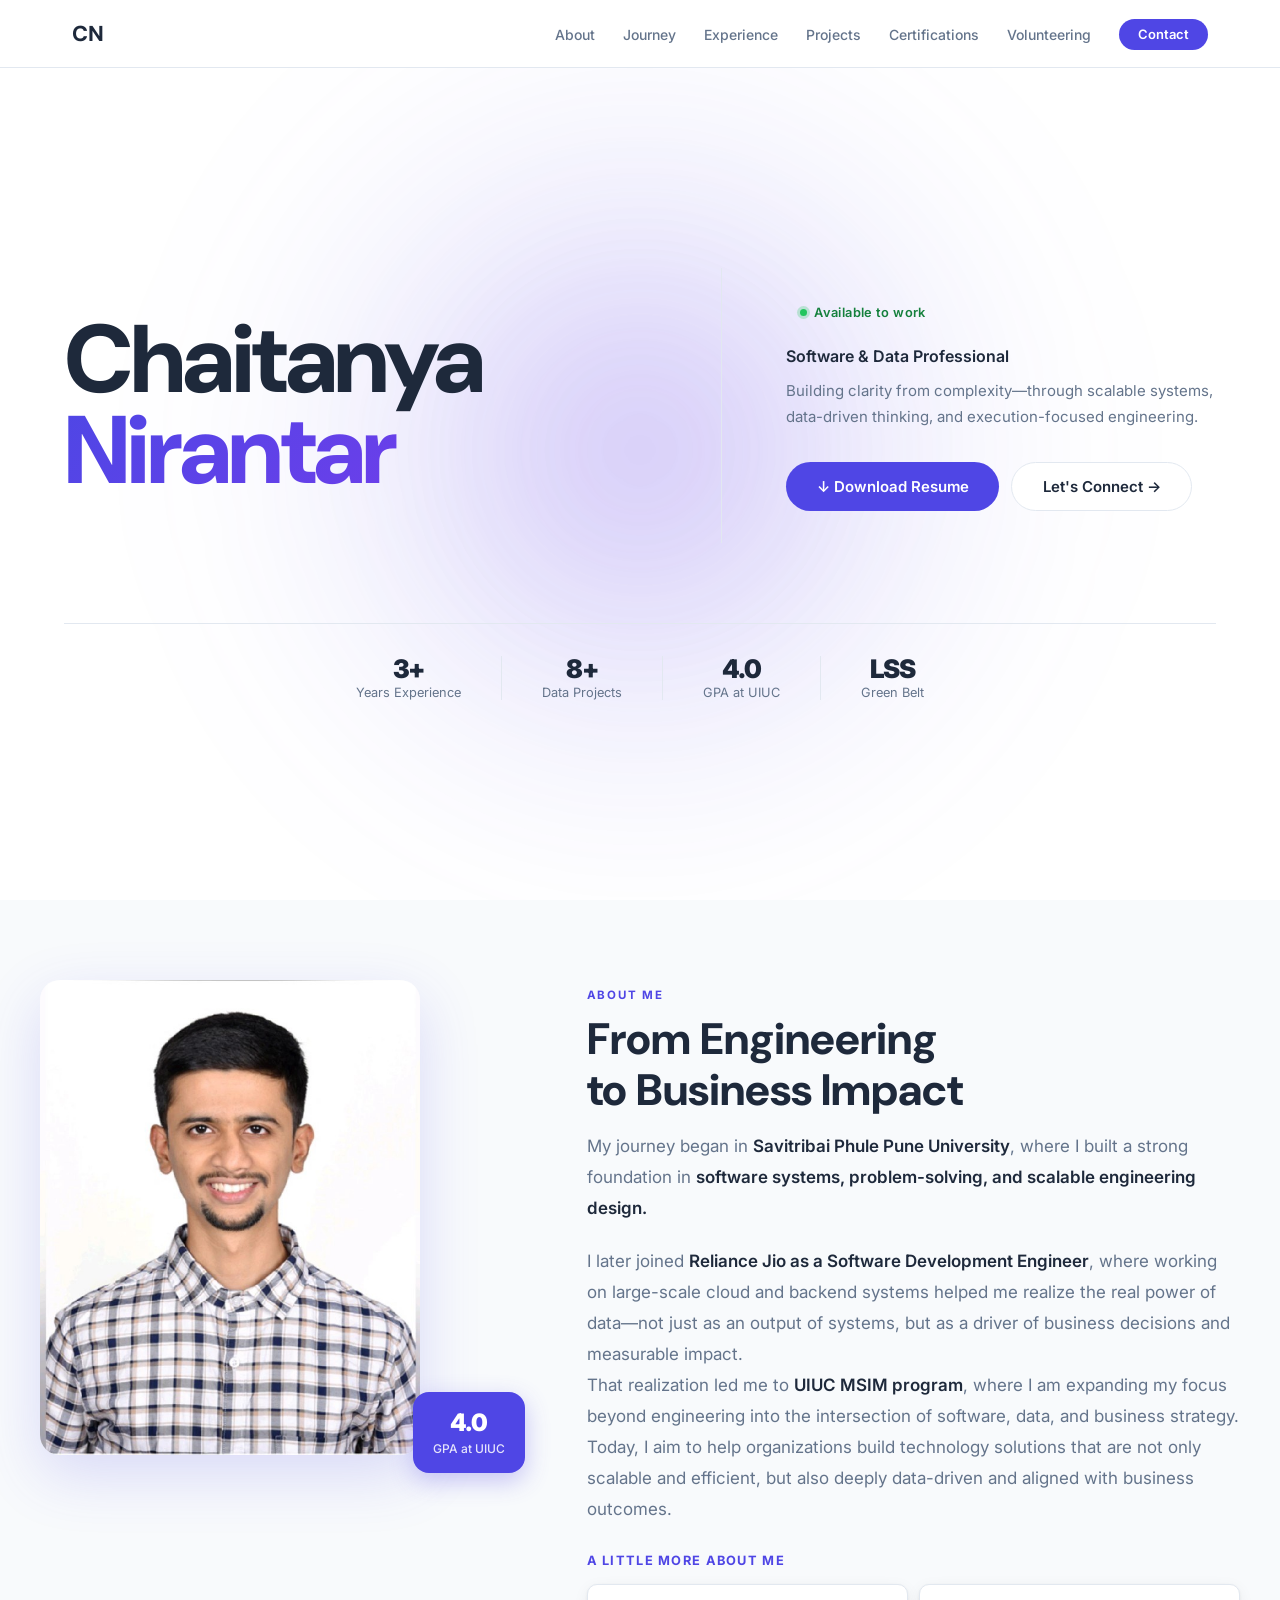
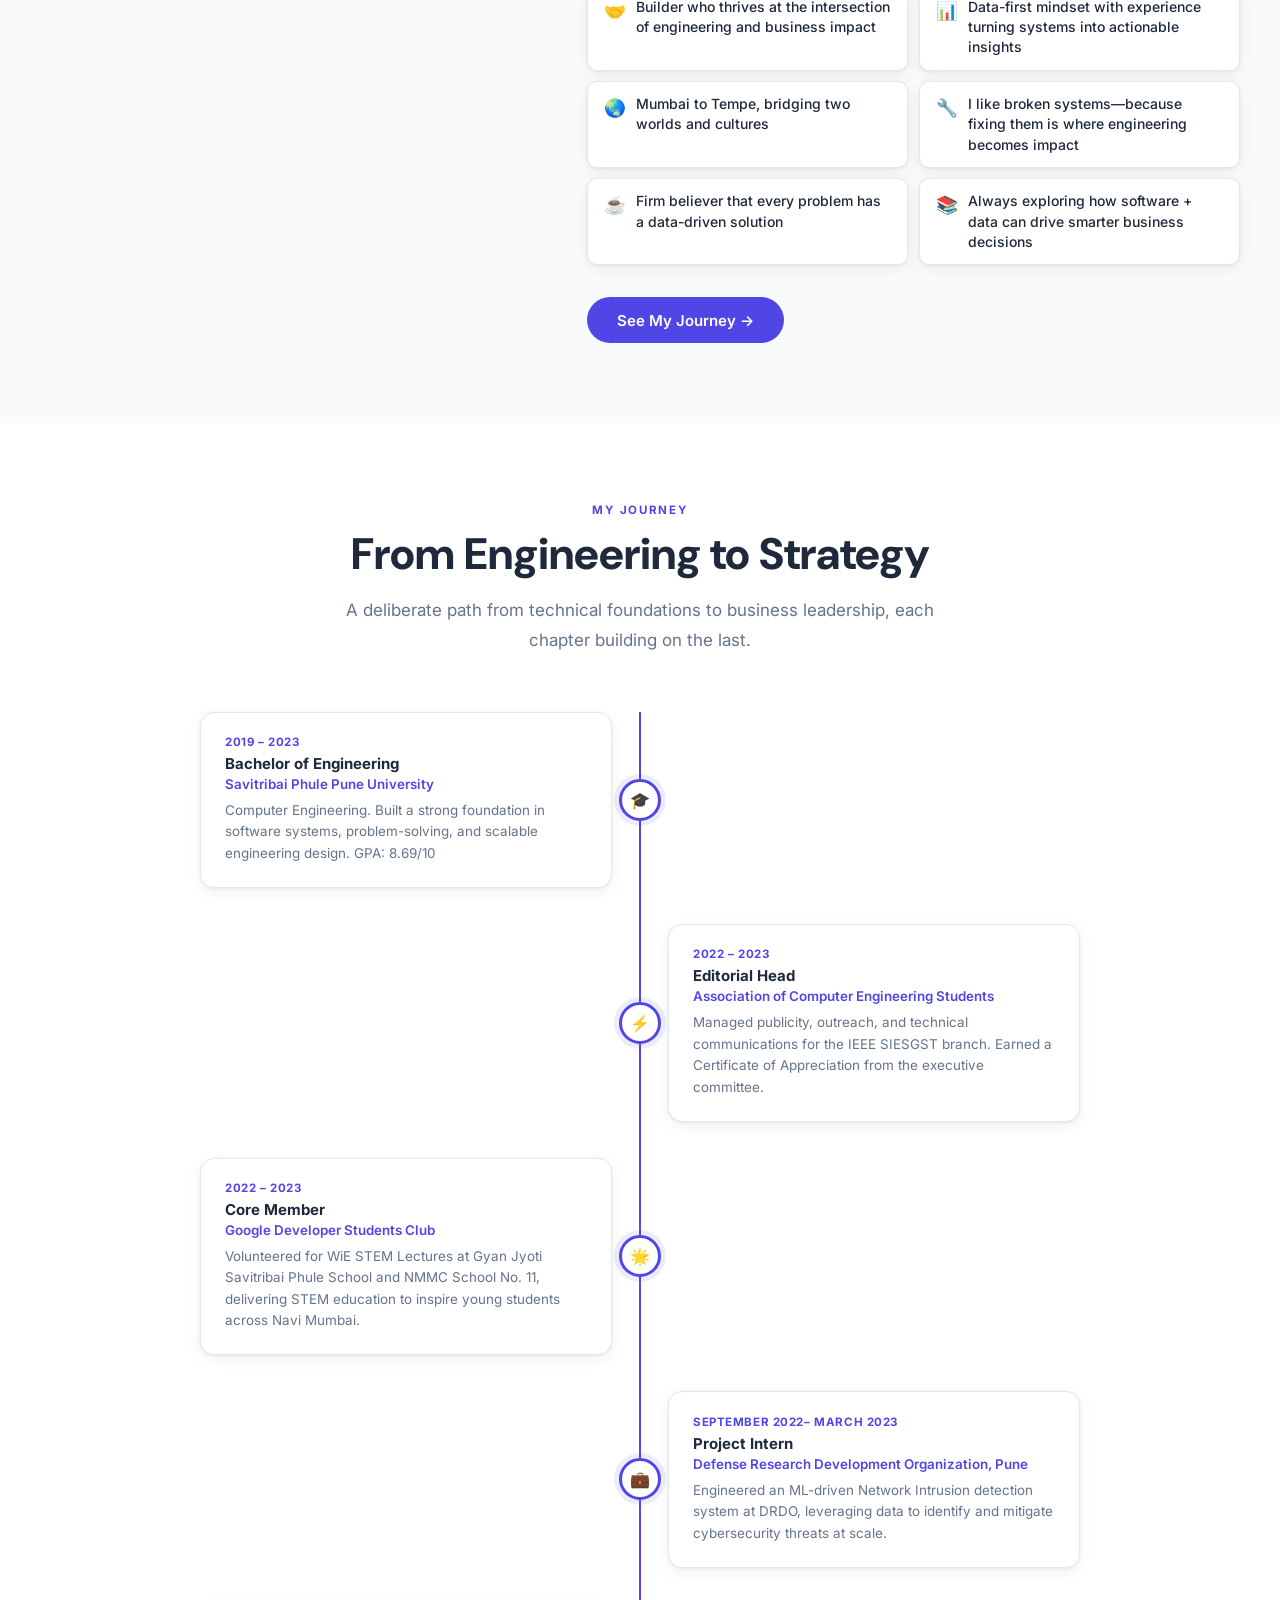
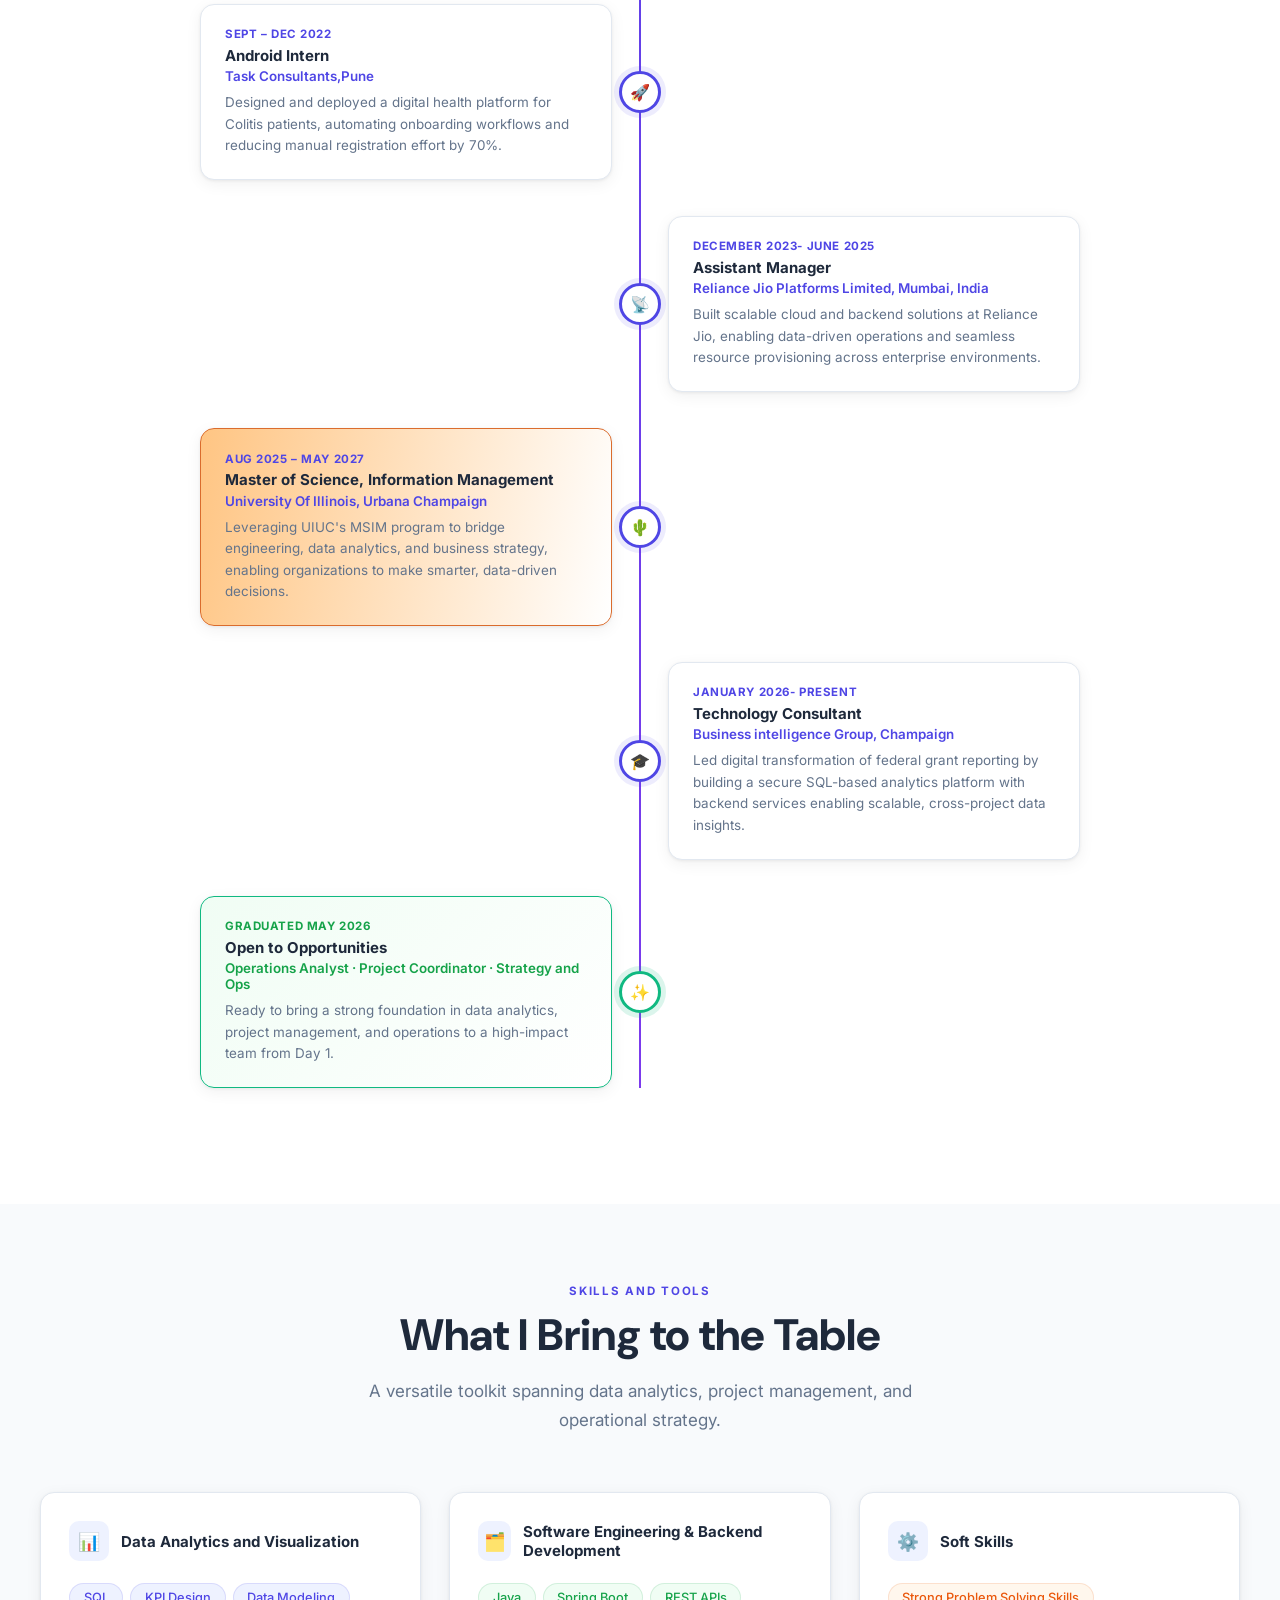
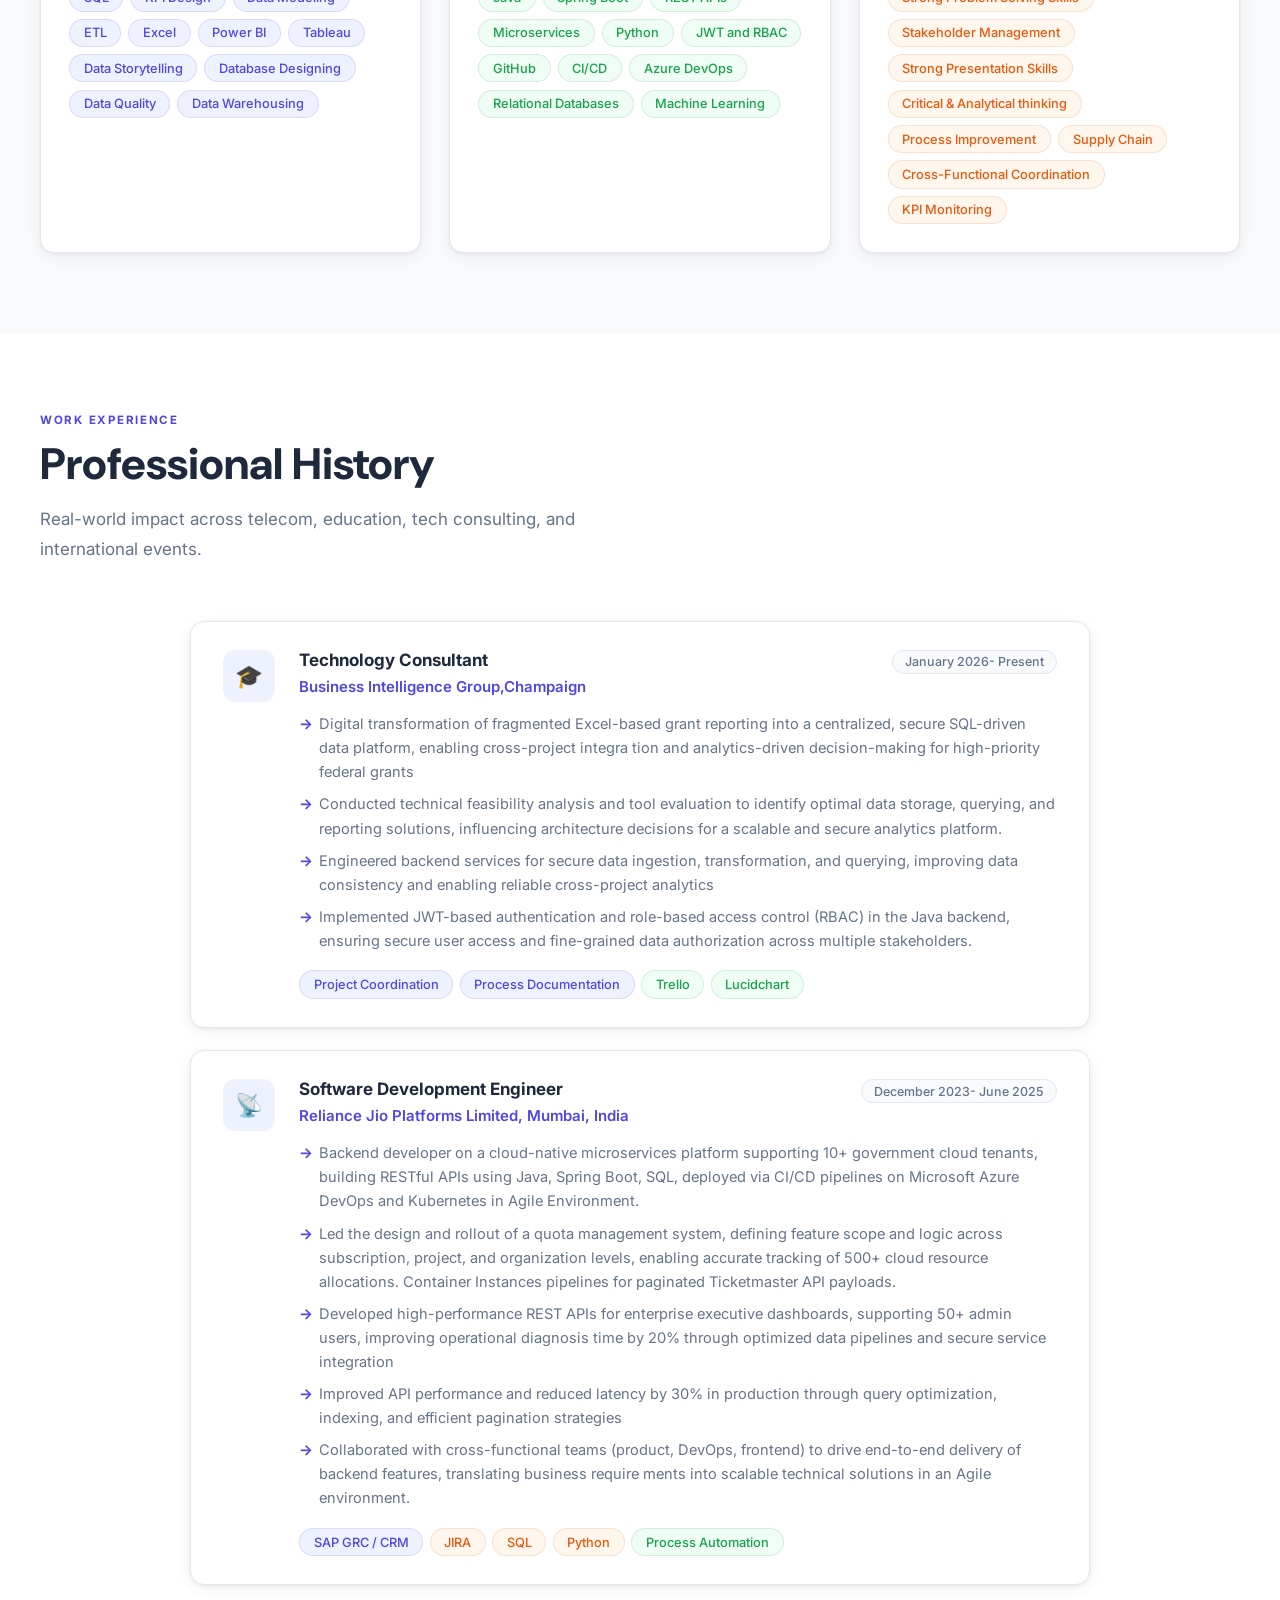
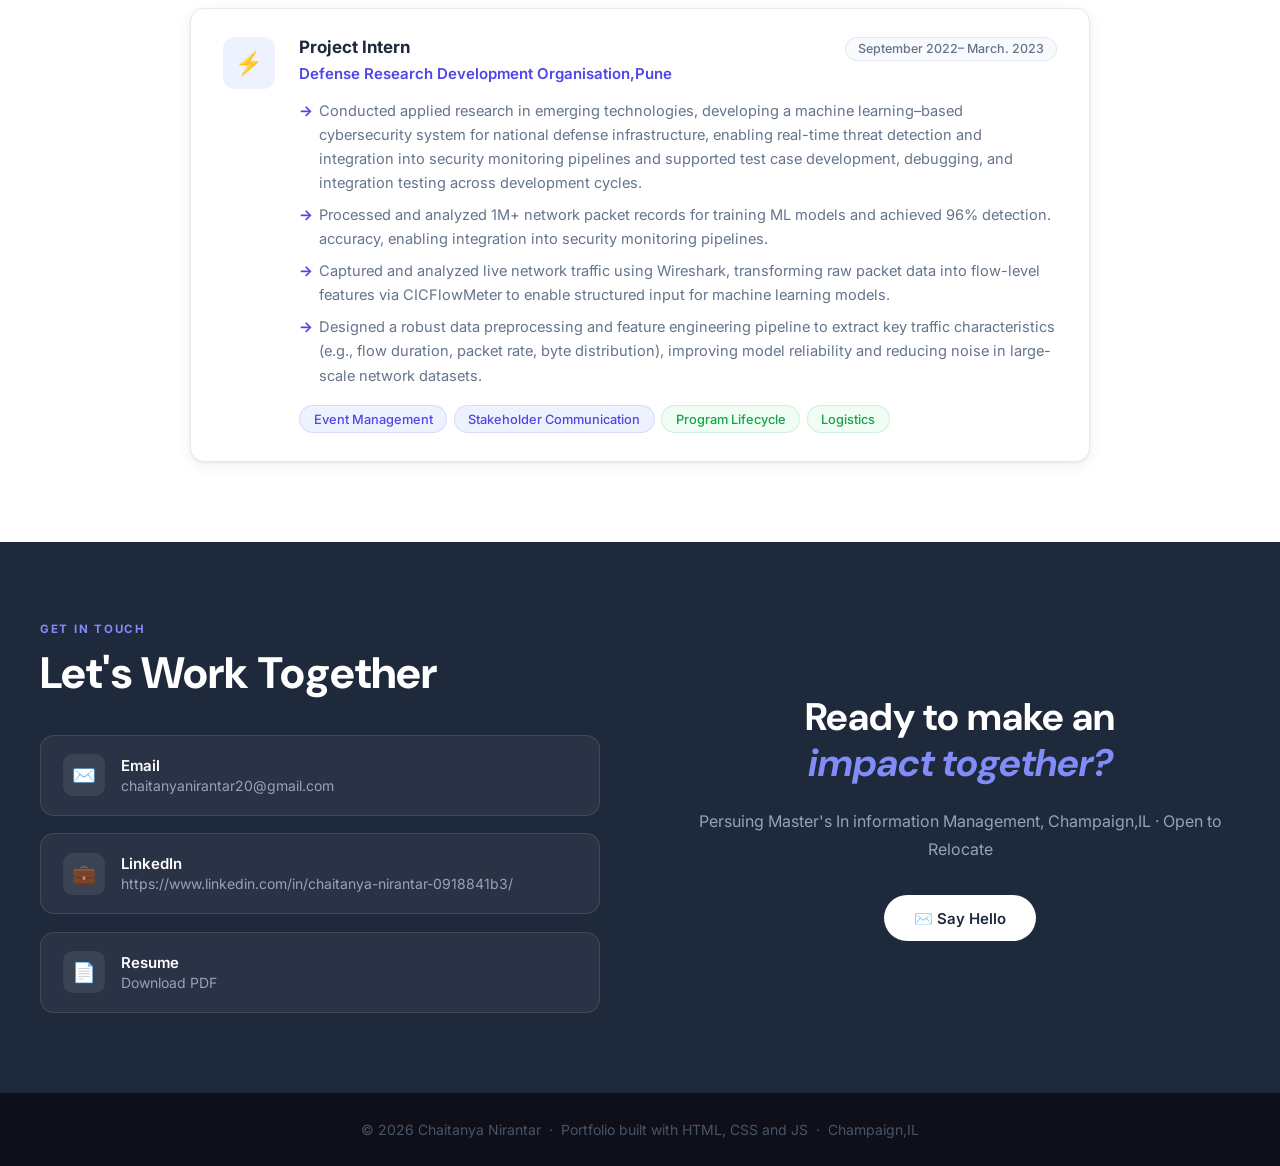
==== index.html @ 1c716592 "New portfolio" ====
<!DOCTYPE html>
<html lang="en">
<head>
  <meta charset="UTF-8" />
  <meta name="viewport" content="width=device-width, initial-scale=1.0" />
  <title>Chaitanya Nirantar | Portfolio</title>
  <link rel="preconnect" href="https://fonts.googleapis.com" />
  <link rel="preconnect" href="https://fonts.gstatic.com" crossorigin />
  <link href="https://fonts.googleapis.com/css2?family=Inter:wght@300;400;500;600;700;800;900&family=DM+Sans:wght@300;400;500;600;700;800;900&display=swap" rel="stylesheet" />
  <style>
    *, *::before, *::after { box-sizing: border-box; margin: 0; padding: 0; }

    :root {
      --bg: #FFFFFF;
      --bg-alt: #F8FAFC;
      --text: #1E293B;
      --muted: #64748B;
      --accent: #4F46E5;
      --accent2: #7C3AED;
      --accent-lt: #EEF2FF;
      --border: #E2E8F0;
      --sh: 0 1px 3px rgba(0,0,0,.06),0 4px 16px rgba(0,0,0,.06);
      --sh-lg: 0 4px 6px rgba(0,0,0,.05),0 10px 40px rgba(0,0,0,.10);
      --r: 14px;
      --nav: 68px;
    }

    html { scroll-behavior: smooth; }
    body { font-family: 'Inter', sans-serif; color: var(--text); background: var(--bg); overflow-x: hidden; }

    /* NAV */
    nav {
      position: fixed; top: 0; left: 0; right: 0; height: var(--nav);
      z-index: 200; background: rgba(255,255,255,.90);
      backdrop-filter: blur(18px); border-bottom: 1px solid var(--border);
    }
    .nav-in {
      max-width: 1200px; margin: 0 auto; padding: 0 2rem;
      height: 100%; display: flex; align-items: center; justify-content: space-between;
    }
    .nav-logo {
      font-family: 'DM Sans', sans-serif; font-weight: 800; font-size: 1.35rem;
      color: var(--text); text-decoration: none; letter-spacing: -.02em;
    }
    .nav-links { display: flex; list-style: none; gap: 1.75rem; align-items: center; }
    .nav-links a {
      text-decoration: none; color: var(--muted); font-size: .875rem;
      font-weight: 500; transition: color .2s;
    }
    .nav-links a:hover, .nav-links a.active { color: var(--accent); }
    .nav-cta {
      background: var(--accent) !important; color: #fff !important;
      padding: .45rem 1.2rem; border-radius: 50px;
      font-size: .8125rem !important; font-weight: 600 !important;
    }
    .nav-cta:hover { background: var(--accent2) !important; }
    .ham { display: none; flex-direction: column; gap: 5px; cursor: pointer; padding: 4px; }
    .ham span { display: block; width: 24px; height: 2px; background: var(--text); border-radius: 2px; transition: all .3s; }

    /* SHARED */
    section { padding: 5rem 2rem; }
    .wrap { max-width: 1200px; margin: 0 auto; }
    .label { font-size: .72rem; font-weight: 700; letter-spacing: .15em; text-transform: uppercase; color: var(--accent); margin-bottom: .75rem; }
    .sh {
      font-family: 'DM Sans', sans-serif;
      font-size: clamp(2rem,4vw,2.75rem); font-weight: 800;
      color: var(--text); line-height: 1.15; margin-bottom: 1rem;
    }
    .sub { font-size: 1.0625rem; color: var(--muted); line-height: 1.75; max-width: 600px; }
    .sec-hd { margin-bottom: 3.5rem; }
    .sec-hd.c { text-align: center; }
    .sec-hd.c .sub { margin: 0 auto; }

    .fi { opacity: 0; transform: translateY(24px); transition: opacity .65s ease, transform .65s ease; }
    .fi.v { opacity: 1; transform: none; }
    .d1{transition-delay:.10s} .d2{transition-delay:.20s}
    .d3{transition-delay:.30s} .d4{transition-delay:.40s}

    .btn {
      display: inline-flex; align-items: center; gap: .5rem;
      padding: .85rem 1.9rem; border-radius: 50px; font-weight: 600;
      font-size: .9375rem; text-decoration: none; transition: all .2s; border: none; cursor: pointer;
    }
    .btn-p { background: var(--accent); color: #fff; }
    .btn-p:hover { background: var(--accent2); transform: translateY(-2px); box-shadow: 0 8px 24px rgba(79,70,229,.35); }
    .btn-s { background: #fff; color: var(--text); border: 1.5px solid var(--border); }
    .btn-s:hover { border-color: var(--accent); color: var(--accent); transform: translateY(-2px); box-shadow: var(--sh); }

    /* HERO */
    #hero {
      min-height: 100vh; display: flex; align-items: center;
      padding: calc(var(--nav) + 3rem) clamp(1.5rem,5vw,6rem) 3rem;
      background: #fff; position: relative; overflow: hidden;
    }
    .hero-glow {
      position: absolute; border-radius: 50%;
      pointer-events: none; transform: translate(-50%, -50%); will-change: left, top;
    }
    .hero-glow-1 {
      width: 960px; height: 960px;
      background: radial-gradient(circle, rgba(79,70,229,.18) 0%, transparent 65%);
      filter: blur(80px);
    }
    .hero-glow-2 {
      width: 560px; height: 560px;
      background: radial-gradient(circle, rgba(124,58,237,.14) 0%, transparent 65%);
      filter: blur(56px);
    }
    .hero-wrap {
      width: 100%; max-width: 1300px; margin: 0 auto;
      display: grid; grid-template-columns: 1.2fr 1fr;
      grid-template-rows: 1fr auto; gap: 0 4rem;
      position: relative; z-index: 1;
    }
    .hero-left {
      display: flex; flex-direction: column;
      justify-content: center; gap: .1rem;
      padding: 2rem 0;
    }
    .hero-right {
      display: flex; flex-direction: column; justify-content: center;
      padding: 2rem 0 2rem 4rem; border-left: 1px solid var(--border);
    }
    #hnTop, #hnBot {
      font-family: 'DM Sans', sans-serif; font-size: clamp(2.9rem,7.5vw,8rem);
      font-weight: 800; line-height: 0.93; letter-spacing: -.03em; display: block;
      color: var(--text);
    }
    #hnBot {
      background: linear-gradient(135deg, var(--accent), var(--accent2));
      -webkit-background-clip: text; -webkit-text-fill-color: transparent; background-clip: text;
    }
    .avail-badge {
      display: inline-flex; align-items: center; gap: .45rem;
      background: transparent; border: none; color: #15803D;
      font-size: .8rem; font-weight: 600; letter-spacing: .03em;
      padding: .35rem .85rem; border-radius: 50px; margin-bottom: 1.25rem;
    }
    .avail-dot {
      width: 7px; height: 7px; border-radius: 50%; background: #22C55E;
      box-shadow: 0 0 0 3px rgba(34,197,94,.25);
      animation: pulse-green 2s ease-in-out infinite;
    }
    @keyframes pulse-green { 0%,100%{box-shadow:0 0 0 3px rgba(34,197,94,.25)} 50%{box-shadow:0 0 0 6px rgba(34,197,94,.1)} }
    .hero-role { font-size: 1rem; font-weight: 600; color: var(--text); margin-bottom: .75rem; }
    .hero-desc { font-size: .9375rem; color: var(--muted); line-height: 1.75; margin-bottom: 2rem; }
    .hero-acts { display: flex; gap: .75rem; flex-wrap: wrap; }
    .hero-stats {
      grid-column: 1 / -1; display: flex; justify-content: center; gap: 0;
      border-top: 1px solid var(--border); padding-top: 2rem; margin-top: 5rem;
    }
    .hero-stats > div { padding: 0 2.5rem; border-right: 1px solid var(--border); text-align: center; }
    .hero-stats > div:last-child { border-right: none; }
    .stat-n { font-size: 1.6rem; font-weight: 900; color: var(--text); line-height: 1; letter-spacing: -.04em; }
    .stat-l { font-size: .8rem; color: var(--muted); margin-top: .25rem; }

    /* avatar */
    .av-wrap { display: flex; justify-content: center; align-items: center; position: relative; }
    .av-ring {
      width: 340px; height: 340px; border-radius: 50%;
      background: linear-gradient(135deg, var(--accent), var(--accent2));
      padding: 5px; box-shadow: 0 20px 60px rgba(79,70,229,.25);
      animation: float 6s ease-in-out infinite; flex-shrink: 0;
    }
    @keyframes float { 0%,100%{transform:translateY(0)} 50%{transform:translateY(-13px)} }
    .av-inner {
      width: 100%; height: 100%; border-radius: 50%; overflow: hidden;
      background: linear-gradient(135deg,#EEF2FF,#F5F3FF);
    }
    .av-photo { width: 100%; height: 100%; object-fit: cover; object-position: center top; border-radius: 50%; display: block; }
    .badge {
      position: absolute; background: #fff; border-radius: 12px; padding: .7rem 1rem;
      box-shadow: var(--sh-lg); display: flex; align-items: center; gap: .6rem;
      font-size: .8125rem; font-weight: 600; color: var(--text); white-space: nowrap;
    }
    .badge-icon { width: 30px; height: 30px; border-radius: 8px; display: flex; align-items: center; justify-content: center; font-size: .95rem; }
    .badge-tl { top: 18px; left: -28px; animation: bfl 5s ease-in-out infinite; }
    .badge-br { bottom: 28px; right: -28px; animation: bfl 5s ease-in-out 1.5s infinite; }
    @keyframes bfl { 0%,100%{transform:translateY(0)} 50%{transform:translateY(-8px)} }

    /* ABOUT */
    #about { background: var(--bg-alt); }
    .about-g { display: grid; grid-template-columns: 1fr 1.4fr; gap: 5rem; align-items: start; }
    .about-photo-col { position: relative; }
    .about-photo-frame {
      width: 100%; max-width: 380px; aspect-ratio: 4/5;
      border-radius: 20px; overflow: hidden;
      box-shadow: 0 20px 60px rgba(79,70,229,.18);
      position: relative;
    }
    .about-photo-frame img { width: 100%; height: 100%; object-fit: cover; object-position: center; display: block; }
    .about-photo-badge {
      position: absolute; bottom: -18px; right: -18px;
      background: var(--accent); color: #fff; border-radius: 16px;
      padding: 1rem 1.25rem; box-shadow: 0 8px 24px rgba(79,70,229,.3);
      text-align: center;
    }
    .about-photo-badge strong { display: block; font-size: 1.5rem; font-weight: 900; letter-spacing: -.03em; }
    .about-photo-badge span { font-size: .75rem; font-weight: 500; opacity: .85; }
    .about-content { padding-top: .5rem; }
    .about-content p { font-size: 1.0625rem; color: var(--muted); line-height: 1.82; margin-bottom: 1.4rem; }
    .about-content p strong { color: var(--text); font-weight: 600; }
    .fun-facts { margin-top: 1.75rem; margin-bottom: 2rem; }
    .fun-facts-title { font-size: .8rem; font-weight: 700; letter-spacing: .1em; text-transform: uppercase; color: var(--accent); margin-bottom: 1rem; }
    .ff-grid { display: grid; grid-template-columns: 1fr 1fr; gap: .65rem; }
    .ff {
      display: flex; align-items: flex-start; gap: .65rem;
      background: #fff; border: 1px solid var(--border);
      border-radius: 10px; padding: .75rem 1rem; font-size: .875rem;
      color: var(--text); font-weight: 500; line-height: 1.45;
      box-shadow: var(--sh);
    }
    .ff-icon { font-size: 1.1rem; flex-shrink: 0; margin-top: .05rem; }

    /* JOURNEY */
    #journey { background: var(--bg); }
    .tl { position: relative; max-width: 880px; margin: 0 auto; }
    .tl::before {
      content: ''; position: absolute; left: 50%; top: 0; bottom: 0; width: 2px;
      background: linear-gradient(to bottom, var(--accent), var(--accent2));
      transform: translateX(-50%);
    }
    .tl-item { display: grid; grid-template-columns: 1fr 56px 1fr; gap: 0; margin-bottom: 2.25rem; align-items: center; }
    .tl-card {
      background: #fff; border: 1px solid var(--border); border-radius: var(--r);
      padding: 1.4rem 1.5rem; box-shadow: var(--sh); transition: transform .2s, box-shadow .2s;
    }
    .tl-card:hover { transform: translateY(-2px); box-shadow: var(--sh-lg); }
    .tl-empty {}
    .tl-dot { display: flex; justify-content: center; align-items: center; position: relative; z-index: 1; }
    .dot {
      width: 42px; height: 42px; border-radius: 50%; background: #fff;
      border: 3px solid var(--accent); display: flex; align-items: center;
      justify-content: center; font-size: 1rem; box-shadow: 0 0 0 5px rgba(79,70,229,.1);
    }
    .tl-yr { font-size: .72rem; font-weight: 700; color: var(--accent); letter-spacing: .05em; text-transform: uppercase; margin-bottom: .3rem; }
    .tl-card h3 { font-size: .9375rem; font-weight: 700; color: var(--text); margin-bottom: .2rem; }
    .tl-org { font-size: .8375rem; font-weight: 600; color: var(--accent); margin-bottom: .5rem; }
    .tl-card p { font-size: .84rem; color: var(--muted); line-height: 1.6; }

    /* SKILLS */
    #skills { background: var(--bg-alt); }
    .sk-g { display: grid; grid-template-columns: repeat(3,1fr); gap: 1.75rem; }
    .sk-cat {
      background: #fff; border-radius: var(--r); padding: 1.75rem;
      box-shadow: var(--sh); border: 1px solid var(--border);
    }
    .sk-hd { display: flex; align-items: center; gap: .75rem; margin-bottom: 1.4rem; }
    .sk-ic { width: 40px; height: 40px; border-radius: 10px; background: var(--accent-lt); display: flex; align-items: center; justify-content: center; font-size: 1.1rem; }
    .sk-hd h3 { font-size: .9375rem; font-weight: 700; color: var(--text); }
    .tags { display: flex; flex-wrap: wrap; gap: .45rem; }
    .tag {
      display: inline-flex; align-items: center; padding: .35rem .85rem; border-radius: 50px;
      font-size: .8rem; font-weight: 500; background: var(--accent-lt);
      color: var(--accent); border: 1px solid rgba(79,70,229,.14);
    }
    .tag.g { background: #F0FDF4; color: #16A34A; border-color: rgba(22,163,74,.14); }
    .tag.o { background: #FFF7ED; color: #EA580C; border-color: rgba(234,88,12,.14); }

    /* EXPERIENCE */
    #experience { background: var(--bg); }
    .exp-list { display: flex; flex-direction: column; gap: 1.4rem; max-width: 900px; margin: 0 auto; }
    .exp-card {
      background: #fff; border: 1px solid var(--border); border-radius: var(--r);
      padding: 1.75rem 2rem; box-shadow: var(--sh);
      display: grid; grid-template-columns: 52px 1fr; gap: 1.5rem; align-items: start;
      transition: transform .2s, box-shadow .2s;
    }
    .exp-card:hover { transform: translateY(-2px); box-shadow: var(--sh-lg); }
    .exp-logo {
      width: 52px; height: 52px; border-radius: 12px;
      background: var(--accent-lt); display: flex; align-items: center;
      justify-content: center; font-size: 1.4rem; flex-shrink: 0;
    }
    .exp-top { display: flex; justify-content: space-between; align-items: flex-start; flex-wrap: wrap; gap: .4rem; margin-bottom: .2rem; }
    .exp-title { font-size: 1.0625rem; font-weight: 700; color: var(--text); }
    .exp-period {
      font-size: .78rem; color: var(--muted); background: var(--bg-alt);
      padding: .22rem .75rem; border-radius: 50px; border: 1px solid var(--border); font-weight: 500;
    }
    .exp-co { font-size: .9375rem; color: var(--accent); font-weight: 600; margin-bottom: 1rem; }
    .exp-ul { list-style: none; display: flex; flex-direction: column; gap: .5rem; }
    .exp-ul li { font-size: .9125rem; color: var(--muted); line-height: 1.65; padding-left: 1.25rem; position: relative; }
    .exp-ul li::before { content: '→'; position: absolute; left: 0; color: var(--accent); font-weight: 700; }
    .exp-ts { display: flex; flex-wrap: wrap; gap: .4rem; margin-top: 1.1rem; }

    /* PROJECTS */
    #projects { background: var(--bg-alt); }
    .filter-row { display: flex; gap: .6rem; flex-wrap: wrap; margin-bottom: 2.25rem; }
    .fbtn {
      padding: .45rem 1.2rem; border-radius: 50px; border: 1.5px solid var(--border);
      background: #fff; color: var(--muted); font-size: .875rem; font-weight: 500;
      cursor: pointer; transition: all .2s; font-family: 'Inter', sans-serif;
    }
    .fbtn.on, .fbtn:hover { background: var(--accent); border-color: var(--accent); color: #fff; }
    .proj-g { display: grid; grid-template-columns: repeat(auto-fill,minmax(330px,1fr)); gap: 1.6rem; }
    .pc {
      background: #fff; border-radius: var(--r); border: 1px solid var(--border);
      overflow: hidden; box-shadow: var(--sh); transition: transform .3s, box-shadow .3s;
      display: flex; flex-direction: column;
    }
    .pc:hover { transform: translateY(-5px); box-shadow: var(--sh-lg); }

    /* project thumbnail */
    .pc-thumb {
      height: 158px; position: relative; overflow: hidden;
      display: flex; align-items: flex-end; padding: 1rem 1.5rem 1.1rem;
    }
    .pc-thumb-icon { font-size: 2.5rem; position: absolute; top: 1rem; left: 1.5rem; filter: drop-shadow(0 2px 8px rgba(0,0,0,.2)); z-index: 2; }
    .pc-thumb-label {
      position: absolute; top: 1rem; right: 1rem;
      background: rgba(255,255,255,.22); backdrop-filter: blur(6px);
      color: #fff; font-size: .7rem; font-weight: 700; letter-spacing: .07em;
      text-transform: uppercase; padding: .25rem .65rem; border-radius: 50px;
      border: 1px solid rgba(255,255,255,.3); z-index: 2;
    }
    /* decorative bars */
    .pc-bars {
      position: absolute; bottom: 0; right: 0;
      display: flex; align-items: flex-end; gap: 4px;
      padding: 0 1.25rem 0 0; opacity: .28; z-index: 1;
    }
    .pc-bar { width: 13px; background: #fff; border-radius: 3px 3px 0 0; }
    /* decorative line chart */
    .pc-line-chart {
      position: absolute; inset: 0; z-index: 1; opacity: .18;
    }
    .pc-line-chart polyline { fill: none; stroke: #fff; stroke-width: 2.5; stroke-linecap: round; stroke-linejoin: round; }
    .pc-dots-row {
      position: absolute; top: 48%; left: 0; right: 0;
      display: flex; justify-content: space-evenly; padding: 0 3rem;
      z-index: 1; opacity: .22;
    }
    .pc-dot { width: 9px; height: 9px; border-radius: 50%; background: #fff; }

    .pc-top { padding: 1.1rem 1.5rem 0; display: flex; justify-content: space-between; align-items: flex-start; }
    .pc-cat {
      font-size: .72rem; font-weight: 700; letter-spacing: .07em; text-transform: uppercase;
      color: var(--accent); background: var(--accent-lt); padding: .22rem .75rem; border-radius: 50px;
    }
    .pc-yr { font-size: .8rem; color: var(--muted); font-weight: 500; }
    .pc-body { padding: .85rem 1.5rem; flex: 1; }
    .pc-body h3 { font-size: 1.0625rem; font-weight: 700; color: var(--text); margin-bottom: .5rem; line-height: 1.3; }
    .pc-body p { font-size: .88rem; color: var(--muted); line-height: 1.68; margin-bottom: .85rem; }
    .pc-metrics { display: flex; gap: .85rem; flex-wrap: wrap; margin-bottom: .7rem; }
    .met { display: flex; align-items: center; gap: .35rem; font-size: .8rem; color: var(--text); }
    .met-dot { width: 7px; height: 7px; border-radius: 50%; background: var(--accent); flex-shrink: 0; }
    .met span:last-child { font-weight: 700; }
    .pc-foot {
      padding: .9rem 1.5rem 1.35rem; display: flex; align-items: center;
      justify-content: space-between; border-top: 1px solid var(--border); flex-wrap: wrap; gap: .65rem;
    }
    .tech-row { display: flex; flex-wrap: wrap; gap: .35rem; }
    .tb { font-size: .72rem; font-weight: 500; padding: .18rem .55rem; border-radius: 4px; background: var(--bg-alt); color: var(--muted); border: 1px solid var(--border); }
    .pl { display: inline-flex; align-items: center; gap: .35rem; font-size: .875rem; font-weight: 600; color: var(--accent); text-decoration: none; transition: gap .18s; }
    .pl:hover { gap: .6rem; }
    .pl-na { color: var(--muted); font-size: .875rem; font-style: italic; }
    .pc-thumb-img {
      position: absolute; inset: 0; width: 100%; height: 100%;
      object-fit: cover; object-position: top left; z-index: 0; display: block;
    }
    .pc-thumb.has-img::after {
      content: ''; position: absolute; inset: 0; z-index: 1;
      background: linear-gradient(to bottom, rgba(0,0,0,.18) 0%, rgba(0,0,0,.52) 100%);
    }

    /* CERTIFICATIONS */
    #certifications { background: var(--bg); }
    .cert-g { display: grid; grid-template-columns: repeat(auto-fill,minmax(265px,1fr)); gap: 1.5rem; }
    .cert-card {
      background: #fff; border: 1px solid var(--border); border-radius: var(--r);
      overflow: hidden; box-shadow: var(--sh); transition: transform .2s, box-shadow .2s; cursor: pointer;
    }
    .cert-card:hover { transform: translateY(-3px); box-shadow: var(--sh-lg); }
    .cert-img { width: 100%; height: 175px; object-fit: cover; object-position: center top; display: block; }
    .cert-ph {
      width: 100%; height: 175px; display: flex; flex-direction: column;
      align-items: center; justify-content: center; font-size: 2.8rem; gap: .45rem;
    }
    .cert-ph span { font-size: .825rem; font-weight: 700; }
    .cert-body { padding: 1.1rem 1.25rem; }
    .cert-iss { font-size: .7rem; font-weight: 700; letter-spacing: .08em; text-transform: uppercase; color: var(--accent); margin-bottom: .3rem; }
    .cert-name { font-size: .9125rem; font-weight: 700; color: var(--text); margin-bottom: .25rem; line-height: 1.4; }
    .cert-dt { font-size: .8rem; color: var(--muted); }
    .cert-progress {
      display: inline-flex; align-items: center; gap: .4rem;
      font-size: .7rem; font-weight: 700; color: #B45309;
      background: #FEF3C7; border: 1px solid rgba(180,83,9,.18);
      padding: .22rem .75rem; border-radius: 50px; margin-bottom: .4rem;
    }
    .cert-progress::before {
      content: ''; width: 6px; height: 6px; border-radius: 50%;
      background: #F59E0B; display: inline-block;
      animation: certpulse 1.5s ease-in-out infinite;
    }
    @keyframes certpulse { 0%,100%{opacity:1;transform:scale(1)} 50%{opacity:.4;transform:scale(1.5)} }

    /* VOLUNTEERING */
    #volunteering { background: var(--bg-alt); }
    .vol-g { display: grid; grid-template-columns: repeat(auto-fill,minmax(330px,1fr)); gap: 1.6rem; }
    .vol-card {
      background: #fff; border-radius: var(--r); border: 1px solid var(--border);
      overflow: hidden; box-shadow: var(--sh); transition: transform .2s, box-shadow .2s;
    }
    .vol-card:hover { transform: translateY(-3px); box-shadow: var(--sh-lg); }
    .vol-img { width: 100%; height: 215px; object-fit: cover; display: block; }
    .vol-ph { width: 100%; height: 215px; display: flex; align-items: center; justify-content: center; font-size: 4rem; }
    .vol-body { padding: 1.4rem 1.5rem; }
    .vol-role { font-size: .7rem; font-weight: 700; color: var(--accent); text-transform: uppercase; letter-spacing: .08em; margin-bottom: .35rem; }
    .vol-body h3 { font-size: 1.0125rem; font-weight: 700; color: var(--text); margin-bottom: .45rem; }
    .vol-body p { font-size: .88rem; color: var(--muted); line-height: 1.68; }
    .vol-per { font-size: .8rem; color: var(--muted); margin-top: .8rem; display: flex; align-items: center; gap: .35rem; }

    /* gallery */
    .gallery { display: grid; grid-template-columns: repeat(3,1fr); gap: 1rem; margin-top: 2.75rem; }
    .gallery.wide { grid-template-columns: repeat(3,1fr); }
    .gallery > div { overflow: hidden; border-radius: 10px; }
    .gimg { width: 100%; height: 200px; object-fit: cover; display: block; transition: transform .3s, filter .3s; cursor: pointer; }
    .gimg:hover { transform: scale(1.04); filter: brightness(1.06); }

    /* CONTACT */
    #contact { background: var(--text); color: #fff; }
    #contact .label { color: #818CF8; }
    #contact .sh { color: #fff; }
    #contact .sub { color: #94A3B8; }
    .con-g { display: grid; grid-template-columns: 1fr 1fr; gap: 5rem; align-items: center; }
    .con-links { display: flex; flex-direction: column; gap: 1.1rem; margin-top: 2.25rem; }
    .con-link {
      display: flex; align-items: center; gap: 1rem; text-decoration: none; color: #fff;
      padding: 1.15rem 1.4rem; border-radius: var(--r);
      background: rgba(255,255,255,.05); border: 1px solid rgba(255,255,255,.1);
      transition: all .2s;
    }
    .con-link:hover { background: rgba(79,70,229,.3); border-color: rgba(99,102,241,.4); transform: translateX(4px); }
    .con-link-ic { width: 42px; height: 42px; border-radius: 10px; background: rgba(255,255,255,.08); display: flex; align-items: center; justify-content: center; font-size: 1.2rem; flex-shrink: 0; }
    .con-link-t strong { display: block; font-weight: 600; font-size: .9375rem; }
    .con-link-t span { font-size: .875rem; color: #94A3B8; }
    .cta-box { text-align: center; }
    .cta-hdg { font-family: 'DM Sans', sans-serif; font-size: clamp(1.75rem,3vw,2.5rem); font-weight: 700; color: #fff; line-height: 1.2; margin-bottom: 1.4rem; }
    .cta-hdg em { font-style: italic; color: #818CF8; }
    .cta-sub { color: #94A3B8; font-size: 1rem; margin-bottom: 2rem; line-height: 1.72; }

    /* FOOTER */
    footer { background: #0F0F1A; color: #475569; text-align: center; padding: 1.75rem 2rem; font-size: .875rem; }
    footer a { color: #818CF8; text-decoration: none; }

    /* LIGHTBOX */
    .lb { display: none; position: fixed; inset: 0; background: rgba(0,0,0,.92); z-index: 900; align-items: center; justify-content: center; padding: 2rem; }
    .lb.on { display: flex; }
    .lb img { max-width: 90vw; max-height: 88vh; object-fit: contain; border-radius: 8px; }
    .lb-close {
      position: absolute; top: 1.25rem; right: 1.25rem; background: rgba(255,255,255,.15);
      border: none; color: #fff; width: 44px; height: 44px; border-radius: 50%;
      font-size: 1.2rem; cursor: pointer; display: flex; align-items: center; justify-content: center;
      transition: background .2s;
    }
    .lb-close:hover { background: rgba(255,255,255,.28); }

    /* CUSTOM CURSOR */
    @media (hover: hover) and (pointer: fine) {
      * { cursor: none !important; }
      .cursor-dot {
        width: 7px; height: 7px; border-radius: 50%;
        background: var(--accent); position: fixed;
        pointer-events: none; z-index: 9999;
        transform: translate(-50%, -50%);
        transition: width .22s, height .22s, opacity .3s;
        opacity: 0;
      }
      .cursor-ring {
        width: 36px; height: 36px; border-radius: 50%;
        border: 1.5px solid var(--accent); position: fixed;
        pointer-events: none; z-index: 9998;
        transform: translate(-50%, -50%);
        transition: width .3s, height .3s, opacity .3s, background .3s;
        opacity: 0;
      }
      .cursor-dot.cur-on { opacity: 1; }
      .cursor-ring.cur-on { opacity: .6; }
      .cursor-dot.cur-hov { width: 0; height: 0; opacity: 0; }
      .cursor-ring.cur-hov { width: 52px; height: 52px; opacity: 1; background: rgba(124,58,237,.08); }
    }

    /* SCROLL TOP */
    .st {
      position: fixed; bottom: 2rem; right: 2rem; width: 44px; height: 44px;
      border-radius: 50%; background: var(--accent); color: #fff; border: none;
      cursor: pointer; display: flex; align-items: center; justify-content: center;
      font-size: 1.1rem; box-shadow: 0 4px 20px rgba(79,70,229,.4);
      opacity: 0; transform: translateY(10px); transition: all .3s; z-index: 50;
    }
    .st.on { opacity: 1; transform: none; }
    .st:hover { background: var(--accent2); transform: translateY(-2px); }

    /* RESPONSIVE */
    @media (max-width: 900px) {
      .sk-g { grid-template-columns: 1fr 1fr; }
    }
    @media (max-width: 768px) {
      section { padding: 4rem 1.25rem; }
      .hero-wrap { grid-template-columns: 1fr; gap: 2rem 0; }
      .hero-left { padding: 1.5rem 0 0; }
      .hero-right { border-left: none; padding: 0; }
      #hnTop, #hnBot { font-size: clamp(2.5rem,14vw,5rem); }
      .hero-stats { flex-wrap: wrap; margin-top: 1.25rem; padding-top: 1.25rem; }
      .hero-stats > div { flex: 1 1 40%; border-right: none; padding: .4rem 0; }
      .av-ring { width: 240px; height: 240px; }
      .badge-tl { left: 0; } .badge-br { right: 0; }
      .about-g { grid-template-columns: 1fr; gap: 2.5rem; }
      .about-photo-frame { max-width: 100%; aspect-ratio: 4/3; }
      .about-photo-badge { bottom: -12px; right: 12px; }
      .ff-grid { grid-template-columns: 1fr; }
      .tl::before { left: 20px; }
      .tl-item { grid-template-columns: 44px 1fr; }
      .tl-empty { display: none; }
      .tl-dot { justify-content: flex-start; }
      .dot { width: 36px; height: 36px; font-size: .85rem; }
      .tl-item .tl-dot { order: -1; }
      .sk-g { grid-template-columns: 1fr; }
      .exp-card { grid-template-columns: 1fr; gap: .9rem; }
      .proj-g { grid-template-columns: 1fr; }
      .gallery { grid-template-columns: 1fr 1fr; }
      .con-g { grid-template-columns: 1fr; gap: 3rem; }
      .nav-links { display: none; }
      .ham { display: flex; }
      .nav-links.open {
        display: flex; flex-direction: column;
        position: absolute; top: var(--nav); left: 0; right: 0;
        background: #fff; padding: 1.5rem 2rem; border-bottom: 1px solid var(--border);
        box-shadow: var(--sh-lg); gap: 1.25rem;
      }
    }
    @media (max-width: 480px) {
      .gallery { grid-template-columns: 1fr; }
      .ff-grid { grid-template-columns: 1fr; }
      .cert-g { grid-template-columns: 1fr; }
      .vol-g { grid-template-columns: 1fr; }
    }
  </style>
</head>
<body>

<div class="cursor-dot" id="cdot"></div>
<div class="cursor-ring" id="cring"></div>

<!-- NAV -->
<nav id="nav">
  <div class="nav-in">
    <a href="#hero" class="nav-logo">CN</a>
    <ul class="nav-links" id="navlinks">
      <li><a href="#about">About</a></li>
      <li><a href="#journey">Journey</a></li>
      <li><a href="#experience">Experience</a></li>
      <li><a href="#projects">Projects</a></li>
      <li><a href="#certifications">Certifications</a></li>
      <li><a href="#volunteering">Volunteering</a></li>
      <li><a href="#contact" class="nav-cta">Contact</a></li>
    </ul>
    <div class="ham" id="ham" onclick="toggleNav()">
      <span></span><span></span><span></span>
    </div>
  </div>
</nav>

<!-- HERO -->
<section id="hero">
  <div class="hero-glow hero-glow-1" id="hg1"></div>
  <div class="hero-glow hero-glow-2" id="hg2"></div>
  <div class="hero-wrap">
    <div class="hero-left">
      <div id="hnTop">Chaitanya</div>
      <div id="hnBot">Nirantar</div>
    </div>
    <div class="hero-right">
      <div class="avail-badge"><span class="avail-dot"></span>Available to work</div>
      <p class="hero-role">Software &amp; Data Professional</p>
      <p class="hero-desc">Building clarity from complexity—through scalable systems, data-driven thinking, and execution-focused engineering.</p>
      <div class="hero-acts">
        <a href="Chaitanya_s_Resume_v1 (2).pdf" download class="btn btn-p">↓ Download Resume</a>
        <a href="#contact" class="btn btn-s">Let's Connect →</a>
      </div>
    </div>
    <div class="hero-stats">
      <div><div class="stat-n" data-count="3" data-suffix="+">3+</div><div class="stat-l">Years Experience</div></div>
      <div><div class="stat-n" data-count="8" data-suffix="+">8+</div><div class="stat-l">Data Projects</div></div>
      <div><div class="stat-n" data-count="4.0" data-decimal="true">4.0</div><div class="stat-l">GPA at UIUC</div></div>
      <div><div class="stat-n">LSS</div><div class="stat-l">Green Belt</div></div>
    </div>
  </div>
</section>

<!-- ABOUT -->
<section id="about">
  <div class="wrap">
    <div class="about-g">
      <!-- photo -->
      <div class="about-photo-col fi">
        <div class="about-photo-frame">
          <img src="chai.jpg" alt="Chaitanya Nirantar" />
        </div>
        <div class="about-photo-badge">
          <strong>4.0</strong>
          <span>GPA at UIUC</span>
        </div>
      </div>
      <!-- content -->
      <div class="about-content fi d2">
        <div class="label">About Me</div>
        <h2 class="sh">From Engineering<br>to Business Impact</h2>
        <p>
          My journey began in <strong>Savitribai Phule Pune University</strong>, where I
          built a strong foundation in <strong>software systems, problem-solving, and scalable engineering design.</strong>
        </p>
        <p>
          I later joined <strong>Reliance Jio as a Software Development Engineer</strong>, where working on large-scale cloud and backend systems helped me realize the real power of data—not just as an output of systems, but as a driver of business decisions and measurable impact.
<br>
That realization led me to <strong>UIUC MSIM program</strong>, where I am expanding my focus beyond engineering into the intersection of software, data, and business strategy. Today, I aim to help organizations build technology solutions that are not only scalable and efficient, but also deeply data-driven and aligned with business outcomes.

        <div class="fun-facts">
          <div class="fun-facts-title">A little more about me</div>
          <div class="ff-grid">
            <div class="ff"><span class="ff-icon">🤝</span>Builder who thrives at the intersection of engineering and business impact</div>
            <div class="ff"><span class="ff-icon">📊</span>Data-first mindset with experience turning systems into actionable insights</div>
            <div class="ff"><span class="ff-icon">🌏</span>Mumbai to Tempe, bridging two worlds and cultures</div>
            <div class="ff"><span class="ff-icon">🔧</span>I like broken systems—because fixing them is where engineering becomes impact</div>
            <div class="ff"><span class="ff-icon">☕</span>Firm believer that every problem has a data-driven solution</div>
            <div class="ff"><span class="ff-icon">📚</span>Always exploring how software + data can drive smarter business decisions</div>
          </div>
        </div>

        <a href="#journey" class="btn btn-p">See My Journey →</a>
      </div>
    </div>
  </div>
</section>

<!-- JOURNEY -->
<section id="journey">
  <div class="wrap">
    <div class="sec-hd c fi">
      <div class="label">My Journey</div>
      <h2 class="sh">From Engineering to Strategy</h2>
      <p class="sub">A deliberate path from technical foundations to business leadership, each chapter building on the last.</p>
    </div>
    <div class="tl">

      <div class="tl-item fi">
        <div class="tl-card">
          <div class="tl-yr">2019 – 2023</div>
          <h3>Bachelor of Engineering</h3>
          <div class="tl-org">Savitribai Phule Pune University</div>
          <p>Computer Engineering. Built a strong foundation in software systems, problem-solving, and scalable engineering design. GPA: 8.69/10</p>
        </div>
        <div class="tl-dot"><div class="dot">🎓</div></div>
        <div class="tl-empty"></div>
      </div>

      <div class="tl-item fi">
        <div class="tl-empty"></div>
        <div class="tl-dot"><div class="dot">⚡</div></div>
        <div class="tl-card">
          <div class="tl-yr">2022 – 2023</div>
          <h3>Editorial Head</h3>
          <div class="tl-org">Association of Computer Engineering Students</div>
          <p>Managed publicity, outreach, and technical communications for the IEEE SIESGST branch. Earned a Certificate of Appreciation from the executive committee.</p>
        </div>
      </div>

      <div class="tl-item fi">
        <div class="tl-card">
          <div class="tl-yr">2022 – 2023</div>
          <h3>Core Member</h3>
          <div class="tl-org">Google Developer Students Club</div>
          <p>Volunteered for WiE STEM Lectures at Gyan Jyoti Savitribai Phule School and NMMC School No. 11, delivering STEM education to inspire young students across Navi Mumbai.</p>
        </div>
        <div class="tl-dot"><div class="dot">🌟</div></div>
        <div class="tl-empty"></div>
      </div>

      <div class="tl-item fi">
        <div class="tl-empty"></div>
        <div class="tl-dot"><div class="dot">💼</div></div>
        <div class="tl-card">
          <div class="tl-yr">September 2022– March 2023</div>
          <h3>Project Intern</h3>
          <div class="tl-org">Defense Research Development Organization, Pune</div>
          <p>Engineered an ML-driven Network Intrusion detection system at DRDO, leveraging data to identify and mitigate cybersecurity threats at scale.</p>
        </div>
      </div>

      <div class="tl-item fi">
        <div class="tl-card">
          <div class="tl-yr">Sept – Dec 2022</div>
          <h3>Android Intern</h3>
          <div class="tl-org"> Task Consultants,Pune</div>
          <p>Designed and deployed a digital health platform for Colitis patients, automating onboarding workflows and reducing manual registration effort by 70%.</p>
        </div>
        <div class="tl-dot"><div class="dot">🚀</div></div>
        <div class="tl-empty"></div>
      </div>

      <div class="tl-item fi">
        <div class="tl-empty"></div>
        <div class="tl-dot"><div class="dot">📡</div></div>
        <div class="tl-card">
          <div class="tl-yr">December 2023- June 2025</div>
          <h3>Assistant Manager</h3>
          <div class="tl-org">Reliance Jio Platforms Limited, Mumbai, India</div>
          <p>Built scalable cloud and backend solutions at Reliance Jio, enabling data-driven operations and seamless resource provisioning across enterprise environments.</p>
        </div>
      </div>

      <div class="tl-item fi">
        <div class="tl-card" style="border-color:#da6c2d;background:linear-gradient(100deg,#ffc583,#fff)">
          <div class="tl-yr">Aug 2025 – May 2027</div>
          <h3>Master of Science, Information Management</h3>
          <div class="tl-org">University Of Illinois, Urbana Champaign</div>
          <p>Leveraging UIUC's MSIM program to bridge engineering, data analytics, and business strategy, enabling organizations to make smarter, data-driven decisions.</p>
        </div>
        <div class="tl-dot"><div class="dot">🌵</div></div>
        <div class="tl-empty"></div>
      </div>

      <div class="tl-item fi">
        <div class="tl-empty"></div>
        <div class="tl-dot"><div class="dot">🎓</div></div>
        <div class="tl-card">
          <div class="tl-yr">January 2026- Present</div>
          <h3>Technology Consultant</h3>
          <div class="tl-org">Business intelligence Group, Champaign</div>
          <p>Led digital transformation of federal grant reporting by building a secure SQL-based analytics platform with backend services enabling scalable, cross-project data insights.</p>
        </div>
      </div>

      <div class="tl-item fi">
        <div class="tl-card" style="border-color:#10B981;background:linear-gradient(135deg,#F0FDF4,#fff)">
          <div class="tl-yr" style="color:#16A34A">Graduated May 2026</div>
          <h3>Open to Opportunities</h3>
          <div class="tl-org" style="color:#16A34A">Operations Analyst · Project Coordinator · Strategy and Ops</div>
          <p>Ready to bring a strong foundation in data analytics, project management, and operations to a high-impact team from Day 1.</p>
        </div>
        <div class="tl-dot">
          <div class="dot" style="border-color:#10B981;box-shadow:0 0 0 5px rgba(16,185,129,.15)">✨</div>
        </div>
        <div class="tl-empty"></div>
      </div>

    </div>
  </div>
</section>

<!-- SKILLS -->
<section id="skills">
  <div class="wrap">
    <div class="sec-hd c fi">
      <div class="label">Skills and Tools</div>
      <h2 class="sh">What I Bring to the Table</h2>
      <p class="sub">A versatile toolkit spanning data analytics, project management, and operational strategy.</p>
    </div>
    <div class="sk-g">
      <div class="sk-cat fi">
        <div class="sk-hd"><div class="sk-ic">📊</div><h3>Data Analytics and Visualization</h3></div>
        <div class="tags">
          <span class="tag">SQL</span><span class="tag">KPI Design</span><span class="tag">Data Modeling</span>
          <span class="tag">ETL</span><span class="tag">Excel</span><span class="tag">Power BI</span>
          <span class="tag">Tableau</span><span class="tag">Data Storytelling</span><span class="tag">Database Designing</span><span class="tag">Data Quality</span>
          <span class="tag">Data Warehousing</span>
        </div>
      </div>
      <div class="sk-cat fi d1">
        <div class="sk-hd"><div class="sk-ic">🗂️</div><h3>Software Engineering & Backend Development</h3></div>
        <div class="tags">
          <span class="tag g">Java</span><span class="tag g">Spring Boot</span><span class="tag g">REST APIs</span>
          <span class="tag g">Microservices</span>
          <span class="tag g">Python</span><span class="tag g">JWT and RBAC</span><span class="tag g">GitHub</span>
          <span class="tag g">CI/CD</span><span class="tag g">Azure DevOps</span>
          <span class="tag g">Relational Databases</span><span class="tag g">Machine Learning</span>
        </div>
      </div>
      <div class="sk-cat fi d2">
        <div class="sk-hd"><div class="sk-ic">⚙️</div><h3>Soft Skills</h3></div>
        <div class="tags">
          <span class="tag o">Strong Problem Solving Skills</span><span class="tag o">Stakeholder Management</span>
          <span class="tag o">Strong Presentation Skills</span><span class="tag o">Critical & Analytical thinking</span>
          <span class="tag o">Process Improvement</span><span class="tag o">Supply Chain</span>
          <span class="tag o">Cross-Functional Coordination</span><span class="tag o">KPI Monitoring</span>
        </div>
      </div>
    </div>
  </div>
</section>

<!-- EXPERIENCE -->
<section id="experience">
  <div class="wrap">
    <div class="sec-hd fi">
      <div class="label">Work Experience</div>
      <h2 class="sh">Professional History</h2>
      <p class="sub">Real-world impact across telecom, education, tech consulting, and international events.</p>
    </div>
    <div class="exp-list">

      <div class="exp-card fi">
        <div class="exp-logo">🎓</div>
        <div>
          <div class="exp-top">
            <div class="exp-title">Technology Consultant</div>
            <div class="exp-period">January 2026- Present</div>
          </div>
          <div class="exp-co">Business Intelligence Group,Champaign</div>
          <ul class="exp-ul">
            <li> Digital transformation of fragmented Excel-based grant reporting into a centralized, secure SQL-driven data platform, enabling cross-project integra
tion and analytics-driven decision-making for high-priority federal grants</li>
            <li>Conducted technical feasibility analysis and tool evaluation to identify optimal data storage, querying, and reporting solutions, influencing architecture
decisions for a scalable and secure analytics platform.</li>
<li> Engineered backend services for secure data ingestion, transformation, and querying, improving data consistency and enabling reliable cross-project
analytics</li>
<li>Implemented JWT-based authentication and role-based access control (RBAC) in the Java backend, ensuring secure user access and fine-grained data
authorization across multiple stakeholders.</li>
          </ul>
          <div class="exp-ts">
            <span class="tag">Project Coordination</span><span class="tag">Process Documentation</span>
            <span class="tag g">Trello</span><span class="tag g">Lucidchart</span>
          </div>
        </div>
      </div>

      <div class="exp-card fi">
        <div class="exp-logo">📡</div>
        <div>
          <div class="exp-top">
            <div class="exp-title">Software Development Engineer</div>
            <div class="exp-period">December 2023- June 2025</div>
          </div>
          <div class="exp-co">Reliance Jio Platforms Limited, Mumbai, India</div>
          <ul class="exp-ul">
            <li> Backend developer on a cloud-native microservices platform supporting 10+ government cloud tenants, building RESTful APIs using Java,
Spring Boot, SQL, deployed via CI/CD pipelines on Microsoft Azure DevOps and Kubernetes in Agile Environment.</li>
            <li> Led the design and rollout of a quota management system, defining feature scope and logic across subscription, project, and organization levels,
enabling accurate tracking of 500+ cloud resource allocations. Container Instances pipelines for paginated Ticketmaster API payloads.</li>
<li> Developed high-performance REST APIs for enterprise executive dashboards, supporting 50+ admin users, improving operational diagnosis
time by 20% through optimized data pipelines and secure service integration</li>
<li>Improved API performance and reduced latency by 30% in production through query optimization, indexing, and efficient pagination strategies</li>
<li>Collaborated with cross-functional teams (product, DevOps, frontend) to drive end-to-end delivery of backend features, translating business require
ments into scalable technical solutions in an Agile environment.</li>
          </ul>
          <div class="exp-ts">
            <span class="tag">SAP GRC / CRM</span><span class="tag o">JIRA</span>
            <span class="tag o">SQL</span><span class="tag o">Python</span><span class="tag g">Process Automation</span>
          </div>
        </div>
      </div>

      <div class="exp-card fi">
        <div class="exp-logo">⚡</div>
        <div>
          <div class="exp-top">
            <div class="exp-title">Project Intern</div>
            <div class="exp-period">September 2022– March. 2023</div>
          </div>
          <div class="exp-co">Defense Research Development Organisation,Pune</div>
          <ul class="exp-ul">
            <li>Conducted applied research in emerging technologies, developing a machine learning–based cybersecurity system for national defense infrastructure,
enabling real-time threat detection and integration into security monitoring pipelines and supported test case development, debugging, and integration
testing across development cycles.</li>
            <li> Processed and analyzed 1M+ network packet records for training ML models and achieved 96% detection. accuracy, enabling integration into
security monitoring pipelines.</li>
<li>Captured and analyzed live network traffic using Wireshark, transforming raw packet data into flow-level features via CICFlowMeter to enable
structured input for machine learning models.</li>
<li> Designed a robust data preprocessing and feature engineering pipeline to extract key traffic characteristics (e.g., flow duration, packet rate, byte
distribution), improving model reliability and reducing noise in large-scale network datasets.</li>
          </ul>
          <div class="exp-ts">
            <span class="tag">Event Management</span><span class="tag">Stakeholder Communication</span>
            <span class="tag g">Program Lifecycle</span><span class="tag g">Logistics</span>
          </div>
        </div>
      </div>

      <!-- <div class="exp-card fi">
        <div class="exp-logo">💻</div>
        <div>
          <div class="exp-top">
            <div class="exp-title">Project Assistant</div>
            <div class="exp-period">May – Aug 2022</div>
          </div>
          <div class="exp-co">Exposys Data Labs, Bangalore, India</div>
          <ul class="exp-ul">
            <li>Coordinated end-to-end IT project planning and delivery for a client-facing web application in a 5-member cross-functional team using Confluence and Microsoft Project, delivering on schedule to 4+ stakeholders.</li>
          </ul>
          <div class="exp-ts">
            <span class="tag g">Confluence</span><span class="tag g">Microsoft Project</span>
            <span class="tag">Requirements Tracking</span><span class="tag">Risk Management</span>
          </div>
        </div>
      </div>

    </div>
  </div> -->
</section>

<!-- PROJECTS
<section id="projects">
  <div class="wrap">
    <div class="sec-hd c fi">
      <div class="label">Projects</div>
      <h2 class="sh">Work I'm Proud Of</h2>
      <p class="sub">From Tableau dashboards to ERP competitive strategy and IoT hardware, spanning analytics, operations, and engineering.</p>
    </div>
    <div class="filter-row fi">
      <button class="fbtn on" onclick="fp('all',this)">All</button>
      <button class="fbtn" onclick="fp('tableau',this)">Tableau</button>
      <button class="fbtn" onclick="fp('analytics',this)">Analytics</button>
      <button class="fbtn" onclick="fp('strategy',this)">Strategy</button>
      <button class="fbtn" onclick="fp('engineering',this)">Engineering</button>
    </div>
    <div class="proj-g" id="proj-g">

      <!-- MegaMart 
      <div class="pc fi" data-cat="tableau analytics">
        <div class="pc-thumb has-img">
          <img class="pc-thumb-img" src="MegaMart%20Sales%20dashboard%20(2).png" alt="MegaMart Sales Dashboard" />
          <div class="pc-thumb-icon">🛒</div>
          <div class="pc-thumb-label">Sales Dashboard</div>
        </div>
        <div class="pc-top"><span class="pc-cat">Tableau · Analytics</span><span class="pc-yr">Jun–Jul 2025</span></div>
        <div class="pc-body">
          <h3>Sales Performance Analysis, MegaMart</h3>
          <p>Interactive Tableau dashboard tracking agent-wise KPIs and sales over time, with dynamic filters and prior-month comparison tools built for investor decision-making.</p>
          <div class="pc-metrics">
            <div class="met"><div class="met-dot"></div><span>Target:</span><span> 72% Achievement</span></div>
            <div class="met"><div class="met-dot"></div><span>Sales Tracked:</span><span> $1.57M+</span></div>
          </div>
        </div>
        <div class="pc-foot">
          <div class="tech-row"><span class="tb">Tableau</span><span class="tb">SQL</span><span class="tb">Excel</span><span class="tb">KPI Design</span></div>
          <a href="https://public.tableau.com/views/MegaMartSalesDashboard_17532174754770/MegaMartSalesdashboard" target="_blank" rel="noopener" class="pl">View Dashboard ↗</a>
        </div>
      </div>

      <!-- ERP Strategy 
      <div class="pc fi d1" data-cat="strategy analytics">
        <div class="pc-thumb" style="background:linear-gradient(135deg,#1E40AF,#3B82F6)">
          <div class="pc-thumb-icon">🏢</div>
          <div class="pc-thumb-label">Strategy Report</div>
          <div class="pc-dots-row">
            <div class="pc-dot"></div><div class="pc-dot"></div><div class="pc-dot"></div>
            <div class="pc-dot"></div><div class="pc-dot"></div>
          </div>
          <div class="pc-bars">
            <div class="pc-bar" style="height:50px"></div><div class="pc-bar" style="height:95px"></div>
            <div class="pc-bar" style="height:75px"></div><div class="pc-bar" style="height:60px"></div>
          </div>
        </div>
        <div class="pc-top"><span class="pc-cat">Strategy · Research</span><span class="pc-yr">Aug–Dec 2025</span></div>
        <div class="pc-body">
          <h3>Strategic Analysis of ERP Industry, SAP, Oracle and Workday</h3>
          <p>40+ page comparative framework evaluating ERP vendor competitiveness using Porter's Five Forces and VRIO, covering a $64.8B to $123.4B market opportunity.</p>
          <div class="pc-metrics">
            <div class="met"><div class="met-dot"></div><span>Market Size:</span><span> $123.4B</span></div>
            <div class="met"><div class="met-dot"></div><span>Report:</span><span> 40+ Pages</span></div>
          </div>
        </div>
        <div class="pc-foot">
          <div class="tech-row"><span class="tb">Porter's 5 Forces</span><span class="tb">VRIO</span><span class="tb">Market Research</span></div>
          <a href="Strategic%20Analysis%20of%20ERP%20Industry%2C%20SAP%2C%20Oracle%20and%20Workday.pdf" target="_blank" class="pl">View Paper ↗</a>
        </div>
      </div>

      <!-- Markstrat 
      <div class="pc fi d2" data-cat="strategy">
        <div class="pc-thumb" style="background:linear-gradient(135deg,#7C3AED,#EC4899)">
          <div class="pc-thumb-icon">📈</div>
          <div class="pc-thumb-label">B2B Simulation</div>
          <svg class="pc-line-chart" viewBox="0 0 300 100" preserveAspectRatio="none">
            <polyline points="0,70 50,60 100,45 150,55 200,30 250,20 300,10"/>
          </svg>
          <div class="pc-bars">
            <div class="pc-bar" style="height:40px"></div><div class="pc-bar" style="height:65px"></div>
            <div class="pc-bar" style="height:85px"></div><div class="pc-bar" style="height:95px"></div>
          </div>
        </div>
        <div class="pc-top"><span class="pc-cat">B2B Strategy</span><span class="pc-yr">Aug 2024–Jan 2025</span></div>
        <div class="pc-body">
          <h3>B2B Market Strategy Simulation, Markstrat</h3>
          <p>Managed a cross-functional portfolio of 5 B2B products through a competitive market simulation applying pricing optimization, competitive positioning, and distribution strategies.</p>
          <div class="pc-metrics">
            <div class="met"><div class="met-dot"></div><span>Market Share:</span><span> +14%</span></div>
            <div class="met"><div class="met-dot"></div><span>Revenue Growth:</span><span> +16%</span></div>
          </div>
        </div>
        <div class="pc-foot">
          <div class="tech-row"><span class="tb">Competitive Analysis</span><span class="tb">Portfolio Mgmt</span><span class="tb">Pricing</span></div>
          <span class="pl-na">Simulation</span>
        </div>
      </div>

      <!-- GreatFit 
      <div class="pc fi" data-cat="tableau analytics">
        <div class="pc-thumb has-img">
          <img class="pc-thumb-img" src="GreatFit%20Review%20Dasboard.png" alt="GreatFit Review Dashboard" />
          <div class="pc-thumb-icon">⭐</div>
          <div class="pc-thumb-label">Review Analytics</div>
        </div>
        <div class="pc-top"><span class="pc-cat">Tableau · Analytics</span><span class="pc-yr">2025</span></div>
        <div class="pc-body">
          <h3>GreatFit Review Analytics Dashboard</h3>
          <p>Interactive dashboard tracking customer sentiment, product ratings, and review trends over time, enabling data-driven product and operational decisions.</p>
          <div class="pc-metrics">
            <div class="met"><div class="met-dot"></div><span>Type:</span><span> Review Analytics</span></div>
          </div>
        </div>
        <div class="pc-foot">
          <div class="tech-row"><span class="tb">Tableau</span><span class="tb">Customer Analytics</span><span class="tb">Sentiment</span></div>
          <a href="https://public.tableau.com/views/GreatFitReviewDasboard/Dashboard1" target="_blank" rel="noopener" class="pl">View Dashboard ↗</a>
        </div>
      </div>

      <!-- Meta Stock 
      <div class="pc fi d1" data-cat="tableau analytics">
        <div class="pc-thumb has-img">
          <img class="pc-thumb-img" src="Meta%20Stock%20Dashboard%20(2).png" alt="Meta Stock Dashboard" />
          <div class="pc-thumb-icon">📉</div>
          <div class="pc-thumb-label">Financial Analytics</div>
        </div>
        <div class="pc-top"><span class="pc-cat">Tableau · Finance</span><span class="pc-yr">2025</span></div>
        <div class="pc-body">
          <h3>Meta Stock Performance Dashboard</h3>
          <p>Financial analytics dashboard tracking Meta's stock performance with historical trend analysis, volume indicators, and performance benchmarking visualizations.</p>
          <div class="pc-metrics">
            <div class="met"><div class="met-dot"></div><span>Type:</span><span> Financial Analytics</span></div>
          </div>
        </div>
        <div class="pc-foot">
          <div class="tech-row"><span class="tb">Tableau</span><span class="tb">Financial Data</span><span class="tb">Time-Series</span></div>
          <a href="https://public.tableau.com/views/MetaStockdashboard/MetaStockDashboard" target="_blank" rel="noopener" class="pl">View Dashboard ↗</a>
        </div>
      </div>

      <!-- Olist 
      <div class="pc fi d2" data-cat="tableau analytics">
        <div class="pc-thumb has-img">
          <img class="pc-thumb-img" src="Olist%20Dashboard.png" alt="Olist Dashboard" />
          <div class="pc-thumb-icon">🛍️</div>
          <div class="pc-thumb-label">E-Commerce Analytics</div>
        </div>
        <div class="pc-top"><span class="pc-cat">Tableau · E-Commerce</span><span class="pc-yr">2025</span></div>
        <div class="pc-body">
          <h3>Olist E-Commerce Analytics Dashboard</h3>
          <p>Analyzed Brazilian e-commerce platform data with dashboards covering order trends, delivery performance, seller analytics, and revenue segmentation.</p>
          <div class="pc-metrics">
            <div class="met"><div class="met-dot"></div><span>Type:</span><span> E-Commerce Analytics</span></div>
          </div>
        </div>
        <div class="pc-foot">
          <div class="tech-row"><span class="tb">Tableau</span><span class="tb">E-Commerce</span><span class="tb">Supply Chain</span></div>
          <a href="https://public.tableau.com/views/OlistDashboard_17538115861120/Dashboard1" target="_blank" rel="noopener" class="pl">View Dashboard ↗</a>
        </div>
      </div>

      <!-- Park City 
      <div class="pc fi" data-cat="tableau analytics">
        <div class="pc-thumb has-img">
          <img class="pc-thumb-img" src="Park%20City%20Dashboard.png" alt="Park City Dashboard" />
          <div class="pc-thumb-icon">🗺️</div>
          <div class="pc-thumb-label">Urban Analytics</div>
        </div>
        <div class="pc-top"><span class="pc-cat">Tableau · Urban Analytics</span><span class="pc-yr">2025</span></div>
        <div class="pc-body">
          <h3>Park City Analytics Dashboard</h3>
          <p>Geospatial and operational analytics dashboard supporting urban planning insights, visitor trend analysis, and resource allocation decision-making.</p>
          <div class="pc-metrics">
            <div class="met"><div class="met-dot"></div><span>Type:</span><span> Urban Data Analytics</span></div>
          </div>
        </div>
        <div class="pc-foot">
          <div class="tech-row"><span class="tb">Tableau</span><span class="tb">Geospatial</span><span class="tb">Urban Planning</span></div>
          <a href="https://public.tableau.com/views/ParkCityDashboard/Dashboard1" target="_blank" rel="noopener" class="pl">View Dashboard ↗</a>
        </div>
      </div>

      <!-- IoT 
      <div class="pc fi d1" data-cat="engineering">
        <div class="pc-thumb" style="background:linear-gradient(135deg,#0284C7,#4F46E5)">
          <div class="pc-thumb-icon">🔬</div>
          <div class="pc-thumb-label">IoT Hardware</div>
          <div class="pc-dots-row">
            <div class="pc-dot"></div><div class="pc-dot"></div><div class="pc-dot"></div>
            <div class="pc-dot"></div><div class="pc-dot"></div><div class="pc-dot"></div><div class="pc-dot"></div>
          </div>
          <svg class="pc-line-chart" style="opacity:.2" viewBox="0 0 300 100" preserveAspectRatio="none">
            <polyline points="0,50 30,30 60,50 90,30 120,50 150,30 180,50 210,30 240,50 270,30 300,50"/>
          </svg>
        </div>
        <div class="pc-top"><span class="pc-cat">Engineering · IoT</span><span class="pc-yr">2022–2023</span></div>
        <div class="pc-body">
          <h3>IoT-Based Smart Shopping Trolley</h3>
          <p>Bachelor's capstone project. Designed an IoT-enabled smart shopping trolley with automated item detection, real-time billing, and inventory tracking using embedded systems and sensor arrays.</p>
          <div class="pc-metrics">
            <div class="met"><div class="met-dot"></div><span>Type:</span><span> Hardware + IoT</span></div>
            <div class="met"><div class="met-dot"></div><span>Level:</span><span> BE Capstone</span></div>
          </div>
        </div>
        <div class="pc-foot">
          <div class="tech-row"><span class="tb">IoT</span><span class="tb">Embedded Systems</span><span class="tb">Sensors</span><span class="tb">Electronics</span></div>
          <a href="IOT%20Based%20Smart%20Shopping%20Trolley.pdf" target="_blank" class="pl">View Paper ↗</a>
        </div>
      </div>

    </div>
  </div>
</section> -->

<!-- CERTIFICATIONS
<section id="certifications">
  <div class="wrap">
    <div class="sec-hd c fi">
      <div class="label">Certifications</div>
      <h2 class="sh">Credentials and Recognition</h2>
      <p class="sub">Validated skills across data analytics, process improvement, and technology management.</p>
    </div>
    <div class="cert-g">

      <!-- CAPM In Progress 
      <div class="cert-card fi" style="cursor:default">
        <div class="cert-ph" style="background:linear-gradient(135deg,#1e40af,#4338ca);position:relative;overflow:hidden;gap:.3rem">
          <div style="position:absolute;width:150px;height:150px;border-radius:50%;border:18px solid rgba(255,255,255,.06);top:-45px;right:-45px"></div>
          <div style="position:absolute;width:90px;height:90px;border-radius:50%;border:12px solid rgba(255,255,255,.05);bottom:-25px;left:10px"></div>
          <div style="position:absolute;bottom:14px;left:1.5rem;right:1.5rem;display:flex;flex-direction:column;gap:5px;opacity:.22">
            <div style="height:6px;background:#fff;border-radius:3px;width:72%"></div>
            <div style="height:6px;background:#fff;border-radius:3px;width:48%;margin-left:14%"></div>
            <div style="height:6px;background:#fff;border-radius:3px;width:58%;margin-left:7%"></div>
          </div>
          <div style="font-size:2rem;position:relative;z-index:1">📋</div>
          <div style="color:#fff;font-size:1.3rem;font-weight:800;letter-spacing:.05em;position:relative;z-index:1">CAPM</div>
          <span style="color:rgba(255,255,255,.75);font-size:.72rem;font-weight:600;letter-spacing:.12em;text-transform:uppercase;position:relative;z-index:1">PMI Certification</span>
        </div>
        <div class="cert-body">
          <div class="cert-progress">In Progress</div>
          <div class="cert-iss">Udemy · Project Management</div>
          <div class="cert-name">CAPM Certification Training &amp; Exam Prep</div>
          <div class="cert-dt">PMI Certified Associate in Project Management · 2025–Present</div>
        </div>
      </div>

      <!-- Lean Six Sigma with actual image 
      <div class="cert-card fi" onclick="lb('Lean%20Six%20Sigma%20Certificate.png')">
        <img src="Lean%20Six%20Sigma%20Certificate.png" class="cert-img" alt="Lean Six Sigma Green Belt Certificate" />
        <div class="cert-body">
          <div class="cert-iss">IASSC · Process Improvement</div>
          <div class="cert-name">Lean Six Sigma Green Belt</div>
          <div class="cert-dt">Quality Management and Process Optimization · Click to enlarge</div>
        </div>
      </div>

      <!-- Tableau Udemy 
      <div class="cert-card fi d1" onclick="lb('Tableau%20certificate.png')">
        <img src="Tableau%20certificate.png" class="cert-img" alt="Tableau Certificate" />
        <div class="cert-body">
          <div class="cert-iss">Udemy · Data Analytics</div>
          <div class="cert-name">Hands-On Masterclass in Data Analytics with Tableau</div>
          <div class="cert-dt">Aug 7, 2025 · 9.5 Hours · Click to enlarge</div>
        </div>
      </div>

      <!-- Google GenAI 
      <div class="cert-card fi d2" style="cursor:default">
        <div class="cert-ph" style="background:linear-gradient(135deg,#0f172a,#1e1b4b);position:relative;overflow:hidden;gap:.3rem">
          <div style="position:absolute;inset:0;z-index:0">
            <div style="position:absolute;width:6px;height:6px;border-radius:50%;background:#818cf8;opacity:.55;top:18%;left:14%"></div>
            <div style="position:absolute;width:4px;height:4px;border-radius:50%;background:#34d399;opacity:.5;top:28%;left:72%"></div>
            <div style="position:absolute;width:5px;height:5px;border-radius:50%;background:#60a5fa;opacity:.55;top:66%;left:22%"></div>
            <div style="position:absolute;width:4px;height:4px;border-radius:50%;background:#f472b6;opacity:.5;top:54%;left:78%"></div>
            <div style="position:absolute;width:5px;height:5px;border-radius:50%;background:#a78bfa;opacity:.5;top:14%;left:56%"></div>
            <div style="position:absolute;width:4px;height:4px;border-radius:50%;background:#34d399;opacity:.4;top:76%;left:58%"></div>
            <div style="position:absolute;width:3px;height:3px;border-radius:50%;background:#60a5fa;opacity:.45;top:42%;left:38%"></div>
            <svg style="position:absolute;inset:0;width:100%;height:100%;opacity:.15">
              <line x1="14%" y1="18%" x2="38%" y2="42%" stroke="#818cf8" stroke-width="1"/>
              <line x1="38%" y1="42%" x2="72%" y2="28%" stroke="#60a5fa" stroke-width="1"/>
              <line x1="22%" y1="66%" x2="38%" y2="42%" stroke="#34d399" stroke-width="1"/>
              <line x1="56%" y1="14%" x2="72%" y2="28%" stroke="#a78bfa" stroke-width="1"/>
              <line x1="58%" y1="76%" x2="78%" y2="54%" stroke="#f472b6" stroke-width="1"/>
              <line x1="22%" y1="66%" x2="58%" y2="76%" stroke="#60a5fa" stroke-width="1"/>
            </svg>
          </div>
          <div style="font-size:2rem;position:relative;z-index:1">🤖</div>
          <div style="color:#fff;font-size:1.2rem;font-weight:800;letter-spacing:.03em;position:relative;z-index:1">Gen AI</div>
          <span style="color:rgba(255,255,255,.65);font-size:.72rem;font-weight:600;letter-spacing:.12em;text-transform:uppercase;position:relative;z-index:1">Google Cloud</span>
        </div>
        <div class="cert-body">
          <div class="cert-iss">Google · Generative AI</div>
          <div class="cert-name">Introduction to Generative AI</div>
          <div class="cert-dt">Google Cloud Skills Boost</div>
        </div>
      </div>

      <!-- IEEE Media Mentor 
      <div class="cert-card fi" onclick="lb('Media%20Mentor%20certificate.jpeg')">
        <img src="Media%20Mentor%20certificate.jpeg" class="cert-img" alt="IEEE Certificate of Appreciation, Media Mentor" />
        <div class="cert-body">
          <div class="cert-iss">IEEE SIESGST · Bombay Section</div>
          <div class="cert-name">Certificate of Appreciation, Media Mentor</div>
          <div class="cert-dt">2022–2023 Executive Committee · Click to enlarge</div>
        </div>
      </div>

      <!-- IEEE WiE 
      <div class="cert-card fi d1" onclick="lb('Wie%20Certificate.jpeg')">
        <img src="Wie%20Certificate.jpeg" class="cert-img" alt="IEEE WiE Certificate" />
        <div class="cert-body">
          <div class="cert-iss">IEEE WiE · SIESGST</div>
          <div class="cert-name">Certificate of Appreciation, STEM Volunteer</div>
          <div class="cert-dt">March 2022 · WiE STEM Lectures · Click to enlarge</div>
        </div>
      </div>

    </div>
  </div>
</section>

<!-- VOLUNTEERING 
<section id="volunteering">
  <div class="wrap">
    <div class="sec-hd c fi">
      <div class="label">Giving Back</div>
      <h2 class="sh">Volunteering and Leadership</h2>
      <p class="sub">From STEM outreach in Mumbai schools to leading IEEE events, community has always been at the core.</p>
    </div>
    <div class="vol-g">

      <div class="vol-card fi">
        <img src="Women%20in%20TEM.jpeg" alt="Women in TEM Networking Event at ASU" class="vol-img" />
        <div class="vol-body">
          <div class="vol-role">Volunteer · Present</div>
          <h3>Women in TEM, Arizona State University</h3>
          <p>Supporting technology and engineering management professionals at ASU through event coordination, networking, and community initiatives. Attended and helped organize events like "Networking Beyond LinkedIn," contributing to a more inclusive STEM environment.</p>
          <div class="vol-per">📅 Aug 2024 – Present</div>
        </div>
      </div>

      <div class="vol-card fi d1">
        <img src="img5.jpeg" alt="IEEE SIESGST Event" class="vol-img" />
        <div class="vol-body">
          <div class="vol-role">Publicity and Networking Lead</div>
          <h3>IEEE Bombay Section SAC</h3>
          <p>Led publicity and networking for the IEEE SIESGST branch, serving as technical volunteer for IEEE Asia Pacific Region 10 Symposium (TENSYMP 2022) and managing executive committee media communications.</p>
          <div class="vol-per">📅 Jan 2022 – Dec 2024</div>
        </div>
      </div>

      <div class="vol-card fi d2">
        <img src="img4.jpeg" alt="IEEE STEM Lectures" class="vol-img" />
        <div class="vol-body">
          <div class="vol-role">STEM Outreach Volunteer</div>
          <h3>IEEE WiE STEM Lectures</h3>
          <p>Volunteered for WiE SIESGST's STEM Lectures at schools across Navi Mumbai, delivering science and technology education to inspire the next generation of engineers.</p>
          <div class="vol-per">📅 March 2022</div>
        </div>
      </div>

    </div>

    Photo Gallery
    <div class="fi" style="margin-top: 1rem;">
      <div class="label" style="margin-bottom:1rem; margin-top:3rem">Moments in the Field</div>
      <div class="gallery wide">
        <div><img src="img8.jpeg" class="gimg" alt="Krishnaveni at ASU" onclick="lb('img8.jpeg')" /></div>
        <div><img src="img7.jpeg" class="gimg" alt="ASU classroom with professor" onclick="lb('img7.jpeg')" /></div>
        <div><img src="img6.jpeg" class="gimg" alt="ASU class group photo" onclick="lb('img6.jpeg')" /></div>
        <div><img src="Women%20in%20TEM.jpeg" class="gimg" alt="Women in TEM event" onclick="lb('Women%20in%20TEM.jpeg')" /></div>
        <div><img src="img4.jpeg" class="gimg" alt="IEEE STEM Outreach" onclick="lb('img4.jpeg')" /></div>
        <div><img src="img3.jpeg" class="gimg" alt="STEM Classroom" onclick="lb('img3.jpeg')" /></div>
      </div>
    </div>
  </div>
</section>

<!-- CONTACT -->
<section id="contact">
  <div class="wrap">
    <div class="con-g">
      <div class="fi">
        <div class="label">Get In Touch</div>
        <h2 class="sh">Let's Work Together</h2>
        <!-- <p class="sub">I'm actively seeking roles in Operations Analysis, Project Coordination, and Strategy and Operations. Let's explore how I can contribute to your team.</p> -->
        <div class="con-links">
          <a href="mailto:chaitanyanirantar20@gmail.com" class="con-link">
            <div class="con-link-ic">✉️</div>
            <div class="con-link-t"><strong>Email</strong><span>chaitanyanirantar20@gmail.com</span></div>
          </a>
          <a href="https://www.linkedin.com/in/chaitanya-nirantar-0918841b3/" target="_blank" rel="noopener" class="con-link">
            <div class="con-link-ic">💼</div>
            <div class="con-link-t"><strong>LinkedIn</strong><span>https://www.linkedin.com/in/chaitanya-nirantar-0918841b3/</span></div>
          </a>
          <a href="Chaitanya_s_Resume_v1 (2).pdf" download class="con-link">
            <div class="con-link-ic">📄</div>
            <div class="con-link-t"><strong>Resume</strong><span>Download PDF</span></div>
          </a>
        </div>
      </div>
      <div class="cta-box fi d2">
        <div class="cta-hdg">Ready to make an<br><em>impact together?</em></div>
        <p class="cta-sub">Persuing Master's In information Management, Champaign,IL  · Open to Relocate<br></p>
        <a href="mailto:chaitanyanirantar20@gmail.com" class="btn" style="background:#fff;color:#1E293B;display:inline-flex;margin:0 auto">
          ✉️ Say Hello
        </a>
      </div>
    </div>
  </div>
</section>

<footer>
  <p>© 2026 Chaitanya Nirantar &nbsp;·&nbsp; Portfolio built with HTML, CSS and JS &nbsp;·&nbsp; Champaign,IL</p>
</footer>

<!-- Lightbox -->
<div class="lb" id="lbox" onclick="closelb()">
  <button class="lb-close" onclick="closelb()">✕</button>
  <img id="lbox-img" src="" alt="" onclick="event.stopPropagation()" />
</div>

<!-- Scroll to top -->
<button class="st" id="st" onclick="window.scrollTo({top:0,behavior:'smooth'})">↑</button>

<script>
const obs = new IntersectionObserver(entries => {
  entries.forEach(e => { if (e.isIntersecting) e.target.classList.add('v'); });
}, { threshold: 0.1, rootMargin: '0px 0px -40px 0px' });
document.querySelectorAll('.fi').forEach(el => obs.observe(el));

const secs = document.querySelectorAll('section[id]');
const nls  = document.querySelectorAll('.nav-links a[href^="#"]');
window.addEventListener('scroll', () => {
  const y = window.scrollY;
  secs.forEach(s => {
    const top = s.offsetTop - 90;
    if (y >= top && y < top + s.offsetHeight) {
      nls.forEach(a => {
        a.classList.remove('active');
        if (a.getAttribute('href') === '#' + s.id) a.classList.add('active');
      });
    }
  });
  document.getElementById('st').classList.toggle('on', y > 400);
});

function toggleNav() {
  document.getElementById('navlinks').classList.toggle('open');
}
document.querySelectorAll('.nav-links a').forEach(a =>
  a.addEventListener('click', () => document.getElementById('navlinks').classList.remove('open'))
);

function fp(cat, btn) {
  document.querySelectorAll('.fbtn').forEach(b => b.classList.remove('on'));
  btn.classList.add('on');
  document.querySelectorAll('#proj-g .pc').forEach(card => {
    card.style.display = (cat === 'all' || card.dataset.cat.includes(cat)) ? '' : 'none';
  });
}

function lb(src) {
  document.getElementById('lbox-img').src = decodeURIComponent(src);
  document.getElementById('lbox').classList.add('on');
  document.body.style.overflow = 'hidden';
}
function closelb() {
  document.getElementById('lbox').classList.remove('on');
  document.body.style.overflow = '';
}
document.addEventListener('keydown', e => { if (e.key === 'Escape') closelb(); });

// Hero cursor glow
(function() {
  const hero = document.getElementById('hero');
  const g1 = document.getElementById('hg1');
  const g2 = document.getElementById('hg2');
  if (!hero || !g1 || !g2) return;
  let tx = window.innerWidth / 2, ty = window.innerHeight / 2;
  let x1 = tx, y1 = ty, x2 = tx, y2 = ty;
  g1.style.left = tx + 'px'; g1.style.top = ty + 'px';
  g2.style.left = tx + 'px'; g2.style.top = ty + 'px';
  hero.addEventListener('mousemove', e => {
    const r = hero.getBoundingClientRect();
    tx = e.clientX - r.left; ty = e.clientY - r.top;
  });
  (function tick() {
    x1 += (tx - x1) * 0.055; y1 += (ty - y1) * 0.055;
    x2 += (tx - x2) * 0.11;  y2 += (ty - y2) * 0.11;
    g1.style.left = x1 + 'px'; g1.style.top = y1 + 'px';
    g2.style.left = x2 + 'px'; g2.style.top = y2 + 'px';
    requestAnimationFrame(tick);
  })();
})();

// Custom cursor (desktop only)
(function() {
  if (!window.matchMedia('(hover: hover) and (pointer: fine)').matches) return;
  const dot = document.getElementById('cdot');
  const ring = document.getElementById('cring');
  let mx = 0, my = 0, rx = 0, ry = 0;

  document.addEventListener('mousemove', e => {
    mx = e.clientX; my = e.clientY;
    dot.style.left = mx + 'px'; dot.style.top = my + 'px';
    dot.classList.add('cur-on'); ring.classList.add('cur-on');
  });
  document.addEventListener('mouseleave', () => {
    dot.classList.remove('cur-on'); ring.classList.remove('cur-on');
  });

  (function tick() {
    rx += (mx - rx) * 0.1;
    ry += (my - ry) * 0.1;
    ring.style.left = rx + 'px'; ring.style.top = ry + 'px';
    requestAnimationFrame(tick);
  })();

  document.querySelectorAll('a, button, .fbtn, .pc, .cert-card, .vol-card, .exp-card, .tl-card, .con-link').forEach(el => {
    el.addEventListener('mouseenter', () => { dot.classList.add('cur-hov'); ring.classList.add('cur-hov'); });
    el.addEventListener('mouseleave', () => { dot.classList.remove('cur-hov'); ring.classList.remove('cur-hov'); });
  });
})();

function animateCount(el) {
  const isDecimal = el.dataset.decimal === 'true';
  const target = parseFloat(el.dataset.count);
  const suffix = el.dataset.suffix || '';
  const dur = 1800;
  let start = null;
  const step = ts => {
    if (!start) start = ts;
    const p = Math.min((ts - start) / dur, 1);
    const ease = 1 - Math.pow(1 - p, 3);
    el.textContent = isDecimal
      ? (ease * target).toFixed(1)
      : Math.floor(ease * target) + (p >= 1 ? suffix : '');
    if (p < 1) requestAnimationFrame(step);
  };
  requestAnimationFrame(step);
}
const statsObs = new IntersectionObserver(entries => {
  entries.forEach(e => {
    if (e.isIntersecting) {
      e.target.querySelectorAll('[data-count]').forEach(animateCount);
      statsObs.unobserve(e.target);
    }
  });
}, { threshold: 0.5 });
const hs = document.querySelector('.hero-stats');
if (hs) statsObs.observe(hs);
</script>
</body>
</html>
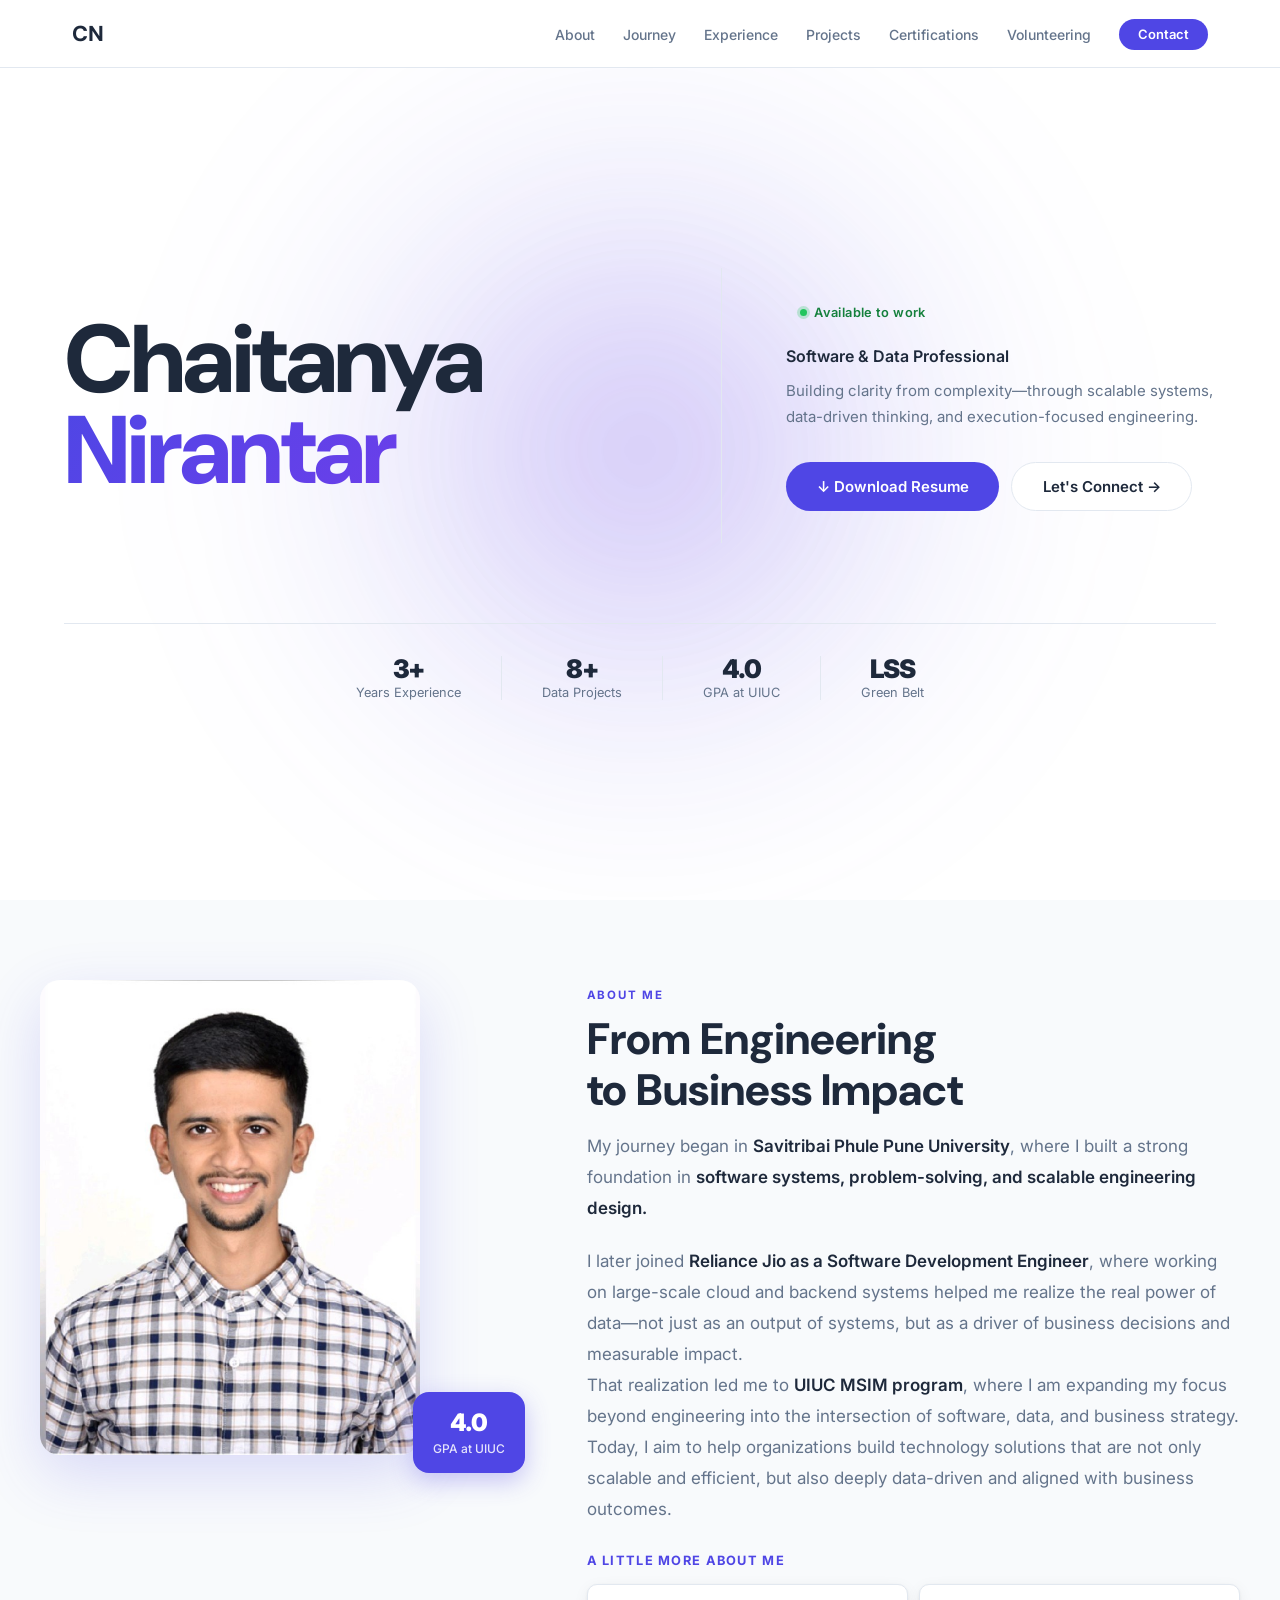
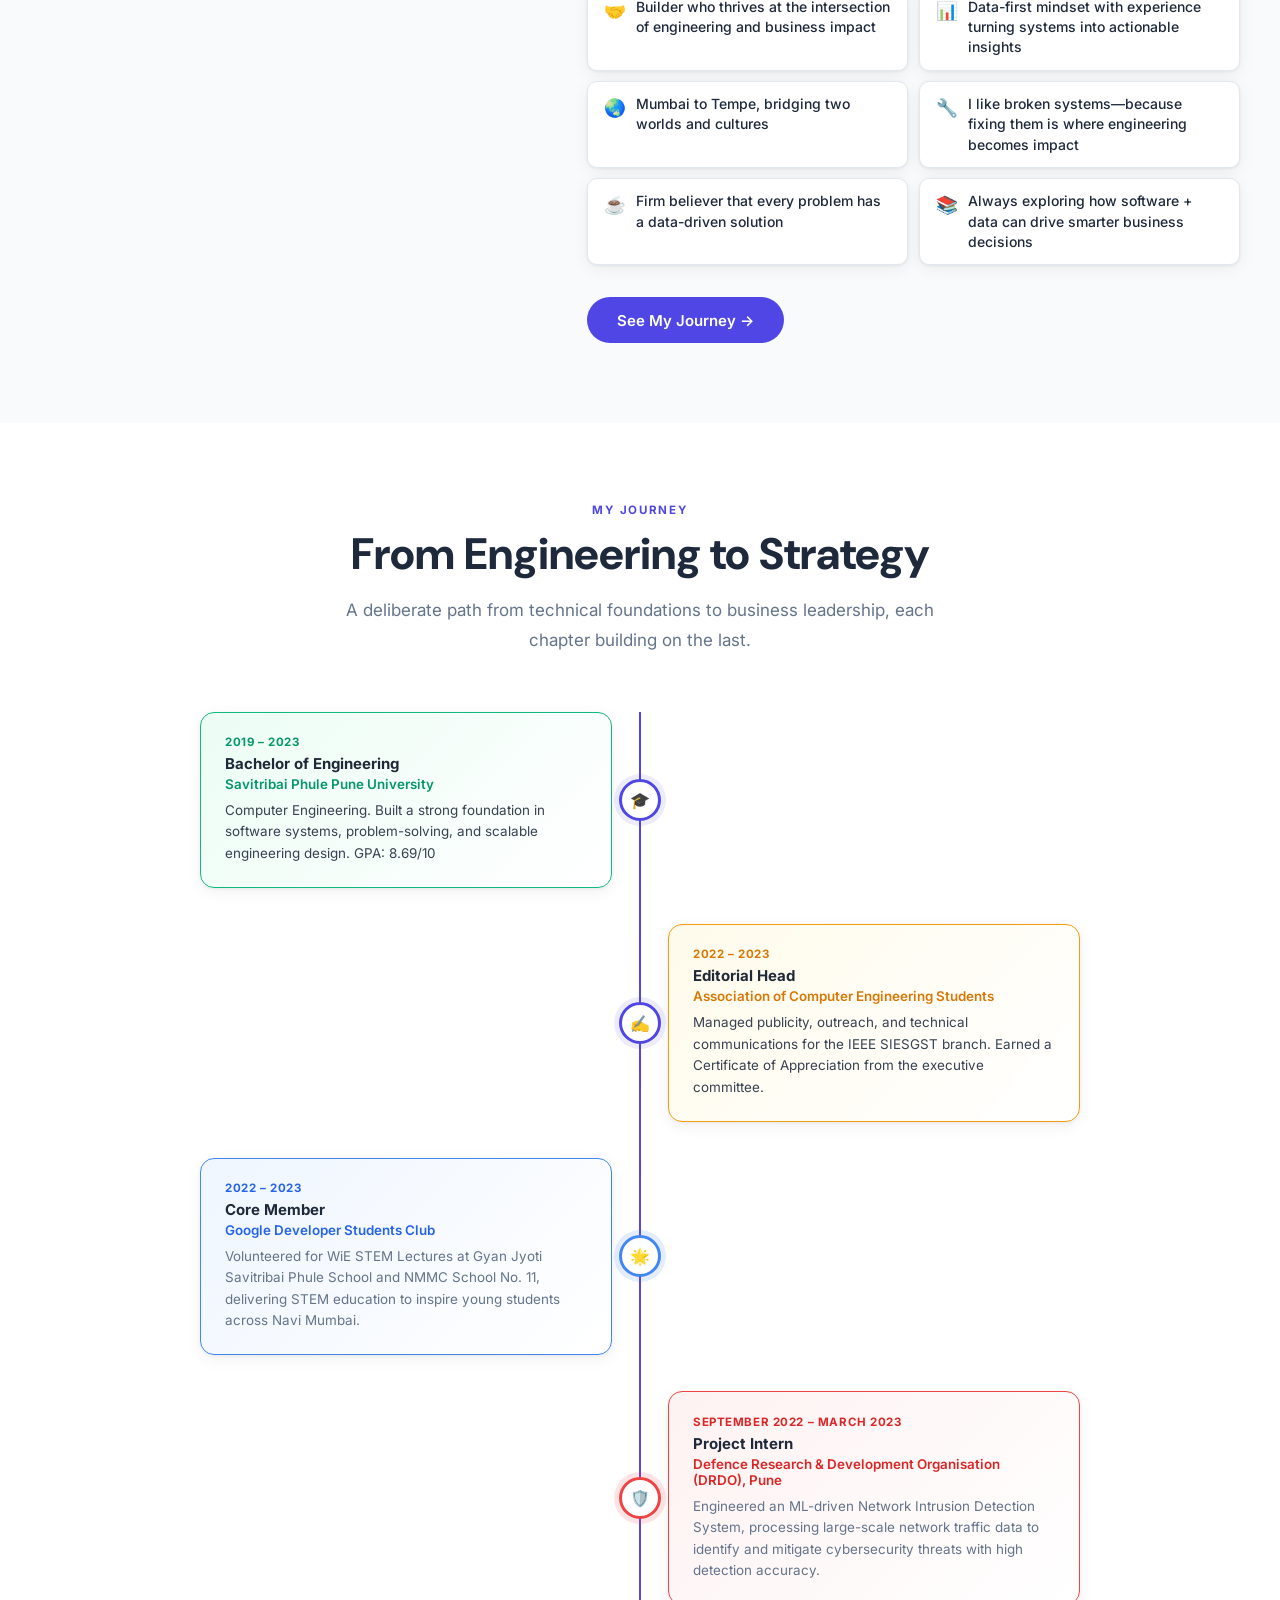
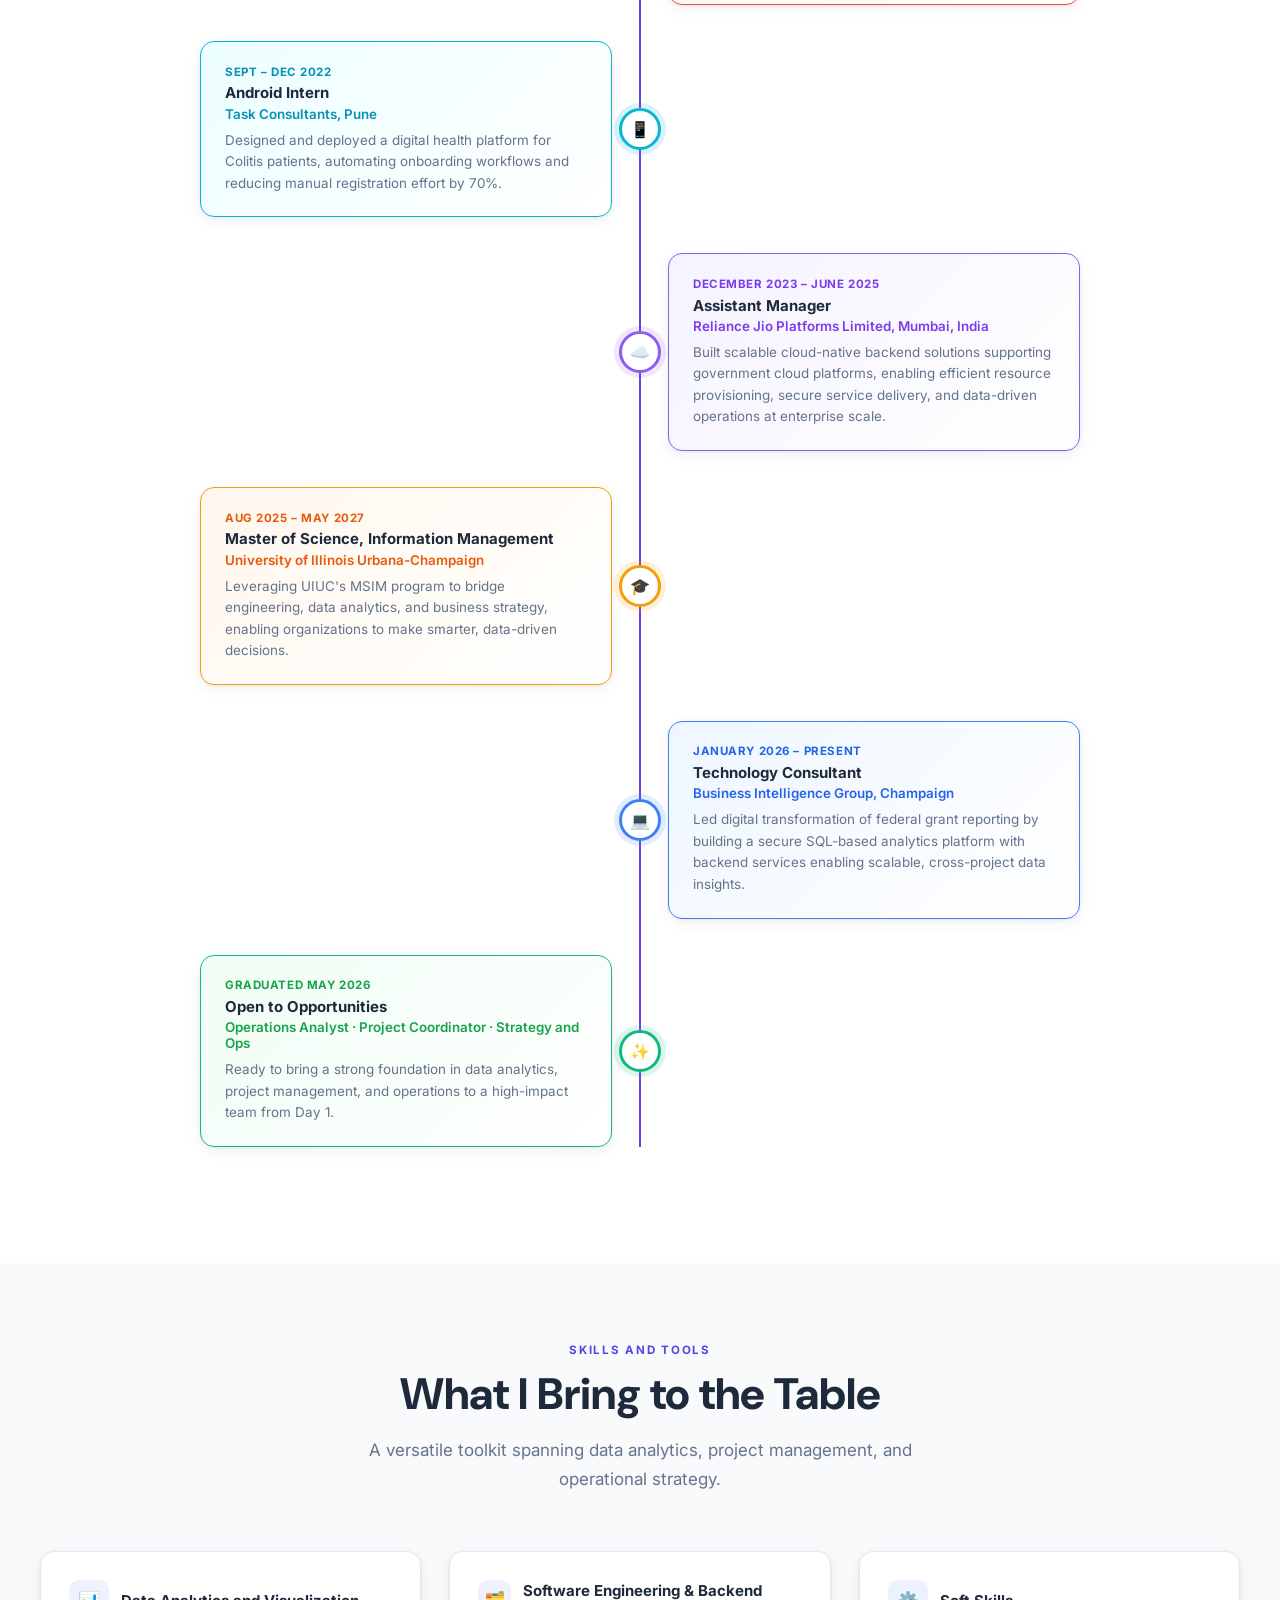
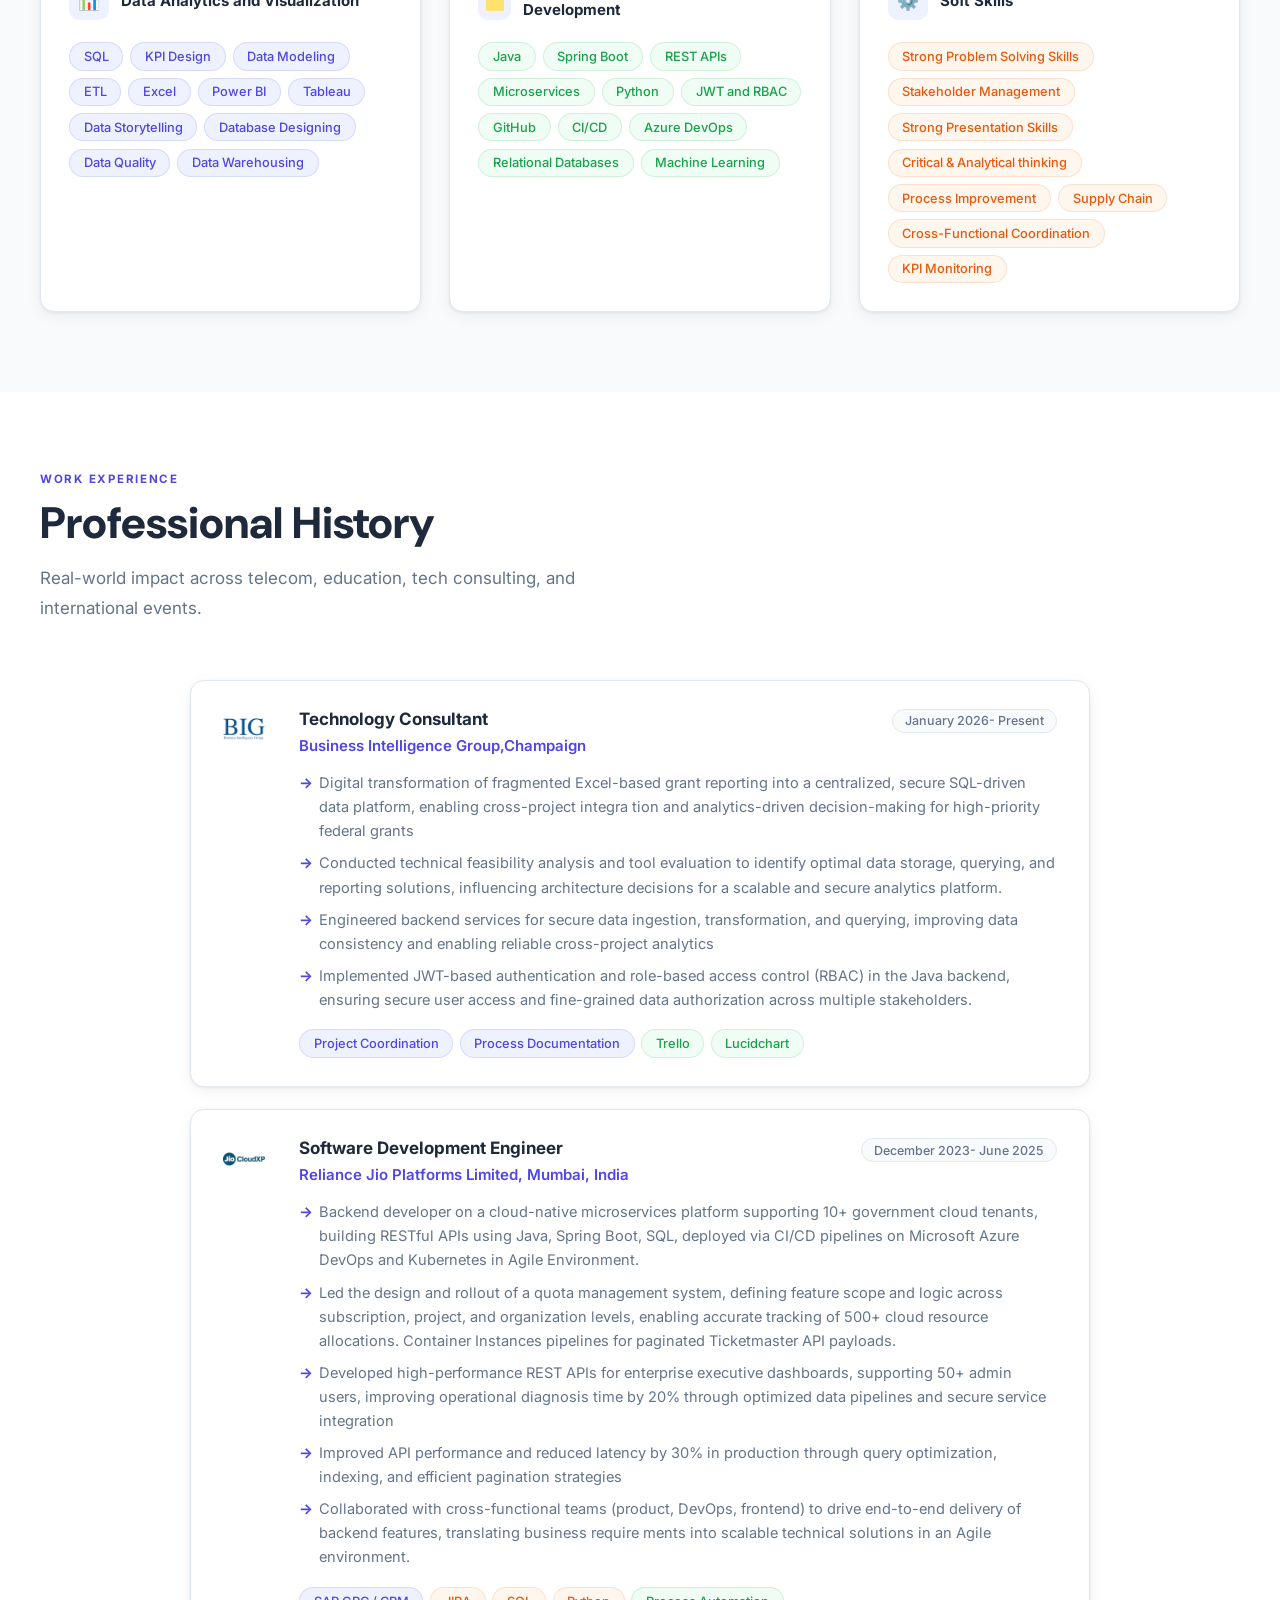
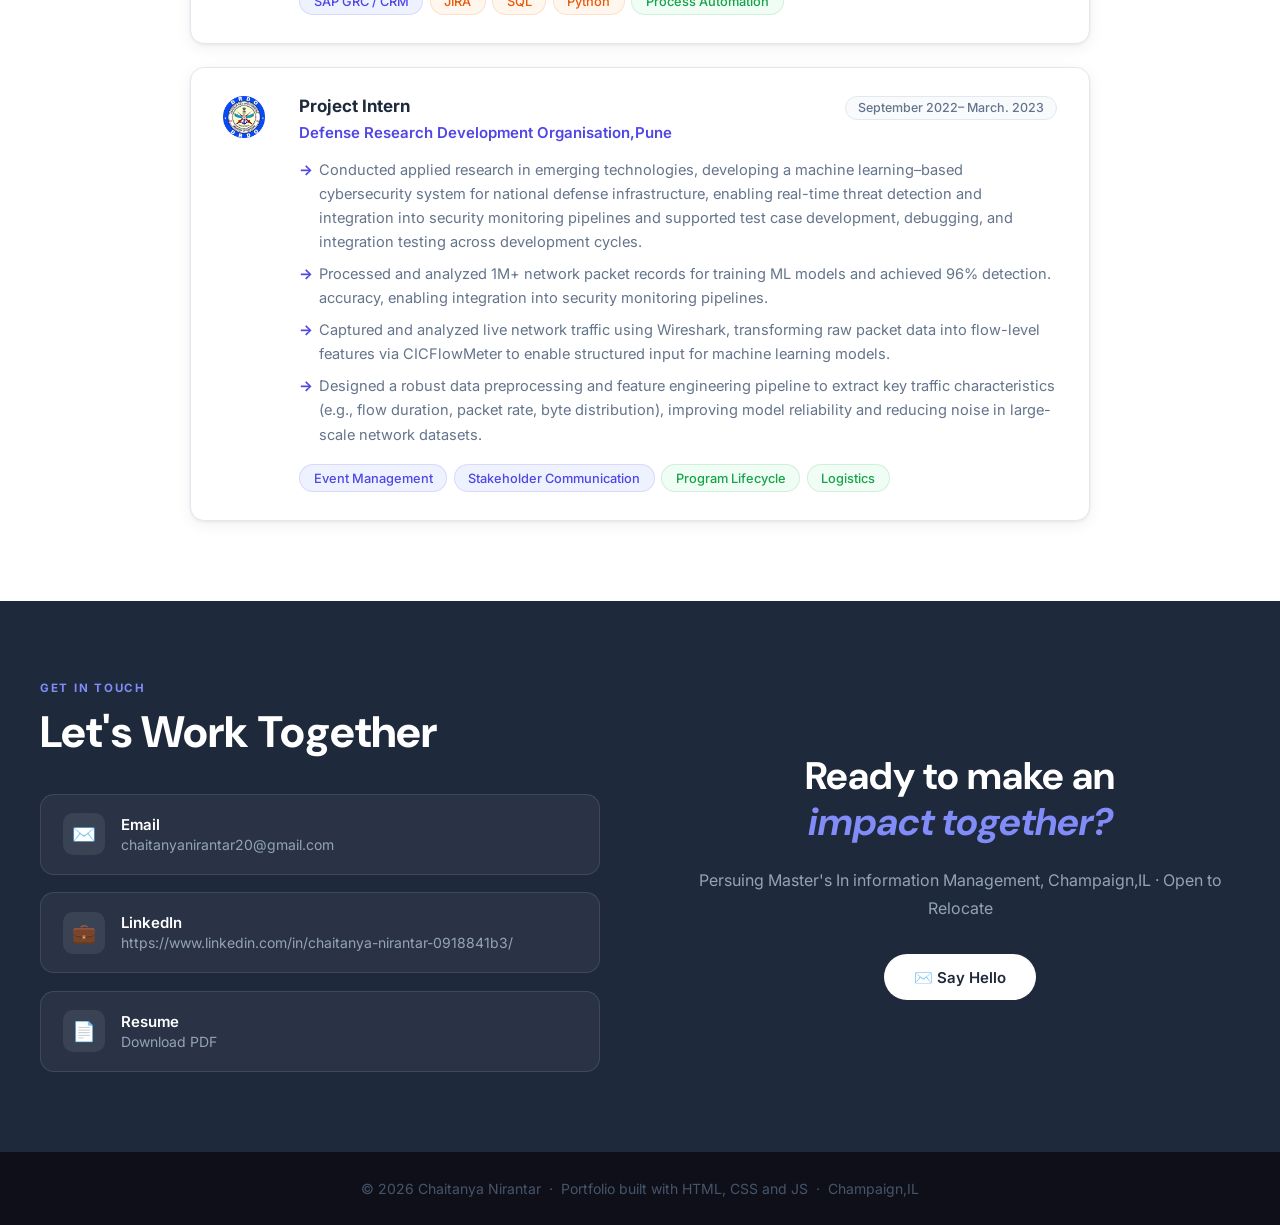
==== commit e906a7eb: "Portfolio changes" ====
--- a/index.html
+++ b/index.html
@@ -644,94 +644,132 @@
       <p class="sub">A deliberate path from technical foundations to business leadership, each chapter building on the last.</p>
     </div>
     <div class="tl">
-
+<div class="tl-item fi">
+  <div class="tl-card" style="border-color:#10B981;background:linear-gradient(135deg,#ECFDF5,#FFFFFF)">
+    
+    <div class="tl-yr" style="color:#059669">2019 – 2023</div>
+    
+    <h3 style="color:#1F2937">Bachelor of Engineering</h3>
+    
+    <div class="tl-org" style="color:#059669">
+      Savitribai Phule Pune University
+    </div>
+    
+    <p style="color:#374151">
+      Computer Engineering. Built a strong foundation in software systems, problem-solving, and scalable engineering design. GPA: 8.69/10
+    </p>
+  </div>
+
+  <div class="tl-dot"><div class="dot">🎓</div></div>
+  <div class="tl-empty"></div>
+</div>
+<div class="tl-item fi">
+  <div class="tl-empty"></div>
+  <div class="tl-dot"><div class="dot">✍️</div></div>
+
+  <div class="tl-card" style="border-color:#F59E0B;background:linear-gradient(135deg,#FFFBEB,#FFFFFF)">
+    
+    <div class="tl-yr" style="color:#D97706">2022 – 2023</div>
+    
+    <h3 style="color:#1F2937">Editorial Head</h3>
+    
+    <div class="tl-org" style="color:#D97706">
+      Association of Computer Engineering Students
+    </div>
+    
+    <p style="color:#374151">
+      Managed publicity, outreach, and technical communications for the IEEE SIESGST branch. 
+      Earned a Certificate of Appreciation from the executive committee.
+    </p>
+  </div>
+</div>
       <div class="tl-item fi">
-        <div class="tl-card">
-          <div class="tl-yr">2019 – 2023</div>
-          <h3>Bachelor of Engineering</h3>
-          <div class="tl-org">Savitribai Phule Pune University</div>
-          <p>Computer Engineering. Built a strong foundation in software systems, problem-solving, and scalable engineering design. GPA: 8.69/10</p>
-        </div>
-        <div class="tl-dot"><div class="dot">🎓</div></div>
-        <div class="tl-empty"></div>
-      </div>
-
-      <div class="tl-item fi">
-        <div class="tl-empty"></div>
-        <div class="tl-dot"><div class="dot">⚡</div></div>
-        <div class="tl-card">
-          <div class="tl-yr">2022 – 2023</div>
-          <h3>Editorial Head</h3>
-          <div class="tl-org">Association of Computer Engineering Students</div>
-          <p>Managed publicity, outreach, and technical communications for the IEEE SIESGST branch. Earned a Certificate of Appreciation from the executive committee.</p>
-        </div>
-      </div>
-
-      <div class="tl-item fi">
-        <div class="tl-card">
-          <div class="tl-yr">2022 – 2023</div>
-          <h3>Core Member</h3>
-          <div class="tl-org">Google Developer Students Club</div>
-          <p>Volunteered for WiE STEM Lectures at Gyan Jyoti Savitribai Phule School and NMMC School No. 11, delivering STEM education to inspire young students across Navi Mumbai.</p>
-        </div>
-        <div class="tl-dot"><div class="dot">🌟</div></div>
-        <div class="tl-empty"></div>
-      </div>
-
-      <div class="tl-item fi">
-        <div class="tl-empty"></div>
-        <div class="tl-dot"><div class="dot">💼</div></div>
-        <div class="tl-card">
-          <div class="tl-yr">September 2022– March 2023</div>
-          <h3>Project Intern</h3>
-          <div class="tl-org">Defense Research Development Organization, Pune</div>
-          <p>Engineered an ML-driven Network Intrusion detection system at DRDO, leveraging data to identify and mitigate cybersecurity threats at scale.</p>
-        </div>
-      </div>
-
-      <div class="tl-item fi">
-        <div class="tl-card">
-          <div class="tl-yr">Sept – Dec 2022</div>
-          <h3>Android Intern</h3>
-          <div class="tl-org"> Task Consultants,Pune</div>
-          <p>Designed and deployed a digital health platform for Colitis patients, automating onboarding workflows and reducing manual registration effort by 70%.</p>
-        </div>
-        <div class="tl-dot"><div class="dot">🚀</div></div>
-        <div class="tl-empty"></div>
-      </div>
-
-      <div class="tl-item fi">
-        <div class="tl-empty"></div>
-        <div class="tl-dot"><div class="dot">📡</div></div>
-        <div class="tl-card">
-          <div class="tl-yr">December 2023- June 2025</div>
-          <h3>Assistant Manager</h3>
-          <div class="tl-org">Reliance Jio Platforms Limited, Mumbai, India</div>
-          <p>Built scalable cloud and backend solutions at Reliance Jio, enabling data-driven operations and seamless resource provisioning across enterprise environments.</p>
-        </div>
-      </div>
-
-      <div class="tl-item fi">
-        <div class="tl-card" style="border-color:#da6c2d;background:linear-gradient(100deg,#ffc583,#fff)">
-          <div class="tl-yr">Aug 2025 – May 2027</div>
-          <h3>Master of Science, Information Management</h3>
-          <div class="tl-org">University Of Illinois, Urbana Champaign</div>
-          <p>Leveraging UIUC's MSIM program to bridge engineering, data analytics, and business strategy, enabling organizations to make smarter, data-driven decisions.</p>
-        </div>
-        <div class="tl-dot"><div class="dot">🌵</div></div>
-        <div class="tl-empty"></div>
-      </div>
-
-      <div class="tl-item fi">
-        <div class="tl-empty"></div>
-        <div class="tl-dot"><div class="dot">🎓</div></div>
-        <div class="tl-card">
-          <div class="tl-yr">January 2026- Present</div>
-          <h3>Technology Consultant</h3>
-          <div class="tl-org">Business intelligence Group, Champaign</div>
-          <p>Led digital transformation of federal grant reporting by building a secure SQL-based analytics platform with backend services enabling scalable, cross-project data insights.</p>
-        </div>
-      </div>
+  <div class="tl-card" style="border-color:#4285F4;background:linear-gradient(135deg,#EFF6FF,#fff)">
+    <div class="tl-yr" style="color:#2563EB">2022 – 2023</div>
+    <h3>Core Member</h3>
+    <div class="tl-org" style="color:#2563EB">Google Developer Students Club</div>
+    <p>Volunteered for WiE STEM Lectures at Gyan Jyoti Savitribai Phule School and NMMC School No. 11, delivering STEM education to inspire young students across Navi Mumbai.</p>
+  </div>
+
+  <div class="tl-dot">
+    <div class="dot" style="border-color:#4285F4;box-shadow:0 0 0 5px rgba(66,133,244,.15)">🌟</div>
+  </div>
+
+  <div class="tl-empty"></div>
+</div>
+
+   <div class="tl-item fi">
+  <div class="tl-empty"></div>
+
+  <div class="tl-dot">
+    <div class="dot" style="border-color:#EF4444;box-shadow:0 0 0 5px rgba(239,68,68,.15)">🛡️</div>
+  </div>
+
+  <div class="tl-card" style="border-color:#EF4444;background:linear-gradient(135deg,#FEF2F2,#fff)">
+    <div class="tl-yr" style="color:#DC2626">September 2022 – March 2023</div>
+    <h3>Project Intern</h3>
+    <div class="tl-org" style="color:#DC2626">Defence Research & Development Organisation (DRDO), Pune</div>
+    <p>Engineered an ML-driven Network Intrusion Detection System, processing large-scale network traffic data to identify and mitigate cybersecurity threats with high detection accuracy.</p>
+  </div>
+</div>
+
+   <div class="tl-item fi">
+  <div class="tl-card" style="border-color:#06B6D4;background:linear-gradient(135deg,#ECFEFF,#fff)">
+    <div class="tl-yr" style="color:#0891B2">Sept – Dec 2022</div>
+    <h3>Android Intern</h3>
+    <div class="tl-org" style="color:#0891B2">Task Consultants, Pune</div>
+    <p>Designed and deployed a digital health platform for Colitis patients, automating onboarding workflows and reducing manual registration effort by 70%.</p>
+  </div>
+
+  <div class="tl-dot">
+    <div class="dot" style="border-color:#06B6D4;box-shadow:0 0 0 5px rgba(6,182,212,.15)">📱</div>
+  </div>
+
+  <div class="tl-empty"></div>
+</div>
+
+     <div class="tl-item fi">
+  <div class="tl-empty"></div>
+
+  <div class="tl-dot">
+    <div class="dot" style="border-color:#8B5CF6;box-shadow:0 0 0 5px rgba(139,92,246,.15)">☁️</div>
+  </div>
+
+  <div class="tl-card" style="border-color:#8B5CF6;background:linear-gradient(135deg,#F5F3FF,#fff)">
+    <div class="tl-yr" style="color:#7C3AED">December 2023 – June 2025</div>
+    <h3>Assistant Manager</h3>
+    <div class="tl-org" style="color:#7C3AED">Reliance Jio Platforms Limited, Mumbai, India</div>
+    <p>Built scalable cloud-native backend solutions supporting government cloud platforms, enabling efficient resource provisioning, secure service delivery, and data-driven operations at enterprise scale.</p>
+  </div>
+</div>
+
+    <div class="tl-item fi">
+  <div class="tl-card" style="border-color:#F59E0B;background:linear-gradient(135deg,#FFF7ED,#fff)">
+    <div class="tl-yr" style="color:#EA580C">Aug 2025 – May 2027</div>
+    <h3>Master of Science, Information Management</h3>
+    <div class="tl-org" style="color:#EA580C">University of Illinois Urbana-Champaign</div>
+    <p>Leveraging UIUC's MSIM program to bridge engineering, data analytics, and business strategy, enabling organizations to make smarter, data-driven decisions.</p>
+  </div>
+  <div class="tl-dot">
+    <div class="dot" style="border-color:#F59E0B;box-shadow:0 0 0 5px rgba(245,158,11,.15)">🎓</div>
+  </div>
+  <div class="tl-empty"></div>
+</div>
+
+   <div class="tl-item fi">
+  <div class="tl-empty"></div>
+
+  <div class="tl-dot">
+    <div class="dot" style="border-color:#3B82F6;box-shadow:0 0 0 5px rgba(59,130,246,.15)">💻</div>
+  </div>
+
+  <div class="tl-card" style="border-color:#3B82F6;background:linear-gradient(135deg,#EFF6FF,#fff)">
+    <div class="tl-yr" style="color:#2563EB">January 2026 – Present</div>
+    <h3>Technology Consultant</h3>
+    <div class="tl-org" style="color:#2563EB">Business Intelligence Group, Champaign</div>
+    <p>Led digital transformation of federal grant reporting by building a secure SQL-based analytics platform with backend services enabling scalable, cross-project data insights.</p>
+  </div>
+</div>
 
       <div class="tl-item fi">
         <div class="tl-card" style="border-color:#10B981;background:linear-gradient(135deg,#F0FDF4,#fff)">
@@ -802,7 +840,22 @@
     <div class="exp-list">
 
       <div class="exp-card fi">
-        <div class="exp-logo">🎓</div>
+        <div class="exp-logo" style="
+  width:42px;
+  height:42px;
+  display:flex;
+  align-items:center;
+  justify-content:center;
+  border-radius:12px;
+  overflow:hidden;
+  background:#111827;
+">
+  <img src="big_logo.jpg" alt="BIG Logo" style="
+    width:100%;
+    height:100%;
+    object-fit:cover;
+  ">
+</div>
         <div>
           <div class="exp-top">
             <div class="exp-title">Technology Consultant</div>
@@ -827,7 +880,22 @@
       </div>
 
       <div class="exp-card fi">
-        <div class="exp-logo">📡</div>
+        <div class="exp-logo" style="
+  width:42px;
+  height:42px;
+  display:flex;
+  align-items:center;
+  justify-content:center;
+  border-radius:12px;
+  overflow:hidden;
+  background:#111827;
+">
+  <img src="jio_cloudxp_logo.jpg" alt="BIG Logo" style="
+    width:100%;
+    height:100%;
+    object-fit:cover;
+  ">
+</div>
         <div>
           <div class="exp-top">
             <div class="exp-title">Software Development Engineer</div>
@@ -853,7 +921,22 @@
       </div>
 
       <div class="exp-card fi">
-        <div class="exp-logo">⚡</div>
+      <div class="exp-logo" style="
+  width:42px;
+  height:42px;
+  display:flex;
+  align-items:center;
+  justify-content:center;
+  border-radius:12px;
+  overflow:hidden;
+  background:#111827;
+">
+  <img src="drdo_logo.png" alt="BIG Logo" style="
+    width:100%;
+    height:100%;
+    object-fit:cover;
+  ">
+</div>
         <div>
           <div class="exp-top">
             <div class="exp-title">Project Intern</div>
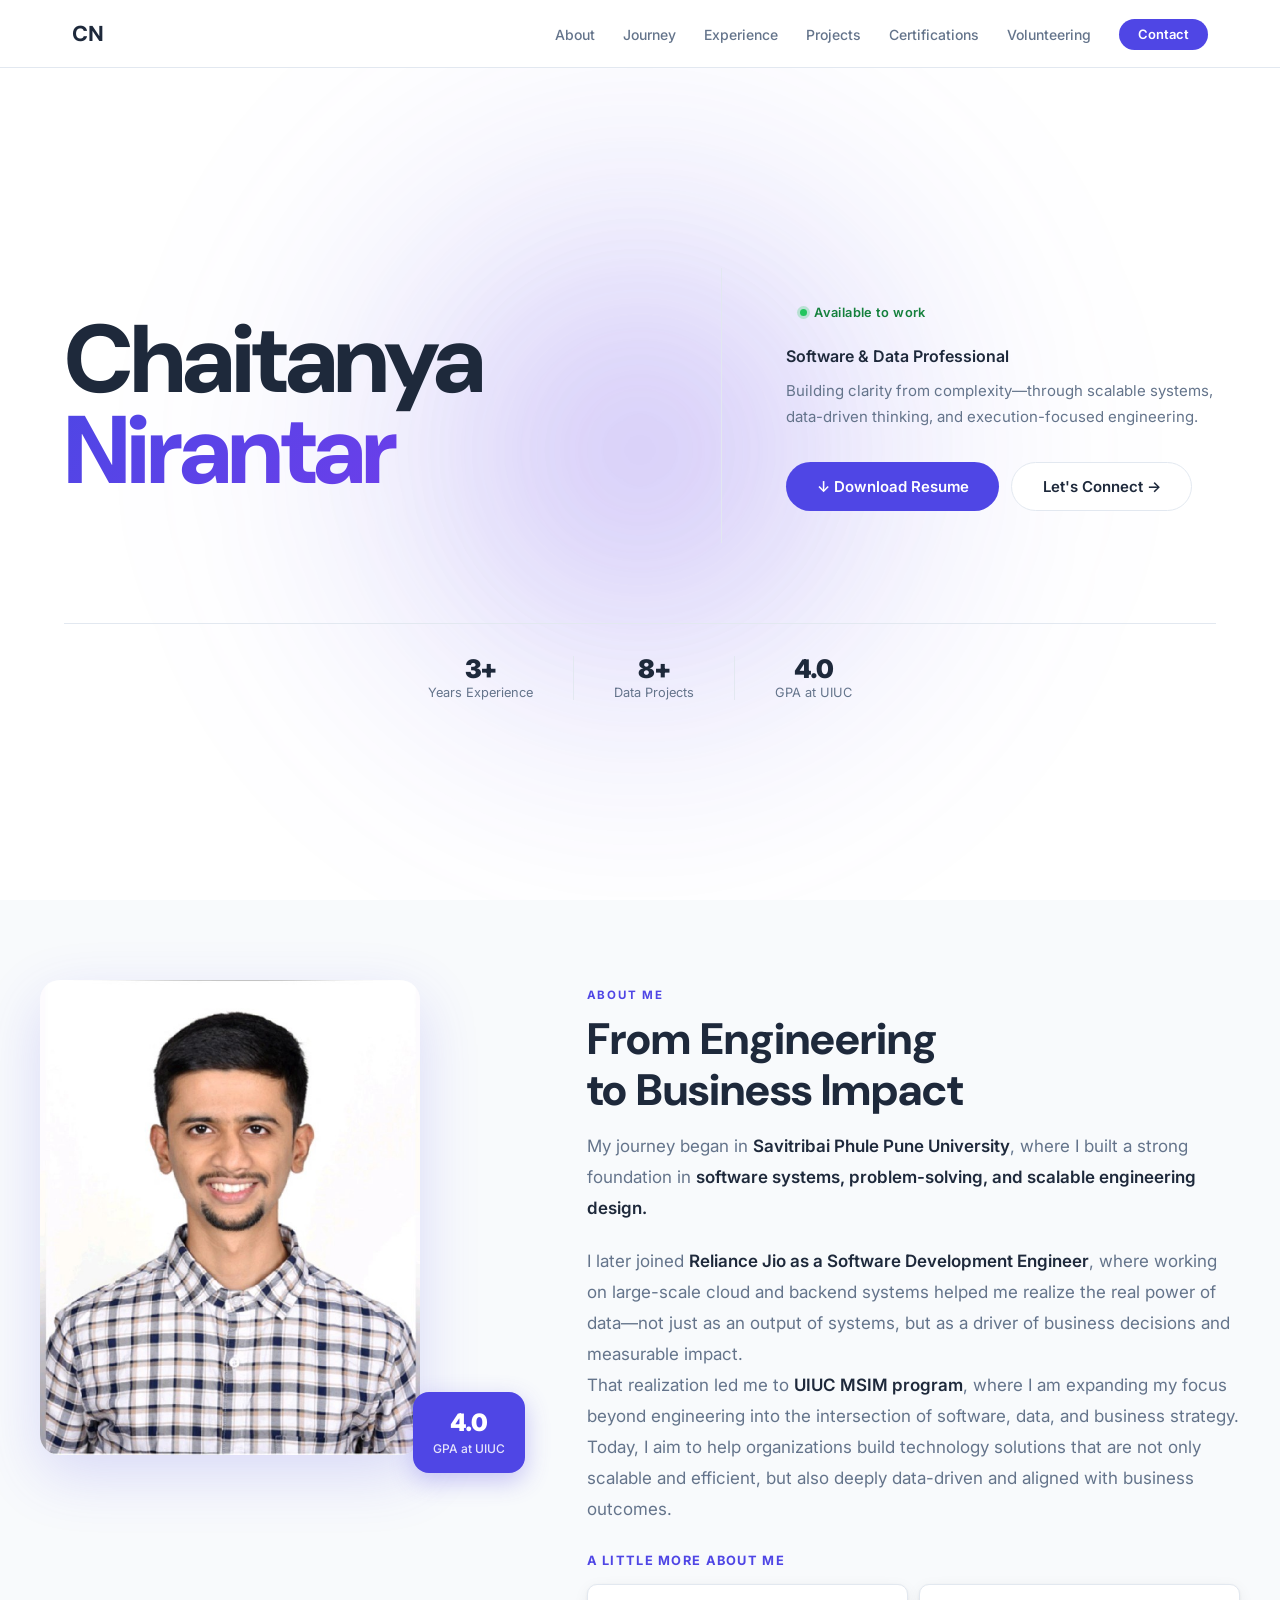
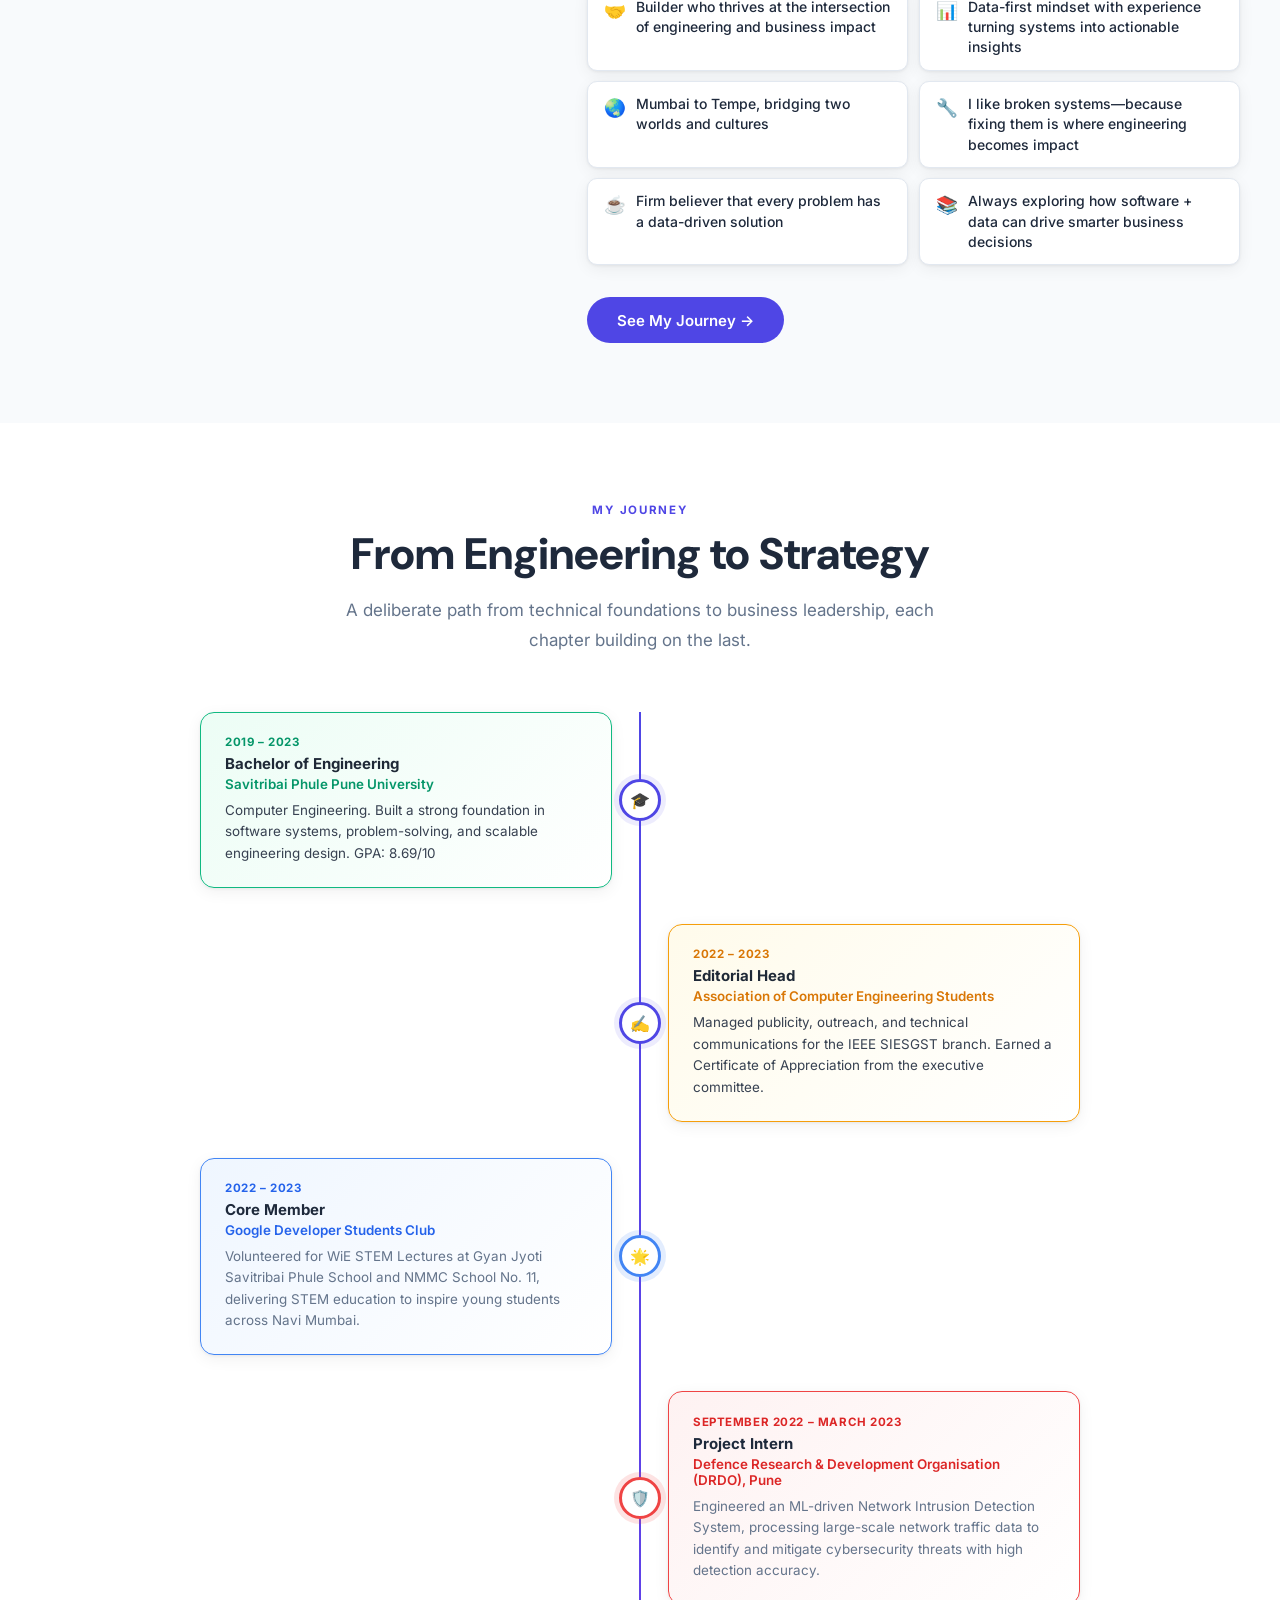
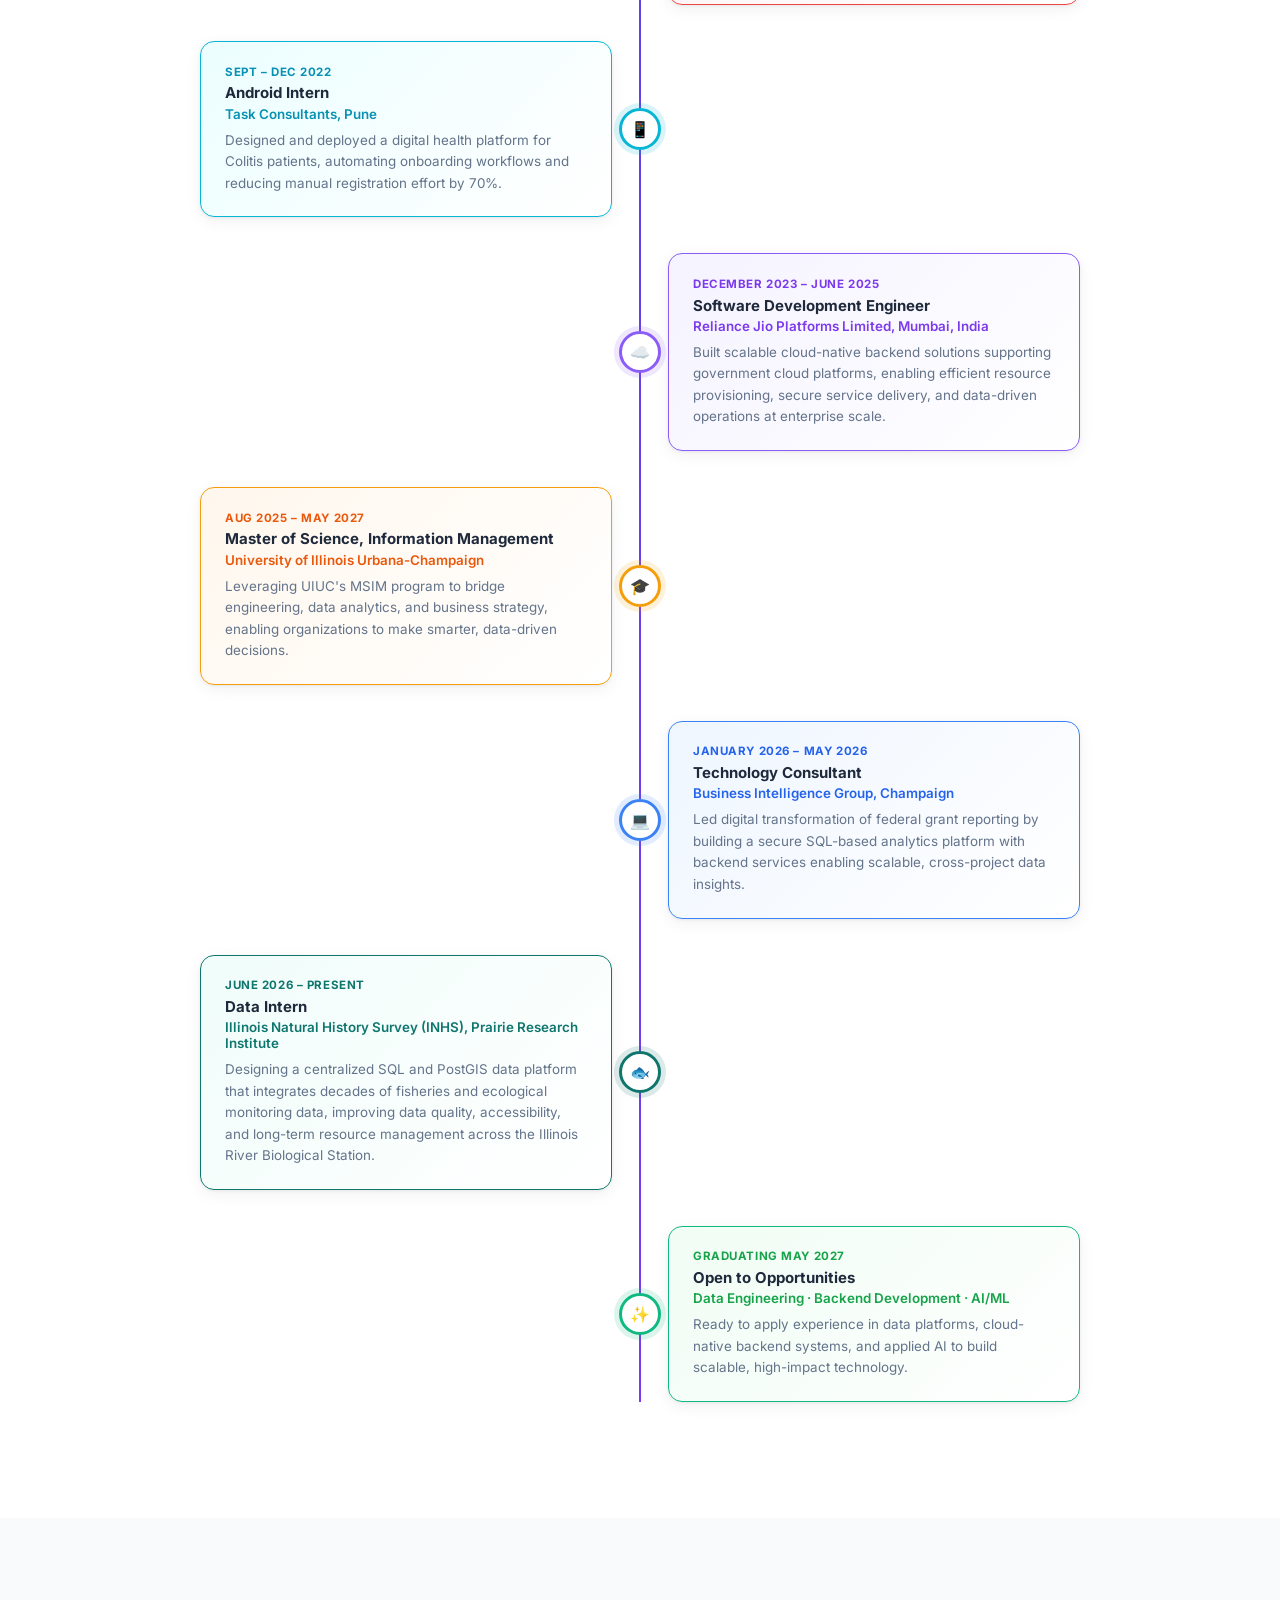
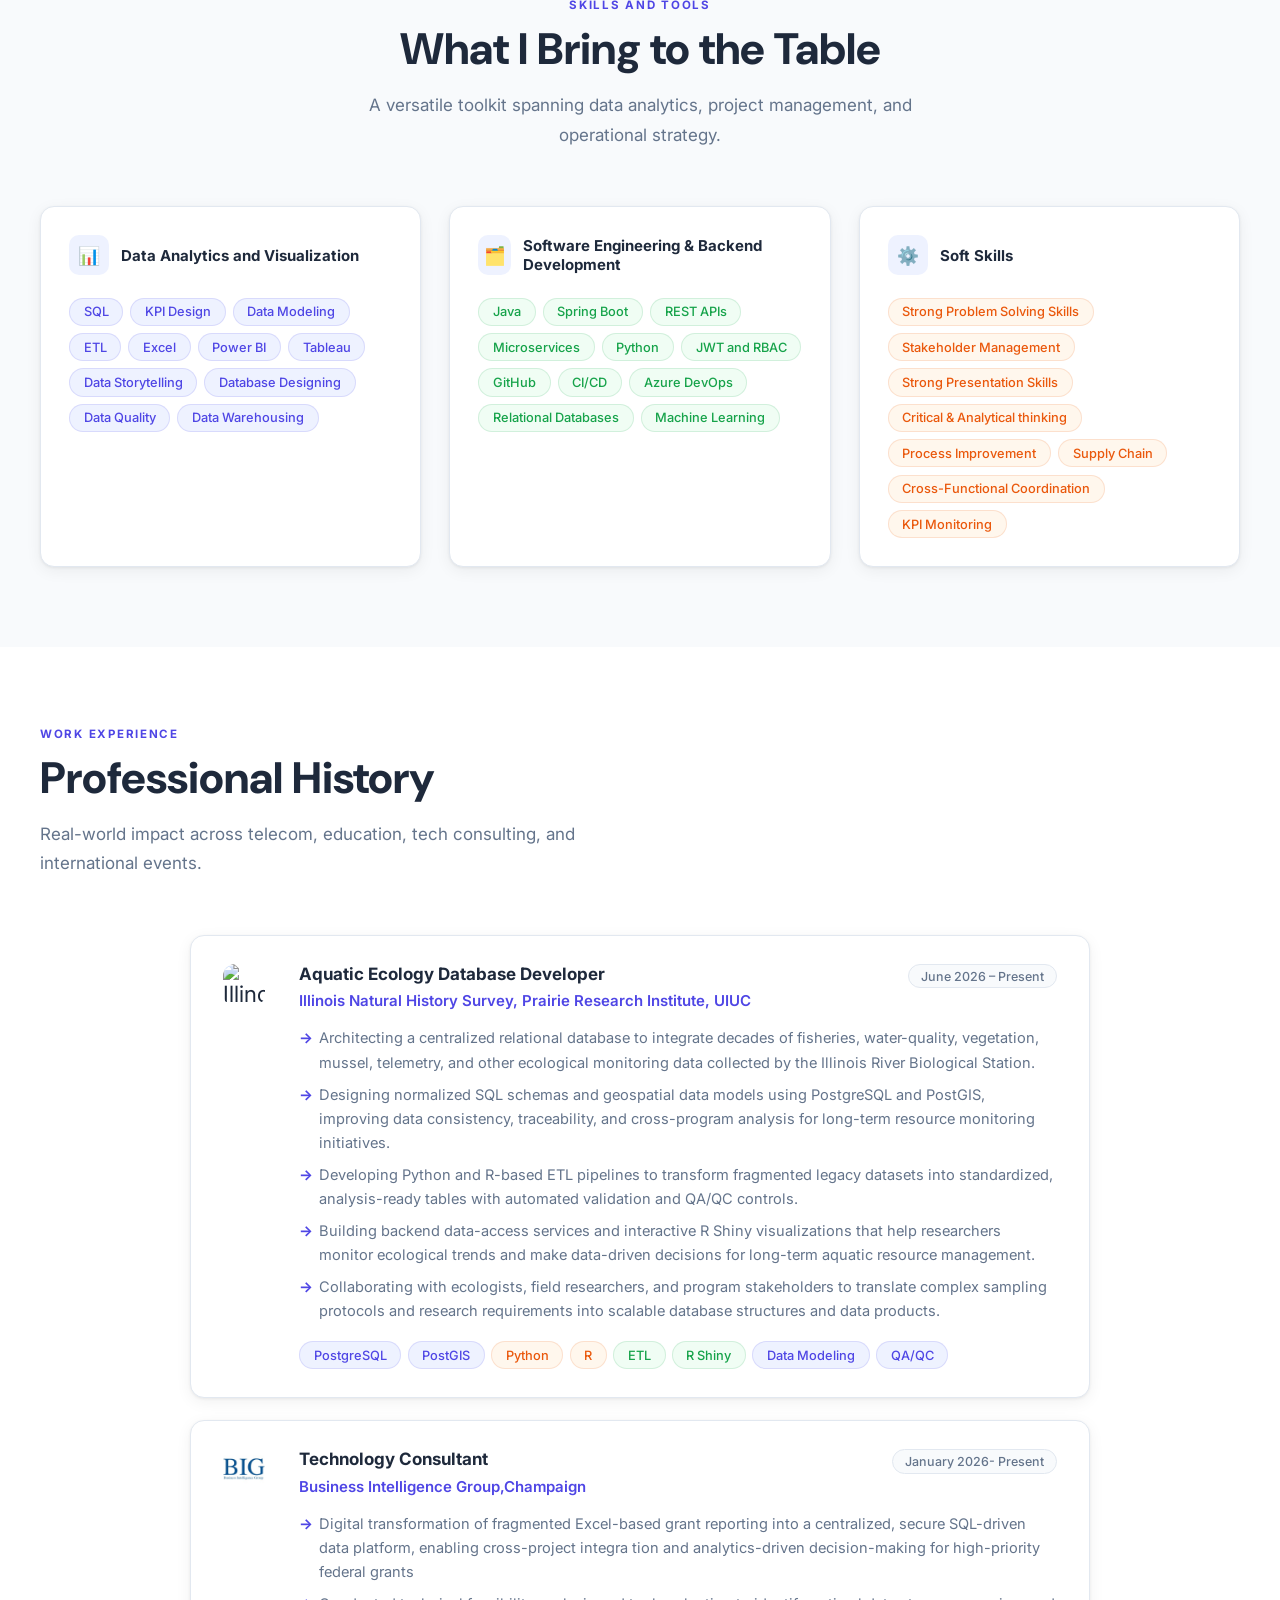
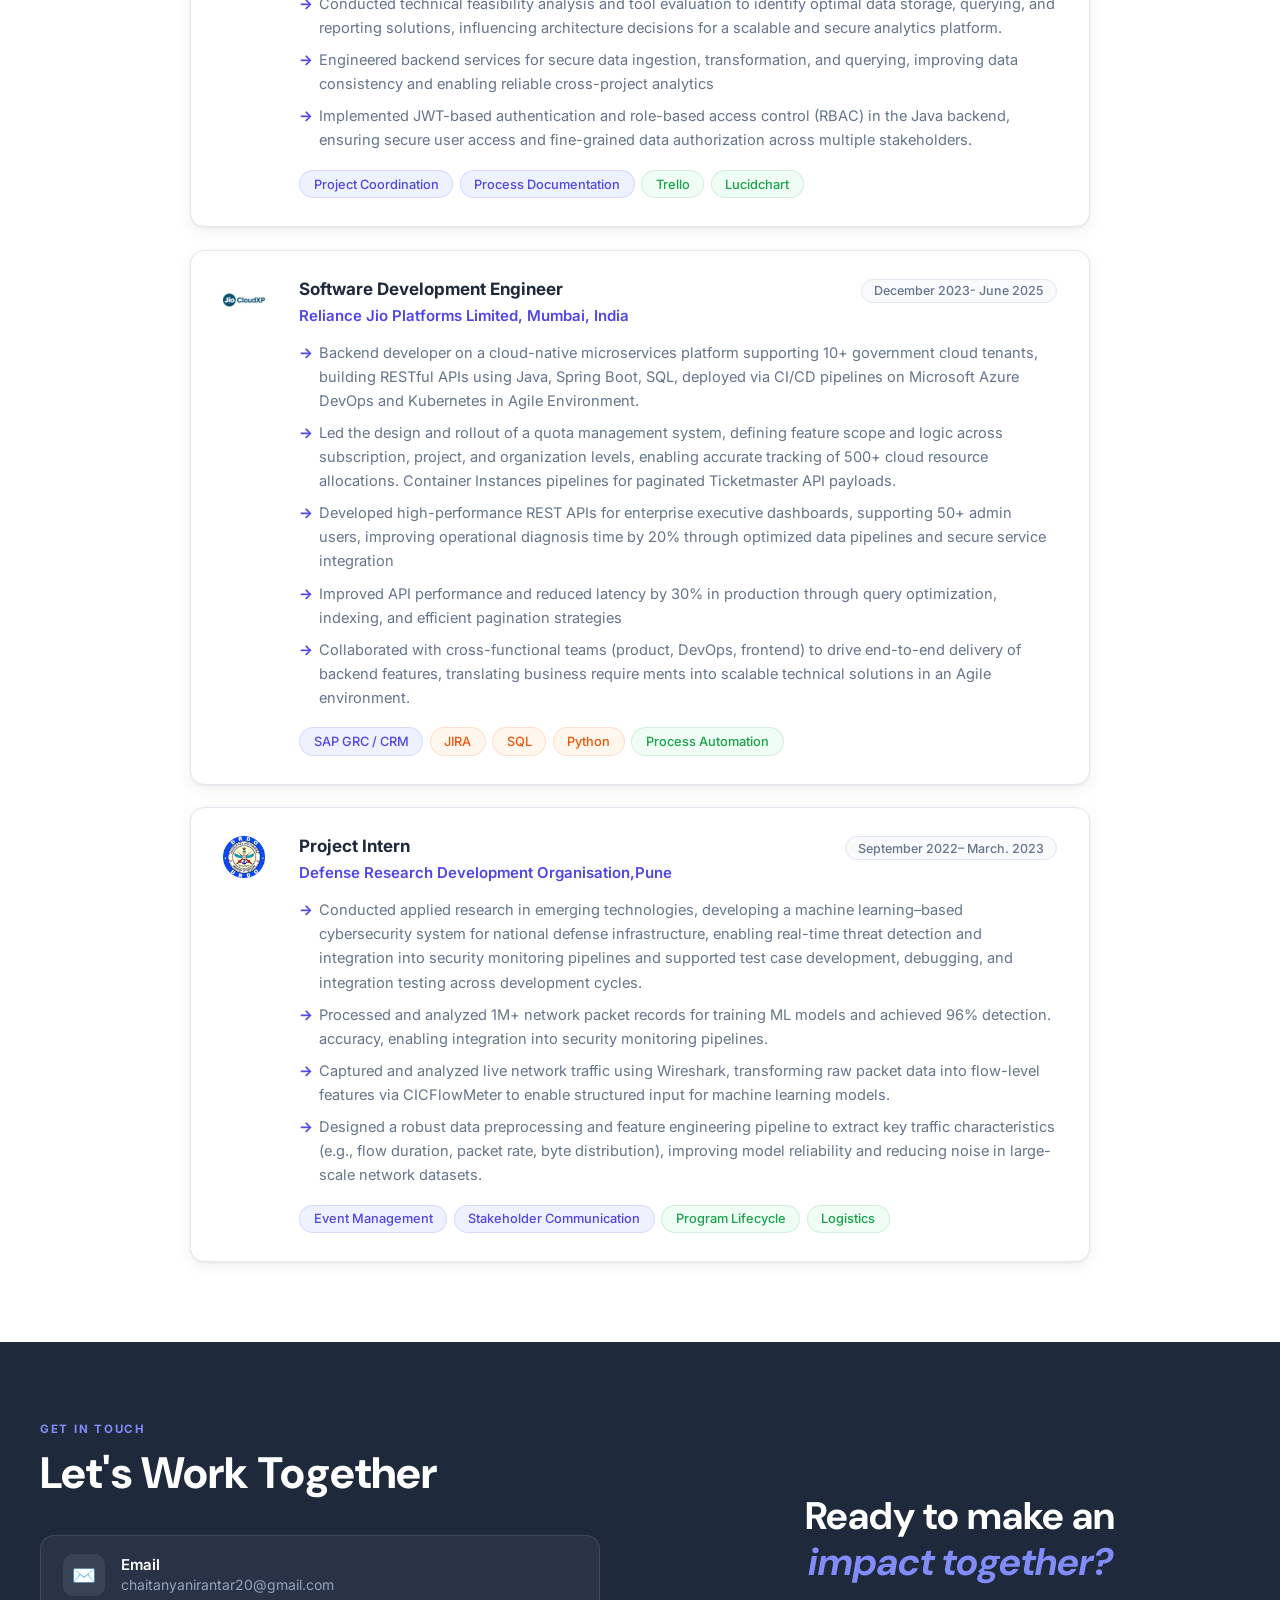
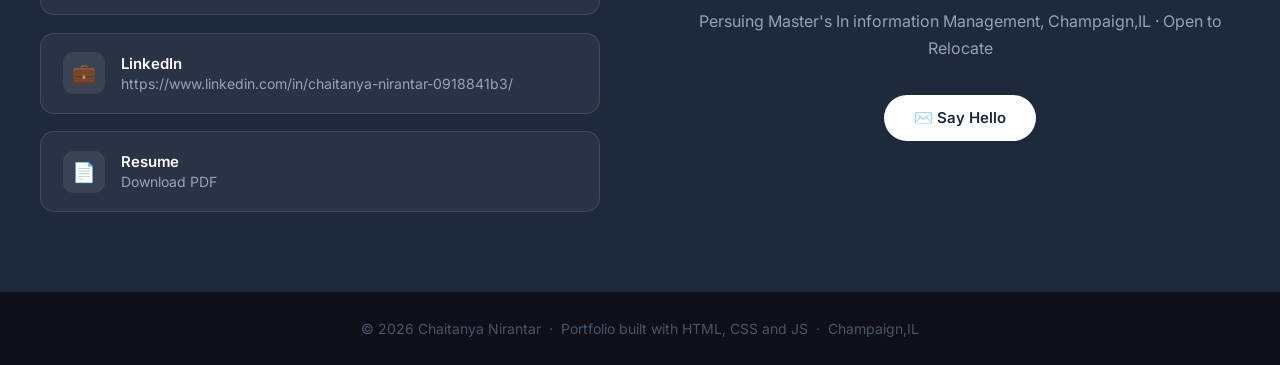
==== commit c4d2ad37: "Update index.html" ====
--- a/index.html
+++ b/index.html
@@ -585,7 +585,7 @@
       <div><div class="stat-n" data-count="3" data-suffix="+">3+</div><div class="stat-l">Years Experience</div></div>
       <div><div class="stat-n" data-count="8" data-suffix="+">8+</div><div class="stat-l">Data Projects</div></div>
       <div><div class="stat-n" data-count="4.0" data-decimal="true">4.0</div><div class="stat-l">GPA at UIUC</div></div>
-      <div><div class="stat-n">LSS</div><div class="stat-l">Green Belt</div></div>
+      
     </div>
   </div>
 </section>
@@ -737,7 +737,7 @@
 
   <div class="tl-card" style="border-color:#8B5CF6;background:linear-gradient(135deg,#F5F3FF,#fff)">
     <div class="tl-yr" style="color:#7C3AED">December 2023 – June 2025</div>
-    <h3>Assistant Manager</h3>
+    <h3>Software Development Engineer</h3>
     <div class="tl-org" style="color:#7C3AED">Reliance Jio Platforms Limited, Mumbai, India</div>
     <p>Built scalable cloud-native backend solutions supporting government cloud platforms, enabling efficient resource provisioning, secure service delivery, and data-driven operations at enterprise scale.</p>
   </div>
@@ -764,25 +764,65 @@
   </div>
 
   <div class="tl-card" style="border-color:#3B82F6;background:linear-gradient(135deg,#EFF6FF,#fff)">
-    <div class="tl-yr" style="color:#2563EB">January 2026 – Present</div>
+    <div class="tl-yr" style="color:#2563EB">January 2026 – May 2026</div>
     <h3>Technology Consultant</h3>
     <div class="tl-org" style="color:#2563EB">Business Intelligence Group, Champaign</div>
     <p>Led digital transformation of federal grant reporting by building a secure SQL-based analytics platform with backend services enabling scalable, cross-project data insights.</p>
   </div>
 </div>
+<div class="tl-item fi">
+  <div class="tl-card"
+       style="border-color:#0F766E;background:linear-gradient(135deg,#F0FDFA,#fff)">
+    
+    <div class="tl-yr" style="color:#0F766E">June 2026 – Present</div>
+    
+    <h3>Data Intern</h3>
+    
+    <div class="tl-org" style="color:#0F766E">
+      Illinois Natural History Survey (INHS), Prairie Research Institute
+    </div>
+    
+    <p>
+      Designing a centralized SQL and PostGIS data platform that integrates
+      decades of fisheries and ecological monitoring data, improving data
+      quality, accessibility, and long-term resource management across the
+      Illinois River Biological Station.
+    </p>
+  </div>
+
+  <div class="tl-dot">
+    <div class="dot"
+         style="border-color:#0F766E;box-shadow:0 0 0 5px rgba(15,118,110,.15)">
+      🐟
+    </div>
+  </div>
+
+  <div class="tl-empty"></div>
+</div>
 
       <div class="tl-item fi">
-        <div class="tl-card" style="border-color:#10B981;background:linear-gradient(135deg,#F0FDF4,#fff)">
-          <div class="tl-yr" style="color:#16A34A">Graduated May 2026</div>
-          <h3>Open to Opportunities</h3>
-          <div class="tl-org" style="color:#16A34A">Operations Analyst · Project Coordinator · Strategy and Ops</div>
-          <p>Ready to bring a strong foundation in data analytics, project management, and operations to a high-impact team from Day 1.</p>
-        </div>
-        <div class="tl-dot">
-          <div class="dot" style="border-color:#10B981;box-shadow:0 0 0 5px rgba(16,185,129,.15)">✨</div>
-        </div>
-        <div class="tl-empty"></div>
-      </div>
+  <div class="tl-empty"></div>
+
+  <div class="tl-dot">
+    <div class="dot"
+         style="border-color:#10B981;box-shadow:0 0 0 5px rgba(16,185,129,.15)">
+      ✨
+    </div>
+  </div>
+
+  <div class="tl-card"
+       style="border-color:#10B981;background:linear-gradient(135deg,#F0FDF4,#fff)">
+    <div class="tl-yr" style="color:#16A34A">Graduating May 2027</div>
+    <h3>Open to Opportunities</h3>
+    <div class="tl-org" style="color:#16A34A">
+      Data Engineering · Backend Development · AI/ML
+    </div>
+    <p>
+      Ready to apply experience in data platforms, cloud-native backend systems,
+      and applied AI to build scalable, high-impact technology.
+    </p>
+  </div>
+</div>
 
     </div>
   </div>
@@ -838,7 +878,78 @@
       <p class="sub">Real-world impact across telecom, education, tech consulting, and international events.</p>
     </div>
     <div class="exp-list">
-
+<div class="exp-card fi">
+  <div class="exp-logo" style="
+    width:42px;
+    height:42px;
+    display:flex;
+    align-items:center;
+    justify-content:center;
+    border-radius:12px;
+    overflow:hidden;
+    background:#FFFFFF;
+  ">
+    <img src="inhs_logo.jpeg" alt="Illinois Natural History Survey Logo" style="
+      width:100%;
+      height:100%;
+      object-fit:contain;
+    ">
+  </div>
+
+  <div>
+    <div class="exp-top">
+      <div class="exp-title">Aquatic Ecology Database Developer</div>
+      <div class="exp-period">June 2026 – Present</div>
+    </div>
+
+    <div class="exp-co">
+      Illinois Natural History Survey, Prairie Research Institute, UIUC
+    </div>
+
+    <ul class="exp-ul">
+      <li>
+        Architecting a centralized relational database to integrate decades of
+        fisheries, water-quality, vegetation, mussel, telemetry, and other
+        ecological monitoring data collected by the Illinois River Biological Station.
+      </li>
+
+      <li>
+        Designing normalized SQL schemas and geospatial data models using
+        PostgreSQL and PostGIS, improving data consistency, traceability, and
+        cross-program analysis for long-term resource monitoring initiatives.
+      </li>
+
+      <li>
+        Developing Python and R-based ETL pipelines to transform fragmented
+        legacy datasets into standardized, analysis-ready tables with automated
+        validation and QA/QC controls.
+      </li>
+
+      <li>
+        Building backend data-access services and interactive R Shiny
+        visualizations that help researchers monitor ecological trends and make
+        data-driven decisions for long-term aquatic resource management.
+      </li>
+
+      <li>
+        Collaborating with ecologists, field researchers, and program stakeholders
+        to translate complex sampling protocols and research requirements into
+        scalable database structures and data products.
+      </li>
+    </ul>
+
+    <div class="exp-ts">
+      <span class="tag">PostgreSQL</span>
+      <span class="tag">PostGIS</span>
+      <span class="tag o">Python</span>
+      <span class="tag o">R</span>
+      <span class="tag g">ETL</span>
+      <span class="tag g">R Shiny</span>
+      <span class="tag">Data Modeling</span>
+      <span class="tag">QA/QC</span>
+    </div>
+  </div>
+</div>
       <div class="exp-card fi">
         <div class="exp-logo" style="
   width:42px;
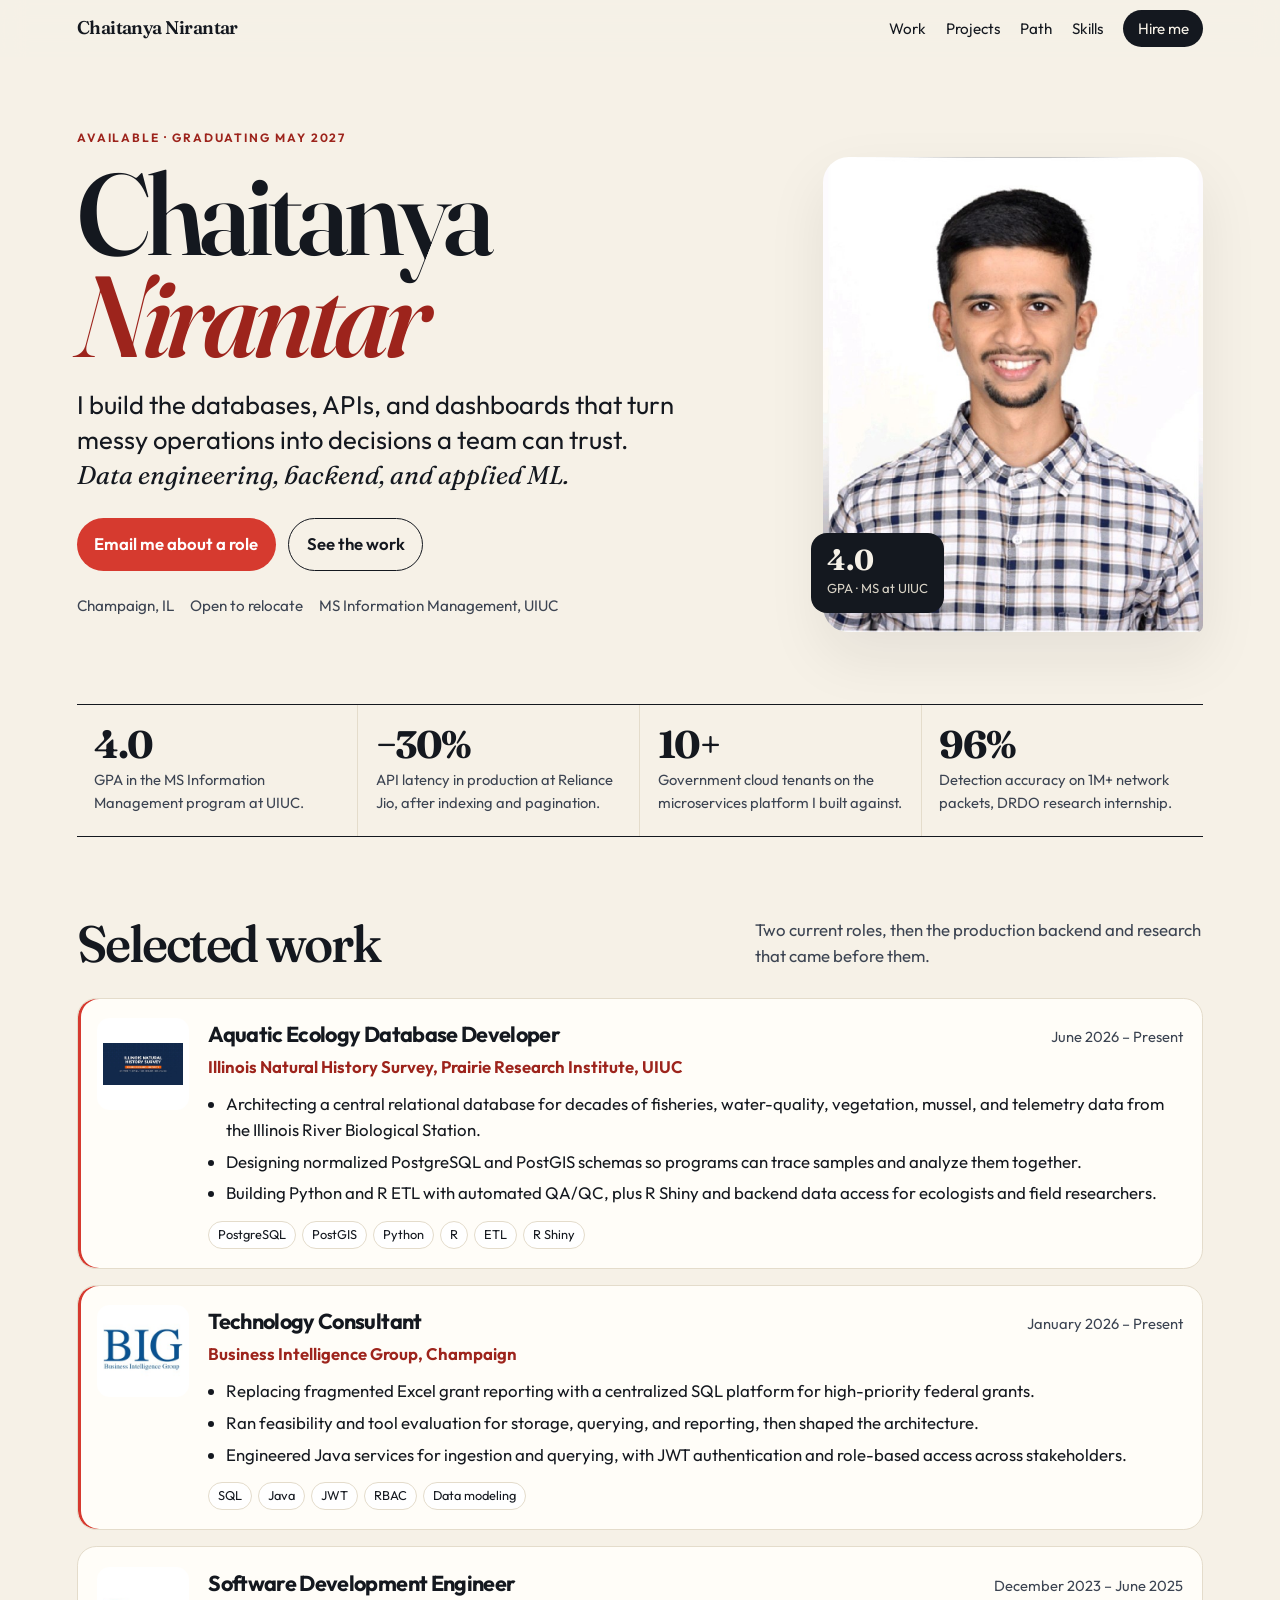
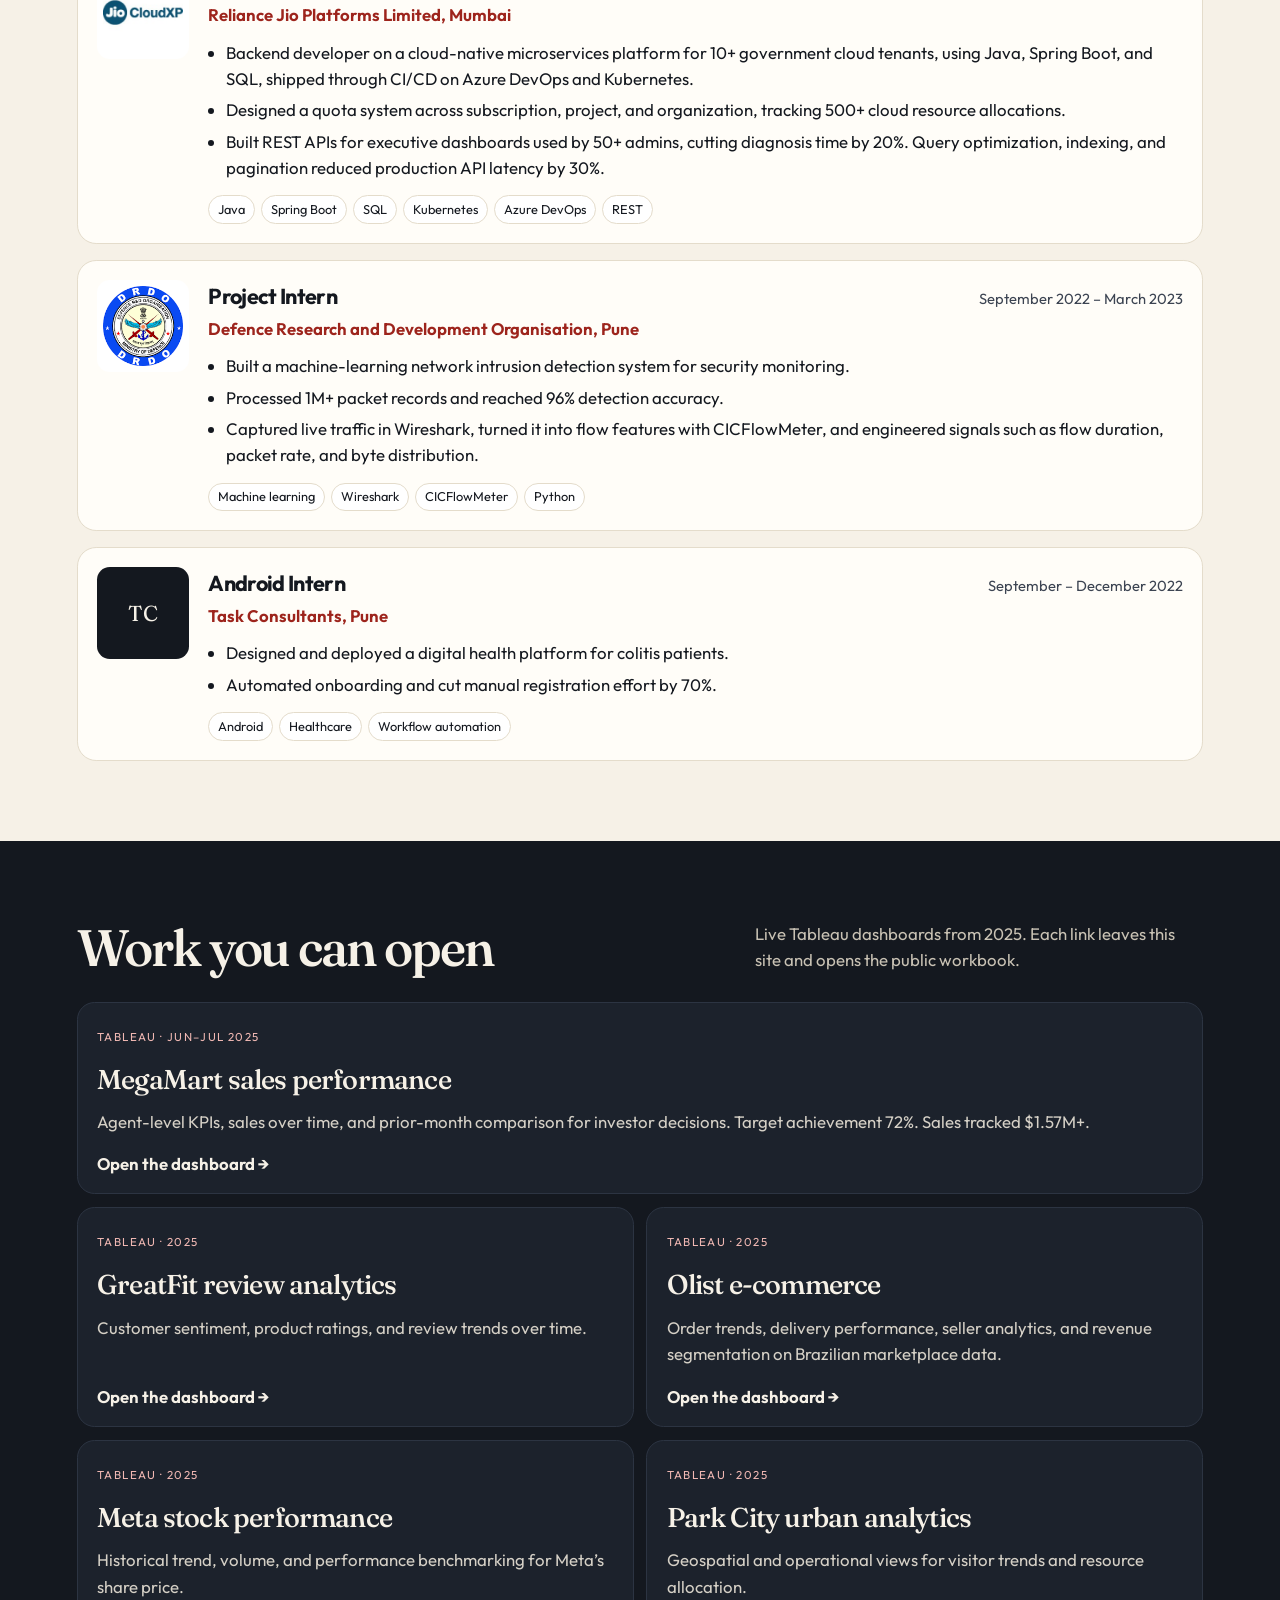
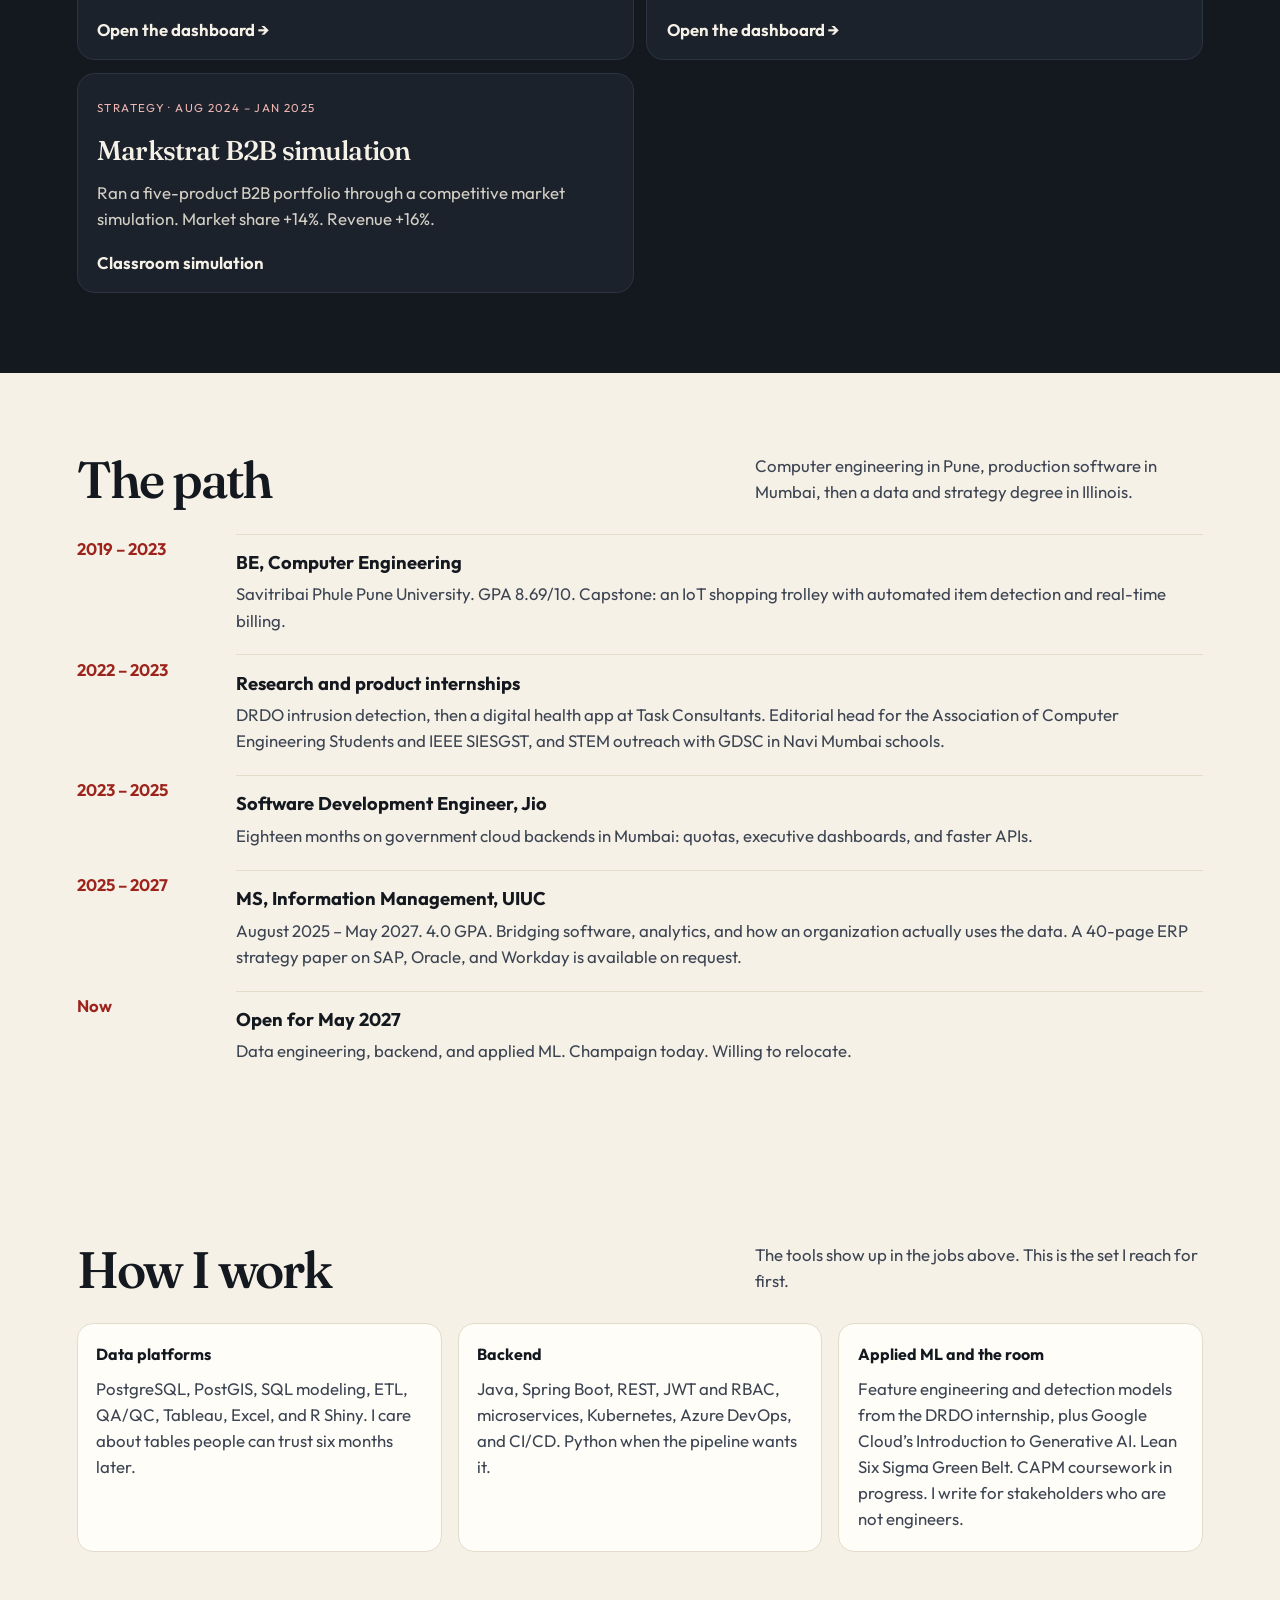
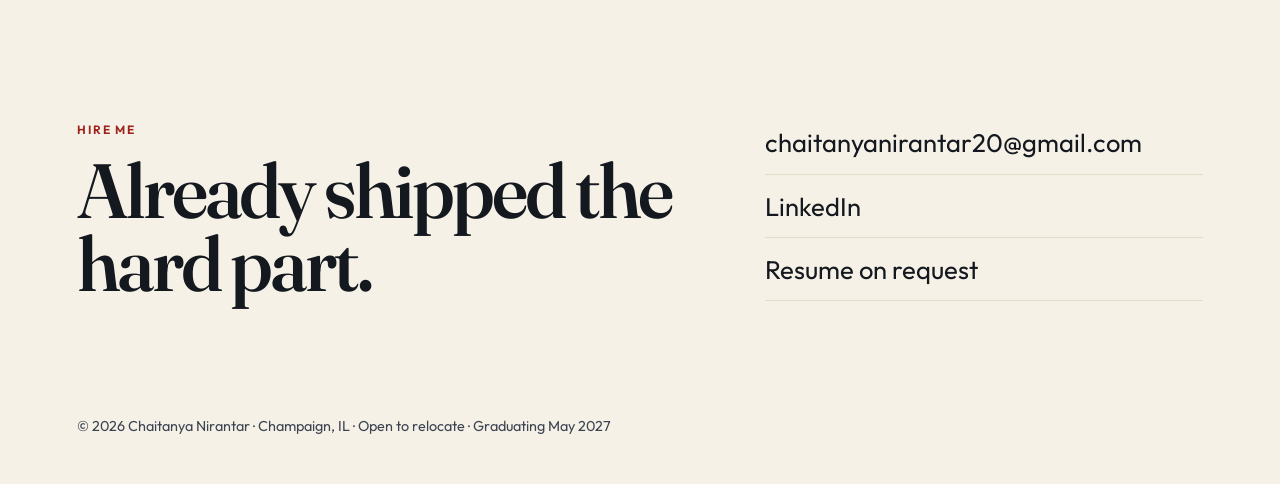
==== commit 47dd85c0: "Rebuild the portfolio around proof, roles, and live work. Recruiters now see the UIUC GPA, Jio and D" ====
--- a/index.html
+++ b/index.html
@@ -1,1649 +1,308 @@
-
 <!DOCTYPE html>
 <html lang="en">
 <head>
-  <meta charset="UTF-8" />
-  <meta name="viewport" content="width=device-width, initial-scale=1.0" />
-  <title>Chaitanya Nirantar | Portfolio</title>
-  <link rel="preconnect" href="https://fonts.googleapis.com" />
-  <link rel="preconnect" href="https://fonts.gstatic.com" crossorigin />
-  <link href="https://fonts.googleapis.com/css2?family=Inter:wght@300;400;500;600;700;800;900&family=DM+Sans:wght@300;400;500;600;700;800;900&display=swap" rel="stylesheet" />
-  <style>
-    *, *::before, *::after { box-sizing: border-box; margin: 0; padding: 0; }
-
-    :root {
-      --bg: #FFFFFF;
-      --bg-alt: #F8FAFC;
-      --text: #1E293B;
-      --muted: #64748B;
-      --accent: #4F46E5;
-      --accent2: #7C3AED;
-      --accent-lt: #EEF2FF;
-      --border: #E2E8F0;
-      --sh: 0 1px 3px rgba(0,0,0,.06),0 4px 16px rgba(0,0,0,.06);
-      --sh-lg: 0 4px 6px rgba(0,0,0,.05),0 10px 40px rgba(0,0,0,.10);
-      --r: 14px;
-      --nav: 68px;
-    }
-
-    html { scroll-behavior: smooth; }
-    body { font-family: 'Inter', sans-serif; color: var(--text); background: var(--bg); overflow-x: hidden; }
-
-    /* NAV */
-    nav {
-      position: fixed; top: 0; left: 0; right: 0; height: var(--nav);
-      z-index: 200; background: rgba(255,255,255,.90);
-      backdrop-filter: blur(18px); border-bottom: 1px solid var(--border);
-    }
-    .nav-in {
-      max-width: 1200px; margin: 0 auto; padding: 0 2rem;
-      height: 100%; display: flex; align-items: center; justify-content: space-between;
-    }
-    .nav-logo {
-      font-family: 'DM Sans', sans-serif; font-weight: 800; font-size: 1.35rem;
-      color: var(--text); text-decoration: none; letter-spacing: -.02em;
-    }
-    .nav-links { display: flex; list-style: none; gap: 1.75rem; align-items: center; }
-    .nav-links a {
-      text-decoration: none; color: var(--muted); font-size: .875rem;
-      font-weight: 500; transition: color .2s;
-    }
-    .nav-links a:hover, .nav-links a.active { color: var(--accent); }
-    .nav-cta {
-      background: var(--accent) !important; color: #fff !important;
-      padding: .45rem 1.2rem; border-radius: 50px;
-      font-size: .8125rem !important; font-weight: 600 !important;
-    }
-    .nav-cta:hover { background: var(--accent2) !important; }
-    .ham { display: none; flex-direction: column; gap: 5px; cursor: pointer; padding: 4px; }
-    .ham span { display: block; width: 24px; height: 2px; background: var(--text); border-radius: 2px; transition: all .3s; }
-
-    /* SHARED */
-    section { padding: 5rem 2rem; }
-    .wrap { max-width: 1200px; margin: 0 auto; }
-    .label { font-size: .72rem; font-weight: 700; letter-spacing: .15em; text-transform: uppercase; color: var(--accent); margin-bottom: .75rem; }
-    .sh {
-      font-family: 'DM Sans', sans-serif;
-      font-size: clamp(2rem,4vw,2.75rem); font-weight: 800;
-      color: var(--text); line-height: 1.15; margin-bottom: 1rem;
-    }
-    .sub { font-size: 1.0625rem; color: var(--muted); line-height: 1.75; max-width: 600px; }
-    .sec-hd { margin-bottom: 3.5rem; }
-    .sec-hd.c { text-align: center; }
-    .sec-hd.c .sub { margin: 0 auto; }
-
-    .fi { opacity: 0; transform: translateY(24px); transition: opacity .65s ease, transform .65s ease; }
-    .fi.v { opacity: 1; transform: none; }
-    .d1{transition-delay:.10s} .d2{transition-delay:.20s}
-    .d3{transition-delay:.30s} .d4{transition-delay:.40s}
-
-    .btn {
-      display: inline-flex; align-items: center; gap: .5rem;
-      padding: .85rem 1.9rem; border-radius: 50px; font-weight: 600;
-      font-size: .9375rem; text-decoration: none; transition: all .2s; border: none; cursor: pointer;
-    }
-    .btn-p { background: var(--accent); color: #fff; }
-    .btn-p:hover { background: var(--accent2); transform: translateY(-2px); box-shadow: 0 8px 24px rgba(79,70,229,.35); }
-    .btn-s { background: #fff; color: var(--text); border: 1.5px solid var(--border); }
-    .btn-s:hover { border-color: var(--accent); color: var(--accent); transform: translateY(-2px); box-shadow: var(--sh); }
-
-    /* HERO */
-    #hero {
-      min-height: 100vh; display: flex; align-items: center;
-      padding: calc(var(--nav) + 3rem) clamp(1.5rem,5vw,6rem) 3rem;
-      background: #fff; position: relative; overflow: hidden;
-    }
-    .hero-glow {
-      position: absolute; border-radius: 50%;
-      pointer-events: none; transform: translate(-50%, -50%); will-change: left, top;
-    }
-    .hero-glow-1 {
-      width: 960px; height: 960px;
-      background: radial-gradient(circle, rgba(79,70,229,.18) 0%, transparent 65%);
-      filter: blur(80px);
-    }
-    .hero-glow-2 {
-      width: 560px; height: 560px;
-      background: radial-gradient(circle, rgba(124,58,237,.14) 0%, transparent 65%);
-      filter: blur(56px);
-    }
-    .hero-wrap {
-      width: 100%; max-width: 1300px; margin: 0 auto;
-      display: grid; grid-template-columns: 1.2fr 1fr;
-      grid-template-rows: 1fr auto; gap: 0 4rem;
-      position: relative; z-index: 1;
-    }
-    .hero-left {
-      display: flex; flex-direction: column;
-      justify-content: center; gap: .1rem;
-      padding: 2rem 0;
-    }
-    .hero-right {
-      display: flex; flex-direction: column; justify-content: center;
-      padding: 2rem 0 2rem 4rem; border-left: 1px solid var(--border);
-    }
-    #hnTop, #hnBot {
-      font-family: 'DM Sans', sans-serif; font-size: clamp(2.9rem,7.5vw,8rem);
-      font-weight: 800; line-height: 0.93; letter-spacing: -.03em; display: block;
-      color: var(--text);
-    }
-    #hnBot {
-      background: linear-gradient(135deg, var(--accent), var(--accent2));
-      -webkit-background-clip: text; -webkit-text-fill-color: transparent; background-clip: text;
-    }
-    .avail-badge {
-      display: inline-flex; align-items: center; gap: .45rem;
-      background: transparent; border: none; color: #15803D;
-      font-size: .8rem; font-weight: 600; letter-spacing: .03em;
-      padding: .35rem .85rem; border-radius: 50px; margin-bottom: 1.25rem;
-    }
-    .avail-dot {
-      width: 7px; height: 7px; border-radius: 50%; background: #22C55E;
-      box-shadow: 0 0 0 3px rgba(34,197,94,.25);
-      animation: pulse-green 2s ease-in-out infinite;
-    }
-    @keyframes pulse-green { 0%,100%{box-shadow:0 0 0 3px rgba(34,197,94,.25)} 50%{box-shadow:0 0 0 6px rgba(34,197,94,.1)} }
-    .hero-role { font-size: 1rem; font-weight: 600; color: var(--text); margin-bottom: .75rem; }
-    .hero-desc { font-size: .9375rem; color: var(--muted); line-height: 1.75; margin-bottom: 2rem; }
-    .hero-acts { display: flex; gap: .75rem; flex-wrap: wrap; }
-    .hero-stats {
-      grid-column: 1 / -1; display: flex; justify-content: center; gap: 0;
-      border-top: 1px solid var(--border); padding-top: 2rem; margin-top: 5rem;
-    }
-    .hero-stats > div { padding: 0 2.5rem; border-right: 1px solid var(--border); text-align: center; }
-    .hero-stats > div:last-child { border-right: none; }
-    .stat-n { font-size: 1.6rem; font-weight: 900; color: var(--text); line-height: 1; letter-spacing: -.04em; }
-    .stat-l { font-size: .8rem; color: var(--muted); margin-top: .25rem; }
-
-    /* avatar */
-    .av-wrap { display: flex; justify-content: center; align-items: center; position: relative; }
-    .av-ring {
-      width: 340px; height: 340px; border-radius: 50%;
-      background: linear-gradient(135deg, var(--accent), var(--accent2));
-      padding: 5px; box-shadow: 0 20px 60px rgba(79,70,229,.25);
-      animation: float 6s ease-in-out infinite; flex-shrink: 0;
-    }
-    @keyframes float { 0%,100%{transform:translateY(0)} 50%{transform:translateY(-13px)} }
-    .av-inner {
-      width: 100%; height: 100%; border-radius: 50%; overflow: hidden;
-      background: linear-gradient(135deg,#EEF2FF,#F5F3FF);
-    }
-    .av-photo { width: 100%; height: 100%; object-fit: cover; object-position: center top; border-radius: 50%; display: block; }
-    .badge {
-      position: absolute; background: #fff; border-radius: 12px; padding: .7rem 1rem;
-      box-shadow: var(--sh-lg); display: flex; align-items: center; gap: .6rem;
-      font-size: .8125rem; font-weight: 600; color: var(--text); white-space: nowrap;
-    }
-    .badge-icon { width: 30px; height: 30px; border-radius: 8px; display: flex; align-items: center; justify-content: center; font-size: .95rem; }
-    .badge-tl { top: 18px; left: -28px; animation: bfl 5s ease-in-out infinite; }
-    .badge-br { bottom: 28px; right: -28px; animation: bfl 5s ease-in-out 1.5s infinite; }
-    @keyframes bfl { 0%,100%{transform:translateY(0)} 50%{transform:translateY(-8px)} }
-
-    /* ABOUT */
-    #about { background: var(--bg-alt); }
-    .about-g { display: grid; grid-template-columns: 1fr 1.4fr; gap: 5rem; align-items: start; }
-    .about-photo-col { position: relative; }
-    .about-photo-frame {
-      width: 100%; max-width: 380px; aspect-ratio: 4/5;
-      border-radius: 20px; overflow: hidden;
-      box-shadow: 0 20px 60px rgba(79,70,229,.18);
-      position: relative;
-    }
-    .about-photo-frame img { width: 100%; height: 100%; object-fit: cover; object-position: center; display: block; }
-    .about-photo-badge {
-      position: absolute; bottom: -18px; right: -18px;
-      background: var(--accent); color: #fff; border-radius: 16px;
-      padding: 1rem 1.25rem; box-shadow: 0 8px 24px rgba(79,70,229,.3);
-      text-align: center;
-    }
-    .about-photo-badge strong { display: block; font-size: 1.5rem; font-weight: 900; letter-spacing: -.03em; }
-    .about-photo-badge span { font-size: .75rem; font-weight: 500; opacity: .85; }
-    .about-content { padding-top: .5rem; }
-    .about-content p { font-size: 1.0625rem; color: var(--muted); line-height: 1.82; margin-bottom: 1.4rem; }
-    .about-content p strong { color: var(--text); font-weight: 600; }
-    .fun-facts { margin-top: 1.75rem; margin-bottom: 2rem; }
-    .fun-facts-title { font-size: .8rem; font-weight: 700; letter-spacing: .1em; text-transform: uppercase; color: var(--accent); margin-bottom: 1rem; }
-    .ff-grid { display: grid; grid-template-columns: 1fr 1fr; gap: .65rem; }
-    .ff {
-      display: flex; align-items: flex-start; gap: .65rem;
-      background: #fff; border: 1px solid var(--border);
-      border-radius: 10px; padding: .75rem 1rem; font-size: .875rem;
-      color: var(--text); font-weight: 500; line-height: 1.45;
-      box-shadow: var(--sh);
-    }
-    .ff-icon { font-size: 1.1rem; flex-shrink: 0; margin-top: .05rem; }
-
-    /* JOURNEY */
-    #journey { background: var(--bg); }
-    .tl { position: relative; max-width: 880px; margin: 0 auto; }
-    .tl::before {
-      content: ''; position: absolute; left: 50%; top: 0; bottom: 0; width: 2px;
-      background: linear-gradient(to bottom, var(--accent), var(--accent2));
-      transform: translateX(-50%);
-    }
-    .tl-item { display: grid; grid-template-columns: 1fr 56px 1fr; gap: 0; margin-bottom: 2.25rem; align-items: center; }
-    .tl-card {
-      background: #fff; border: 1px solid var(--border); border-radius: var(--r);
-      padding: 1.4rem 1.5rem; box-shadow: var(--sh); transition: transform .2s, box-shadow .2s;
-    }
-    .tl-card:hover { transform: translateY(-2px); box-shadow: var(--sh-lg); }
-    .tl-empty {}
-    .tl-dot { display: flex; justify-content: center; align-items: center; position: relative; z-index: 1; }
-    .dot {
-      width: 42px; height: 42px; border-radius: 50%; background: #fff;
-      border: 3px solid var(--accent); display: flex; align-items: center;
-      justify-content: center; font-size: 1rem; box-shadow: 0 0 0 5px rgba(79,70,229,.1);
-    }
-    .tl-yr { font-size: .72rem; font-weight: 700; color: var(--accent); letter-spacing: .05em; text-transform: uppercase; margin-bottom: .3rem; }
-    .tl-card h3 { font-size: .9375rem; font-weight: 700; color: var(--text); margin-bottom: .2rem; }
-    .tl-org { font-size: .8375rem; font-weight: 600; color: var(--accent); margin-bottom: .5rem; }
-    .tl-card p { font-size: .84rem; color: var(--muted); line-height: 1.6; }
-
-    /* SKILLS */
-    #skills { background: var(--bg-alt); }
-    .sk-g { display: grid; grid-template-columns: repeat(3,1fr); gap: 1.75rem; }
-    .sk-cat {
-      background: #fff; border-radius: var(--r); padding: 1.75rem;
-      box-shadow: var(--sh); border: 1px solid var(--border);
-    }
-    .sk-hd { display: flex; align-items: center; gap: .75rem; margin-bottom: 1.4rem; }
-    .sk-ic { width: 40px; height: 40px; border-radius: 10px; background: var(--accent-lt); display: flex; align-items: center; justify-content: center; font-size: 1.1rem; }
-    .sk-hd h3 { font-size: .9375rem; font-weight: 700; color: var(--text); }
-    .tags { display: flex; flex-wrap: wrap; gap: .45rem; }
-    .tag {
-      display: inline-flex; align-items: center; padding: .35rem .85rem; border-radius: 50px;
-      font-size: .8rem; font-weight: 500; background: var(--accent-lt);
-      color: var(--accent); border: 1px solid rgba(79,70,229,.14);
-    }
-    .tag.g { background: #F0FDF4; color: #16A34A; border-color: rgba(22,163,74,.14); }
-    .tag.o { background: #FFF7ED; color: #EA580C; border-color: rgba(234,88,12,.14); }
-
-    /* EXPERIENCE */
-    #experience { background: var(--bg); }
-    .exp-list { display: flex; flex-direction: column; gap: 1.4rem; max-width: 900px; margin: 0 auto; }
-    .exp-card {
-      background: #fff; border: 1px solid var(--border); border-radius: var(--r);
-      padding: 1.75rem 2rem; box-shadow: var(--sh);
-      display: grid; grid-template-columns: 52px 1fr; gap: 1.5rem; align-items: start;
-      transition: transform .2s, box-shadow .2s;
-    }
-    .exp-card:hover { transform: translateY(-2px); box-shadow: var(--sh-lg); }
-    .exp-logo {
-      width: 52px; height: 52px; border-radius: 12px;
-      background: var(--accent-lt); display: flex; align-items: center;
-      justify-content: center; font-size: 1.4rem; flex-shrink: 0;
-    }
-    .exp-top { display: flex; justify-content: space-between; align-items: flex-start; flex-wrap: wrap; gap: .4rem; margin-bottom: .2rem; }
-    .exp-title { font-size: 1.0625rem; font-weight: 700; color: var(--text); }
-    .exp-period {
-      font-size: .78rem; color: var(--muted); background: var(--bg-alt);
-      padding: .22rem .75rem; border-radius: 50px; border: 1px solid var(--border); font-weight: 500;
-    }
-    .exp-co { font-size: .9375rem; color: var(--accent); font-weight: 600; margin-bottom: 1rem; }
-    .exp-ul { list-style: none; display: flex; flex-direction: column; gap: .5rem; }
-    .exp-ul li { font-size: .9125rem; color: var(--muted); line-height: 1.65; padding-left: 1.25rem; position: relative; }
-    .exp-ul li::before { content: '→'; position: absolute; left: 0; color: var(--accent); font-weight: 700; }
-    .exp-ts { display: flex; flex-wrap: wrap; gap: .4rem; margin-top: 1.1rem; }
-
-    /* PROJECTS */
-    #projects { background: var(--bg-alt); }
-    .filter-row { display: flex; gap: .6rem; flex-wrap: wrap; margin-bottom: 2.25rem; }
-    .fbtn {
-      padding: .45rem 1.2rem; border-radius: 50px; border: 1.5px solid var(--border);
-      background: #fff; color: var(--muted); font-size: .875rem; font-weight: 500;
-      cursor: pointer; transition: all .2s; font-family: 'Inter', sans-serif;
-    }
-    .fbtn.on, .fbtn:hover { background: var(--accent); border-color: var(--accent); color: #fff; }
-    .proj-g { display: grid; grid-template-columns: repeat(auto-fill,minmax(330px,1fr)); gap: 1.6rem; }
-    .pc {
-      background: #fff; border-radius: var(--r); border: 1px solid var(--border);
-      overflow: hidden; box-shadow: var(--sh); transition: transform .3s, box-shadow .3s;
-      display: flex; flex-direction: column;
-    }
-    .pc:hover { transform: translateY(-5px); box-shadow: var(--sh-lg); }
-
-    /* project thumbnail */
-    .pc-thumb {
-      height: 158px; position: relative; overflow: hidden;
-      display: flex; align-items: flex-end; padding: 1rem 1.5rem 1.1rem;
-    }
-    .pc-thumb-icon { font-size: 2.5rem; position: absolute; top: 1rem; left: 1.5rem; filter: drop-shadow(0 2px 8px rgba(0,0,0,.2)); z-index: 2; }
-    .pc-thumb-label {
-      position: absolute; top: 1rem; right: 1rem;
-      background: rgba(255,255,255,.22); backdrop-filter: blur(6px);
-      color: #fff; font-size: .7rem; font-weight: 700; letter-spacing: .07em;
-      text-transform: uppercase; padding: .25rem .65rem; border-radius: 50px;
-      border: 1px solid rgba(255,255,255,.3); z-index: 2;
-    }
-    /* decorative bars */
-    .pc-bars {
-      position: absolute; bottom: 0; right: 0;
-      display: flex; align-items: flex-end; gap: 4px;
-      padding: 0 1.25rem 0 0; opacity: .28; z-index: 1;
-    }
-    .pc-bar { width: 13px; background: #fff; border-radius: 3px 3px 0 0; }
-    /* decorative line chart */
-    .pc-line-chart {
-      position: absolute; inset: 0; z-index: 1; opacity: .18;
-    }
-    .pc-line-chart polyline { fill: none; stroke: #fff; stroke-width: 2.5; stroke-linecap: round; stroke-linejoin: round; }
-    .pc-dots-row {
-      position: absolute; top: 48%; left: 0; right: 0;
-      display: flex; justify-content: space-evenly; padding: 0 3rem;
-      z-index: 1; opacity: .22;
-    }
-    .pc-dot { width: 9px; height: 9px; border-radius: 50%; background: #fff; }
-
-    .pc-top { padding: 1.1rem 1.5rem 0; display: flex; justify-content: space-between; align-items: flex-start; }
-    .pc-cat {
-      font-size: .72rem; font-weight: 700; letter-spacing: .07em; text-transform: uppercase;
-      color: var(--accent); background: var(--accent-lt); padding: .22rem .75rem; border-radius: 50px;
-    }
-    .pc-yr { font-size: .8rem; color: var(--muted); font-weight: 500; }
-    .pc-body { padding: .85rem 1.5rem; flex: 1; }
-    .pc-body h3 { font-size: 1.0625rem; font-weight: 700; color: var(--text); margin-bottom: .5rem; line-height: 1.3; }
-    .pc-body p { font-size: .88rem; color: var(--muted); line-height: 1.68; margin-bottom: .85rem; }
-    .pc-metrics { display: flex; gap: .85rem; flex-wrap: wrap; margin-bottom: .7rem; }
-    .met { display: flex; align-items: center; gap: .35rem; font-size: .8rem; color: var(--text); }
-    .met-dot { width: 7px; height: 7px; border-radius: 50%; background: var(--accent); flex-shrink: 0; }
-    .met span:last-child { font-weight: 700; }
-    .pc-foot {
-      padding: .9rem 1.5rem 1.35rem; display: flex; align-items: center;
-      justify-content: space-between; border-top: 1px solid var(--border); flex-wrap: wrap; gap: .65rem;
-    }
-    .tech-row { display: flex; flex-wrap: wrap; gap: .35rem; }
-    .tb { font-size: .72rem; font-weight: 500; padding: .18rem .55rem; border-radius: 4px; background: var(--bg-alt); color: var(--muted); border: 1px solid var(--border); }
-    .pl { display: inline-flex; align-items: center; gap: .35rem; font-size: .875rem; font-weight: 600; color: var(--accent); text-decoration: none; transition: gap .18s; }
-    .pl:hover { gap: .6rem; }
-    .pl-na { color: var(--muted); font-size: .875rem; font-style: italic; }
-    .pc-thumb-img {
-      position: absolute; inset: 0; width: 100%; height: 100%;
-      object-fit: cover; object-position: top left; z-index: 0; display: block;
-    }
-    .pc-thumb.has-img::after {
-      content: ''; position: absolute; inset: 0; z-index: 1;
-      background: linear-gradient(to bottom, rgba(0,0,0,.18) 0%, rgba(0,0,0,.52) 100%);
-    }
-
-    /* CERTIFICATIONS */
-    #certifications { background: var(--bg); }
-    .cert-g { display: grid; grid-template-columns: repeat(auto-fill,minmax(265px,1fr)); gap: 1.5rem; }
-    .cert-card {
-      background: #fff; border: 1px solid var(--border); border-radius: var(--r);
-      overflow: hidden; box-shadow: var(--sh); transition: transform .2s, box-shadow .2s; cursor: pointer;
-    }
-    .cert-card:hover { transform: translateY(-3px); box-shadow: var(--sh-lg); }
-    .cert-img { width: 100%; height: 175px; object-fit: cover; object-position: center top; display: block; }
-    .cert-ph {
-      width: 100%; height: 175px; display: flex; flex-direction: column;
-      align-items: center; justify-content: center; font-size: 2.8rem; gap: .45rem;
-    }
-    .cert-ph span { font-size: .825rem; font-weight: 700; }
-    .cert-body { padding: 1.1rem 1.25rem; }
-    .cert-iss { font-size: .7rem; font-weight: 700; letter-spacing: .08em; text-transform: uppercase; color: var(--accent); margin-bottom: .3rem; }
-    .cert-name { font-size: .9125rem; font-weight: 700; color: var(--text); margin-bottom: .25rem; line-height: 1.4; }
-    .cert-dt { font-size: .8rem; color: var(--muted); }
-    .cert-progress {
-      display: inline-flex; align-items: center; gap: .4rem;
-      font-size: .7rem; font-weight: 700; color: #B45309;
-      background: #FEF3C7; border: 1px solid rgba(180,83,9,.18);
-      padding: .22rem .75rem; border-radius: 50px; margin-bottom: .4rem;
-    }
-    .cert-progress::before {
-      content: ''; width: 6px; height: 6px; border-radius: 50%;
-      background: #F59E0B; display: inline-block;
-      animation: certpulse 1.5s ease-in-out infinite;
-    }
-    @keyframes certpulse { 0%,100%{opacity:1;transform:scale(1)} 50%{opacity:.4;transform:scale(1.5)} }
-
-    /* VOLUNTEERING */
-    #volunteering { background: var(--bg-alt); }
-    .vol-g { display: grid; grid-template-columns: repeat(auto-fill,minmax(330px,1fr)); gap: 1.6rem; }
-    .vol-card {
-      background: #fff; border-radius: var(--r); border: 1px solid var(--border);
-      overflow: hidden; box-shadow: var(--sh); transition: transform .2s, box-shadow .2s;
-    }
-    .vol-card:hover { transform: translateY(-3px); box-shadow: var(--sh-lg); }
-    .vol-img { width: 100%; height: 215px; object-fit: cover; display: block; }
-    .vol-ph { width: 100%; height: 215px; display: flex; align-items: center; justify-content: center; font-size: 4rem; }
-    .vol-body { padding: 1.4rem 1.5rem; }
-    .vol-role { font-size: .7rem; font-weight: 700; color: var(--accent); text-transform: uppercase; letter-spacing: .08em; margin-bottom: .35rem; }
-    .vol-body h3 { font-size: 1.0125rem; font-weight: 700; color: var(--text); margin-bottom: .45rem; }
-    .vol-body p { font-size: .88rem; color: var(--muted); line-height: 1.68; }
-    .vol-per { font-size: .8rem; color: var(--muted); margin-top: .8rem; display: flex; align-items: center; gap: .35rem; }
-
-    /* gallery */
-    .gallery { display: grid; grid-template-columns: repeat(3,1fr); gap: 1rem; margin-top: 2.75rem; }
-    .gallery.wide { grid-template-columns: repeat(3,1fr); }
-    .gallery > div { overflow: hidden; border-radius: 10px; }
-    .gimg { width: 100%; height: 200px; object-fit: cover; display: block; transition: transform .3s, filter .3s; cursor: pointer; }
-    .gimg:hover { transform: scale(1.04); filter: brightness(1.06); }
-
-    /* CONTACT */
-    #contact { background: var(--text); color: #fff; }
-    #contact .label { color: #818CF8; }
-    #contact .sh { color: #fff; }
-    #contact .sub { color: #94A3B8; }
-    .con-g { display: grid; grid-template-columns: 1fr 1fr; gap: 5rem; align-items: center; }
-    .con-links { display: flex; flex-direction: column; gap: 1.1rem; margin-top: 2.25rem; }
-    .con-link {
-      display: flex; align-items: center; gap: 1rem; text-decoration: none; color: #fff;
-      padding: 1.15rem 1.4rem; border-radius: var(--r);
-      background: rgba(255,255,255,.05); border: 1px solid rgba(255,255,255,.1);
-      transition: all .2s;
-    }
-    .con-link:hover { background: rgba(79,70,229,.3); border-color: rgba(99,102,241,.4); transform: translateX(4px); }
-    .con-link-ic { width: 42px; height: 42px; border-radius: 10px; background: rgba(255,255,255,.08); display: flex; align-items: center; justify-content: center; font-size: 1.2rem; flex-shrink: 0; }
-    .con-link-t strong { display: block; font-weight: 600; font-size: .9375rem; }
-    .con-link-t span { font-size: .875rem; color: #94A3B8; }
-    .cta-box { text-align: center; }
-    .cta-hdg { font-family: 'DM Sans', sans-serif; font-size: clamp(1.75rem,3vw,2.5rem); font-weight: 700; color: #fff; line-height: 1.2; margin-bottom: 1.4rem; }
-    .cta-hdg em { font-style: italic; color: #818CF8; }
-    .cta-sub { color: #94A3B8; font-size: 1rem; margin-bottom: 2rem; line-height: 1.72; }
-
-    /* FOOTER */
-    footer { background: #0F0F1A; color: #475569; text-align: center; padding: 1.75rem 2rem; font-size: .875rem; }
-    footer a { color: #818CF8; text-decoration: none; }
-
-    /* LIGHTBOX */
-    .lb { display: none; position: fixed; inset: 0; background: rgba(0,0,0,.92); z-index: 900; align-items: center; justify-content: center; padding: 2rem; }
-    .lb.on { display: flex; }
-    .lb img { max-width: 90vw; max-height: 88vh; object-fit: contain; border-radius: 8px; }
-    .lb-close {
-      position: absolute; top: 1.25rem; right: 1.25rem; background: rgba(255,255,255,.15);
-      border: none; color: #fff; width: 44px; height: 44px; border-radius: 50%;
-      font-size: 1.2rem; cursor: pointer; display: flex; align-items: center; justify-content: center;
-      transition: background .2s;
-    }
-    .lb-close:hover { background: rgba(255,255,255,.28); }
-
-    /* CUSTOM CURSOR */
-    @media (hover: hover) and (pointer: fine) {
-      * { cursor: none !important; }
-      .cursor-dot {
-        width: 7px; height: 7px; border-radius: 50%;
-        background: var(--accent); position: fixed;
-        pointer-events: none; z-index: 9999;
-        transform: translate(-50%, -50%);
-        transition: width .22s, height .22s, opacity .3s;
-        opacity: 0;
-      }
-      .cursor-ring {
-        width: 36px; height: 36px; border-radius: 50%;
-        border: 1.5px solid var(--accent); position: fixed;
-        pointer-events: none; z-index: 9998;
-        transform: translate(-50%, -50%);
-        transition: width .3s, height .3s, opacity .3s, background .3s;
-        opacity: 0;
-      }
-      .cursor-dot.cur-on { opacity: 1; }
-      .cursor-ring.cur-on { opacity: .6; }
-      .cursor-dot.cur-hov { width: 0; height: 0; opacity: 0; }
-      .cursor-ring.cur-hov { width: 52px; height: 52px; opacity: 1; background: rgba(124,58,237,.08); }
-    }
-
-    /* SCROLL TOP */
-    .st {
-      position: fixed; bottom: 2rem; right: 2rem; width: 44px; height: 44px;
-      border-radius: 50%; background: var(--accent); color: #fff; border: none;
-      cursor: pointer; display: flex; align-items: center; justify-content: center;
-      font-size: 1.1rem; box-shadow: 0 4px 20px rgba(79,70,229,.4);
-      opacity: 0; transform: translateY(10px); transition: all .3s; z-index: 50;
-    }
-    .st.on { opacity: 1; transform: none; }
-    .st:hover { background: var(--accent2); transform: translateY(-2px); }
-
-    /* RESPONSIVE */
-    @media (max-width: 900px) {
-      .sk-g { grid-template-columns: 1fr 1fr; }
-    }
-    @media (max-width: 768px) {
-      section { padding: 4rem 1.25rem; }
-      .hero-wrap { grid-template-columns: 1fr; gap: 2rem 0; }
-      .hero-left { padding: 1.5rem 0 0; }
-      .hero-right { border-left: none; padding: 0; }
-      #hnTop, #hnBot { font-size: clamp(2.5rem,14vw,5rem); }
-      .hero-stats { flex-wrap: wrap; margin-top: 1.25rem; padding-top: 1.25rem; }
-      .hero-stats > div { flex: 1 1 40%; border-right: none; padding: .4rem 0; }
-      .av-ring { width: 240px; height: 240px; }
-      .badge-tl { left: 0; } .badge-br { right: 0; }
-      .about-g { grid-template-columns: 1fr; gap: 2.5rem; }
-      .about-photo-frame { max-width: 100%; aspect-ratio: 4/3; }
-      .about-photo-badge { bottom: -12px; right: 12px; }
-      .ff-grid { grid-template-columns: 1fr; }
-      .tl::before { left: 20px; }
-      .tl-item { grid-template-columns: 44px 1fr; }
-      .tl-empty { display: none; }
-      .tl-dot { justify-content: flex-start; }
-      .dot { width: 36px; height: 36px; font-size: .85rem; }
-      .tl-item .tl-dot { order: -1; }
-      .sk-g { grid-template-columns: 1fr; }
-      .exp-card { grid-template-columns: 1fr; gap: .9rem; }
-      .proj-g { grid-template-columns: 1fr; }
-      .gallery { grid-template-columns: 1fr 1fr; }
-      .con-g { grid-template-columns: 1fr; gap: 3rem; }
-      .nav-links { display: none; }
-      .ham { display: flex; }
-      .nav-links.open {
-        display: flex; flex-direction: column;
-        position: absolute; top: var(--nav); left: 0; right: 0;
-        background: #fff; padding: 1.5rem 2rem; border-bottom: 1px solid var(--border);
-        box-shadow: var(--sh-lg); gap: 1.25rem;
-      }
-    }
-    @media (max-width: 480px) {
-      .gallery { grid-template-columns: 1fr; }
-      .ff-grid { grid-template-columns: 1fr; }
-      .cert-g { grid-template-columns: 1fr; }
-      .vol-g { grid-template-columns: 1fr; }
-    }
-  </style>
+  <meta charset="UTF-8">
+  <meta name="viewport" content="width=device-width, initial-scale=1">
+  <title>Chaitanya Nirantar — Data engineering and backend</title>
+  <meta name="description" content="Chaitanya Nirantar builds data platforms and backends. MS Information Management at UIUC, 4.0 GPA, graduating May 2027. Open to data engineering, backend, and applied ML.">
+  <meta property="og:title" content="Chaitanya Nirantar — Data engineering and backend">
+  <meta property="og:description" content="PostgreSQL and PostGIS at Illinois Natural History Survey. Java backends at Jio. Live Tableau dashboards. Graduating May 2027, open to relocate.">
+  <meta property="og:type" content="website">
+  <meta property="og:url" content="https://chaitanyanirantar.github.io/">
+  <link rel="preconnect" href="https://fonts.googleapis.com">
+  <link rel="preconnect" href="https://fonts.gstatic.com" crossorigin>
+  <link href="https://fonts.googleapis.com/css2?family=Fraunces:ital,opsz,wght@0,9..144,560;0,9..144,600;1,9..144,560&family=Outfit:wght@400;500;600;700&display=swap" rel="stylesheet">
+  <link rel="stylesheet" href="site.css">
 </head>
 <body>
-
-<div class="cursor-dot" id="cdot"></div>
-<div class="cursor-ring" id="cring"></div>
-
-<!-- NAV -->
-<nav id="nav">
-  <div class="nav-in">
-    <a href="#hero" class="nav-logo">CN</a>
+  <a class="skip" href="#work">Skip to work</a>
+
+  <header class="nav" id="nav">
+    <a class="brand" href="#top">Chaitanya Nirantar</a>
+    <button class="menu" type="button" aria-expanded="false" aria-controls="navlinks">Menu</button>
     <ul class="nav-links" id="navlinks">
-      <li><a href="#about">About</a></li>
-      <li><a href="#journey">Journey</a></li>
-      <li><a href="#experience">Experience</a></li>
+      <li><a href="#work">Work</a></li>
       <li><a href="#projects">Projects</a></li>
-      <li><a href="#certifications">Certifications</a></li>
-      <li><a href="#volunteering">Volunteering</a></li>
-      <li><a href="#contact" class="nav-cta">Contact</a></li>
+      <li><a href="#path">Path</a></li>
+      <li><a href="#skills">Skills</a></li>
+      <li><a class="nav-cta" href="#contact">Hire me</a></li>
     </ul>
-    <div class="ham" id="ham" onclick="toggleNav()">
-      <span></span><span></span><span></span>
+  </header>
+
+  <main id="top">
+    <section class="hero">
+      <div>
+        <p class="kicker">Available · Graduating May 2027</p>
+        <h1>Chaitanya<br><em>Nirantar</em></h1>
+        <p class="lede">I build the databases, APIs, and dashboards that turn messy operations into decisions a team can trust. <em>Data engineering, backend, and applied ML.</em></p>
+        <div class="actions">
+          <a class="btn btn-primary" href="mailto:chaitanyanirantar20@gmail.com?subject=Role%20for%20Chaitanya%20Nirantar">Email me about a role</a>
+          <a class="btn btn-ghost" href="#work">See the work</a>
+        </div>
+        <p class="meta">
+          <span>Champaign, IL</span>
+          <span>Open to relocate</span>
+          <span>MS Information Management, UIUC</span>
+        </p>
+      </div>
+      <div class="portrait-wrap">
+        <img class="portrait" src="chai.jpg" alt="Chaitanya Nirantar">
+        <div class="gpa">
+          <strong>4.0</strong>
+          <span>GPA · MS at UIUC</span>
+        </div>
+      </div>
+    </section>
+
+    <div class="proof" aria-label="Selected results">
+      <article>
+        <b>4.0</b>
+        <p>GPA in the MS Information Management program at UIUC.</p>
+      </article>
+      <article>
+        <b>−30%</b>
+        <p>API latency in production at Reliance Jio, after indexing and pagination.</p>
+      </article>
+      <article>
+        <b>10+</b>
+        <p>Government cloud tenants on the microservices platform I built against.</p>
+      </article>
+      <article>
+        <b>96%</b>
+        <p>Detection accuracy on 1M+ network packets, DRDO research internship.</p>
+      </article>
     </div>
-  </div>
-</nav>
-
-<!-- HERO -->
-<section id="hero">
-  <div class="hero-glow hero-glow-1" id="hg1"></div>
-  <div class="hero-glow hero-glow-2" id="hg2"></div>
-  <div class="hero-wrap">
-    <div class="hero-left">
-      <div id="hnTop">Chaitanya</div>
-      <div id="hnBot">Nirantar</div>
-    </div>
-    <div class="hero-right">
-      <div class="avail-badge"><span class="avail-dot"></span>Available to work</div>
-      <p class="hero-role">Software &amp; Data Professional</p>
-      <p class="hero-desc">Building clarity from complexity—through scalable systems, data-driven thinking, and execution-focused engineering.</p>
-      <div class="hero-acts">
-        <a href="Chaitanya_s_Resume_v1 (2).pdf" download class="btn btn-p">↓ Download Resume</a>
-        <a href="#contact" class="btn btn-s">Let's Connect →</a>
-      </div>
-    </div>
-    <div class="hero-stats">
-      <div><div class="stat-n" data-count="3" data-suffix="+">3+</div><div class="stat-l">Years Experience</div></div>
-      <div><div class="stat-n" data-count="8" data-suffix="+">8+</div><div class="stat-l">Data Projects</div></div>
-      <div><div class="stat-n" data-count="4.0" data-decimal="true">4.0</div><div class="stat-l">GPA at UIUC</div></div>
-      
-    </div>
-  </div>
-</section>
-
-<!-- ABOUT -->
-<section id="about">
-  <div class="wrap">
-    <div class="about-g">
-      <!-- photo -->
-      <div class="about-photo-col fi">
-        <div class="about-photo-frame">
-          <img src="chai.jpg" alt="Chaitanya Nirantar" />
-        </div>
-        <div class="about-photo-badge">
-          <strong>4.0</strong>
-          <span>GPA at UIUC</span>
-        </div>
-      </div>
-      <!-- content -->
-      <div class="about-content fi d2">
-        <div class="label">About Me</div>
-        <h2 class="sh">From Engineering<br>to Business Impact</h2>
-        <p>
-          My journey began in <strong>Savitribai Phule Pune University</strong>, where I
-          built a strong foundation in <strong>software systems, problem-solving, and scalable engineering design.</strong>
-        </p>
-        <p>
-          I later joined <strong>Reliance Jio as a Software Development Engineer</strong>, where working on large-scale cloud and backend systems helped me realize the real power of data—not just as an output of systems, but as a driver of business decisions and measurable impact.
-<br>
-That realization led me to <strong>UIUC MSIM program</strong>, where I am expanding my focus beyond engineering into the intersection of software, data, and business strategy. Today, I aim to help organizations build technology solutions that are not only scalable and efficient, but also deeply data-driven and aligned with business outcomes.
-
-        <div class="fun-facts">
-          <div class="fun-facts-title">A little more about me</div>
-          <div class="ff-grid">
-            <div class="ff"><span class="ff-icon">🤝</span>Builder who thrives at the intersection of engineering and business impact</div>
-            <div class="ff"><span class="ff-icon">📊</span>Data-first mindset with experience turning systems into actionable insights</div>
-            <div class="ff"><span class="ff-icon">🌏</span>Mumbai to Tempe, bridging two worlds and cultures</div>
-            <div class="ff"><span class="ff-icon">🔧</span>I like broken systems—because fixing them is where engineering becomes impact</div>
-            <div class="ff"><span class="ff-icon">☕</span>Firm believer that every problem has a data-driven solution</div>
-            <div class="ff"><span class="ff-icon">📚</span>Always exploring how software + data can drive smarter business decisions</div>
-          </div>
-        </div>
-
-        <a href="#journey" class="btn btn-p">See My Journey →</a>
-      </div>
-    </div>
-  </div>
-</section>
-
-<!-- JOURNEY -->
-<section id="journey">
-  <div class="wrap">
-    <div class="sec-hd c fi">
-      <div class="label">My Journey</div>
-      <h2 class="sh">From Engineering to Strategy</h2>
-      <p class="sub">A deliberate path from technical foundations to business leadership, each chapter building on the last.</p>
-    </div>
-    <div class="tl">
-<div class="tl-item fi">
-  <div class="tl-card" style="border-color:#10B981;background:linear-gradient(135deg,#ECFDF5,#FFFFFF)">
-    
-    <div class="tl-yr" style="color:#059669">2019 – 2023</div>
-    
-    <h3 style="color:#1F2937">Bachelor of Engineering</h3>
-    
-    <div class="tl-org" style="color:#059669">
-      Savitribai Phule Pune University
-    </div>
-    
-    <p style="color:#374151">
-      Computer Engineering. Built a strong foundation in software systems, problem-solving, and scalable engineering design. GPA: 8.69/10
-    </p>
-  </div>
-
-  <div class="tl-dot"><div class="dot">🎓</div></div>
-  <div class="tl-empty"></div>
-</div>
-<div class="tl-item fi">
-  <div class="tl-empty"></div>
-  <div class="tl-dot"><div class="dot">✍️</div></div>
-
-  <div class="tl-card" style="border-color:#F59E0B;background:linear-gradient(135deg,#FFFBEB,#FFFFFF)">
-    
-    <div class="tl-yr" style="color:#D97706">2022 – 2023</div>
-    
-    <h3 style="color:#1F2937">Editorial Head</h3>
-    
-    <div class="tl-org" style="color:#D97706">
-      Association of Computer Engineering Students
-    </div>
-    
-    <p style="color:#374151">
-      Managed publicity, outreach, and technical communications for the IEEE SIESGST branch. 
-      Earned a Certificate of Appreciation from the executive committee.
-    </p>
-  </div>
-</div>
-      <div class="tl-item fi">
-  <div class="tl-card" style="border-color:#4285F4;background:linear-gradient(135deg,#EFF6FF,#fff)">
-    <div class="tl-yr" style="color:#2563EB">2022 – 2023</div>
-    <h3>Core Member</h3>
-    <div class="tl-org" style="color:#2563EB">Google Developer Students Club</div>
-    <p>Volunteered for WiE STEM Lectures at Gyan Jyoti Savitribai Phule School and NMMC School No. 11, delivering STEM education to inspire young students across Navi Mumbai.</p>
-  </div>
-
-  <div class="tl-dot">
-    <div class="dot" style="border-color:#4285F4;box-shadow:0 0 0 5px rgba(66,133,244,.15)">🌟</div>
-  </div>
-
-  <div class="tl-empty"></div>
-</div>
-
-   <div class="tl-item fi">
-  <div class="tl-empty"></div>
-
-  <div class="tl-dot">
-    <div class="dot" style="border-color:#EF4444;box-shadow:0 0 0 5px rgba(239,68,68,.15)">🛡️</div>
-  </div>
-
-  <div class="tl-card" style="border-color:#EF4444;background:linear-gradient(135deg,#FEF2F2,#fff)">
-    <div class="tl-yr" style="color:#DC2626">September 2022 – March 2023</div>
-    <h3>Project Intern</h3>
-    <div class="tl-org" style="color:#DC2626">Defence Research & Development Organisation (DRDO), Pune</div>
-    <p>Engineered an ML-driven Network Intrusion Detection System, processing large-scale network traffic data to identify and mitigate cybersecurity threats with high detection accuracy.</p>
-  </div>
-</div>
-
-   <div class="tl-item fi">
-  <div class="tl-card" style="border-color:#06B6D4;background:linear-gradient(135deg,#ECFEFF,#fff)">
-    <div class="tl-yr" style="color:#0891B2">Sept – Dec 2022</div>
-    <h3>Android Intern</h3>
-    <div class="tl-org" style="color:#0891B2">Task Consultants, Pune</div>
-    <p>Designed and deployed a digital health platform for Colitis patients, automating onboarding workflows and reducing manual registration effort by 70%.</p>
-  </div>
-
-  <div class="tl-dot">
-    <div class="dot" style="border-color:#06B6D4;box-shadow:0 0 0 5px rgba(6,182,212,.15)">📱</div>
-  </div>
-
-  <div class="tl-empty"></div>
-</div>
-
-     <div class="tl-item fi">
-  <div class="tl-empty"></div>
-
-  <div class="tl-dot">
-    <div class="dot" style="border-color:#8B5CF6;box-shadow:0 0 0 5px rgba(139,92,246,.15)">☁️</div>
-  </div>
-
-  <div class="tl-card" style="border-color:#8B5CF6;background:linear-gradient(135deg,#F5F3FF,#fff)">
-    <div class="tl-yr" style="color:#7C3AED">December 2023 – June 2025</div>
-    <h3>Software Development Engineer</h3>
-    <div class="tl-org" style="color:#7C3AED">Reliance Jio Platforms Limited, Mumbai, India</div>
-    <p>Built scalable cloud-native backend solutions supporting government cloud platforms, enabling efficient resource provisioning, secure service delivery, and data-driven operations at enterprise scale.</p>
-  </div>
-</div>
-
-    <div class="tl-item fi">
-  <div class="tl-card" style="border-color:#F59E0B;background:linear-gradient(135deg,#FFF7ED,#fff)">
-    <div class="tl-yr" style="color:#EA580C">Aug 2025 – May 2027</div>
-    <h3>Master of Science, Information Management</h3>
-    <div class="tl-org" style="color:#EA580C">University of Illinois Urbana-Champaign</div>
-    <p>Leveraging UIUC's MSIM program to bridge engineering, data analytics, and business strategy, enabling organizations to make smarter, data-driven decisions.</p>
-  </div>
-  <div class="tl-dot">
-    <div class="dot" style="border-color:#F59E0B;box-shadow:0 0 0 5px rgba(245,158,11,.15)">🎓</div>
-  </div>
-  <div class="tl-empty"></div>
-</div>
-
-   <div class="tl-item fi">
-  <div class="tl-empty"></div>
-
-  <div class="tl-dot">
-    <div class="dot" style="border-color:#3B82F6;box-shadow:0 0 0 5px rgba(59,130,246,.15)">💻</div>
-  </div>
-
-  <div class="tl-card" style="border-color:#3B82F6;background:linear-gradient(135deg,#EFF6FF,#fff)">
-    <div class="tl-yr" style="color:#2563EB">January 2026 – May 2026</div>
-    <h3>Technology Consultant</h3>
-    <div class="tl-org" style="color:#2563EB">Business Intelligence Group, Champaign</div>
-    <p>Led digital transformation of federal grant reporting by building a secure SQL-based analytics platform with backend services enabling scalable, cross-project data insights.</p>
-  </div>
-</div>
-<div class="tl-item fi">
-  <div class="tl-card"
-       style="border-color:#0F766E;background:linear-gradient(135deg,#F0FDFA,#fff)">
-    
-    <div class="tl-yr" style="color:#0F766E">June 2026 – Present</div>
-    
-    <h3>Data Intern</h3>
-    
-    <div class="tl-org" style="color:#0F766E">
-      Illinois Natural History Survey (INHS), Prairie Research Institute
-    </div>
-    
-    <p>
-      Designing a centralized SQL and PostGIS data platform that integrates
-      decades of fisheries and ecological monitoring data, improving data
-      quality, accessibility, and long-term resource management across the
-      Illinois River Biological Station.
-    </p>
-  </div>
-
-  <div class="tl-dot">
-    <div class="dot"
-         style="border-color:#0F766E;box-shadow:0 0 0 5px rgba(15,118,110,.15)">
-      🐟
-    </div>
-  </div>
-
-  <div class="tl-empty"></div>
-</div>
-
-      <div class="tl-item fi">
-  <div class="tl-empty"></div>
-
-  <div class="tl-dot">
-    <div class="dot"
-         style="border-color:#10B981;box-shadow:0 0 0 5px rgba(16,185,129,.15)">
-      ✨
-    </div>
-  </div>
-
-  <div class="tl-card"
-       style="border-color:#10B981;background:linear-gradient(135deg,#F0FDF4,#fff)">
-    <div class="tl-yr" style="color:#16A34A">Graduating May 2027</div>
-    <h3>Open to Opportunities</h3>
-    <div class="tl-org" style="color:#16A34A">
-      Data Engineering · Backend Development · AI/ML
-    </div>
-    <p>
-      Ready to apply experience in data platforms, cloud-native backend systems,
-      and applied AI to build scalable, high-impact technology.
-    </p>
-  </div>
-</div>
-
-    </div>
-  </div>
-</section>
-
-<!-- SKILLS -->
-<section id="skills">
-  <div class="wrap">
-    <div class="sec-hd c fi">
-      <div class="label">Skills and Tools</div>
-      <h2 class="sh">What I Bring to the Table</h2>
-      <p class="sub">A versatile toolkit spanning data analytics, project management, and operational strategy.</p>
-    </div>
-    <div class="sk-g">
-      <div class="sk-cat fi">
-        <div class="sk-hd"><div class="sk-ic">📊</div><h3>Data Analytics and Visualization</h3></div>
-        <div class="tags">
-          <span class="tag">SQL</span><span class="tag">KPI Design</span><span class="tag">Data Modeling</span>
-          <span class="tag">ETL</span><span class="tag">Excel</span><span class="tag">Power BI</span>
-          <span class="tag">Tableau</span><span class="tag">Data Storytelling</span><span class="tag">Database Designing</span><span class="tag">Data Quality</span>
-          <span class="tag">Data Warehousing</span>
-        </div>
-      </div>
-      <div class="sk-cat fi d1">
-        <div class="sk-hd"><div class="sk-ic">🗂️</div><h3>Software Engineering & Backend Development</h3></div>
-        <div class="tags">
-          <span class="tag g">Java</span><span class="tag g">Spring Boot</span><span class="tag g">REST APIs</span>
-          <span class="tag g">Microservices</span>
-          <span class="tag g">Python</span><span class="tag g">JWT and RBAC</span><span class="tag g">GitHub</span>
-          <span class="tag g">CI/CD</span><span class="tag g">Azure DevOps</span>
-          <span class="tag g">Relational Databases</span><span class="tag g">Machine Learning</span>
-        </div>
-      </div>
-      <div class="sk-cat fi d2">
-        <div class="sk-hd"><div class="sk-ic">⚙️</div><h3>Soft Skills</h3></div>
-        <div class="tags">
-          <span class="tag o">Strong Problem Solving Skills</span><span class="tag o">Stakeholder Management</span>
-          <span class="tag o">Strong Presentation Skills</span><span class="tag o">Critical & Analytical thinking</span>
-          <span class="tag o">Process Improvement</span><span class="tag o">Supply Chain</span>
-          <span class="tag o">Cross-Functional Coordination</span><span class="tag o">KPI Monitoring</span>
-        </div>
-      </div>
-    </div>
-  </div>
-</section>
-
-<!-- EXPERIENCE -->
-<section id="experience">
-  <div class="wrap">
-    <div class="sec-hd fi">
-      <div class="label">Work Experience</div>
-      <h2 class="sh">Professional History</h2>
-      <p class="sub">Real-world impact across telecom, education, tech consulting, and international events.</p>
-    </div>
-    <div class="exp-list">
-<div class="exp-card fi">
-  <div class="exp-logo" style="
-    width:42px;
-    height:42px;
-    display:flex;
-    align-items:center;
-    justify-content:center;
-    border-radius:12px;
-    overflow:hidden;
-    background:#FFFFFF;
-  ">
-    <img src="inhs_logo.jpeg" alt="Illinois Natural History Survey Logo" style="
-      width:100%;
-      height:100%;
-      object-fit:contain;
-    ">
-  </div>
-
-  <div>
-    <div class="exp-top">
-      <div class="exp-title">Aquatic Ecology Database Developer</div>
-      <div class="exp-period">June 2026 – Present</div>
-    </div>
-
-    <div class="exp-co">
-      Illinois Natural History Survey, Prairie Research Institute, UIUC
-    </div>
-
-    <ul class="exp-ul">
-      <li>
-        Architecting a centralized relational database to integrate decades of
-        fisheries, water-quality, vegetation, mussel, telemetry, and other
-        ecological monitoring data collected by the Illinois River Biological Station.
-      </li>
-
-      <li>
-        Designing normalized SQL schemas and geospatial data models using
-        PostgreSQL and PostGIS, improving data consistency, traceability, and
-        cross-program analysis for long-term resource monitoring initiatives.
-      </li>
-
-      <li>
-        Developing Python and R-based ETL pipelines to transform fragmented
-        legacy datasets into standardized, analysis-ready tables with automated
-        validation and QA/QC controls.
-      </li>
-
-      <li>
-        Building backend data-access services and interactive R Shiny
-        visualizations that help researchers monitor ecological trends and make
-        data-driven decisions for long-term aquatic resource management.
-      </li>
-
-      <li>
-        Collaborating with ecologists, field researchers, and program stakeholders
-        to translate complex sampling protocols and research requirements into
-        scalable database structures and data products.
-      </li>
-    </ul>
-
-    <div class="exp-ts">
-      <span class="tag">PostgreSQL</span>
-      <span class="tag">PostGIS</span>
-      <span class="tag o">Python</span>
-      <span class="tag o">R</span>
-      <span class="tag g">ETL</span>
-      <span class="tag g">R Shiny</span>
-      <span class="tag">Data Modeling</span>
-      <span class="tag">QA/QC</span>
-    </div>
-  </div>
-</div>
-      <div class="exp-card fi">
-        <div class="exp-logo" style="
-  width:42px;
-  height:42px;
-  display:flex;
-  align-items:center;
-  justify-content:center;
-  border-radius:12px;
-  overflow:hidden;
-  background:#111827;
-">
-  <img src="big_logo.jpg" alt="BIG Logo" style="
-    width:100%;
-    height:100%;
-    object-fit:cover;
-  ">
-</div>
-        <div>
-          <div class="exp-top">
-            <div class="exp-title">Technology Consultant</div>
-            <div class="exp-period">January 2026- Present</div>
-          </div>
-          <div class="exp-co">Business Intelligence Group,Champaign</div>
-          <ul class="exp-ul">
-            <li> Digital transformation of fragmented Excel-based grant reporting into a centralized, secure SQL-driven data platform, enabling cross-project integra
-tion and analytics-driven decision-making for high-priority federal grants</li>
-            <li>Conducted technical feasibility analysis and tool evaluation to identify optimal data storage, querying, and reporting solutions, influencing architecture
-decisions for a scalable and secure analytics platform.</li>
-<li> Engineered backend services for secure data ingestion, transformation, and querying, improving data consistency and enabling reliable cross-project
-analytics</li>
-<li>Implemented JWT-based authentication and role-based access control (RBAC) in the Java backend, ensuring secure user access and fine-grained data
-authorization across multiple stakeholders.</li>
-          </ul>
-          <div class="exp-ts">
-            <span class="tag">Project Coordination</span><span class="tag">Process Documentation</span>
-            <span class="tag g">Trello</span><span class="tag g">Lucidchart</span>
-          </div>
-        </div>
-      </div>
-
-      <div class="exp-card fi">
-        <div class="exp-logo" style="
-  width:42px;
-  height:42px;
-  display:flex;
-  align-items:center;
-  justify-content:center;
-  border-radius:12px;
-  overflow:hidden;
-  background:#111827;
-">
-  <img src="jio_cloudxp_logo.jpg" alt="BIG Logo" style="
-    width:100%;
-    height:100%;
-    object-fit:cover;
-  ">
-</div>
-        <div>
-          <div class="exp-top">
-            <div class="exp-title">Software Development Engineer</div>
-            <div class="exp-period">December 2023- June 2025</div>
-          </div>
-          <div class="exp-co">Reliance Jio Platforms Limited, Mumbai, India</div>
-          <ul class="exp-ul">
-            <li> Backend developer on a cloud-native microservices platform supporting 10+ government cloud tenants, building RESTful APIs using Java,
-Spring Boot, SQL, deployed via CI/CD pipelines on Microsoft Azure DevOps and Kubernetes in Agile Environment.</li>
-            <li> Led the design and rollout of a quota management system, defining feature scope and logic across subscription, project, and organization levels,
-enabling accurate tracking of 500+ cloud resource allocations. Container Instances pipelines for paginated Ticketmaster API payloads.</li>
-<li> Developed high-performance REST APIs for enterprise executive dashboards, supporting 50+ admin users, improving operational diagnosis
-time by 20% through optimized data pipelines and secure service integration</li>
-<li>Improved API performance and reduced latency by 30% in production through query optimization, indexing, and efficient pagination strategies</li>
-<li>Collaborated with cross-functional teams (product, DevOps, frontend) to drive end-to-end delivery of backend features, translating business require
-ments into scalable technical solutions in an Agile environment.</li>
-          </ul>
-          <div class="exp-ts">
-            <span class="tag">SAP GRC / CRM</span><span class="tag o">JIRA</span>
-            <span class="tag o">SQL</span><span class="tag o">Python</span><span class="tag g">Process Automation</span>
-          </div>
-        </div>
-      </div>
-
-      <div class="exp-card fi">
-      <div class="exp-logo" style="
-  width:42px;
-  height:42px;
-  display:flex;
-  align-items:center;
-  justify-content:center;
-  border-radius:12px;
-  overflow:hidden;
-  background:#111827;
-">
-  <img src="drdo_logo.png" alt="BIG Logo" style="
-    width:100%;
-    height:100%;
-    object-fit:cover;
-  ">
-</div>
-        <div>
-          <div class="exp-top">
-            <div class="exp-title">Project Intern</div>
-            <div class="exp-period">September 2022– March. 2023</div>
-          </div>
-          <div class="exp-co">Defense Research Development Organisation,Pune</div>
-          <ul class="exp-ul">
-            <li>Conducted applied research in emerging technologies, developing a machine learning–based cybersecurity system for national defense infrastructure,
-enabling real-time threat detection and integration into security monitoring pipelines and supported test case development, debugging, and integration
-testing across development cycles.</li>
-            <li> Processed and analyzed 1M+ network packet records for training ML models and achieved 96% detection. accuracy, enabling integration into
-security monitoring pipelines.</li>
-<li>Captured and analyzed live network traffic using Wireshark, transforming raw packet data into flow-level features via CICFlowMeter to enable
-structured input for machine learning models.</li>
-<li> Designed a robust data preprocessing and feature engineering pipeline to extract key traffic characteristics (e.g., flow duration, packet rate, byte
-distribution), improving model reliability and reducing noise in large-scale network datasets.</li>
-          </ul>
-          <div class="exp-ts">
-            <span class="tag">Event Management</span><span class="tag">Stakeholder Communication</span>
-            <span class="tag g">Program Lifecycle</span><span class="tag g">Logistics</span>
-          </div>
-        </div>
-      </div>
-
-      <!-- <div class="exp-card fi">
-        <div class="exp-logo">💻</div>
-        <div>
-          <div class="exp-top">
-            <div class="exp-title">Project Assistant</div>
-            <div class="exp-period">May – Aug 2022</div>
-          </div>
-          <div class="exp-co">Exposys Data Labs, Bangalore, India</div>
-          <ul class="exp-ul">
-            <li>Coordinated end-to-end IT project planning and delivery for a client-facing web application in a 5-member cross-functional team using Confluence and Microsoft Project, delivering on schedule to 4+ stakeholders.</li>
-          </ul>
-          <div class="exp-ts">
-            <span class="tag g">Confluence</span><span class="tag g">Microsoft Project</span>
-            <span class="tag">Requirements Tracking</span><span class="tag">Risk Management</span>
-          </div>
-        </div>
-      </div>
-
-    </div>
-  </div> -->
-</section>
-
-<!-- PROJECTS
-<section id="projects">
-  <div class="wrap">
-    <div class="sec-hd c fi">
-      <div class="label">Projects</div>
-      <h2 class="sh">Work I'm Proud Of</h2>
-      <p class="sub">From Tableau dashboards to ERP competitive strategy and IoT hardware, spanning analytics, operations, and engineering.</p>
-    </div>
-    <div class="filter-row fi">
-      <button class="fbtn on" onclick="fp('all',this)">All</button>
-      <button class="fbtn" onclick="fp('tableau',this)">Tableau</button>
-      <button class="fbtn" onclick="fp('analytics',this)">Analytics</button>
-      <button class="fbtn" onclick="fp('strategy',this)">Strategy</button>
-      <button class="fbtn" onclick="fp('engineering',this)">Engineering</button>
-    </div>
-    <div class="proj-g" id="proj-g">
-
-      <!-- MegaMart 
-      <div class="pc fi" data-cat="tableau analytics">
-        <div class="pc-thumb has-img">
-          <img class="pc-thumb-img" src="MegaMart%20Sales%20dashboard%20(2).png" alt="MegaMart Sales Dashboard" />
-          <div class="pc-thumb-icon">🛒</div>
-          <div class="pc-thumb-label">Sales Dashboard</div>
-        </div>
-        <div class="pc-top"><span class="pc-cat">Tableau · Analytics</span><span class="pc-yr">Jun–Jul 2025</span></div>
-        <div class="pc-body">
-          <h3>Sales Performance Analysis, MegaMart</h3>
-          <p>Interactive Tableau dashboard tracking agent-wise KPIs and sales over time, with dynamic filters and prior-month comparison tools built for investor decision-making.</p>
-          <div class="pc-metrics">
-            <div class="met"><div class="met-dot"></div><span>Target:</span><span> 72% Achievement</span></div>
-            <div class="met"><div class="met-dot"></div><span>Sales Tracked:</span><span> $1.57M+</span></div>
-          </div>
-        </div>
-        <div class="pc-foot">
-          <div class="tech-row"><span class="tb">Tableau</span><span class="tb">SQL</span><span class="tb">Excel</span><span class="tb">KPI Design</span></div>
-          <a href="https://public.tableau.com/views/MegaMartSalesDashboard_17532174754770/MegaMartSalesdashboard" target="_blank" rel="noopener" class="pl">View Dashboard ↗</a>
-        </div>
-      </div>
-
-      <!-- ERP Strategy 
-      <div class="pc fi d1" data-cat="strategy analytics">
-        <div class="pc-thumb" style="background:linear-gradient(135deg,#1E40AF,#3B82F6)">
-          <div class="pc-thumb-icon">🏢</div>
-          <div class="pc-thumb-label">Strategy Report</div>
-          <div class="pc-dots-row">
-            <div class="pc-dot"></div><div class="pc-dot"></div><div class="pc-dot"></div>
-            <div class="pc-dot"></div><div class="pc-dot"></div>
-          </div>
-          <div class="pc-bars">
-            <div class="pc-bar" style="height:50px"></div><div class="pc-bar" style="height:95px"></div>
-            <div class="pc-bar" style="height:75px"></div><div class="pc-bar" style="height:60px"></div>
-          </div>
-        </div>
-        <div class="pc-top"><span class="pc-cat">Strategy · Research</span><span class="pc-yr">Aug–Dec 2025</span></div>
-        <div class="pc-body">
-          <h3>Strategic Analysis of ERP Industry, SAP, Oracle and Workday</h3>
-          <p>40+ page comparative framework evaluating ERP vendor competitiveness using Porter's Five Forces and VRIO, covering a $64.8B to $123.4B market opportunity.</p>
-          <div class="pc-metrics">
-            <div class="met"><div class="met-dot"></div><span>Market Size:</span><span> $123.4B</span></div>
-            <div class="met"><div class="met-dot"></div><span>Report:</span><span> 40+ Pages</span></div>
-          </div>
-        </div>
-        <div class="pc-foot">
-          <div class="tech-row"><span class="tb">Porter's 5 Forces</span><span class="tb">VRIO</span><span class="tb">Market Research</span></div>
-          <a href="Strategic%20Analysis%20of%20ERP%20Industry%2C%20SAP%2C%20Oracle%20and%20Workday.pdf" target="_blank" class="pl">View Paper ↗</a>
-        </div>
-      </div>
-
-      <!-- Markstrat 
-      <div class="pc fi d2" data-cat="strategy">
-        <div class="pc-thumb" style="background:linear-gradient(135deg,#7C3AED,#EC4899)">
-          <div class="pc-thumb-icon">📈</div>
-          <div class="pc-thumb-label">B2B Simulation</div>
-          <svg class="pc-line-chart" viewBox="0 0 300 100" preserveAspectRatio="none">
-            <polyline points="0,70 50,60 100,45 150,55 200,30 250,20 300,10"/>
-          </svg>
-          <div class="pc-bars">
-            <div class="pc-bar" style="height:40px"></div><div class="pc-bar" style="height:65px"></div>
-            <div class="pc-bar" style="height:85px"></div><div class="pc-bar" style="height:95px"></div>
-          </div>
-        </div>
-        <div class="pc-top"><span class="pc-cat">B2B Strategy</span><span class="pc-yr">Aug 2024–Jan 2025</span></div>
-        <div class="pc-body">
-          <h3>B2B Market Strategy Simulation, Markstrat</h3>
-          <p>Managed a cross-functional portfolio of 5 B2B products through a competitive market simulation applying pricing optimization, competitive positioning, and distribution strategies.</p>
-          <div class="pc-metrics">
-            <div class="met"><div class="met-dot"></div><span>Market Share:</span><span> +14%</span></div>
-            <div class="met"><div class="met-dot"></div><span>Revenue Growth:</span><span> +16%</span></div>
-          </div>
-        </div>
-        <div class="pc-foot">
-          <div class="tech-row"><span class="tb">Competitive Analysis</span><span class="tb">Portfolio Mgmt</span><span class="tb">Pricing</span></div>
-          <span class="pl-na">Simulation</span>
-        </div>
-      </div>
-
-      <!-- GreatFit 
-      <div class="pc fi" data-cat="tableau analytics">
-        <div class="pc-thumb has-img">
-          <img class="pc-thumb-img" src="GreatFit%20Review%20Dasboard.png" alt="GreatFit Review Dashboard" />
-          <div class="pc-thumb-icon">⭐</div>
-          <div class="pc-thumb-label">Review Analytics</div>
-        </div>
-        <div class="pc-top"><span class="pc-cat">Tableau · Analytics</span><span class="pc-yr">2025</span></div>
-        <div class="pc-body">
-          <h3>GreatFit Review Analytics Dashboard</h3>
-          <p>Interactive dashboard tracking customer sentiment, product ratings, and review trends over time, enabling data-driven product and operational decisions.</p>
-          <div class="pc-metrics">
-            <div class="met"><div class="met-dot"></div><span>Type:</span><span> Review Analytics</span></div>
-          </div>
-        </div>
-        <div class="pc-foot">
-          <div class="tech-row"><span class="tb">Tableau</span><span class="tb">Customer Analytics</span><span class="tb">Sentiment</span></div>
-          <a href="https://public.tableau.com/views/GreatFitReviewDasboard/Dashboard1" target="_blank" rel="noopener" class="pl">View Dashboard ↗</a>
-        </div>
-      </div>
-
-      <!-- Meta Stock 
-      <div class="pc fi d1" data-cat="tableau analytics">
-        <div class="pc-thumb has-img">
-          <img class="pc-thumb-img" src="Meta%20Stock%20Dashboard%20(2).png" alt="Meta Stock Dashboard" />
-          <div class="pc-thumb-icon">📉</div>
-          <div class="pc-thumb-label">Financial Analytics</div>
-        </div>
-        <div class="pc-top"><span class="pc-cat">Tableau · Finance</span><span class="pc-yr">2025</span></div>
-        <div class="pc-body">
-          <h3>Meta Stock Performance Dashboard</h3>
-          <p>Financial analytics dashboard tracking Meta's stock performance with historical trend analysis, volume indicators, and performance benchmarking visualizations.</p>
-          <div class="pc-metrics">
-            <div class="met"><div class="met-dot"></div><span>Type:</span><span> Financial Analytics</span></div>
-          </div>
-        </div>
-        <div class="pc-foot">
-          <div class="tech-row"><span class="tb">Tableau</span><span class="tb">Financial Data</span><span class="tb">Time-Series</span></div>
-          <a href="https://public.tableau.com/views/MetaStockdashboard/MetaStockDashboard" target="_blank" rel="noopener" class="pl">View Dashboard ↗</a>
-        </div>
-      </div>
-
-      <!-- Olist 
-      <div class="pc fi d2" data-cat="tableau analytics">
-        <div class="pc-thumb has-img">
-          <img class="pc-thumb-img" src="Olist%20Dashboard.png" alt="Olist Dashboard" />
-          <div class="pc-thumb-icon">🛍️</div>
-          <div class="pc-thumb-label">E-Commerce Analytics</div>
-        </div>
-        <div class="pc-top"><span class="pc-cat">Tableau · E-Commerce</span><span class="pc-yr">2025</span></div>
-        <div class="pc-body">
-          <h3>Olist E-Commerce Analytics Dashboard</h3>
-          <p>Analyzed Brazilian e-commerce platform data with dashboards covering order trends, delivery performance, seller analytics, and revenue segmentation.</p>
-          <div class="pc-metrics">
-            <div class="met"><div class="met-dot"></div><span>Type:</span><span> E-Commerce Analytics</span></div>
-          </div>
-        </div>
-        <div class="pc-foot">
-          <div class="tech-row"><span class="tb">Tableau</span><span class="tb">E-Commerce</span><span class="tb">Supply Chain</span></div>
-          <a href="https://public.tableau.com/views/OlistDashboard_17538115861120/Dashboard1" target="_blank" rel="noopener" class="pl">View Dashboard ↗</a>
-        </div>
-      </div>
-
-      <!-- Park City 
-      <div class="pc fi" data-cat="tableau analytics">
-        <div class="pc-thumb has-img">
-          <img class="pc-thumb-img" src="Park%20City%20Dashboard.png" alt="Park City Dashboard" />
-          <div class="pc-thumb-icon">🗺️</div>
-          <div class="pc-thumb-label">Urban Analytics</div>
-        </div>
-        <div class="pc-top"><span class="pc-cat">Tableau · Urban Analytics</span><span class="pc-yr">2025</span></div>
-        <div class="pc-body">
-          <h3>Park City Analytics Dashboard</h3>
-          <p>Geospatial and operational analytics dashboard supporting urban planning insights, visitor trend analysis, and resource allocation decision-making.</p>
-          <div class="pc-metrics">
-            <div class="met"><div class="met-dot"></div><span>Type:</span><span> Urban Data Analytics</span></div>
-          </div>
-        </div>
-        <div class="pc-foot">
-          <div class="tech-row"><span class="tb">Tableau</span><span class="tb">Geospatial</span><span class="tb">Urban Planning</span></div>
-          <a href="https://public.tableau.com/views/ParkCityDashboard/Dashboard1" target="_blank" rel="noopener" class="pl">View Dashboard ↗</a>
-        </div>
-      </div>
-
-      <!-- IoT 
-      <div class="pc fi d1" data-cat="engineering">
-        <div class="pc-thumb" style="background:linear-gradient(135deg,#0284C7,#4F46E5)">
-          <div class="pc-thumb-icon">🔬</div>
-          <div class="pc-thumb-label">IoT Hardware</div>
-          <div class="pc-dots-row">
-            <div class="pc-dot"></div><div class="pc-dot"></div><div class="pc-dot"></div>
-            <div class="pc-dot"></div><div class="pc-dot"></div><div class="pc-dot"></div><div class="pc-dot"></div>
-          </div>
-          <svg class="pc-line-chart" style="opacity:.2" viewBox="0 0 300 100" preserveAspectRatio="none">
-            <polyline points="0,50 30,30 60,50 90,30 120,50 150,30 180,50 210,30 240,50 270,30 300,50"/>
-          </svg>
-        </div>
-        <div class="pc-top"><span class="pc-cat">Engineering · IoT</span><span class="pc-yr">2022–2023</span></div>
-        <div class="pc-body">
-          <h3>IoT-Based Smart Shopping Trolley</h3>
-          <p>Bachelor's capstone project. Designed an IoT-enabled smart shopping trolley with automated item detection, real-time billing, and inventory tracking using embedded systems and sensor arrays.</p>
-          <div class="pc-metrics">
-            <div class="met"><div class="met-dot"></div><span>Type:</span><span> Hardware + IoT</span></div>
-            <div class="met"><div class="met-dot"></div><span>Level:</span><span> BE Capstone</span></div>
-          </div>
-        </div>
-        <div class="pc-foot">
-          <div class="tech-row"><span class="tb">IoT</span><span class="tb">Embedded Systems</span><span class="tb">Sensors</span><span class="tb">Electronics</span></div>
-          <a href="IOT%20Based%20Smart%20Shopping%20Trolley.pdf" target="_blank" class="pl">View Paper ↗</a>
-        </div>
-      </div>
-
-    </div>
-  </div>
-</section> -->
-
-<!-- CERTIFICATIONS
-<section id="certifications">
-  <div class="wrap">
-    <div class="sec-hd c fi">
-      <div class="label">Certifications</div>
-      <h2 class="sh">Credentials and Recognition</h2>
-      <p class="sub">Validated skills across data analytics, process improvement, and technology management.</p>
-    </div>
-    <div class="cert-g">
-
-      <!-- CAPM In Progress 
-      <div class="cert-card fi" style="cursor:default">
-        <div class="cert-ph" style="background:linear-gradient(135deg,#1e40af,#4338ca);position:relative;overflow:hidden;gap:.3rem">
-          <div style="position:absolute;width:150px;height:150px;border-radius:50%;border:18px solid rgba(255,255,255,.06);top:-45px;right:-45px"></div>
-          <div style="position:absolute;width:90px;height:90px;border-radius:50%;border:12px solid rgba(255,255,255,.05);bottom:-25px;left:10px"></div>
-          <div style="position:absolute;bottom:14px;left:1.5rem;right:1.5rem;display:flex;flex-direction:column;gap:5px;opacity:.22">
-            <div style="height:6px;background:#fff;border-radius:3px;width:72%"></div>
-            <div style="height:6px;background:#fff;border-radius:3px;width:48%;margin-left:14%"></div>
-            <div style="height:6px;background:#fff;border-radius:3px;width:58%;margin-left:7%"></div>
-          </div>
-          <div style="font-size:2rem;position:relative;z-index:1">📋</div>
-          <div style="color:#fff;font-size:1.3rem;font-weight:800;letter-spacing:.05em;position:relative;z-index:1">CAPM</div>
-          <span style="color:rgba(255,255,255,.75);font-size:.72rem;font-weight:600;letter-spacing:.12em;text-transform:uppercase;position:relative;z-index:1">PMI Certification</span>
-        </div>
-        <div class="cert-body">
-          <div class="cert-progress">In Progress</div>
-          <div class="cert-iss">Udemy · Project Management</div>
-          <div class="cert-name">CAPM Certification Training &amp; Exam Prep</div>
-          <div class="cert-dt">PMI Certified Associate in Project Management · 2025–Present</div>
-        </div>
-      </div>
-
-      <!-- Lean Six Sigma with actual image 
-      <div class="cert-card fi" onclick="lb('Lean%20Six%20Sigma%20Certificate.png')">
-        <img src="Lean%20Six%20Sigma%20Certificate.png" class="cert-img" alt="Lean Six Sigma Green Belt Certificate" />
-        <div class="cert-body">
-          <div class="cert-iss">IASSC · Process Improvement</div>
-          <div class="cert-name">Lean Six Sigma Green Belt</div>
-          <div class="cert-dt">Quality Management and Process Optimization · Click to enlarge</div>
-        </div>
-      </div>
-
-      <!-- Tableau Udemy 
-      <div class="cert-card fi d1" onclick="lb('Tableau%20certificate.png')">
-        <img src="Tableau%20certificate.png" class="cert-img" alt="Tableau Certificate" />
-        <div class="cert-body">
-          <div class="cert-iss">Udemy · Data Analytics</div>
-          <div class="cert-name">Hands-On Masterclass in Data Analytics with Tableau</div>
-          <div class="cert-dt">Aug 7, 2025 · 9.5 Hours · Click to enlarge</div>
-        </div>
-      </div>
-
-      <!-- Google GenAI 
-      <div class="cert-card fi d2" style="cursor:default">
-        <div class="cert-ph" style="background:linear-gradient(135deg,#0f172a,#1e1b4b);position:relative;overflow:hidden;gap:.3rem">
-          <div style="position:absolute;inset:0;z-index:0">
-            <div style="position:absolute;width:6px;height:6px;border-radius:50%;background:#818cf8;opacity:.55;top:18%;left:14%"></div>
-            <div style="position:absolute;width:4px;height:4px;border-radius:50%;background:#34d399;opacity:.5;top:28%;left:72%"></div>
-            <div style="position:absolute;width:5px;height:5px;border-radius:50%;background:#60a5fa;opacity:.55;top:66%;left:22%"></div>
-            <div style="position:absolute;width:4px;height:4px;border-radius:50%;background:#f472b6;opacity:.5;top:54%;left:78%"></div>
-            <div style="position:absolute;width:5px;height:5px;border-radius:50%;background:#a78bfa;opacity:.5;top:14%;left:56%"></div>
-            <div style="position:absolute;width:4px;height:4px;border-radius:50%;background:#34d399;opacity:.4;top:76%;left:58%"></div>
-            <div style="position:absolute;width:3px;height:3px;border-radius:50%;background:#60a5fa;opacity:.45;top:42%;left:38%"></div>
-            <svg style="position:absolute;inset:0;width:100%;height:100%;opacity:.15">
-              <line x1="14%" y1="18%" x2="38%" y2="42%" stroke="#818cf8" stroke-width="1"/>
-              <line x1="38%" y1="42%" x2="72%" y2="28%" stroke="#60a5fa" stroke-width="1"/>
-              <line x1="22%" y1="66%" x2="38%" y2="42%" stroke="#34d399" stroke-width="1"/>
-              <line x1="56%" y1="14%" x2="72%" y2="28%" stroke="#a78bfa" stroke-width="1"/>
-              <line x1="58%" y1="76%" x2="78%" y2="54%" stroke="#f472b6" stroke-width="1"/>
-              <line x1="22%" y1="66%" x2="58%" y2="76%" stroke="#60a5fa" stroke-width="1"/>
-            </svg>
-          </div>
-          <div style="font-size:2rem;position:relative;z-index:1">🤖</div>
-          <div style="color:#fff;font-size:1.2rem;font-weight:800;letter-spacing:.03em;position:relative;z-index:1">Gen AI</div>
-          <span style="color:rgba(255,255,255,.65);font-size:.72rem;font-weight:600;letter-spacing:.12em;text-transform:uppercase;position:relative;z-index:1">Google Cloud</span>
-        </div>
-        <div class="cert-body">
-          <div class="cert-iss">Google · Generative AI</div>
-          <div class="cert-name">Introduction to Generative AI</div>
-          <div class="cert-dt">Google Cloud Skills Boost</div>
-        </div>
-      </div>
-
-      <!-- IEEE Media Mentor 
-      <div class="cert-card fi" onclick="lb('Media%20Mentor%20certificate.jpeg')">
-        <img src="Media%20Mentor%20certificate.jpeg" class="cert-img" alt="IEEE Certificate of Appreciation, Media Mentor" />
-        <div class="cert-body">
-          <div class="cert-iss">IEEE SIESGST · Bombay Section</div>
-          <div class="cert-name">Certificate of Appreciation, Media Mentor</div>
-          <div class="cert-dt">2022–2023 Executive Committee · Click to enlarge</div>
-        </div>
-      </div>
-
-      <!-- IEEE WiE 
-      <div class="cert-card fi d1" onclick="lb('Wie%20Certificate.jpeg')">
-        <img src="Wie%20Certificate.jpeg" class="cert-img" alt="IEEE WiE Certificate" />
-        <div class="cert-body">
-          <div class="cert-iss">IEEE WiE · SIESGST</div>
-          <div class="cert-name">Certificate of Appreciation, STEM Volunteer</div>
-          <div class="cert-dt">March 2022 · WiE STEM Lectures · Click to enlarge</div>
-        </div>
-      </div>
-
-    </div>
-  </div>
-</section>
-
-<!-- VOLUNTEERING 
-<section id="volunteering">
-  <div class="wrap">
-    <div class="sec-hd c fi">
-      <div class="label">Giving Back</div>
-      <h2 class="sh">Volunteering and Leadership</h2>
-      <p class="sub">From STEM outreach in Mumbai schools to leading IEEE events, community has always been at the core.</p>
-    </div>
-    <div class="vol-g">
-
-      <div class="vol-card fi">
-        <img src="Women%20in%20TEM.jpeg" alt="Women in TEM Networking Event at ASU" class="vol-img" />
-        <div class="vol-body">
-          <div class="vol-role">Volunteer · Present</div>
-          <h3>Women in TEM, Arizona State University</h3>
-          <p>Supporting technology and engineering management professionals at ASU through event coordination, networking, and community initiatives. Attended and helped organize events like "Networking Beyond LinkedIn," contributing to a more inclusive STEM environment.</p>
-          <div class="vol-per">📅 Aug 2024 – Present</div>
-        </div>
-      </div>
-
-      <div class="vol-card fi d1">
-        <img src="img5.jpeg" alt="IEEE SIESGST Event" class="vol-img" />
-        <div class="vol-body">
-          <div class="vol-role">Publicity and Networking Lead</div>
-          <h3>IEEE Bombay Section SAC</h3>
-          <p>Led publicity and networking for the IEEE SIESGST branch, serving as technical volunteer for IEEE Asia Pacific Region 10 Symposium (TENSYMP 2022) and managing executive committee media communications.</p>
-          <div class="vol-per">📅 Jan 2022 – Dec 2024</div>
-        </div>
-      </div>
-
-      <div class="vol-card fi d2">
-        <img src="img4.jpeg" alt="IEEE STEM Lectures" class="vol-img" />
-        <div class="vol-body">
-          <div class="vol-role">STEM Outreach Volunteer</div>
-          <h3>IEEE WiE STEM Lectures</h3>
-          <p>Volunteered for WiE SIESGST's STEM Lectures at schools across Navi Mumbai, delivering science and technology education to inspire the next generation of engineers.</p>
-          <div class="vol-per">📅 March 2022</div>
-        </div>
-      </div>
-
-    </div>
-
-    Photo Gallery
-    <div class="fi" style="margin-top: 1rem;">
-      <div class="label" style="margin-bottom:1rem; margin-top:3rem">Moments in the Field</div>
-      <div class="gallery wide">
-        <div><img src="img8.jpeg" class="gimg" alt="Krishnaveni at ASU" onclick="lb('img8.jpeg')" /></div>
-        <div><img src="img7.jpeg" class="gimg" alt="ASU classroom with professor" onclick="lb('img7.jpeg')" /></div>
-        <div><img src="img6.jpeg" class="gimg" alt="ASU class group photo" onclick="lb('img6.jpeg')" /></div>
-        <div><img src="Women%20in%20TEM.jpeg" class="gimg" alt="Women in TEM event" onclick="lb('Women%20in%20TEM.jpeg')" /></div>
-        <div><img src="img4.jpeg" class="gimg" alt="IEEE STEM Outreach" onclick="lb('img4.jpeg')" /></div>
-        <div><img src="img3.jpeg" class="gimg" alt="STEM Classroom" onclick="lb('img3.jpeg')" /></div>
-      </div>
-    </div>
-  </div>
-</section>
-
-<!-- CONTACT -->
-<section id="contact">
-  <div class="wrap">
-    <div class="con-g">
-      <div class="fi">
-        <div class="label">Get In Touch</div>
-        <h2 class="sh">Let's Work Together</h2>
-        <!-- <p class="sub">I'm actively seeking roles in Operations Analysis, Project Coordination, and Strategy and Operations. Let's explore how I can contribute to your team.</p> -->
-        <div class="con-links">
-          <a href="mailto:chaitanyanirantar20@gmail.com" class="con-link">
-            <div class="con-link-ic">✉️</div>
-            <div class="con-link-t"><strong>Email</strong><span>chaitanyanirantar20@gmail.com</span></div>
-          </a>
-          <a href="https://www.linkedin.com/in/chaitanya-nirantar-0918841b3/" target="_blank" rel="noopener" class="con-link">
-            <div class="con-link-ic">💼</div>
-            <div class="con-link-t"><strong>LinkedIn</strong><span>https://www.linkedin.com/in/chaitanya-nirantar-0918841b3/</span></div>
-          </a>
-          <a href="Chaitanya_s_Resume_v1 (2).pdf" download class="con-link">
-            <div class="con-link-ic">📄</div>
-            <div class="con-link-t"><strong>Resume</strong><span>Download PDF</span></div>
-          </a>
-        </div>
-      </div>
-      <div class="cta-box fi d2">
-        <div class="cta-hdg">Ready to make an<br><em>impact together?</em></div>
-        <p class="cta-sub">Persuing Master's In information Management, Champaign,IL  · Open to Relocate<br></p>
-        <a href="mailto:chaitanyanirantar20@gmail.com" class="btn" style="background:#fff;color:#1E293B;display:inline-flex;margin:0 auto">
-          ✉️ Say Hello
-        </a>
-      </div>
-    </div>
-  </div>
-</section>
-
-<footer>
-  <p>© 2026 Chaitanya Nirantar &nbsp;·&nbsp; Portfolio built with HTML, CSS and JS &nbsp;·&nbsp; Champaign,IL</p>
-</footer>
-
-<!-- Lightbox -->
-<div class="lb" id="lbox" onclick="closelb()">
-  <button class="lb-close" onclick="closelb()">✕</button>
-  <img id="lbox-img" src="" alt="" onclick="event.stopPropagation()" />
-</div>
-
-<!-- Scroll to top -->
-<button class="st" id="st" onclick="window.scrollTo({top:0,behavior:'smooth'})">↑</button>
-
-<script>
-const obs = new IntersectionObserver(entries => {
-  entries.forEach(e => { if (e.isIntersecting) e.target.classList.add('v'); });
-}, { threshold: 0.1, rootMargin: '0px 0px -40px 0px' });
-document.querySelectorAll('.fi').forEach(el => obs.observe(el));
-
-const secs = document.querySelectorAll('section[id]');
-const nls  = document.querySelectorAll('.nav-links a[href^="#"]');
-window.addEventListener('scroll', () => {
-  const y = window.scrollY;
-  secs.forEach(s => {
-    const top = s.offsetTop - 90;
-    if (y >= top && y < top + s.offsetHeight) {
-      nls.forEach(a => {
-        a.classList.remove('active');
-        if (a.getAttribute('href') === '#' + s.id) a.classList.add('active');
-      });
-    }
-  });
-  document.getElementById('st').classList.toggle('on', y > 400);
-});
-
-function toggleNav() {
-  document.getElementById('navlinks').classList.toggle('open');
-}
-document.querySelectorAll('.nav-links a').forEach(a =>
-  a.addEventListener('click', () => document.getElementById('navlinks').classList.remove('open'))
-);
-
-function fp(cat, btn) {
-  document.querySelectorAll('.fbtn').forEach(b => b.classList.remove('on'));
-  btn.classList.add('on');
-  document.querySelectorAll('#proj-g .pc').forEach(card => {
-    card.style.display = (cat === 'all' || card.dataset.cat.includes(cat)) ? '' : 'none';
-  });
-}
-
-function lb(src) {
-  document.getElementById('lbox-img').src = decodeURIComponent(src);
-  document.getElementById('lbox').classList.add('on');
-  document.body.style.overflow = 'hidden';
-}
-function closelb() {
-  document.getElementById('lbox').classList.remove('on');
-  document.body.style.overflow = '';
-}
-document.addEventListener('keydown', e => { if (e.key === 'Escape') closelb(); });
-
-// Hero cursor glow
-(function() {
-  const hero = document.getElementById('hero');
-  const g1 = document.getElementById('hg1');
-  const g2 = document.getElementById('hg2');
-  if (!hero || !g1 || !g2) return;
-  let tx = window.innerWidth / 2, ty = window.innerHeight / 2;
-  let x1 = tx, y1 = ty, x2 = tx, y2 = ty;
-  g1.style.left = tx + 'px'; g1.style.top = ty + 'px';
-  g2.style.left = tx + 'px'; g2.style.top = ty + 'px';
-  hero.addEventListener('mousemove', e => {
-    const r = hero.getBoundingClientRect();
-    tx = e.clientX - r.left; ty = e.clientY - r.top;
-  });
-  (function tick() {
-    x1 += (tx - x1) * 0.055; y1 += (ty - y1) * 0.055;
-    x2 += (tx - x2) * 0.11;  y2 += (ty - y2) * 0.11;
-    g1.style.left = x1 + 'px'; g1.style.top = y1 + 'px';
-    g2.style.left = x2 + 'px'; g2.style.top = y2 + 'px';
-    requestAnimationFrame(tick);
-  })();
-})();
-
-// Custom cursor (desktop only)
-(function() {
-  if (!window.matchMedia('(hover: hover) and (pointer: fine)').matches) return;
-  const dot = document.getElementById('cdot');
-  const ring = document.getElementById('cring');
-  let mx = 0, my = 0, rx = 0, ry = 0;
-
-  document.addEventListener('mousemove', e => {
-    mx = e.clientX; my = e.clientY;
-    dot.style.left = mx + 'px'; dot.style.top = my + 'px';
-    dot.classList.add('cur-on'); ring.classList.add('cur-on');
-  });
-  document.addEventListener('mouseleave', () => {
-    dot.classList.remove('cur-on'); ring.classList.remove('cur-on');
-  });
-
-  (function tick() {
-    rx += (mx - rx) * 0.1;
-    ry += (my - ry) * 0.1;
-    ring.style.left = rx + 'px'; ring.style.top = ry + 'px';
-    requestAnimationFrame(tick);
-  })();
-
-  document.querySelectorAll('a, button, .fbtn, .pc, .cert-card, .vol-card, .exp-card, .tl-card, .con-link').forEach(el => {
-    el.addEventListener('mouseenter', () => { dot.classList.add('cur-hov'); ring.classList.add('cur-hov'); });
-    el.addEventListener('mouseleave', () => { dot.classList.remove('cur-hov'); ring.classList.remove('cur-hov'); });
-  });
-})();
-
-function animateCount(el) {
-  const isDecimal = el.dataset.decimal === 'true';
-  const target = parseFloat(el.dataset.count);
-  const suffix = el.dataset.suffix || '';
-  const dur = 1800;
-  let start = null;
-  const step = ts => {
-    if (!start) start = ts;
-    const p = Math.min((ts - start) / dur, 1);
-    const ease = 1 - Math.pow(1 - p, 3);
-    el.textContent = isDecimal
-      ? (ease * target).toFixed(1)
-      : Math.floor(ease * target) + (p >= 1 ? suffix : '');
-    if (p < 1) requestAnimationFrame(step);
-  };
-  requestAnimationFrame(step);
-}
-const statsObs = new IntersectionObserver(entries => {
-  entries.forEach(e => {
-    if (e.isIntersecting) {
-      e.target.querySelectorAll('[data-count]').forEach(animateCount);
-      statsObs.unobserve(e.target);
-    }
-  });
-}, { threshold: 0.5 });
-const hs = document.querySelector('.hero-stats');
-if (hs) statsObs.observe(hs);
-</script>
+
+    <section id="work">
+      <div class="section-h">
+        <h2>Selected work</h2>
+        <p>Two current roles, then the production backend and research that came before them.</p>
+      </div>
+      <div class="work">
+        <article class="job current">
+          <img src="inhs_logo.jpeg" alt="">
+          <div>
+            <header>
+              <h3>Aquatic Ecology Database Developer</h3>
+              <span class="when">June 2026 – Present</span>
+            </header>
+            <p class="org">Illinois Natural History Survey, Prairie Research Institute, UIUC</p>
+            <ul>
+              <li>Architecting a central relational database for decades of fisheries, water-quality, vegetation, mussel, and telemetry data from the Illinois River Biological Station.</li>
+              <li>Designing normalized PostgreSQL and PostGIS schemas so programs can trace samples and analyze them together.</li>
+              <li>Building Python and R ETL with automated QA/QC, plus R Shiny and backend data access for ecologists and field researchers.</li>
+            </ul>
+            <div class="tags">
+              <span>PostgreSQL</span><span>PostGIS</span><span>Python</span><span>R</span><span>ETL</span><span>R Shiny</span>
+            </div>
+          </div>
+        </article>
+
+        <article class="job current">
+          <img src="big_logo.jpg" alt="">
+          <div>
+            <header>
+              <h3>Technology Consultant</h3>
+              <span class="when">January 2026 – Present</span>
+            </header>
+            <p class="org">Business Intelligence Group, Champaign</p>
+            <ul>
+              <li>Replacing fragmented Excel grant reporting with a centralized SQL platform for high-priority federal grants.</li>
+              <li>Ran feasibility and tool evaluation for storage, querying, and reporting, then shaped the architecture.</li>
+              <li>Engineered Java services for ingestion and querying, with JWT authentication and role-based access across stakeholders.</li>
+            </ul>
+            <div class="tags">
+              <span>SQL</span><span>Java</span><span>JWT</span><span>RBAC</span><span>Data modeling</span>
+            </div>
+          </div>
+        </article>
+
+        <article class="job">
+          <img src="jio_cloudxp_logo.jpg" alt="">
+          <div>
+            <header>
+              <h3>Software Development Engineer</h3>
+              <span class="when">December 2023 – June 2025</span>
+            </header>
+            <p class="org">Reliance Jio Platforms Limited, Mumbai</p>
+            <ul>
+              <li>Backend developer on a cloud-native microservices platform for 10+ government cloud tenants, using Java, Spring Boot, and SQL, shipped through CI/CD on Azure DevOps and Kubernetes.</li>
+              <li>Designed a quota system across subscription, project, and organization, tracking 500+ cloud resource allocations.</li>
+              <li>Built REST APIs for executive dashboards used by 50+ admins, cutting diagnosis time by 20%. Query optimization, indexing, and pagination reduced production API latency by 30%.</li>
+            </ul>
+            <div class="tags">
+              <span>Java</span><span>Spring Boot</span><span>SQL</span><span>Kubernetes</span><span>Azure DevOps</span><span>REST</span>
+            </div>
+          </div>
+        </article>
+
+        <article class="job">
+          <img src="drdo_logo.png" alt="">
+          <div>
+            <header>
+              <h3>Project Intern</h3>
+              <span class="when">September 2022 – March 2023</span>
+            </header>
+            <p class="org">Defence Research and Development Organisation, Pune</p>
+            <ul>
+              <li>Built a machine-learning network intrusion detection system for security monitoring.</li>
+              <li>Processed 1M+ packet records and reached 96% detection accuracy.</li>
+              <li>Captured live traffic in Wireshark, turned it into flow features with CICFlowMeter, and engineered signals such as flow duration, packet rate, and byte distribution.</li>
+            </ul>
+            <div class="tags">
+              <span>Machine learning</span><span>Wireshark</span><span>CICFlowMeter</span><span>Python</span>
+            </div>
+          </div>
+        </article>
+
+        <article class="job">
+          <div class="mark" aria-hidden="true">TC</div>
+          <div>
+            <header>
+              <h3>Android Intern</h3>
+              <span class="when">September – December 2022</span>
+            </header>
+            <p class="org">Task Consultants, Pune</p>
+            <ul>
+              <li>Designed and deployed a digital health platform for colitis patients.</li>
+              <li>Automated onboarding and cut manual registration effort by 70%.</li>
+            </ul>
+            <div class="tags">
+              <span>Android</span><span>Healthcare</span><span>Workflow automation</span>
+            </div>
+          </div>
+        </article>
+      </div>
+    </section>
+
+    <section class="projects" id="projects">
+      <div class="section-h">
+        <h2>Work you can open</h2>
+        <p>Live Tableau dashboards from 2025. Each link leaves this site and opens the public workbook.</p>
+      </div>
+      <div class="grid">
+        <a class="card feature" href="https://public.tableau.com/views/MegaMartSalesDashboard_17532174754770/MegaMartSalesdashboard" target="_blank" rel="noopener noreferrer">
+          <div>
+            <small>Tableau · Jun–Jul 2025</small>
+            <h3>MegaMart sales performance</h3>
+            <p>Agent-level KPIs, sales over time, and prior-month comparison for investor decisions. Target achievement 72%. Sales tracked $1.57M+.</p>
+          </div>
+          <span class="go">Open the dashboard →</span>
+        </a>
+        <a class="card" href="https://public.tableau.com/views/GreatFitReviewDasboard/Dashboard1" target="_blank" rel="noopener noreferrer">
+          <div>
+            <small>Tableau · 2025</small>
+            <h3>GreatFit review analytics</h3>
+            <p>Customer sentiment, product ratings, and review trends over time.</p>
+          </div>
+          <span class="go">Open the dashboard →</span>
+        </a>
+        <a class="card" href="https://public.tableau.com/views/OlistDashboard_17538115861120/Dashboard1" target="_blank" rel="noopener noreferrer">
+          <div>
+            <small>Tableau · 2025</small>
+            <h3>Olist e-commerce</h3>
+            <p>Order trends, delivery performance, seller analytics, and revenue segmentation on Brazilian marketplace data.</p>
+          </div>
+          <span class="go">Open the dashboard →</span>
+        </a>
+        <a class="card" href="https://public.tableau.com/views/MetaStockdashboard/MetaStockDashboard" target="_blank" rel="noopener noreferrer">
+          <div>
+            <small>Tableau · 2025</small>
+            <h3>Meta stock performance</h3>
+            <p>Historical trend, volume, and performance benchmarking for Meta’s share price.</p>
+          </div>
+          <span class="go">Open the dashboard →</span>
+        </a>
+        <a class="card" href="https://public.tableau.com/views/ParkCityDashboard/Dashboard1" target="_blank" rel="noopener noreferrer">
+          <div>
+            <small>Tableau · 2025</small>
+            <h3>Park City urban analytics</h3>
+            <p>Geospatial and operational views for visitor trends and resource allocation.</p>
+          </div>
+          <span class="go">Open the dashboard →</span>
+        </a>
+        <article class="card">
+          <div>
+            <small>Strategy · Aug 2024 – Jan 2025</small>
+            <h3>Markstrat B2B simulation</h3>
+            <p>Ran a five-product B2B portfolio through a competitive market simulation. Market share +14%. Revenue +16%.</p>
+          </div>
+          <span class="go">Classroom simulation</span>
+        </article>
+      </div>
+    </section>
+
+    <section id="path">
+      <div class="section-h">
+        <h2>The path</h2>
+        <p>Computer engineering in Pune, production software in Mumbai, then a data and strategy degree in Illinois.</p>
+      </div>
+      <div class="path">
+        <time>2019 – 2023</time>
+        <article>
+          <h3>BE, Computer Engineering</h3>
+          <p>Savitribai Phule Pune University. GPA 8.69/10. Capstone: an IoT shopping trolley with automated item detection and real-time billing.</p>
+        </article>
+        <time>2022 – 2023</time>
+        <article>
+          <h3>Research and product internships</h3>
+          <p>DRDO intrusion detection, then a digital health app at Task Consultants. Editorial head for the Association of Computer Engineering Students and IEEE SIESGST, and STEM outreach with GDSC in Navi Mumbai schools.</p>
+        </article>
+        <time>2023 – 2025</time>
+        <article>
+          <h3>Software Development Engineer, Jio</h3>
+          <p>Eighteen months on government cloud backends in Mumbai: quotas, executive dashboards, and faster APIs.</p>
+        </article>
+        <time>2025 – 2027</time>
+        <article>
+          <h3>MS, Information Management, UIUC</h3>
+          <p>August 2025 – May 2027. 4.0 GPA. Bridging software, analytics, and how an organization actually uses the data. A 40-page ERP strategy paper on SAP, Oracle, and Workday is available on request.</p>
+        </article>
+        <time>Now</time>
+        <article>
+          <h3>Open for May 2027</h3>
+          <p>Data engineering, backend, and applied ML. Champaign today. Willing to relocate.</p>
+        </article>
+      </div>
+    </section>
+
+    <section id="skills">
+      <div class="section-h">
+        <h2>How I work</h2>
+        <p>The tools show up in the jobs above. This is the set I reach for first.</p>
+      </div>
+      <div class="skills">
+        <article>
+          <h3>Data platforms</h3>
+          <p>PostgreSQL, PostGIS, SQL modeling, ETL, QA/QC, Tableau, Excel, and R Shiny. I care about tables people can trust six months later.</p>
+        </article>
+        <article>
+          <h3>Backend</h3>
+          <p>Java, Spring Boot, REST, JWT and RBAC, microservices, Kubernetes, Azure DevOps, and CI/CD. Python when the pipeline wants it.</p>
+        </article>
+        <article>
+          <h3>Applied ML and the room</h3>
+          <p>Feature engineering and detection models from the DRDO internship, plus Google Cloud’s Introduction to Generative AI. Lean Six Sigma Green Belt. CAPM coursework in progress. I write for stakeholders who are not engineers.</p>
+        </article>
+      </div>
+    </section>
+
+    <section class="contact" id="contact">
+      <div>
+        <p class="kicker">Hire me</p>
+        <h2>Already shipped the hard part.</h2>
+      </div>
+      <div>
+        <a class="big" href="mailto:chaitanyanirantar20@gmail.com?subject=Role%20for%20Chaitanya%20Nirantar">chaitanyanirantar20@gmail.com</a>
+        <a class="big" href="https://www.linkedin.com/in/chaitanya-nirantar-0918841b3/" target="_blank" rel="noopener noreferrer">LinkedIn</a>
+        <a class="big" href="mailto:chaitanyanirantar20@gmail.com?subject=Resume%20request%20%E2%80%94%20Chaitanya%20Nirantar">Resume on request</a>
+      </div>
+    </section>
+  </main>
+
+  <footer>
+    <p>© 2026 Chaitanya Nirantar · Champaign, IL · Open to relocate · Graduating May 2027</p>
+  </footer>
+  <script src="site.js"></script>
 </body>
 </html>
--- a/site.css
+++ b/site.css
@@ -0,0 +1,353 @@
+:root {
+  --ink: #14181f;
+  --ink-soft: #3c4452;
+  --paper: #f6f1e7;
+  --paper-2: #fffdf8;
+  --line: #e4dccb;
+  --signal: #d63a2f;
+  --signal-deep: #9d241c;
+  --moss: #1d6b4a;
+  --shadow: 0 24px 60px rgba(20, 24, 31, 0.08);
+  --serif: "Fraunces", "Iowan Old Style", Georgia, serif;
+  --sans: "Outfit", "Avenir Next", "Segoe UI", sans-serif;
+}
+
+* { box-sizing: border-box; }
+html { scroll-behavior: smooth; }
+body {
+  margin: 0;
+  background: var(--paper);
+  color: var(--ink);
+  font-family: var(--sans);
+  font-size: 1.05rem;
+  line-height: 1.55;
+}
+img { max-width: 100%; display: block; }
+a { color: inherit; }
+button, a { -webkit-tap-highlight-color: transparent; }
+
+.skip {
+  position: absolute;
+  left: 1rem;
+  top: -4rem;
+  background: var(--ink);
+  color: white;
+  padding: 0.6rem 0.9rem;
+  z-index: 20;
+}
+.skip:focus { top: 0.6rem; }
+
+.nav {
+  position: sticky;
+  top: 0;
+  z-index: 10;
+  display: flex;
+  align-items: center;
+  justify-content: space-between;
+  gap: 1rem;
+  padding: 0.85rem 6vw;
+  background: rgba(246, 241, 231, 0.9);
+  backdrop-filter: blur(12px);
+  border-bottom: 1px solid transparent;
+}
+.nav.scrolled { border-bottom-color: var(--line); }
+.brand {
+  font-family: var(--serif);
+  font-weight: 600;
+  letter-spacing: -0.03em;
+  text-decoration: none;
+  font-size: 1.15rem;
+}
+.nav-links {
+  display: flex;
+  gap: 1.25rem;
+  list-style: none;
+  margin: 0;
+  padding: 0;
+  align-items: center;
+}
+.nav-links a { text-decoration: none; font-size: 0.95rem; }
+.nav-links a:hover { color: var(--signal-deep); }
+.nav-cta {
+  background: var(--ink);
+  color: var(--paper) !important;
+  text-decoration: none;
+  padding: 0.55rem 0.9rem;
+  border-radius: 999px;
+  font-size: 0.92rem;
+}
+.menu {
+  display: none;
+  border: 1px solid var(--line);
+  background: var(--paper-2);
+  border-radius: 999px;
+  padding: 0.45rem 0.75rem;
+  font: inherit;
+}
+
+.hero {
+  display: grid;
+  grid-template-columns: 1.4fr 0.8fr;
+  gap: 3rem;
+  padding: 4.5rem 6vw 2rem;
+  align-items: end;
+}
+.kicker {
+  letter-spacing: 0.16em;
+  text-transform: uppercase;
+  font-size: 0.75rem;
+  color: var(--signal-deep);
+  font-weight: 650;
+  margin: 0 0 1rem;
+}
+h1 {
+  font-family: var(--serif);
+  font-weight: 560;
+  font-size: clamp(2.9rem, 11vw, 7.2rem);
+  line-height: 0.88;
+  letter-spacing: -0.045em;
+  margin: 0;
+}
+h1 em { font-style: italic; color: var(--signal-deep); }
+::selection { background: #f3c7c3; }
+:focus-visible { outline: 2px solid var(--signal); outline-offset: 3px; }
+.lede {
+  font-size: clamp(1.25rem, 2vw, 1.7rem);
+  line-height: 1.35;
+  max-width: 38rem;
+  margin: 1.4rem 0 0;
+}
+.lede em { font-family: var(--serif); font-style: italic; }
+.actions { display: flex; flex-wrap: wrap; gap: 0.75rem; margin-top: 1.6rem; }
+.btn {
+  display: inline-flex;
+  align-items: center;
+  text-decoration: none;
+  border-radius: 999px;
+  padding: 0.8rem 1.1rem;
+  font-weight: 600;
+}
+.btn-primary { background: var(--signal); color: white; }
+.btn-primary:hover { background: var(--signal-deep); }
+.btn-ghost { border: 1px solid var(--ink); }
+.btn-ghost:hover { background: var(--ink); color: var(--paper); }
+.meta {
+  display: flex;
+  flex-wrap: wrap;
+  gap: 0.5rem 1rem;
+  margin-top: 1.4rem;
+  color: var(--ink-soft);
+  font-size: 0.95rem;
+}
+.portrait-wrap { position: relative; }
+.portrait {
+  width: min(100%, 380px);
+  margin-left: auto;
+  border-radius: 1.6rem 1.6rem 0.4rem 1.6rem;
+  object-fit: cover;
+  aspect-ratio: 4 / 5;
+  box-shadow: var(--shadow);
+  background: white;
+}
+.gpa {
+  position: absolute;
+  left: 0;
+  bottom: 1.2rem;
+  background: var(--ink);
+  color: var(--paper);
+  padding: 0.8rem 1rem;
+  border-radius: 1rem;
+}
+.gpa strong {
+  display: block;
+  font-family: var(--serif);
+  font-size: 1.8rem;
+  line-height: 1;
+}
+.gpa span { font-size: 0.82rem; color: #d9d3c6; }
+
+.proof {
+  display: grid;
+  grid-template-columns: repeat(4, 1fr);
+  margin: 2.5rem 6vw 0;
+  border-top: 1px solid var(--ink);
+  border-bottom: 1px solid var(--ink);
+}
+.proof article {
+  padding: 1.2rem 1.1rem 1.3rem;
+  border-right: 1px solid var(--line);
+}
+.proof article:last-child { border-right: 0; }
+.proof b {
+  display: block;
+  font-family: var(--serif);
+  font-size: clamp(1.8rem, 3vw, 2.6rem);
+  letter-spacing: -0.04em;
+  line-height: 1;
+}
+.proof p { margin: 0.4rem 0 0; color: var(--ink-soft); font-size: 0.92rem; }
+
+section { padding: 5rem 6vw; }
+.section-h {
+  display: flex;
+  justify-content: space-between;
+  gap: 2rem;
+  align-items: end;
+  margin-bottom: 1.8rem;
+}
+h2 {
+  font-family: var(--serif);
+  font-size: clamp(2.2rem, 4vw, 3.6rem);
+  letter-spacing: -0.04em;
+  line-height: 0.95;
+  margin: 0;
+  font-weight: 560;
+}
+.section-h p { max-width: 28rem; margin: 0; color: var(--ink-soft); }
+
+.work { display: grid; gap: 1rem; }
+.job {
+  display: grid;
+  grid-template-columns: 92px 1fr;
+  gap: 1.2rem;
+  background: var(--paper-2);
+  border: 1px solid var(--line);
+  border-radius: 1.2rem;
+  padding: 1.2rem;
+}
+.job img {
+  width: 92px;
+  height: 92px;
+  object-fit: contain;
+  background: white;
+  border-radius: 0.8rem;
+  padding: 0.35rem;
+}
+.job header { display: flex; justify-content: space-between; gap: 1rem; align-items: baseline; }
+.job h3 { margin: 0; font-size: 1.35rem; letter-spacing: -0.03em; }
+.when { color: var(--ink-soft); white-space: nowrap; font-size: 0.92rem; }
+.org { margin: 0.15rem 0 0.7rem; color: var(--signal-deep); font-weight: 650; }
+.job ul { margin: 0; padding-left: 1.1rem; }
+.job li + li { margin-top: 0.35rem; }
+.job.current { box-shadow: inset 3px 0 0 var(--signal); }
+.mark {
+  display: grid;
+  place-items: center;
+  width: 92px;
+  height: 92px;
+  border-radius: 0.8rem;
+  background: var(--ink);
+  color: var(--paper);
+  font-family: var(--serif);
+  font-size: 1.35rem;
+}
+.tags { display: flex; flex-wrap: wrap; gap: 0.4rem; margin-top: 0.9rem; }
+.tags span {
+  border: 1px solid var(--line);
+  border-radius: 999px;
+  padding: 0.2rem 0.55rem;
+  font-size: 0.8rem;
+  background: #fff;
+}
+
+.projects {
+  background: var(--ink);
+  color: var(--paper);
+}
+.projects .section-h p { color: #c9c2b4; }
+.grid {
+  display: grid;
+  grid-template-columns: 1fr 1fr;
+  gap: 0.8rem;
+}
+.card {
+  display: flex;
+  flex-direction: column;
+  justify-content: space-between;
+  min-height: 220px;
+  padding: 1.2rem 1.2rem 1rem;
+  border-radius: 1.1rem;
+  text-decoration: none;
+  background: #1c222c;
+  border: 1px solid #2c3442;
+}
+.card { transition: border-color 0.15s ease, transform 0.15s ease; }
+.card:hover { border-color: #f0b8b3; transform: translateY(-2px); }
+.card.feature { grid-column: 1 / -1; min-height: 180px; }
+.card small { letter-spacing: 0.12em; text-transform: uppercase; color: #f0b8b3; font-size: 0.72rem; }
+.card h3 { margin: 0.6rem 0; font-family: var(--serif); font-weight: 520; font-size: 1.7rem; letter-spacing: -0.03em; }
+.card p { margin: 0; color: #d5d0c6; }
+.card .go { margin-top: 1rem; font-weight: 650; }
+
+.path { display: grid; grid-template-columns: 140px 1fr; gap: 0.2rem 1.2rem; }
+.path time { color: var(--signal-deep); font-weight: 650; padding-top: 0.15rem; }
+.path article { border-top: 1px solid var(--line); padding: 0.9rem 0 1.1rem; }
+.path h3 { margin: 0; font-size: 1.15rem; }
+.path p { margin: 0.25rem 0 0; color: var(--ink-soft); }
+
+.skills {
+  display: grid;
+  grid-template-columns: repeat(3, 1fr);
+  gap: 1rem;
+}
+.skills article {
+  background: var(--paper-2);
+  border-radius: 1rem;
+  padding: 1.1rem 1.15rem 1.2rem;
+  border: 1px solid var(--line);
+}
+.skills h3 { margin: 0 0 0.6rem; font-size: 1rem; }
+.skills p { margin: 0; color: var(--ink-soft); }
+
+.contact {
+  display: grid;
+  grid-template-columns: 1.2fr 0.8fr;
+  gap: 2rem;
+  align-items: end;
+}
+.contact h2 { font-size: clamp(3rem, 6vw, 5.5rem); }
+.contact a.big {
+  display: block;
+  font-size: clamp(1.2rem, 2vw, 1.6rem);
+  text-decoration: none;
+  border-bottom: 1px solid var(--line);
+  padding: 0.7rem 0;
+}
+.contact a.big:hover { color: var(--signal-deep); }
+footer {
+  padding: 1.2rem 6vw 2rem;
+  color: var(--ink-soft);
+  font-size: 0.9rem;
+}
+
+@media (max-width: 900px) {
+  .hero, .proof, .skills, .contact, .grid { grid-template-columns: 1fr; }
+  .proof article { border-right: 0; border-bottom: 1px solid var(--line); }
+  .portrait { margin: 0; width: min(100%, 320px); }
+  .menu { display: inline-flex; }
+  .nav-links {
+    display: none;
+    position: absolute;
+    top: 100%;
+    left: 0;
+    right: 0;
+    flex-direction: column;
+    align-items: flex-start;
+    padding: 1rem 6vw 1.2rem;
+    background: var(--paper);
+    border-bottom: 1px solid var(--line);
+  }
+  .nav-links.open { display: flex; }
+  .job { grid-template-columns: 64px 1fr; }
+  .job header { flex-direction: column; align-items: flex-start; gap: 0.2rem; }
+  .job img, .mark { width: 64px; height: 64px; }
+  .card.feature { grid-column: auto; }
+  .path { grid-template-columns: 1fr; }
+  .when { white-space: normal; }
+  .section-h { flex-direction: column; align-items: start; }
+}
+
+@media (prefers-reduced-motion: reduce) {
+  html { scroll-behavior: auto; }
+  .card:hover { transform: none; }
+}
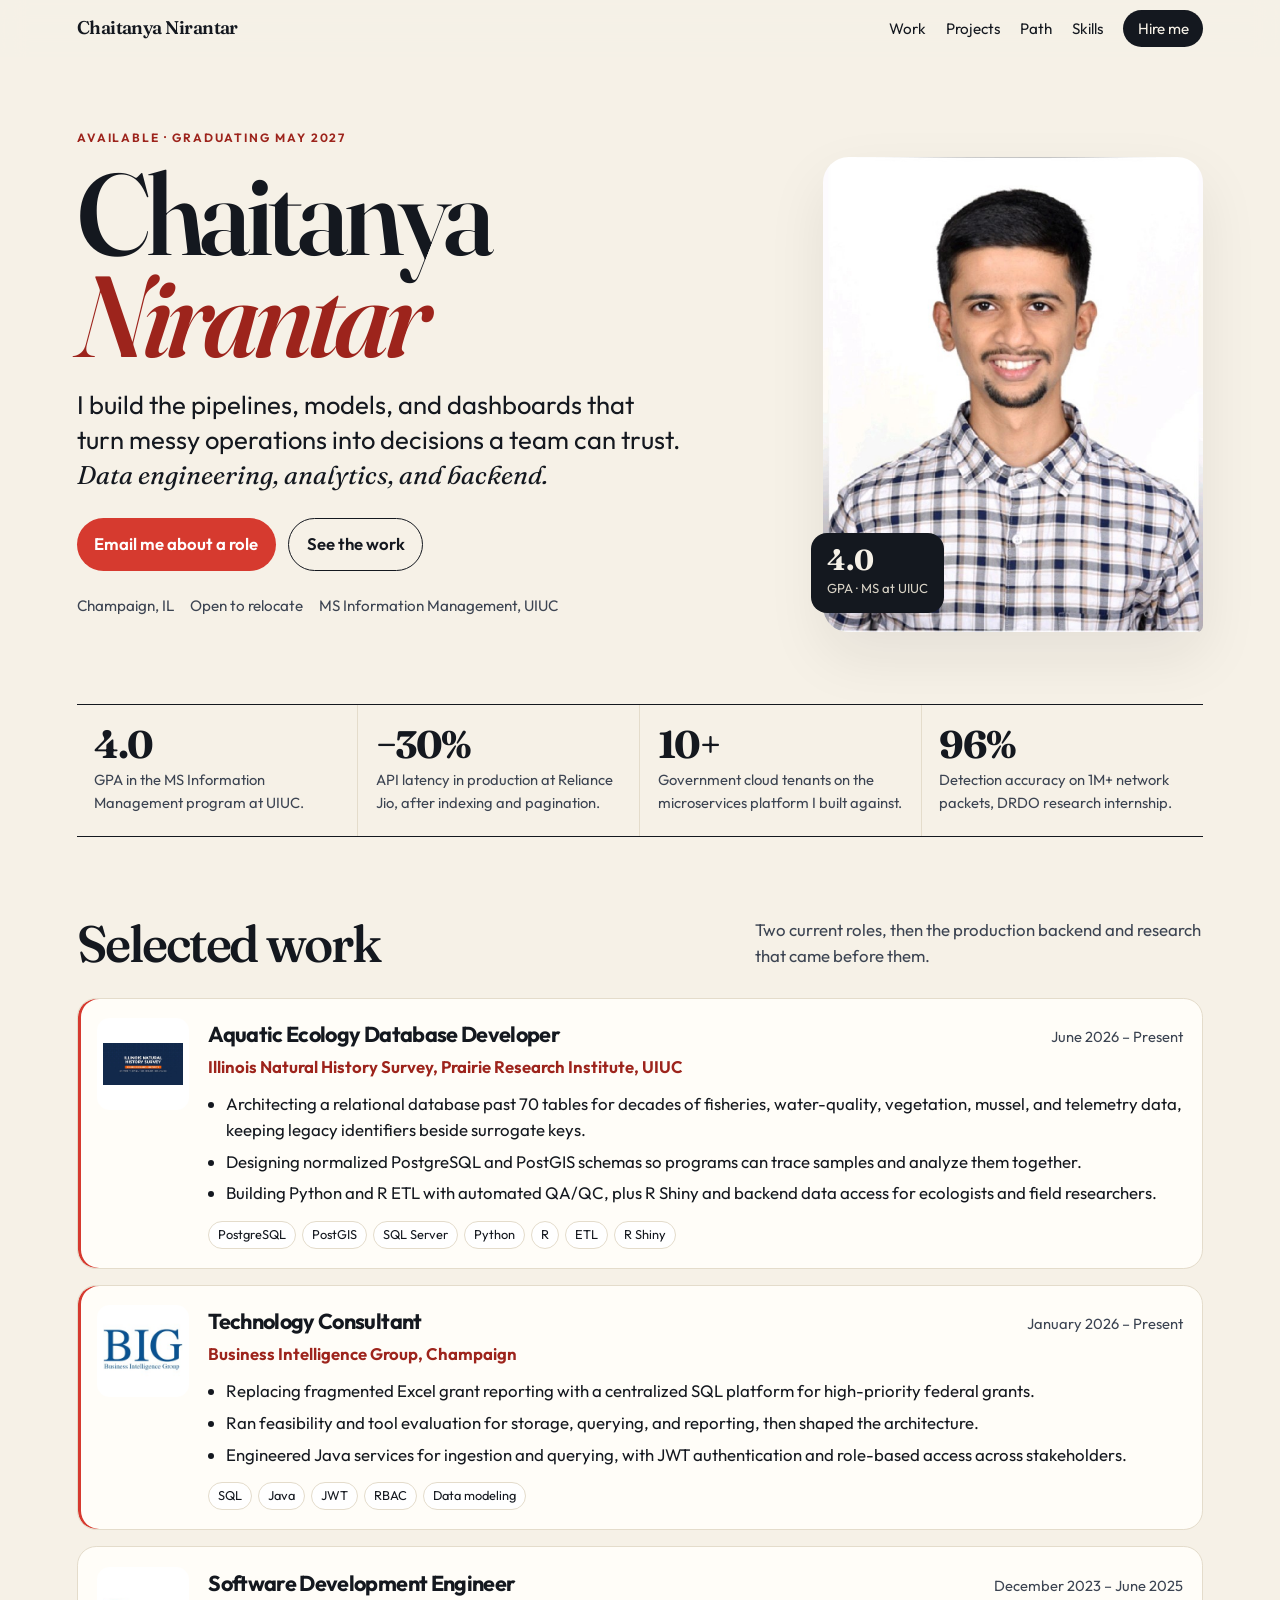
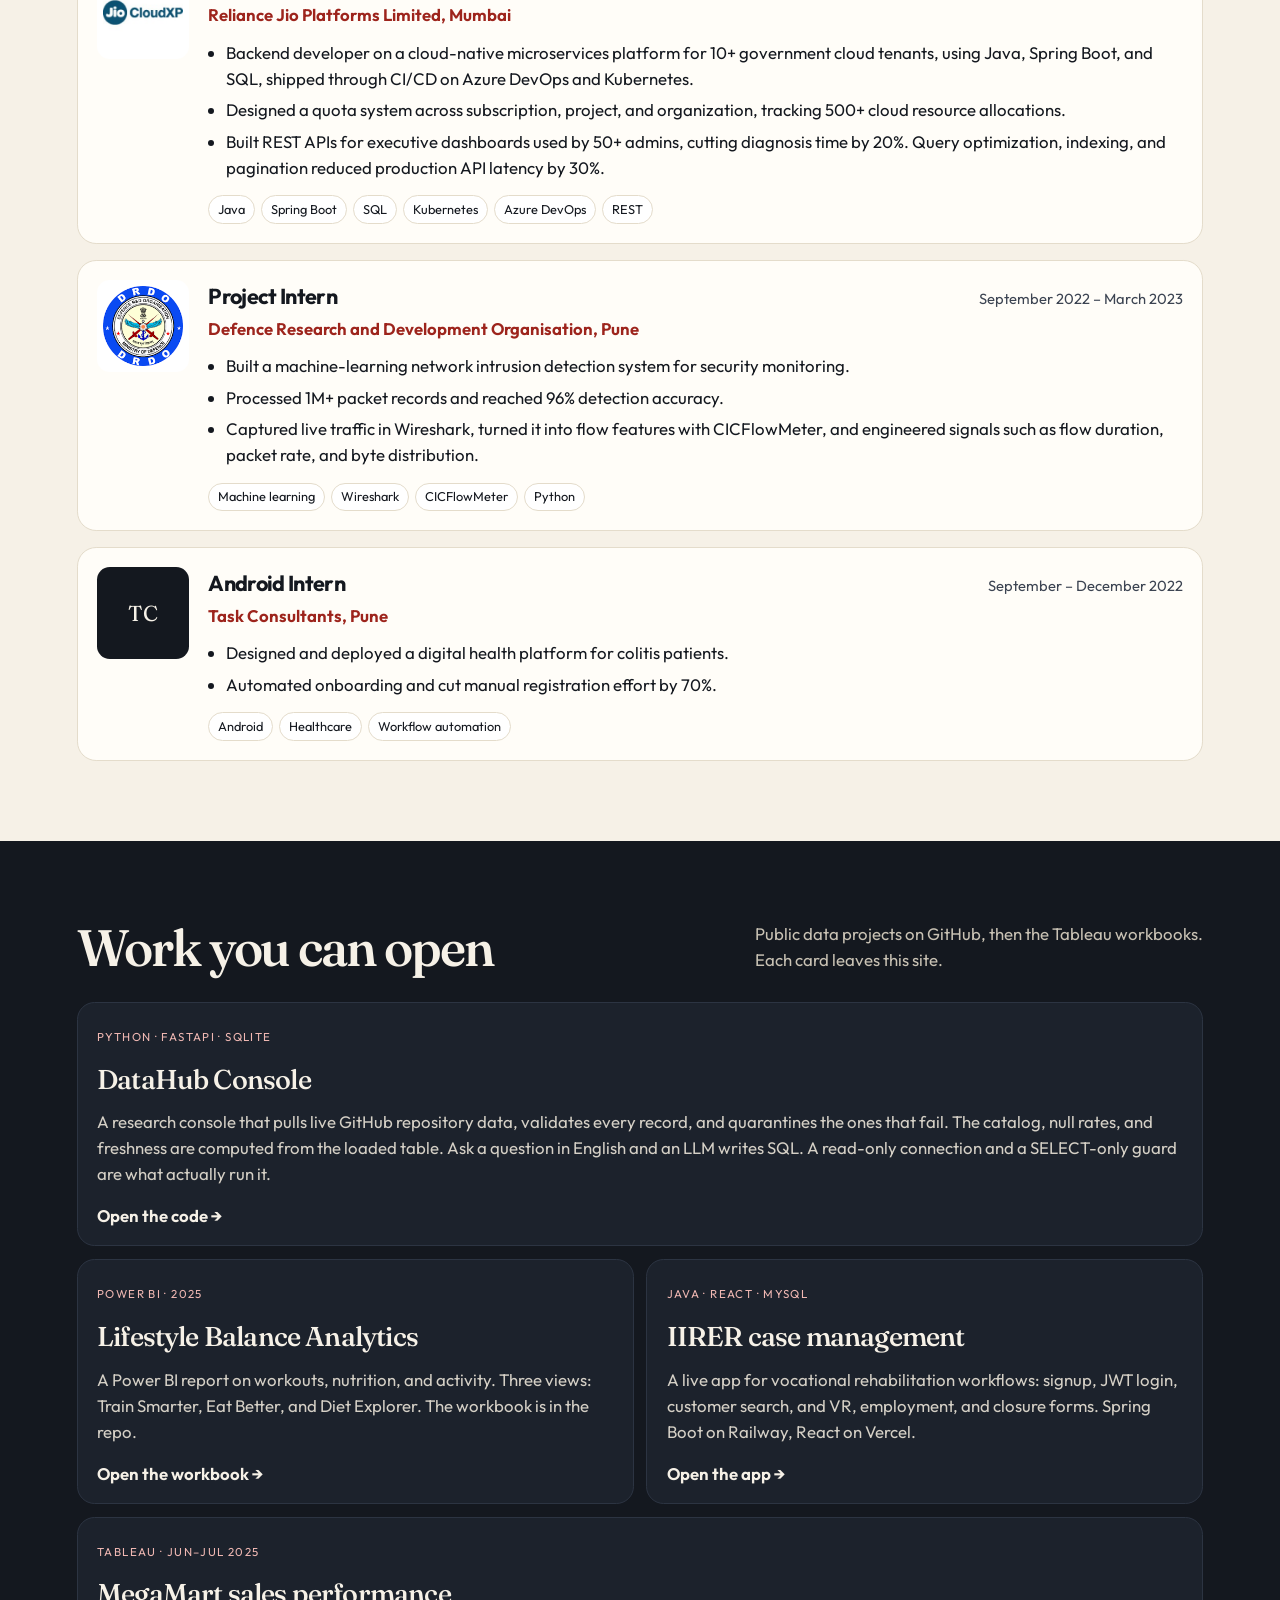
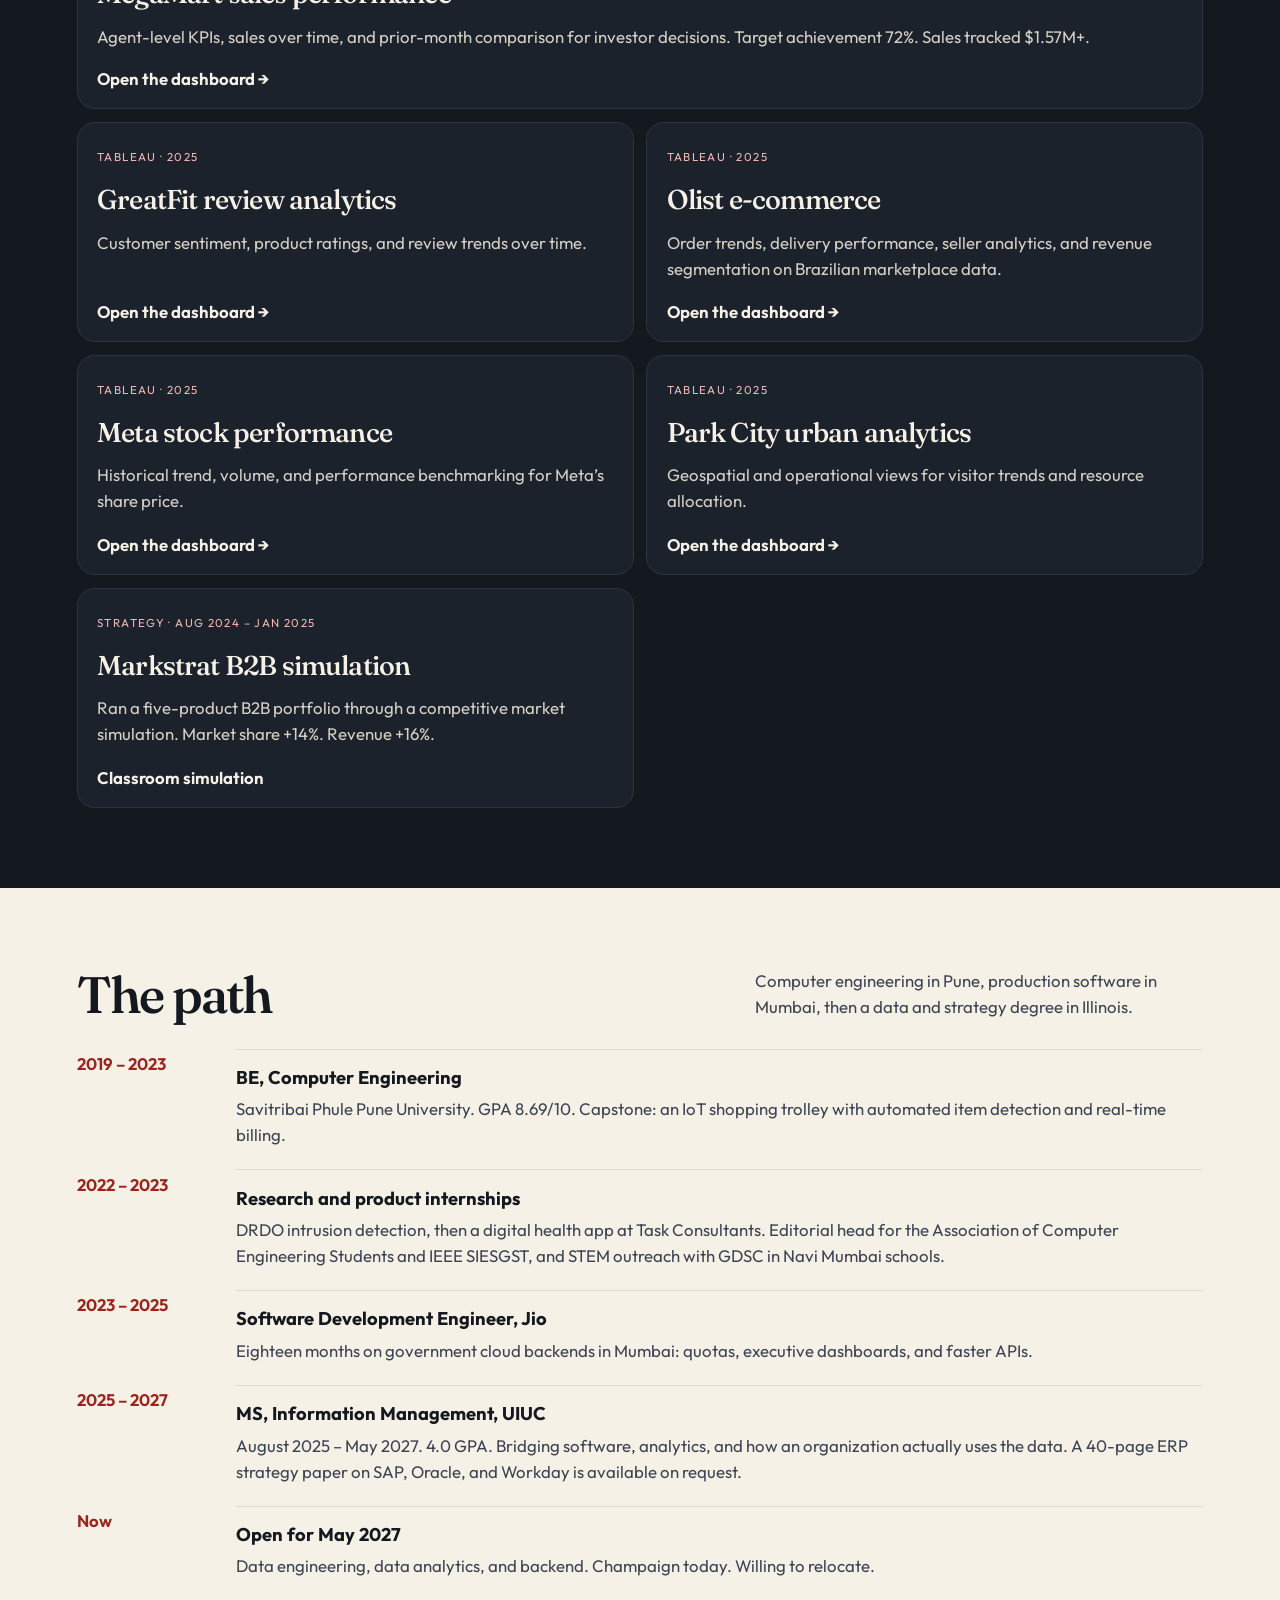
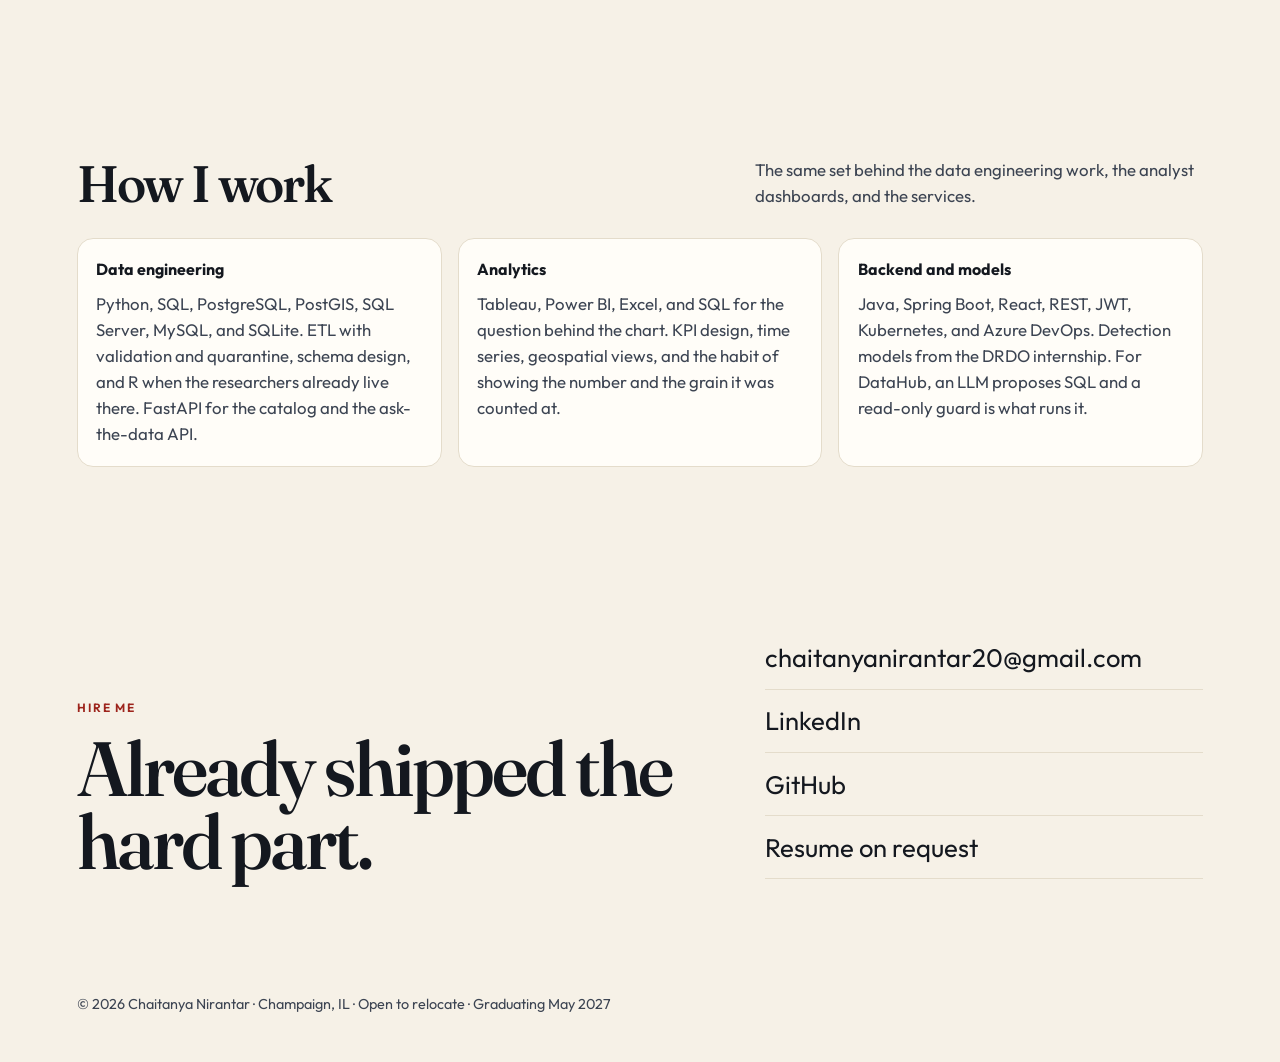
==== commit 20a6882a: "Show the public data projects and the tools behind them. DataHub, the Power BI lifestyle report, and" ====
--- a/index.html
+++ b/index.html
@@ -34,7 +34,7 @@
       <div>
         <p class="kicker">Available · Graduating May 2027</p>
         <h1>Chaitanya<br><em>Nirantar</em></h1>
-        <p class="lede">I build the databases, APIs, and dashboards that turn messy operations into decisions a team can trust. <em>Data engineering, backend, and applied ML.</em></p>
+        <p class="lede">I build the pipelines, models, and dashboards that turn messy operations into decisions a team can trust. <em>Data engineering, analytics, and backend.</em></p>
         <div class="actions">
           <a class="btn btn-primary" href="mailto:chaitanyanirantar20@gmail.com?subject=Role%20for%20Chaitanya%20Nirantar">Email me about a role</a>
           <a class="btn btn-ghost" href="#work">See the work</a>
@@ -88,12 +88,12 @@
             </header>
             <p class="org">Illinois Natural History Survey, Prairie Research Institute, UIUC</p>
             <ul>
-              <li>Architecting a central relational database for decades of fisheries, water-quality, vegetation, mussel, and telemetry data from the Illinois River Biological Station.</li>
+              <li>Architecting a relational database past 70 tables for decades of fisheries, water-quality, vegetation, mussel, and telemetry data, keeping legacy identifiers beside surrogate keys.</li>
               <li>Designing normalized PostgreSQL and PostGIS schemas so programs can trace samples and analyze them together.</li>
               <li>Building Python and R ETL with automated QA/QC, plus R Shiny and backend data access for ecologists and field researchers.</li>
             </ul>
             <div class="tags">
-              <span>PostgreSQL</span><span>PostGIS</span><span>Python</span><span>R</span><span>ETL</span><span>R Shiny</span>
+              <span>PostgreSQL</span><span>PostGIS</span><span>SQL Server</span><span>Python</span><span>R</span><span>ETL</span><span>R Shiny</span>
             </div>
           </div>
         </article>
@@ -178,9 +178,33 @@
     <section class="projects" id="projects">
       <div class="section-h">
         <h2>Work you can open</h2>
-        <p>Live Tableau dashboards from 2025. Each link leaves this site and opens the public workbook.</p>
+        <p>Public data projects on GitHub, then the Tableau workbooks. Each card leaves this site.</p>
       </div>
       <div class="grid">
+        <a class="card feature" href="https://github.com/ChaitanyaNirantar/DataHub-Console" target="_blank" rel="noopener noreferrer">
+          <div>
+            <small>Python · FastAPI · SQLite</small>
+            <h3>DataHub Console</h3>
+            <p>A research console that pulls live GitHub repository data, validates every record, and quarantines the ones that fail. The catalog, null rates, and freshness are computed from the loaded table. Ask a question in English and an LLM writes SQL. A read-only connection and a SELECT-only guard are what actually run it.</p>
+          </div>
+          <span class="go">Open the code →</span>
+        </a>
+        <a class="card" href="https://github.com/ChaitanyaNirantar/Health-and-Fitness-Dashboard" target="_blank" rel="noopener noreferrer">
+          <div>
+            <small>Power BI · 2025</small>
+            <h3>Lifestyle Balance Analytics</h3>
+            <p>A Power BI report on workouts, nutrition, and activity. Three views: Train Smarter, Eat Better, and Diet Explorer. The workbook is in the repo.</p>
+          </div>
+          <span class="go">Open the workbook →</span>
+        </a>
+        <a class="card" href="https://iirer-frontend.vercel.app" target="_blank" rel="noopener noreferrer">
+          <div>
+            <small>Java · React · MySQL</small>
+            <h3>IIRER case management</h3>
+            <p>A live app for vocational rehabilitation workflows: signup, JWT login, customer search, and VR, employment, and closure forms. Spring Boot on Railway, React on Vercel.</p>
+          </div>
+          <span class="go">Open the app →</span>
+        </a>
         <a class="card feature" href="https://public.tableau.com/views/MegaMartSalesDashboard_17532174754770/MegaMartSalesdashboard" target="_blank" rel="noopener noreferrer">
           <div>
             <small>Tableau · Jun–Jul 2025</small>
@@ -261,7 +285,7 @@
         <time>Now</time>
         <article>
           <h3>Open for May 2027</h3>
-          <p>Data engineering, backend, and applied ML. Champaign today. Willing to relocate.</p>
+          <p>Data engineering, data analytics, and backend. Champaign today. Willing to relocate.</p>
         </article>
       </div>
     </section>
@@ -269,20 +293,20 @@
     <section id="skills">
       <div class="section-h">
         <h2>How I work</h2>
-        <p>The tools show up in the jobs above. This is the set I reach for first.</p>
+        <p>The same set behind the data engineering work, the analyst dashboards, and the services.</p>
       </div>
       <div class="skills">
         <article>
-          <h3>Data platforms</h3>
-          <p>PostgreSQL, PostGIS, SQL modeling, ETL, QA/QC, Tableau, Excel, and R Shiny. I care about tables people can trust six months later.</p>
-        </article>
-        <article>
-          <h3>Backend</h3>
-          <p>Java, Spring Boot, REST, JWT and RBAC, microservices, Kubernetes, Azure DevOps, and CI/CD. Python when the pipeline wants it.</p>
-        </article>
-        <article>
-          <h3>Applied ML and the room</h3>
-          <p>Feature engineering and detection models from the DRDO internship, plus Google Cloud’s Introduction to Generative AI. Lean Six Sigma Green Belt. CAPM coursework in progress. I write for stakeholders who are not engineers.</p>
+          <h3>Data engineering</h3>
+          <p>Python, SQL, PostgreSQL, PostGIS, SQL Server, MySQL, and SQLite. ETL with validation and quarantine, schema design, and R when the researchers already live there. FastAPI for the catalog and the ask-the-data API.</p>
+        </article>
+        <article>
+          <h3>Analytics</h3>
+          <p>Tableau, Power BI, Excel, and SQL for the question behind the chart. KPI design, time series, geospatial views, and the habit of showing the number and the grain it was counted at.</p>
+        </article>
+        <article>
+          <h3>Backend and models</h3>
+          <p>Java, Spring Boot, React, REST, JWT, Kubernetes, and Azure DevOps. Detection models from the DRDO internship. For DataHub, an LLM proposes SQL and a read-only guard is what runs it.</p>
         </article>
       </div>
     </section>
@@ -295,6 +319,7 @@
       <div>
         <a class="big" href="mailto:chaitanyanirantar20@gmail.com?subject=Role%20for%20Chaitanya%20Nirantar">chaitanyanirantar20@gmail.com</a>
         <a class="big" href="https://www.linkedin.com/in/chaitanya-nirantar-0918841b3/" target="_blank" rel="noopener noreferrer">LinkedIn</a>
+        <a class="big" href="https://github.com/ChaitanyaNirantar" target="_blank" rel="noopener noreferrer">GitHub</a>
         <a class="big" href="mailto:chaitanyanirantar20@gmail.com?subject=Resume%20request%20%E2%80%94%20Chaitanya%20Nirantar">Resume on request</a>
       </div>
     </section>
--- a/site.css
+++ b/site.css
@@ -275,6 +275,7 @@
 .card:hover { border-color: #f0b8b3; transform: translateY(-2px); }
 .card.feature { grid-column: 1 / -1; min-height: 180px; }
 .card small { letter-spacing: 0.12em; text-transform: uppercase; color: #f0b8b3; font-size: 0.72rem; }
+.grid { align-items: stretch; }
 .card h3 { margin: 0.6rem 0; font-family: var(--serif); font-weight: 520; font-size: 1.7rem; letter-spacing: -0.03em; }
 .card p { margin: 0; color: #d5d0c6; }
 .card .go { margin-top: 1rem; font-weight: 650; }
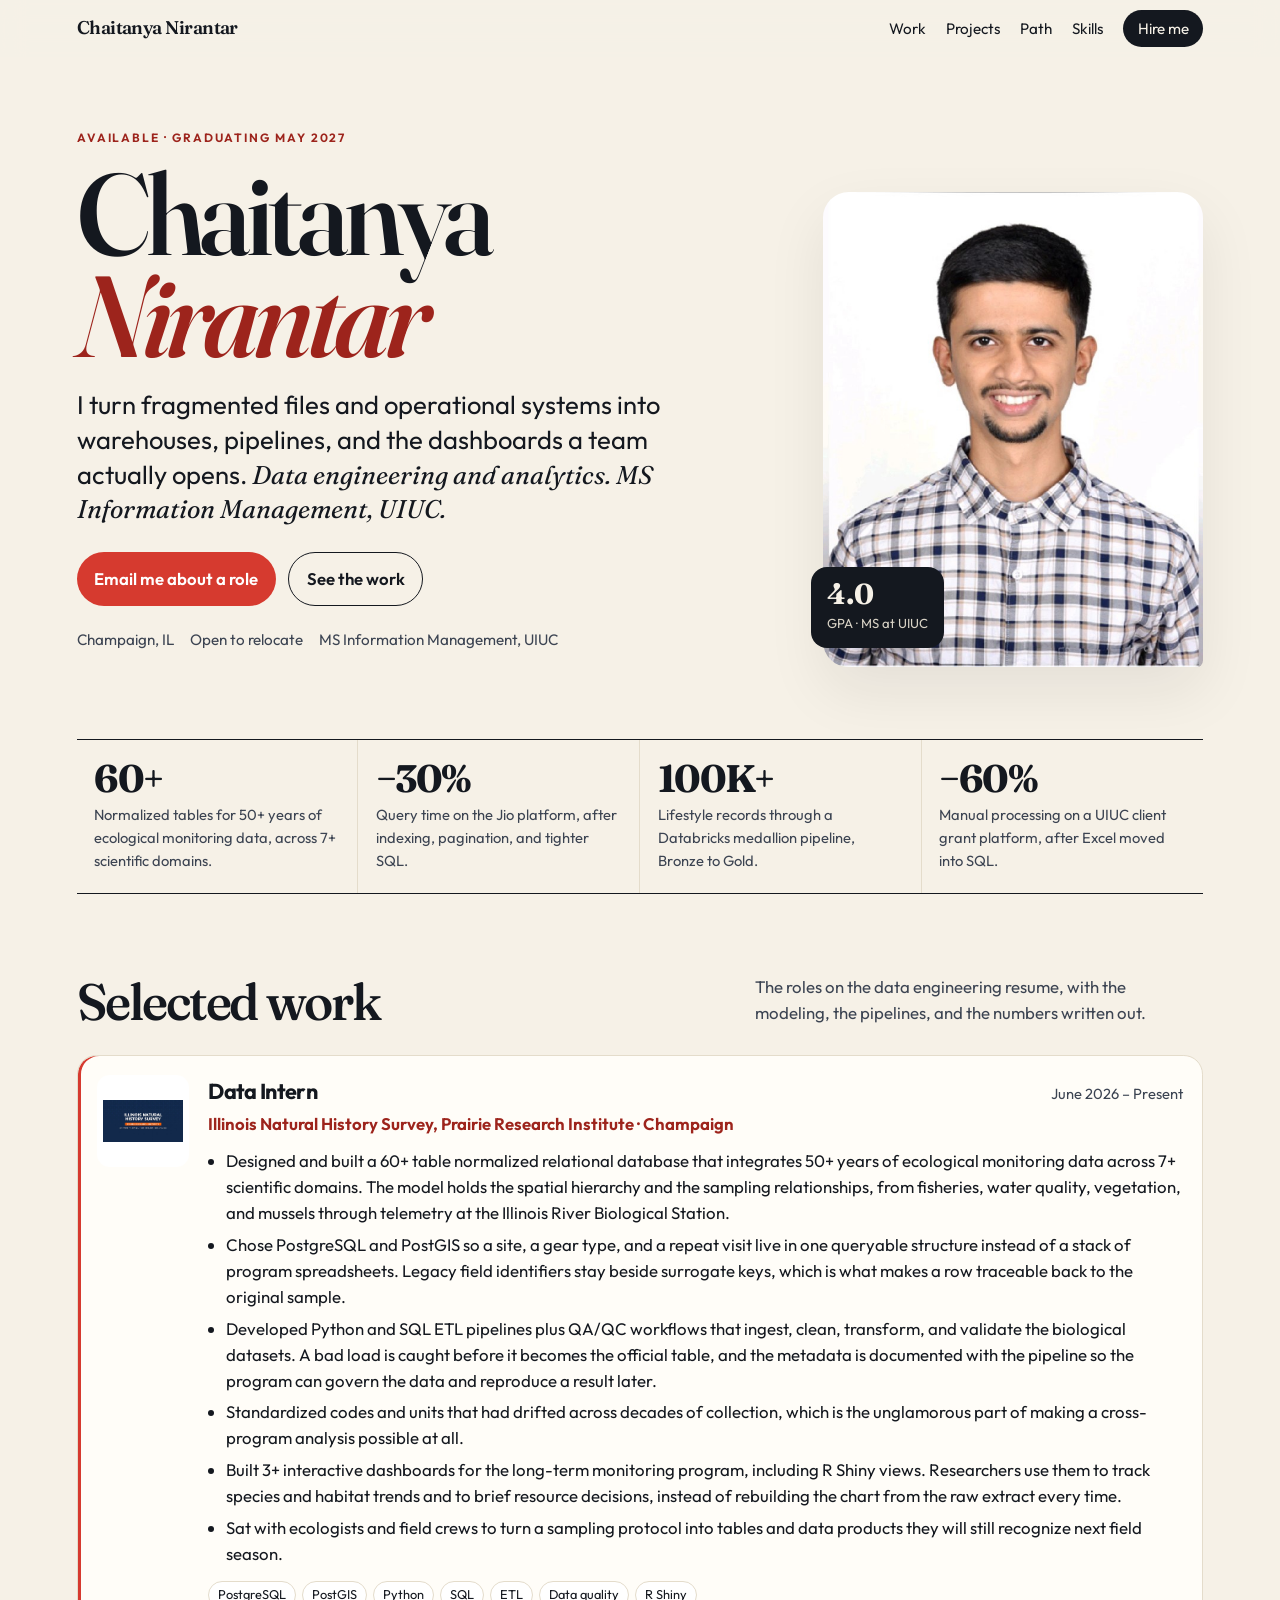
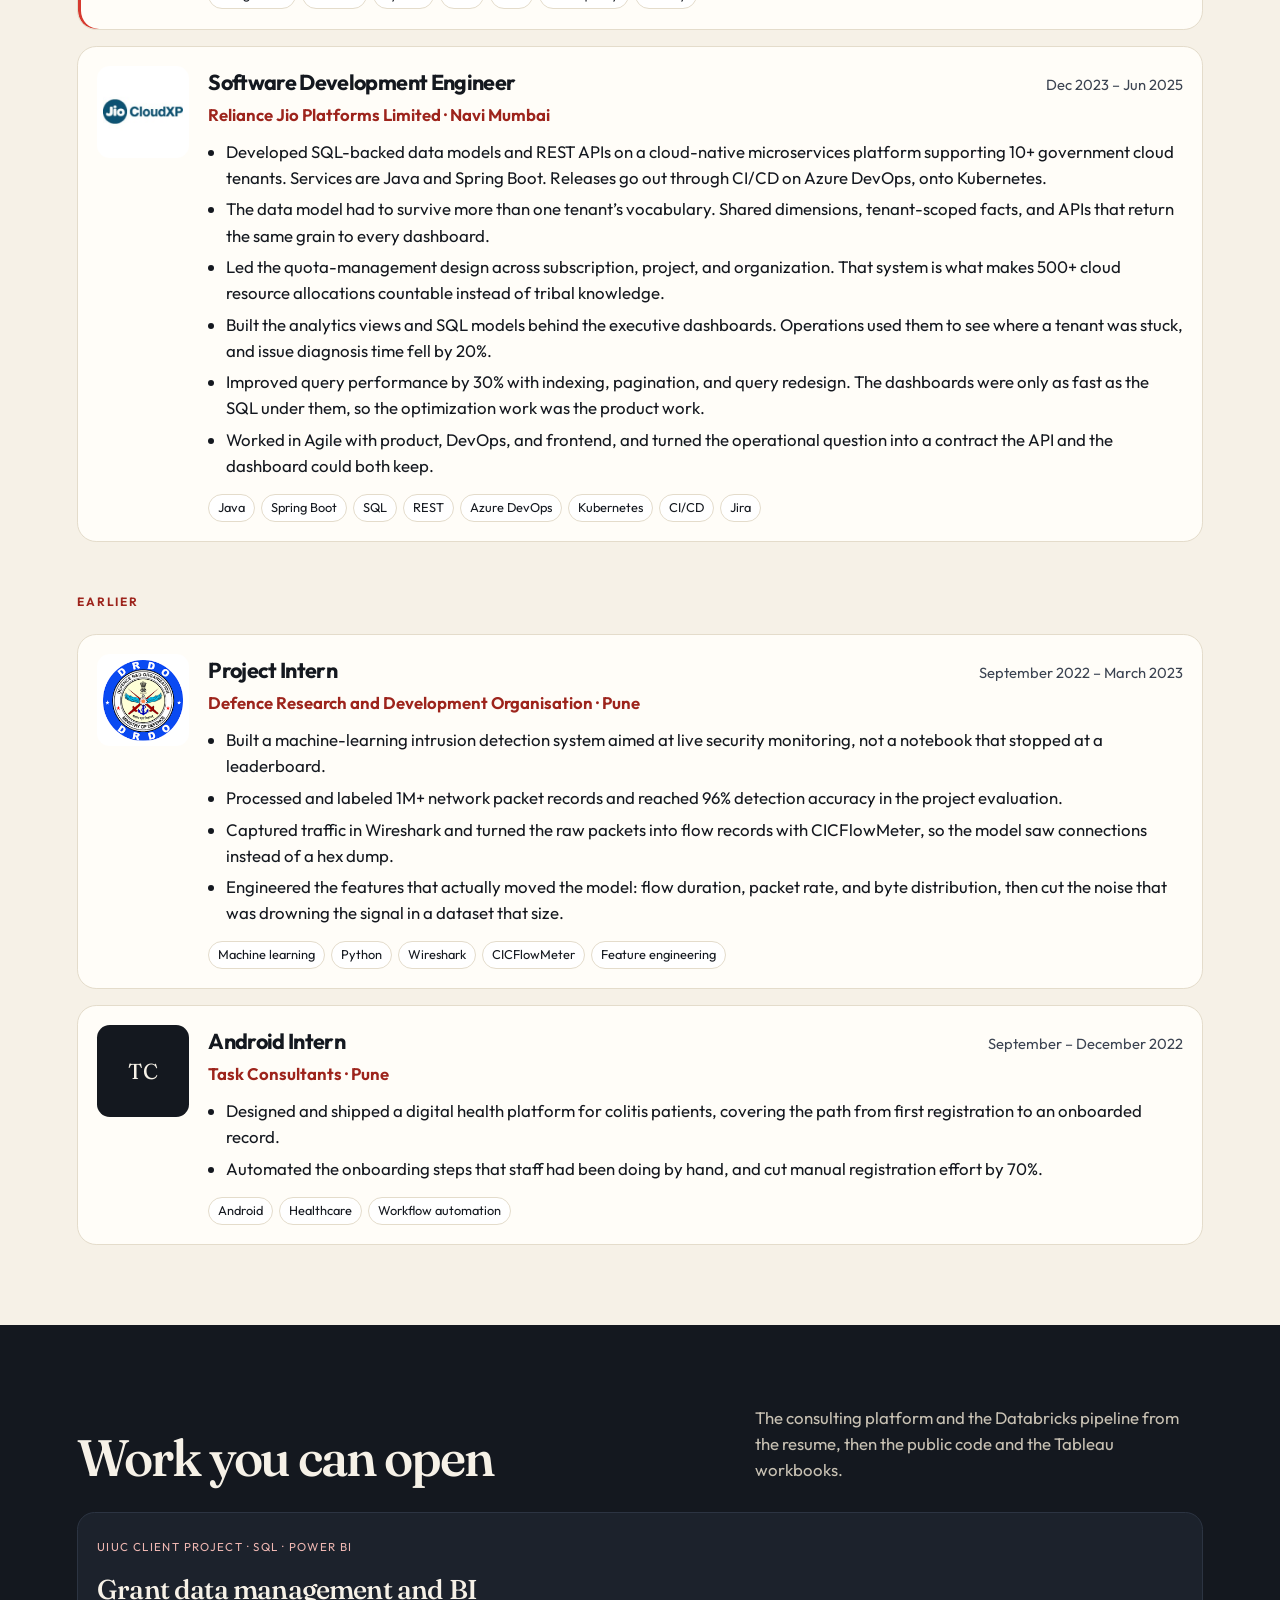
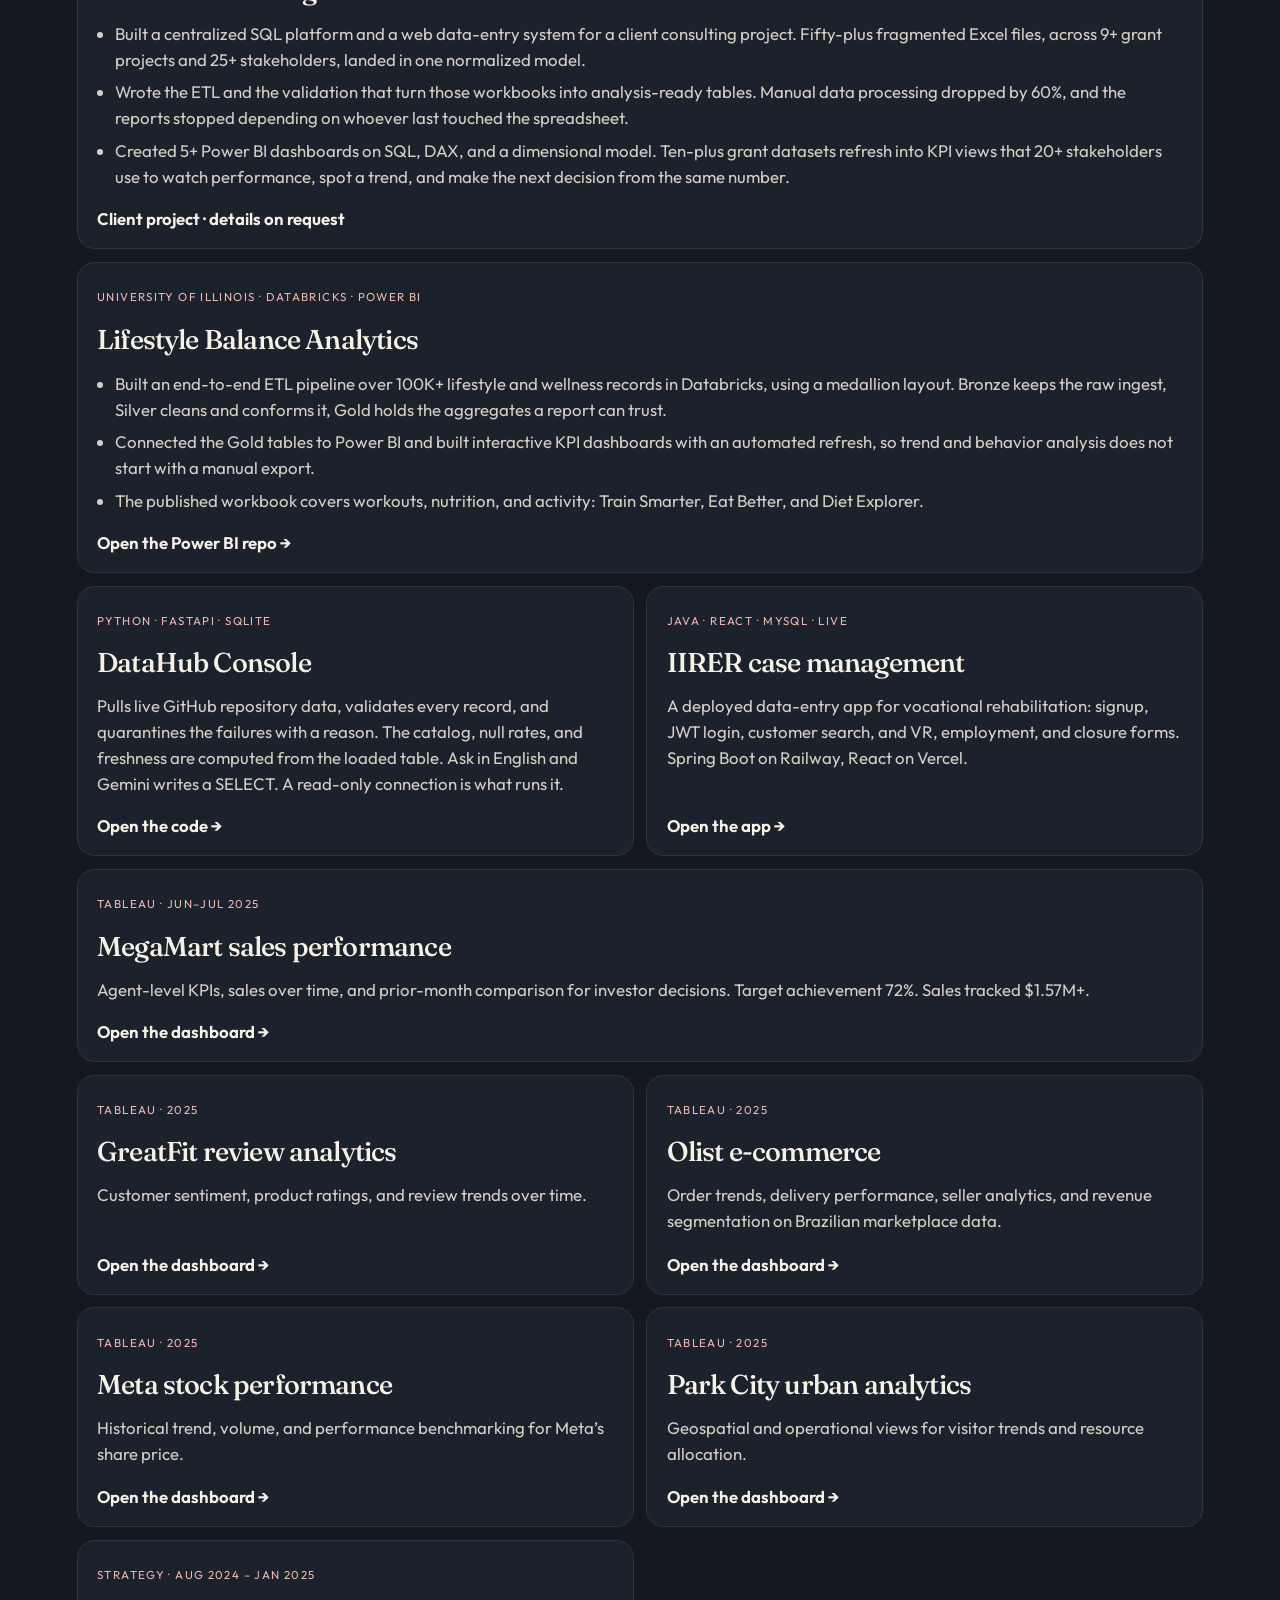
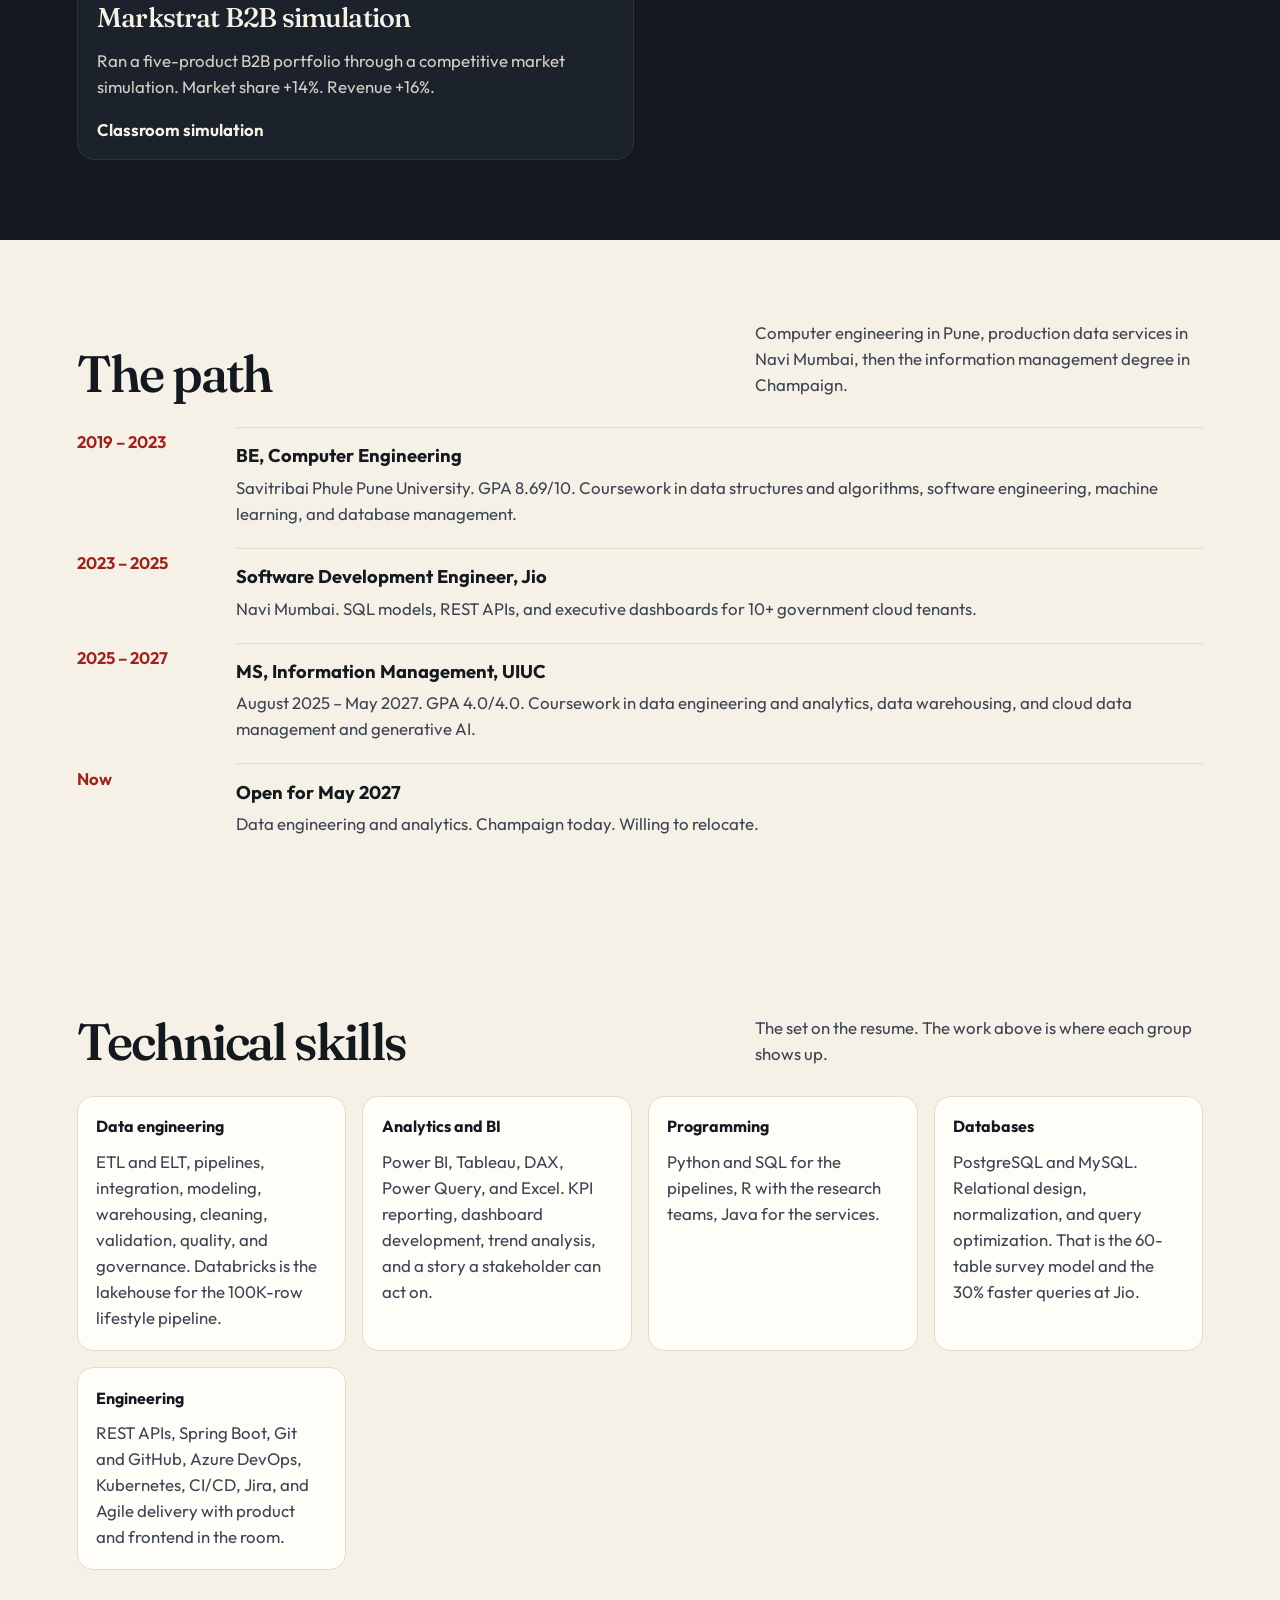
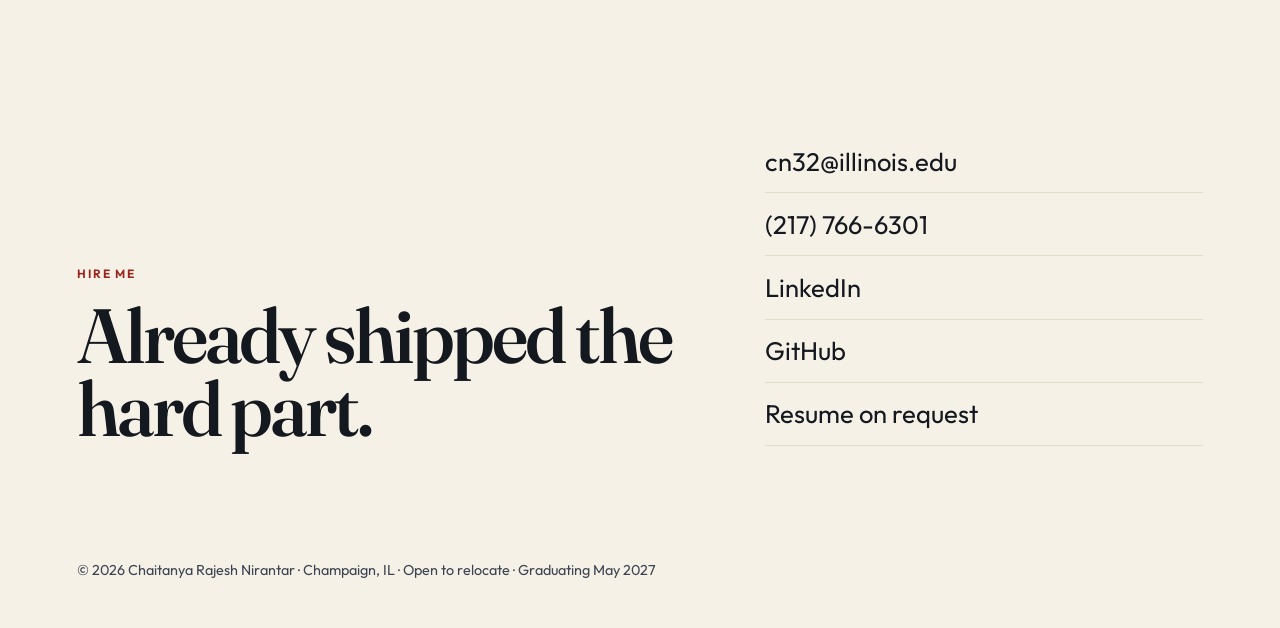
==== commit 63585807: "Expand the roles and skills to match the data engineering resume. The survey role, the Jio role, the" ====
--- a/index.html
+++ b/index.html
@@ -3,10 +3,10 @@
 <head>
   <meta charset="UTF-8">
   <meta name="viewport" content="width=device-width, initial-scale=1">
-  <title>Chaitanya Nirantar — Data engineering and backend</title>
-  <meta name="description" content="Chaitanya Nirantar builds data platforms and backends. MS Information Management at UIUC, 4.0 GPA, graduating May 2027. Open to data engineering, backend, and applied ML.">
-  <meta property="og:title" content="Chaitanya Nirantar — Data engineering and backend">
-  <meta property="og:description" content="PostgreSQL and PostGIS at Illinois Natural History Survey. Java backends at Jio. Live Tableau dashboards. Graduating May 2027, open to relocate.">
+  <title>Chaitanya Nirantar — Data engineering and analytics</title>
+  <meta name="description" content="Chaitanya Rajesh Nirantar. MS Information Management at UIUC, 4.0 GPA, graduating May 2027. Data engineering, warehousing, Power BI, and Tableau.">
+  <meta property="og:title" content="Chaitanya Nirantar — Data engineering and analytics">
+  <meta property="og:description" content="60+ table ecological database, Databricks medallion pipeline on 100K+ records, and SQL platforms for grant reporting. Graduating May 2027.">
   <meta property="og:type" content="website">
   <meta property="og:url" content="https://chaitanyanirantar.github.io/">
   <link rel="preconnect" href="https://fonts.googleapis.com">
@@ -34,9 +34,9 @@
       <div>
         <p class="kicker">Available · Graduating May 2027</p>
         <h1>Chaitanya<br><em>Nirantar</em></h1>
-        <p class="lede">I build the pipelines, models, and dashboards that turn messy operations into decisions a team can trust. <em>Data engineering, analytics, and backend.</em></p>
+        <p class="lede">I turn fragmented files and operational systems into warehouses, pipelines, and the dashboards a team actually opens. <em>Data engineering and analytics. MS Information Management, UIUC.</em></p>
         <div class="actions">
-          <a class="btn btn-primary" href="mailto:chaitanyanirantar20@gmail.com?subject=Role%20for%20Chaitanya%20Nirantar">Email me about a role</a>
+          <a class="btn btn-primary" href="mailto:cn32@illinois.edu?subject=Role%20for%20Chaitanya%20Nirantar">Email me about a role</a>
           <a class="btn btn-ghost" href="#work">See the work</a>
         </div>
         <p class="meta">
@@ -56,63 +56,47 @@
 
     <div class="proof" aria-label="Selected results">
       <article>
-        <b>4.0</b>
-        <p>GPA in the MS Information Management program at UIUC.</p>
+        <b>60+</b>
+        <p>Normalized tables for 50+ years of ecological monitoring data, across 7+ scientific domains.</p>
       </article>
       <article>
         <b>−30%</b>
-        <p>API latency in production at Reliance Jio, after indexing and pagination.</p>
+        <p>Query time on the Jio platform, after indexing, pagination, and tighter SQL.</p>
       </article>
       <article>
-        <b>10+</b>
-        <p>Government cloud tenants on the microservices platform I built against.</p>
+        <b>100K+</b>
+        <p>Lifestyle records through a Databricks medallion pipeline, Bronze to Gold.</p>
       </article>
       <article>
-        <b>96%</b>
-        <p>Detection accuracy on 1M+ network packets, DRDO research internship.</p>
+        <b>−60%</b>
+        <p>Manual processing on a UIUC client grant platform, after Excel moved into SQL.</p>
       </article>
     </div>
 
     <section id="work">
       <div class="section-h">
         <h2>Selected work</h2>
-        <p>Two current roles, then the production backend and research that came before them.</p>
+        <p>The roles on the data engineering resume, with the modeling, the pipelines, and the numbers written out.</p>
       </div>
       <div class="work">
         <article class="job current">
           <img src="inhs_logo.jpeg" alt="">
           <div>
             <header>
-              <h3>Aquatic Ecology Database Developer</h3>
+              <h3>Data Intern</h3>
               <span class="when">June 2026 – Present</span>
             </header>
-            <p class="org">Illinois Natural History Survey, Prairie Research Institute, UIUC</p>
-            <ul>
-              <li>Architecting a relational database past 70 tables for decades of fisheries, water-quality, vegetation, mussel, and telemetry data, keeping legacy identifiers beside surrogate keys.</li>
-              <li>Designing normalized PostgreSQL and PostGIS schemas so programs can trace samples and analyze them together.</li>
-              <li>Building Python and R ETL with automated QA/QC, plus R Shiny and backend data access for ecologists and field researchers.</li>
+            <p class="org">Illinois Natural History Survey, Prairie Research Institute · Champaign</p>
+            <ul>
+              <li>Designed and built a 60+ table normalized relational database that integrates 50+ years of ecological monitoring data across 7+ scientific domains. The model holds the spatial hierarchy and the sampling relationships, from fisheries, water quality, vegetation, and mussels through telemetry at the Illinois River Biological Station.</li>
+              <li>Chose PostgreSQL and PostGIS so a site, a gear type, and a repeat visit live in one queryable structure instead of a stack of program spreadsheets. Legacy field identifiers stay beside surrogate keys, which is what makes a row traceable back to the original sample.</li>
+              <li>Developed Python and SQL ETL pipelines plus QA/QC workflows that ingest, clean, transform, and validate the biological datasets. A bad load is caught before it becomes the official table, and the metadata is documented with the pipeline so the program can govern the data and reproduce a result later.</li>
+              <li>Standardized codes and units that had drifted across decades of collection, which is the unglamorous part of making a cross-program analysis possible at all.</li>
+              <li>Built 3+ interactive dashboards for the long-term monitoring program, including R Shiny views. Researchers use them to track species and habitat trends and to brief resource decisions, instead of rebuilding the chart from the raw extract every time.</li>
+              <li>Sat with ecologists and field crews to turn a sampling protocol into tables and data products they will still recognize next field season.</li>
             </ul>
             <div class="tags">
-              <span>PostgreSQL</span><span>PostGIS</span><span>SQL Server</span><span>Python</span><span>R</span><span>ETL</span><span>R Shiny</span>
-            </div>
-          </div>
-        </article>
-
-        <article class="job current">
-          <img src="big_logo.jpg" alt="">
-          <div>
-            <header>
-              <h3>Technology Consultant</h3>
-              <span class="when">January 2026 – Present</span>
-            </header>
-            <p class="org">Business Intelligence Group, Champaign</p>
-            <ul>
-              <li>Replacing fragmented Excel grant reporting with a centralized SQL platform for high-priority federal grants.</li>
-              <li>Ran feasibility and tool evaluation for storage, querying, and reporting, then shaped the architecture.</li>
-              <li>Engineered Java services for ingestion and querying, with JWT authentication and role-based access across stakeholders.</li>
-            </ul>
-            <div class="tags">
-              <span>SQL</span><span>Java</span><span>JWT</span><span>RBAC</span><span>Data modeling</span>
+              <span>PostgreSQL</span><span>PostGIS</span><span>Python</span><span>SQL</span><span>ETL</span><span>Data quality</span><span>R Shiny</span>
             </div>
           </div>
         </article>
@@ -122,20 +106,24 @@
           <div>
             <header>
               <h3>Software Development Engineer</h3>
-              <span class="when">December 2023 – June 2025</span>
+              <span class="when">Dec 2023 – Jun 2025</span>
             </header>
-            <p class="org">Reliance Jio Platforms Limited, Mumbai</p>
-            <ul>
-              <li>Backend developer on a cloud-native microservices platform for 10+ government cloud tenants, using Java, Spring Boot, and SQL, shipped through CI/CD on Azure DevOps and Kubernetes.</li>
-              <li>Designed a quota system across subscription, project, and organization, tracking 500+ cloud resource allocations.</li>
-              <li>Built REST APIs for executive dashboards used by 50+ admins, cutting diagnosis time by 20%. Query optimization, indexing, and pagination reduced production API latency by 30%.</li>
+            <p class="org">Reliance Jio Platforms Limited · Navi Mumbai</p>
+            <ul>
+              <li>Developed SQL-backed data models and REST APIs on a cloud-native microservices platform supporting 10+ government cloud tenants. Services are Java and Spring Boot. Releases go out through CI/CD on Azure DevOps, onto Kubernetes.</li>
+              <li>The data model had to survive more than one tenant’s vocabulary. Shared dimensions, tenant-scoped facts, and APIs that return the same grain to every dashboard.</li>
+              <li>Led the quota-management design across subscription, project, and organization. That system is what makes 500+ cloud resource allocations countable instead of tribal knowledge.</li>
+              <li>Built the analytics views and SQL models behind the executive dashboards. Operations used them to see where a tenant was stuck, and issue diagnosis time fell by 20%.</li>
+              <li>Improved query performance by 30% with indexing, pagination, and query redesign. The dashboards were only as fast as the SQL under them, so the optimization work was the product work.</li>
+              <li>Worked in Agile with product, DevOps, and frontend, and turned the operational question into a contract the API and the dashboard could both keep.</li>
             </ul>
             <div class="tags">
-              <span>Java</span><span>Spring Boot</span><span>SQL</span><span>Kubernetes</span><span>Azure DevOps</span><span>REST</span>
+              <span>Java</span><span>Spring Boot</span><span>SQL</span><span>REST</span><span>Azure DevOps</span><span>Kubernetes</span><span>CI/CD</span><span>Jira</span>
             </div>
           </div>
         </article>
 
+        <p class="kicker earlier">Earlier</p>
         <article class="job">
           <img src="drdo_logo.png" alt="">
           <div>
@@ -143,14 +131,15 @@
               <h3>Project Intern</h3>
               <span class="when">September 2022 – March 2023</span>
             </header>
-            <p class="org">Defence Research and Development Organisation, Pune</p>
-            <ul>
-              <li>Built a machine-learning network intrusion detection system for security monitoring.</li>
-              <li>Processed 1M+ packet records and reached 96% detection accuracy.</li>
-              <li>Captured live traffic in Wireshark, turned it into flow features with CICFlowMeter, and engineered signals such as flow duration, packet rate, and byte distribution.</li>
+            <p class="org">Defence Research and Development Organisation · Pune</p>
+            <ul>
+              <li>Built a machine-learning intrusion detection system aimed at live security monitoring, not a notebook that stopped at a leaderboard.</li>
+              <li>Processed and labeled 1M+ network packet records and reached 96% detection accuracy in the project evaluation.</li>
+              <li>Captured traffic in Wireshark and turned the raw packets into flow records with CICFlowMeter, so the model saw connections instead of a hex dump.</li>
+              <li>Engineered the features that actually moved the model: flow duration, packet rate, and byte distribution, then cut the noise that was drowning the signal in a dataset that size.</li>
             </ul>
             <div class="tags">
-              <span>Machine learning</span><span>Wireshark</span><span>CICFlowMeter</span><span>Python</span>
+              <span>Machine learning</span><span>Python</span><span>Wireshark</span><span>CICFlowMeter</span><span>Feature engineering</span>
             </div>
           </div>
         </article>
@@ -162,10 +151,10 @@
               <h3>Android Intern</h3>
               <span class="when">September – December 2022</span>
             </header>
-            <p class="org">Task Consultants, Pune</p>
-            <ul>
-              <li>Designed and deployed a digital health platform for colitis patients.</li>
-              <li>Automated onboarding and cut manual registration effort by 70%.</li>
+            <p class="org">Task Consultants · Pune</p>
+            <ul>
+              <li>Designed and shipped a digital health platform for colitis patients, covering the path from first registration to an onboarded record.</li>
+              <li>Automated the onboarding steps that staff had been doing by hand, and cut manual registration effort by 70%.</li>
             </ul>
             <div class="tags">
               <span>Android</span><span>Healthcare</span><span>Workflow automation</span>
@@ -178,30 +167,46 @@
     <section class="projects" id="projects">
       <div class="section-h">
         <h2>Work you can open</h2>
-        <p>Public data projects on GitHub, then the Tableau workbooks. Each card leaves this site.</p>
+        <p>The consulting platform and the Databricks pipeline from the resume, then the public code and the Tableau workbooks.</p>
       </div>
       <div class="grid">
-        <a class="card feature" href="https://github.com/ChaitanyaNirantar/DataHub-Console" target="_blank" rel="noopener noreferrer">
+        <article class="card feature">
+          <div>
+            <small>UIUC client project · SQL · Power BI</small>
+            <h3>Grant data management and BI</h3>
+            <ul>
+              <li>Built a centralized SQL platform and a web data-entry system for a client consulting project. Fifty-plus fragmented Excel files, across 9+ grant projects and 25+ stakeholders, landed in one normalized model.</li>
+              <li>Wrote the ETL and the validation that turn those workbooks into analysis-ready tables. Manual data processing dropped by 60%, and the reports stopped depending on whoever last touched the spreadsheet.</li>
+              <li>Created 5+ Power BI dashboards on SQL, DAX, and a dimensional model. Ten-plus grant datasets refresh into KPI views that 20+ stakeholders use to watch performance, spot a trend, and make the next decision from the same number.</li>
+            </ul>
+          </div>
+          <span class="go">Client project · details on request</span>
+        </article>
+        <a class="card feature" href="https://github.com/ChaitanyaNirantar/Health-and-Fitness-Dashboard" target="_blank" rel="noopener noreferrer">
+          <div>
+            <small>University of Illinois · Databricks · Power BI</small>
+            <h3>Lifestyle Balance Analytics</h3>
+            <ul>
+              <li>Built an end-to-end ETL pipeline over 100K+ lifestyle and wellness records in Databricks, using a medallion layout. Bronze keeps the raw ingest, Silver cleans and conforms it, Gold holds the aggregates a report can trust.</li>
+              <li>Connected the Gold tables to Power BI and built interactive KPI dashboards with an automated refresh, so trend and behavior analysis does not start with a manual export.</li>
+              <li>The published workbook covers workouts, nutrition, and activity: Train Smarter, Eat Better, and Diet Explorer.</li>
+            </ul>
+          </div>
+          <span class="go">Open the Power BI repo →</span>
+        </a>
+        <a class="card" href="https://github.com/ChaitanyaNirantar/DataHub-Console" target="_blank" rel="noopener noreferrer">
           <div>
             <small>Python · FastAPI · SQLite</small>
             <h3>DataHub Console</h3>
-            <p>A research console that pulls live GitHub repository data, validates every record, and quarantines the ones that fail. The catalog, null rates, and freshness are computed from the loaded table. Ask a question in English and an LLM writes SQL. A read-only connection and a SELECT-only guard are what actually run it.</p>
+            <p>Pulls live GitHub repository data, validates every record, and quarantines the failures with a reason. The catalog, null rates, and freshness are computed from the loaded table. Ask in English and Gemini writes a SELECT. A read-only connection is what runs it.</p>
           </div>
           <span class="go">Open the code →</span>
         </a>
-        <a class="card" href="https://github.com/ChaitanyaNirantar/Health-and-Fitness-Dashboard" target="_blank" rel="noopener noreferrer">
-          <div>
-            <small>Power BI · 2025</small>
-            <h3>Lifestyle Balance Analytics</h3>
-            <p>A Power BI report on workouts, nutrition, and activity. Three views: Train Smarter, Eat Better, and Diet Explorer. The workbook is in the repo.</p>
-          </div>
-          <span class="go">Open the workbook →</span>
-        </a>
         <a class="card" href="https://iirer-frontend.vercel.app" target="_blank" rel="noopener noreferrer">
           <div>
-            <small>Java · React · MySQL</small>
+            <small>Java · React · MySQL · Live</small>
             <h3>IIRER case management</h3>
-            <p>A live app for vocational rehabilitation workflows: signup, JWT login, customer search, and VR, employment, and closure forms. Spring Boot on Railway, React on Vercel.</p>
+            <p>A deployed data-entry app for vocational rehabilitation: signup, JWT login, customer search, and VR, employment, and closure forms. Spring Boot on Railway, React on Vercel.</p>
           </div>
           <span class="go">Open the app →</span>
         </a>
@@ -259,54 +264,57 @@
     <section id="path">
       <div class="section-h">
         <h2>The path</h2>
-        <p>Computer engineering in Pune, production software in Mumbai, then a data and strategy degree in Illinois.</p>
+        <p>Computer engineering in Pune, production data services in Navi Mumbai, then the information management degree in Champaign.</p>
       </div>
       <div class="path">
         <time>2019 – 2023</time>
         <article>
           <h3>BE, Computer Engineering</h3>
-          <p>Savitribai Phule Pune University. GPA 8.69/10. Capstone: an IoT shopping trolley with automated item detection and real-time billing.</p>
-        </article>
-        <time>2022 – 2023</time>
-        <article>
-          <h3>Research and product internships</h3>
-          <p>DRDO intrusion detection, then a digital health app at Task Consultants. Editorial head for the Association of Computer Engineering Students and IEEE SIESGST, and STEM outreach with GDSC in Navi Mumbai schools.</p>
+          <p>Savitribai Phule Pune University. GPA 8.69/10. Coursework in data structures and algorithms, software engineering, machine learning, and database management.</p>
         </article>
         <time>2023 – 2025</time>
         <article>
           <h3>Software Development Engineer, Jio</h3>
-          <p>Eighteen months on government cloud backends in Mumbai: quotas, executive dashboards, and faster APIs.</p>
+          <p>Navi Mumbai. SQL models, REST APIs, and executive dashboards for 10+ government cloud tenants.</p>
         </article>
         <time>2025 – 2027</time>
         <article>
           <h3>MS, Information Management, UIUC</h3>
-          <p>August 2025 – May 2027. 4.0 GPA. Bridging software, analytics, and how an organization actually uses the data. A 40-page ERP strategy paper on SAP, Oracle, and Workday is available on request.</p>
+          <p>August 2025 – May 2027. GPA 4.0/4.0. Coursework in data engineering and analytics, data warehousing, and cloud data management and generative AI.</p>
         </article>
         <time>Now</time>
         <article>
           <h3>Open for May 2027</h3>
-          <p>Data engineering, data analytics, and backend. Champaign today. Willing to relocate.</p>
+          <p>Data engineering and analytics. Champaign today. Willing to relocate.</p>
         </article>
       </div>
     </section>
 
     <section id="skills">
       <div class="section-h">
-        <h2>How I work</h2>
-        <p>The same set behind the data engineering work, the analyst dashboards, and the services.</p>
+        <h2>Technical skills</h2>
+        <p>The set on the resume. The work above is where each group shows up.</p>
       </div>
       <div class="skills">
         <article>
           <h3>Data engineering</h3>
-          <p>Python, SQL, PostgreSQL, PostGIS, SQL Server, MySQL, and SQLite. ETL with validation and quarantine, schema design, and R when the researchers already live there. FastAPI for the catalog and the ask-the-data API.</p>
-        </article>
-        <article>
-          <h3>Analytics</h3>
-          <p>Tableau, Power BI, Excel, and SQL for the question behind the chart. KPI design, time series, geospatial views, and the habit of showing the number and the grain it was counted at.</p>
-        </article>
-        <article>
-          <h3>Backend and models</h3>
-          <p>Java, Spring Boot, React, REST, JWT, Kubernetes, and Azure DevOps. Detection models from the DRDO internship. For DataHub, an LLM proposes SQL and a read-only guard is what runs it.</p>
+          <p>ETL and ELT, pipelines, integration, modeling, warehousing, cleaning, validation, quality, and governance. Databricks is the lakehouse for the 100K-row lifestyle pipeline.</p>
+        </article>
+        <article>
+          <h3>Analytics and BI</h3>
+          <p>Power BI, Tableau, DAX, Power Query, and Excel. KPI reporting, dashboard development, trend analysis, and a story a stakeholder can act on.</p>
+        </article>
+        <article>
+          <h3>Programming</h3>
+          <p>Python and SQL for the pipelines, R with the research teams, Java for the services.</p>
+        </article>
+        <article>
+          <h3>Databases</h3>
+          <p>PostgreSQL and MySQL. Relational design, normalization, and query optimization. That is the 60-table survey model and the 30% faster queries at Jio.</p>
+        </article>
+        <article>
+          <h3>Engineering</h3>
+          <p>REST APIs, Spring Boot, Git and GitHub, Azure DevOps, Kubernetes, CI/CD, Jira, and Agile delivery with product and frontend in the room.</p>
         </article>
       </div>
     </section>
@@ -317,16 +325,17 @@
         <h2>Already shipped the hard part.</h2>
       </div>
       <div>
-        <a class="big" href="mailto:chaitanyanirantar20@gmail.com?subject=Role%20for%20Chaitanya%20Nirantar">chaitanyanirantar20@gmail.com</a>
+        <a class="big" href="mailto:cn32@illinois.edu?subject=Role%20for%20Chaitanya%20Nirantar">cn32@illinois.edu</a>
+        <a class="big" href="tel:+12177666301">(217) 766-6301</a>
         <a class="big" href="https://www.linkedin.com/in/chaitanya-nirantar-0918841b3/" target="_blank" rel="noopener noreferrer">LinkedIn</a>
         <a class="big" href="https://github.com/ChaitanyaNirantar" target="_blank" rel="noopener noreferrer">GitHub</a>
-        <a class="big" href="mailto:chaitanyanirantar20@gmail.com?subject=Resume%20request%20%E2%80%94%20Chaitanya%20Nirantar">Resume on request</a>
+        <a class="big" href="mailto:cn32@illinois.edu?subject=Resume%20request%20%E2%80%94%20Chaitanya%20Nirantar">Resume on request</a>
       </div>
     </section>
   </main>
 
   <footer>
-    <p>© 2026 Chaitanya Nirantar · Champaign, IL · Open to relocate · Graduating May 2027</p>
+    <p>© 2026 Chaitanya Rajesh Nirantar · Champaign, IL · Open to relocate · Graduating May 2027</p>
   </footer>
   <script src="site.js"></script>
 </body>
--- a/site.css
+++ b/site.css
@@ -279,6 +279,11 @@
 .card h3 { margin: 0.6rem 0; font-family: var(--serif); font-weight: 520; font-size: 1.7rem; letter-spacing: -0.03em; }
 .card p { margin: 0; color: #d5d0c6; }
 .card .go { margin-top: 1rem; font-weight: 650; }
+.card ul { margin: 0.7rem 0 0; padding-left: 1.1rem; color: #d5d0c6; }
+.card li + li { margin-top: 0.4rem; }
+.earlier {
+  margin: 2.2rem 0 0.4rem;
+}
 
 .path { display: grid; grid-template-columns: 140px 1fr; gap: 0.2rem 1.2rem; }
 .path time { color: var(--signal-deep); font-weight: 650; padding-top: 0.15rem; }
@@ -288,7 +293,7 @@
 
 .skills {
   display: grid;
-  grid-template-columns: repeat(3, 1fr);
+  grid-template-columns: repeat(auto-fit, minmax(240px, 1fr));
   gap: 1rem;
 }
 .skills article {
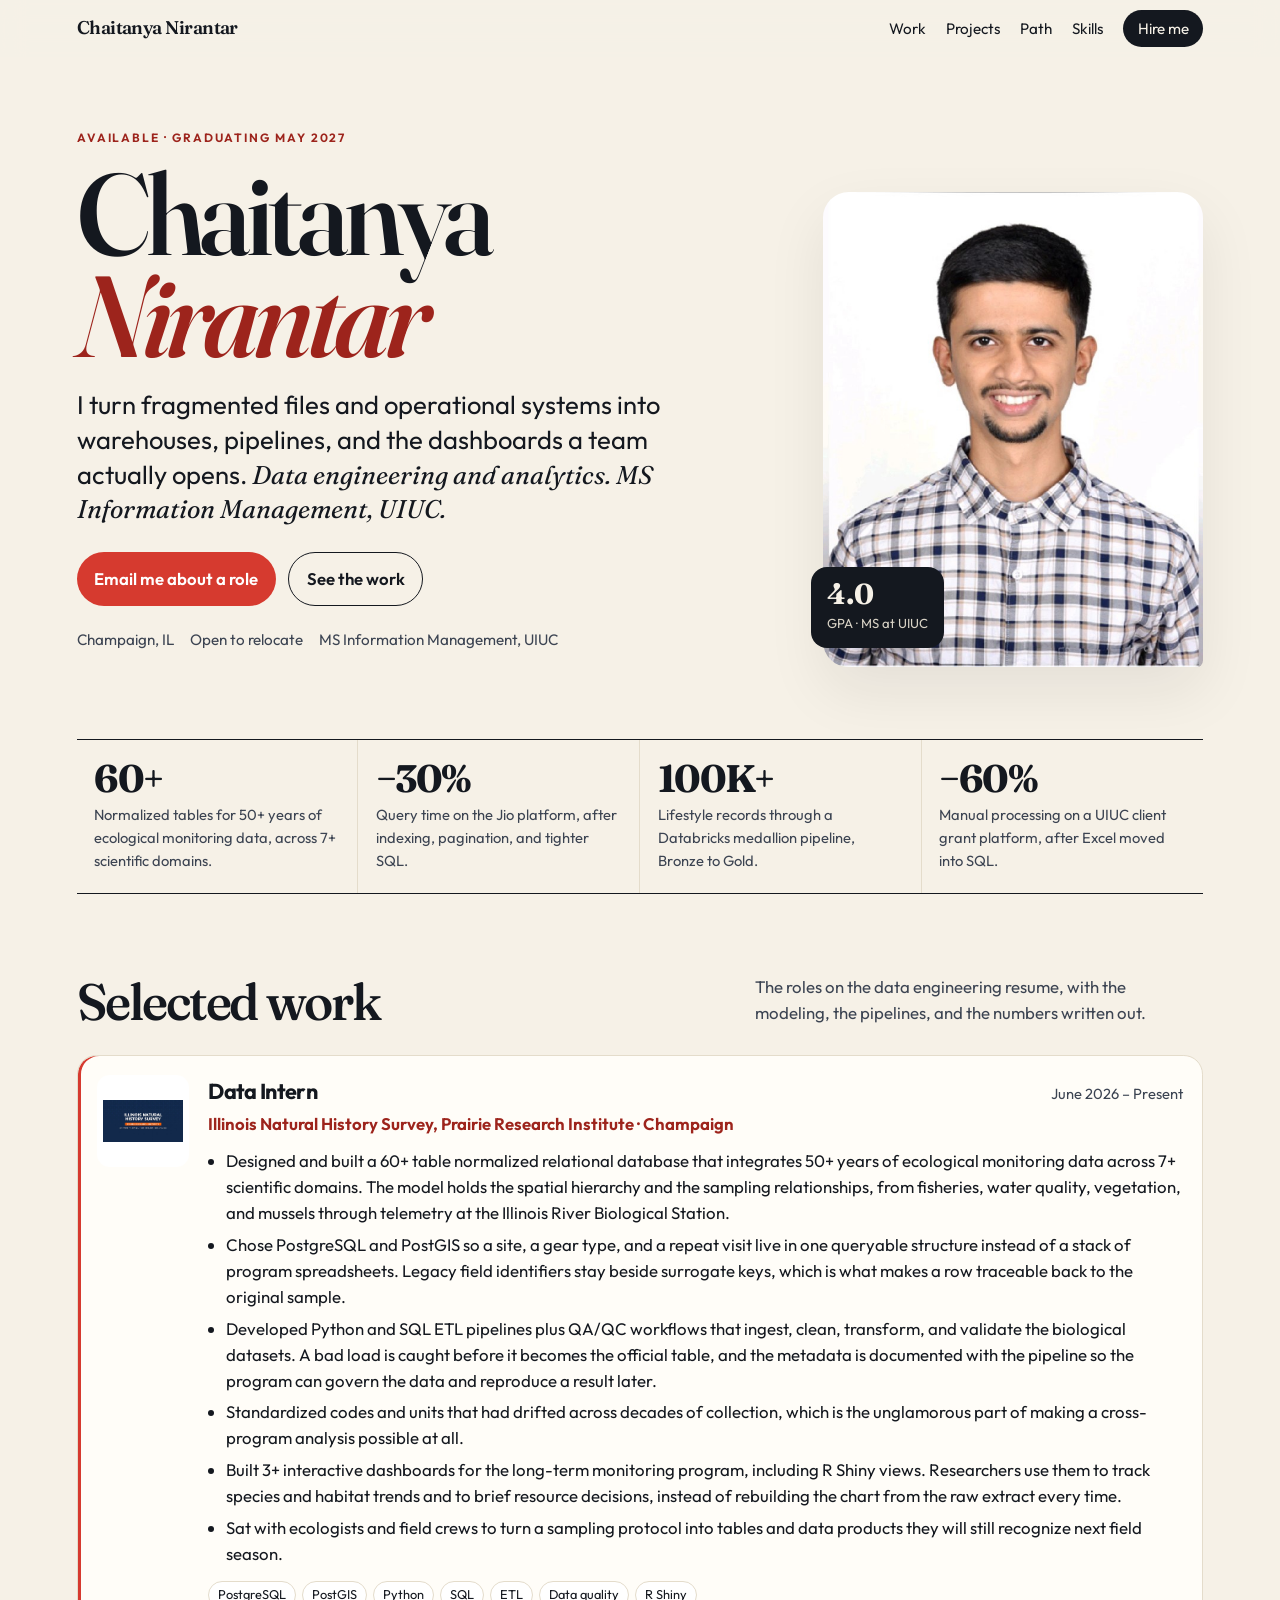
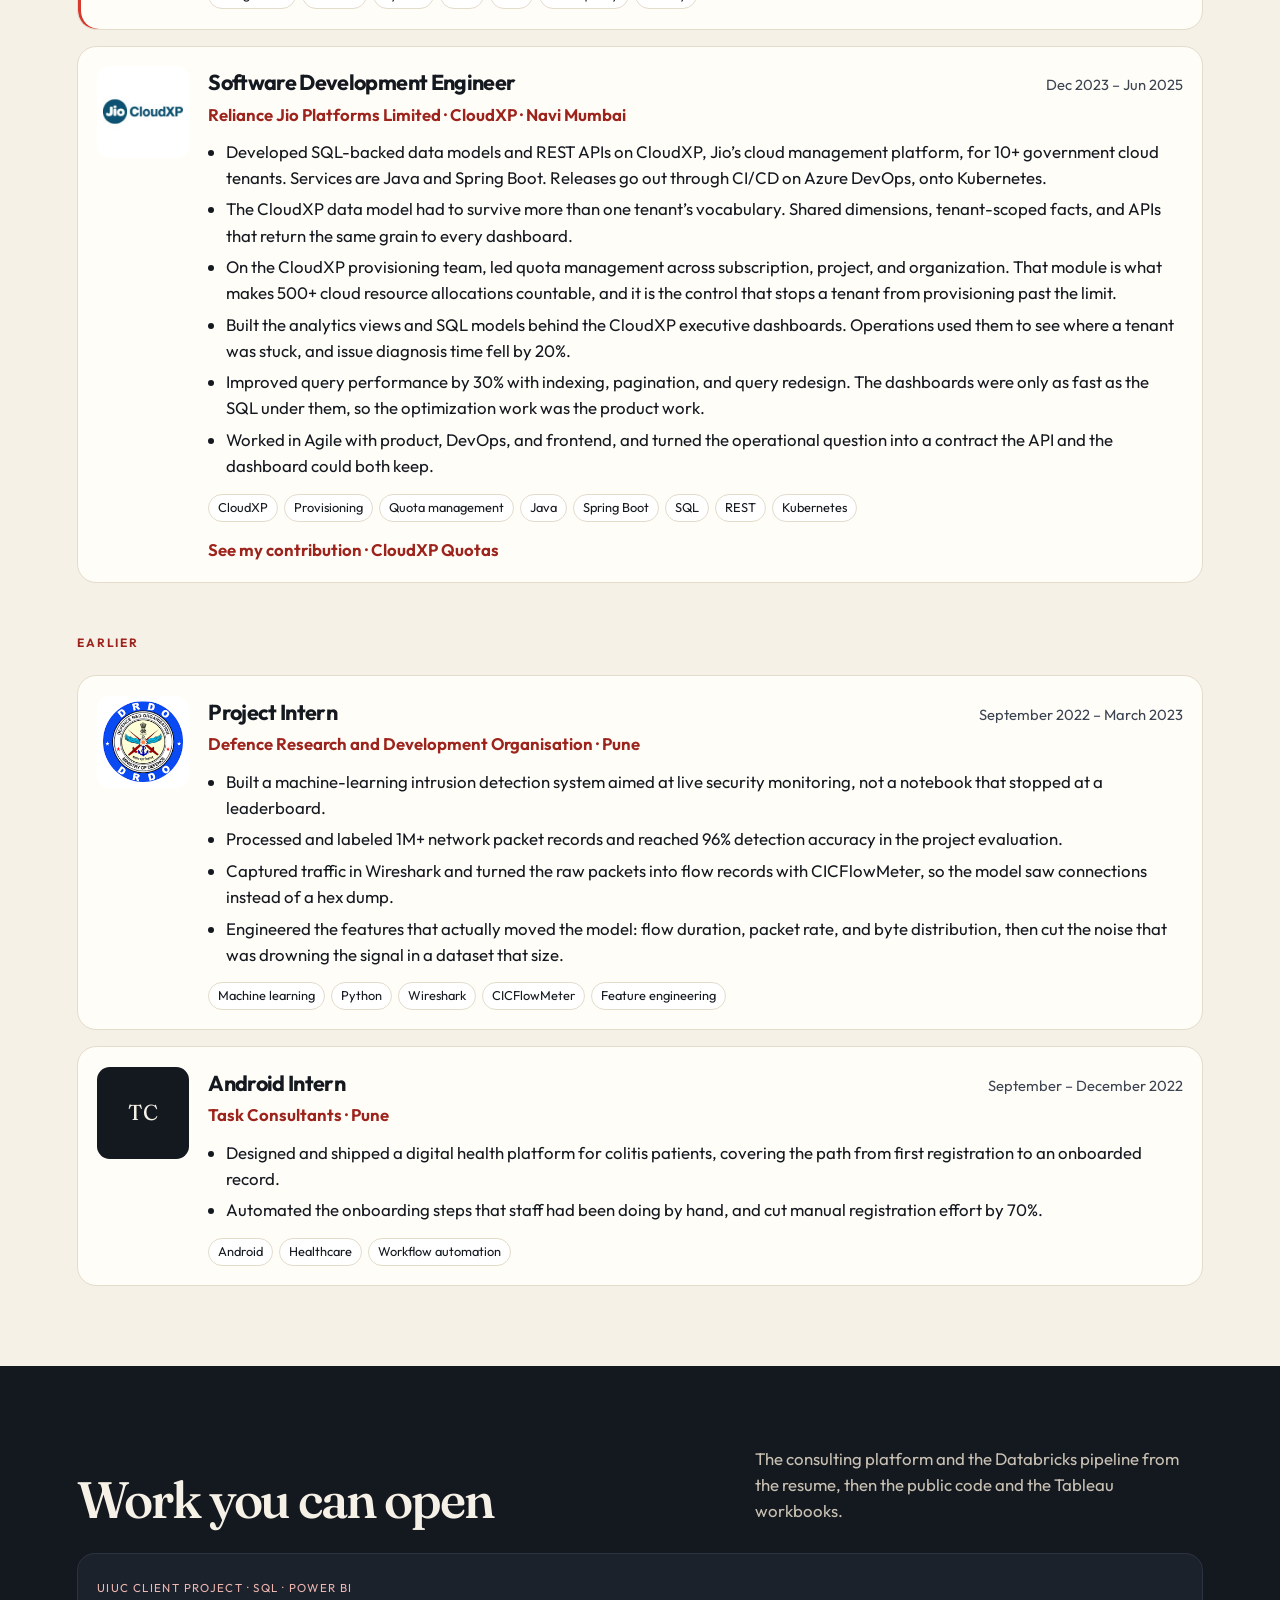
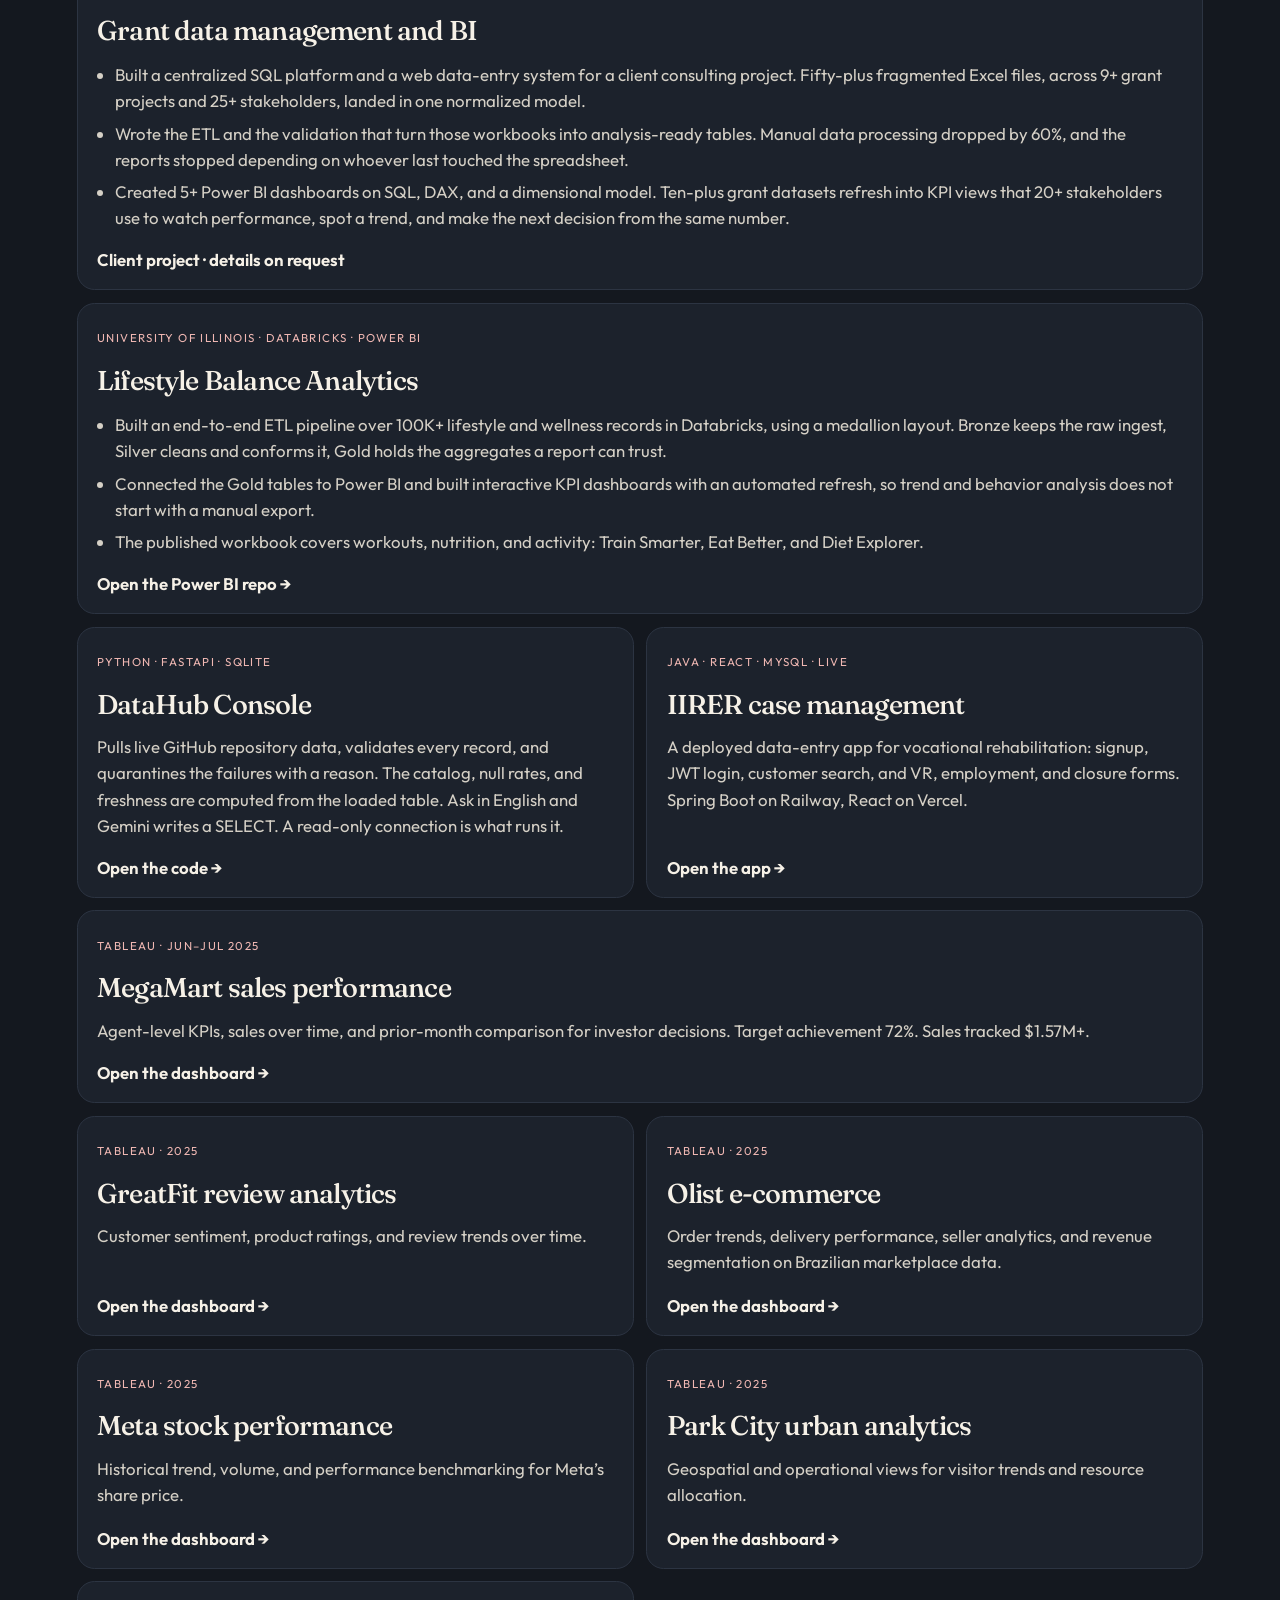
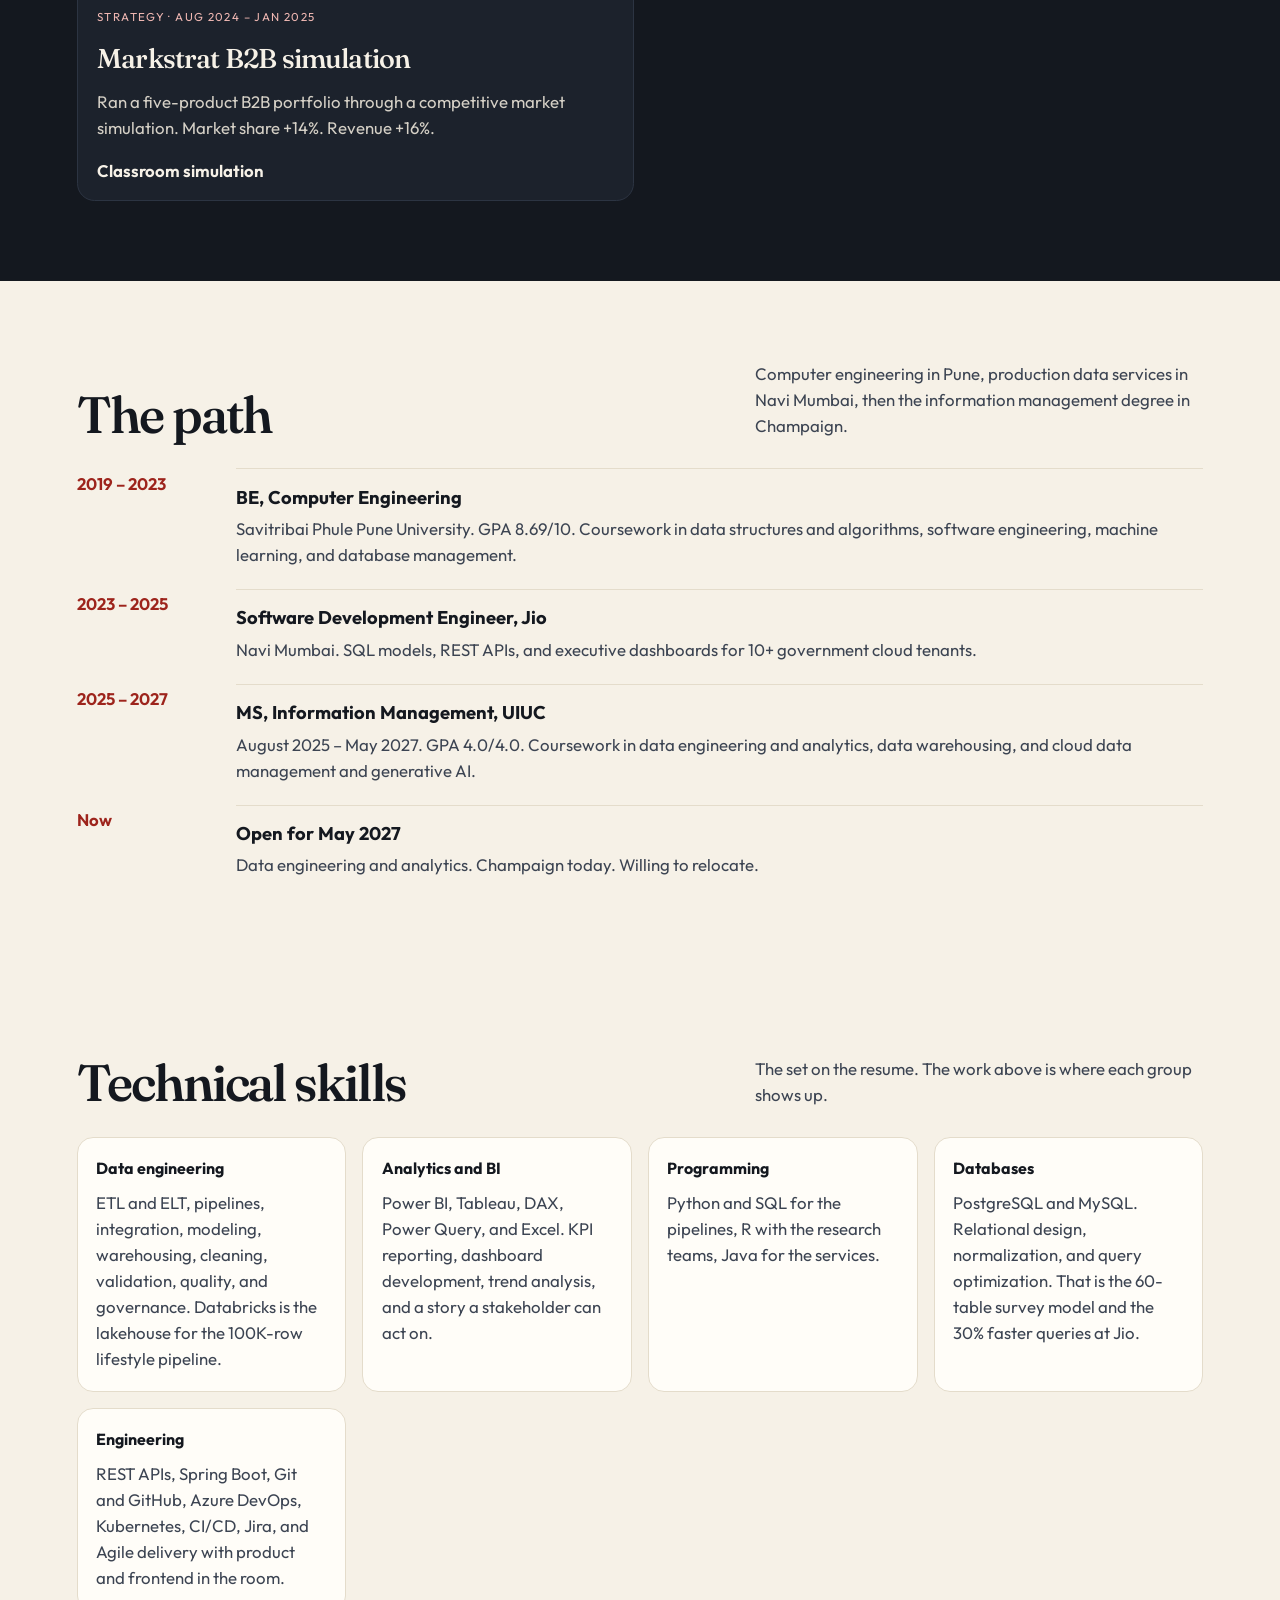
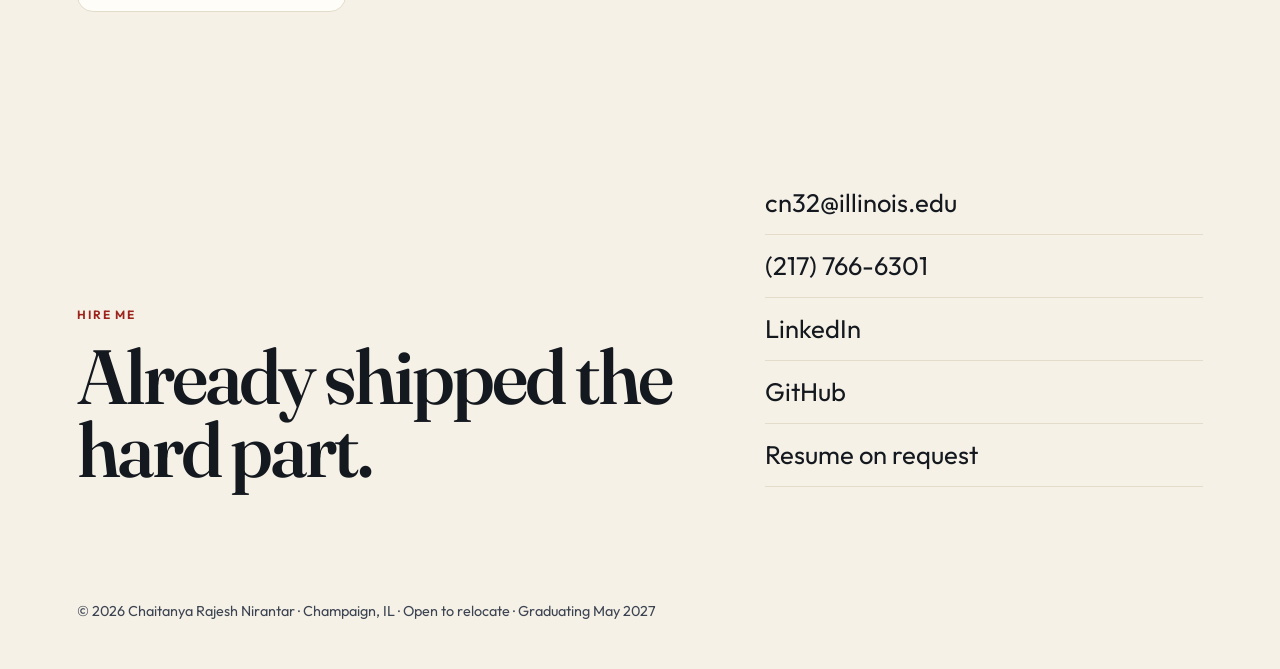
==== commit f649d78c: "Link the Jio card to CloudXP quota management. The role now names CloudXP and the provisioning team," ====
--- a/index.html
+++ b/index.html
@@ -108,18 +108,19 @@
               <h3>Software Development Engineer</h3>
               <span class="when">Dec 2023 – Jun 2025</span>
             </header>
-            <p class="org">Reliance Jio Platforms Limited · Navi Mumbai</p>
-            <ul>
-              <li>Developed SQL-backed data models and REST APIs on a cloud-native microservices platform supporting 10+ government cloud tenants. Services are Java and Spring Boot. Releases go out through CI/CD on Azure DevOps, onto Kubernetes.</li>
-              <li>The data model had to survive more than one tenant’s vocabulary. Shared dimensions, tenant-scoped facts, and APIs that return the same grain to every dashboard.</li>
-              <li>Led the quota-management design across subscription, project, and organization. That system is what makes 500+ cloud resource allocations countable instead of tribal knowledge.</li>
-              <li>Built the analytics views and SQL models behind the executive dashboards. Operations used them to see where a tenant was stuck, and issue diagnosis time fell by 20%.</li>
+            <p class="org">Reliance Jio Platforms Limited · CloudXP · Navi Mumbai</p>
+            <ul>
+              <li>Developed SQL-backed data models and REST APIs on CloudXP, Jio’s cloud management platform, for 10+ government cloud tenants. Services are Java and Spring Boot. Releases go out through CI/CD on Azure DevOps, onto Kubernetes.</li>
+              <li>The CloudXP data model had to survive more than one tenant’s vocabulary. Shared dimensions, tenant-scoped facts, and APIs that return the same grain to every dashboard.</li>
+              <li>On the CloudXP provisioning team, led quota management across subscription, project, and organization. That module is what makes 500+ cloud resource allocations countable, and it is the control that stops a tenant from provisioning past the limit.</li>
+              <li>Built the analytics views and SQL models behind the CloudXP executive dashboards. Operations used them to see where a tenant was stuck, and issue diagnosis time fell by 20%.</li>
               <li>Improved query performance by 30% with indexing, pagination, and query redesign. The dashboards were only as fast as the SQL under them, so the optimization work was the product work.</li>
               <li>Worked in Agile with product, DevOps, and frontend, and turned the operational question into a contract the API and the dashboard could both keep.</li>
             </ul>
             <div class="tags">
-              <span>Java</span><span>Spring Boot</span><span>SQL</span><span>REST</span><span>Azure DevOps</span><span>Kubernetes</span><span>CI/CD</span><span>Jira</span>
+              <span>CloudXP</span><span>Provisioning</span><span>Quota management</span><span>Java</span><span>Spring Boot</span><span>SQL</span><span>REST</span><span>Kubernetes</span>
             </div>
+            <a class="contrib" href="https://www.jio.com/jcms/cloudxp/products/provisioning/quotas/" target="_blank" rel="noopener noreferrer">See my contribution · CloudXP Quotas</a>
           </div>
         </article>
 
--- a/site.css
+++ b/site.css
@@ -249,6 +249,14 @@
   font-size: 0.8rem;
   background: #fff;
 }
+.contrib {
+  display: inline-flex;
+  margin-top: 0.95rem;
+  color: var(--signal-deep);
+  font-weight: 650;
+  text-decoration: none;
+}
+.contrib:hover { text-decoration: underline; }
 
 .projects {
   background: var(--ink);
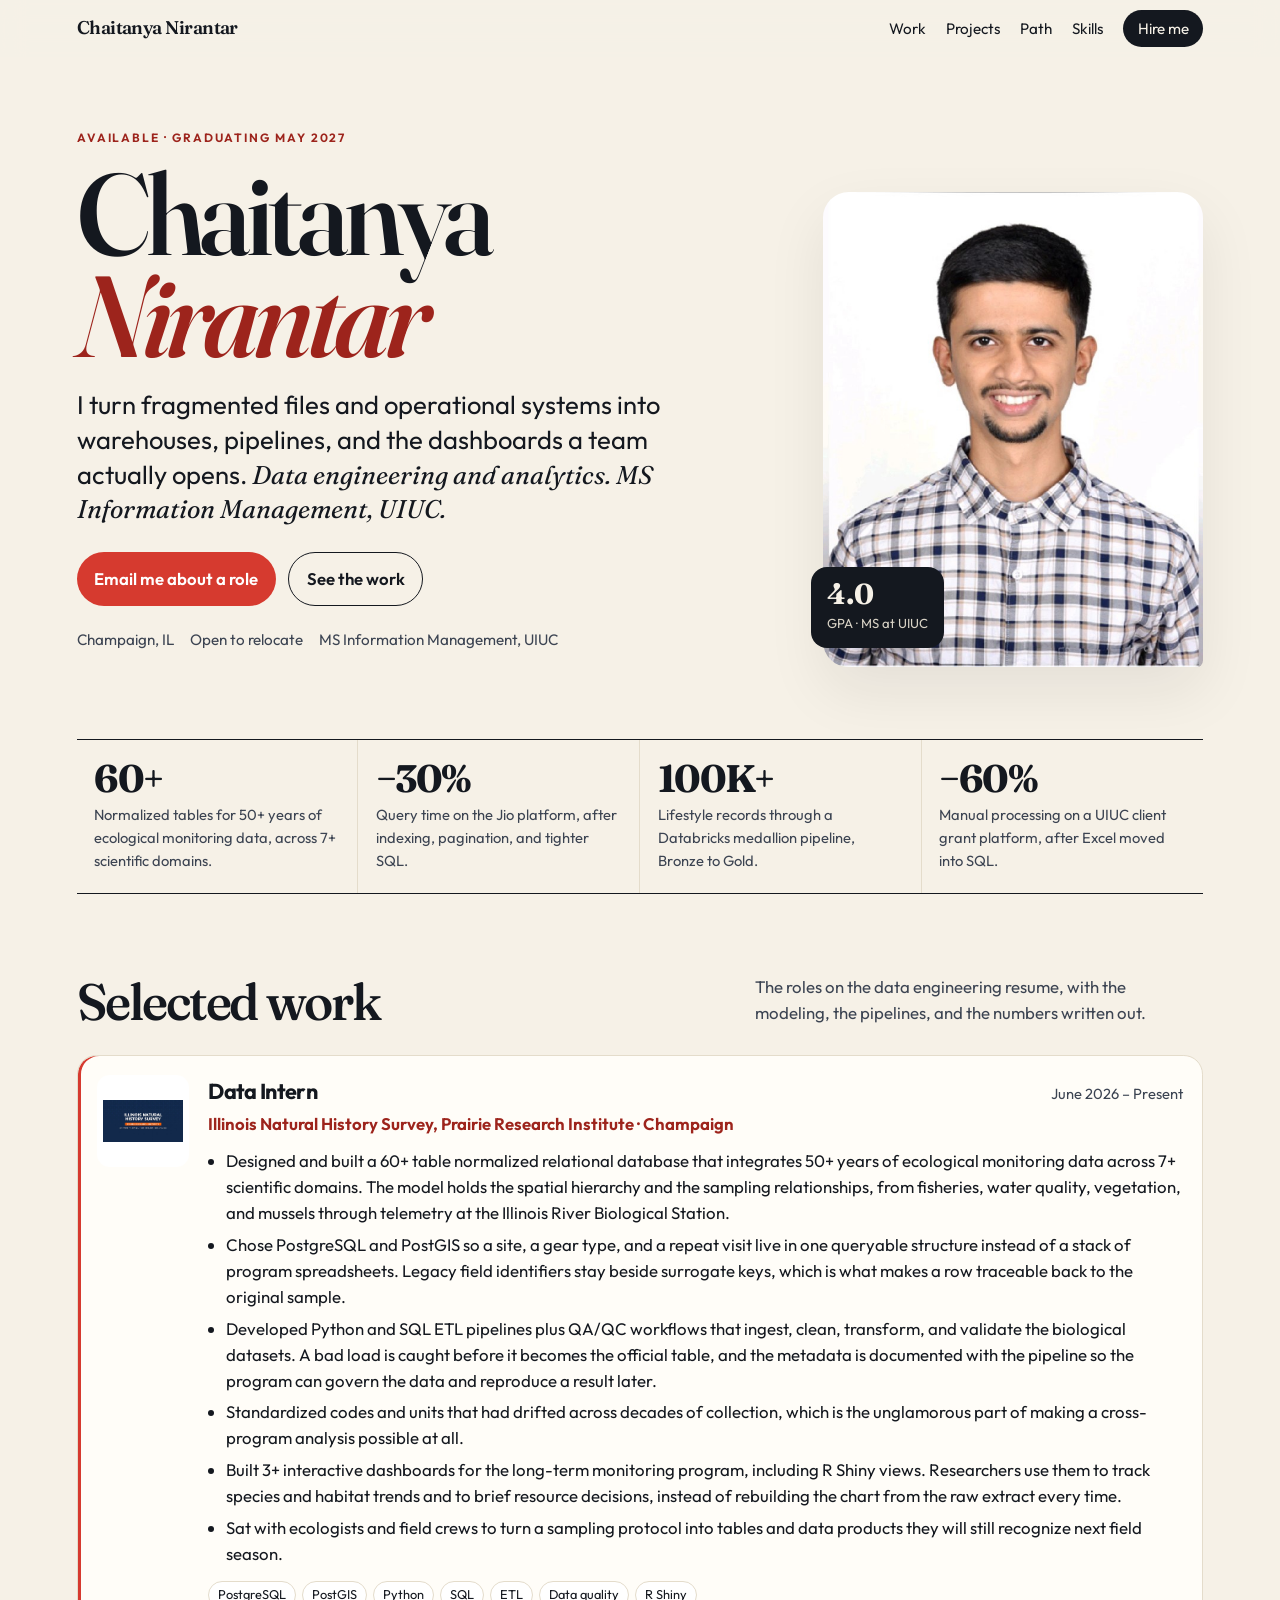
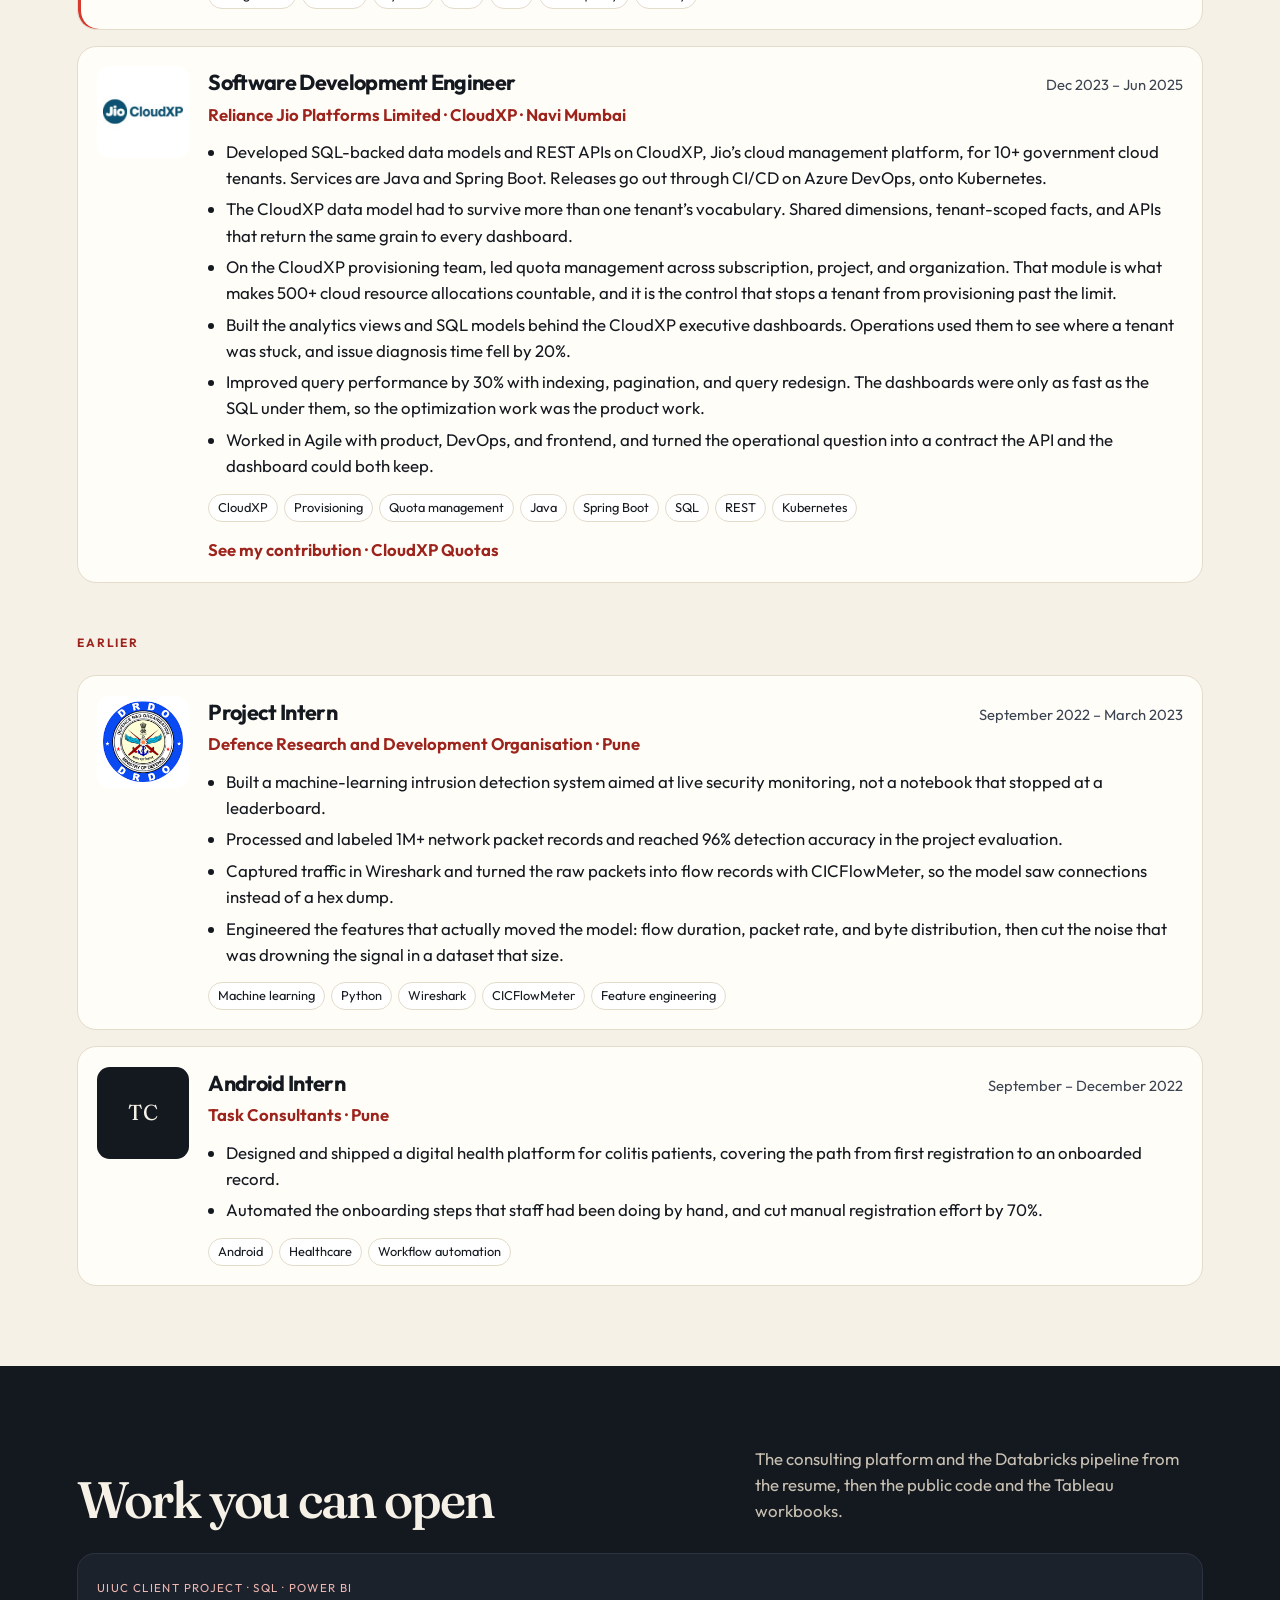
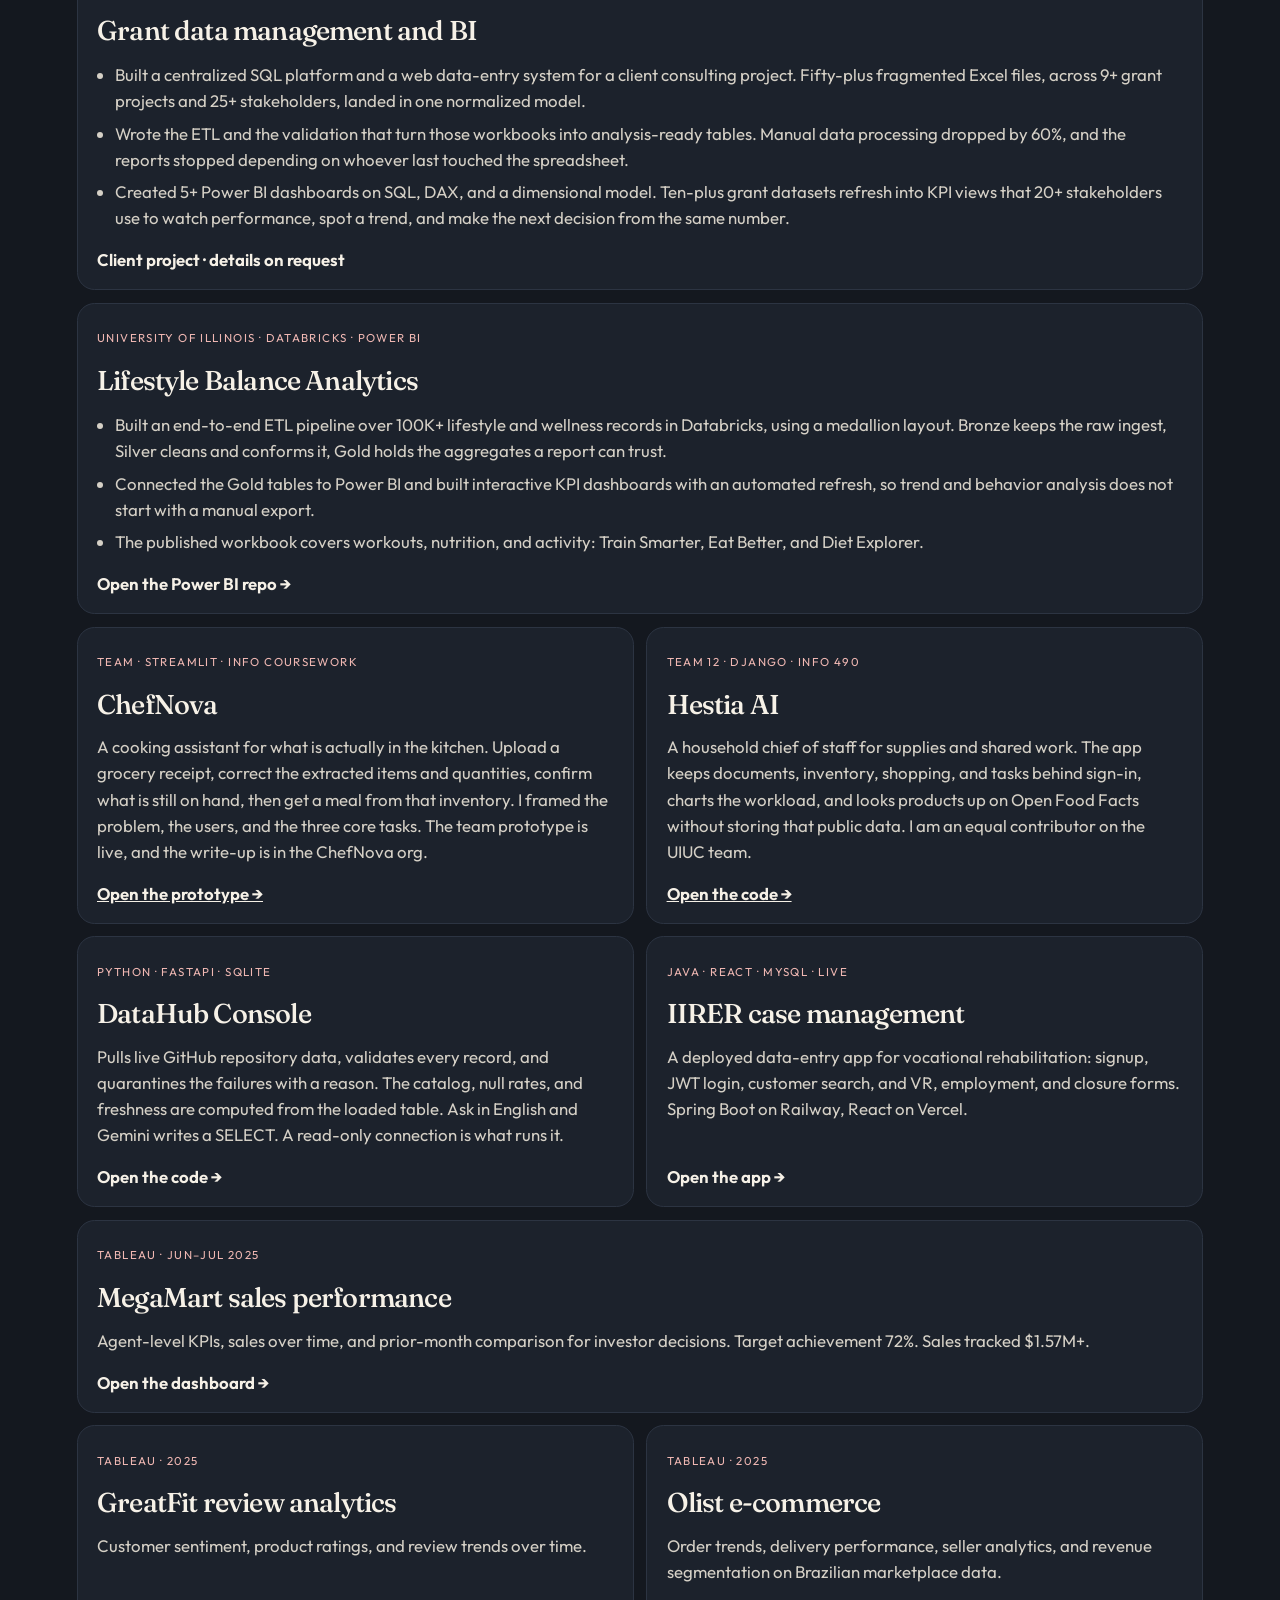
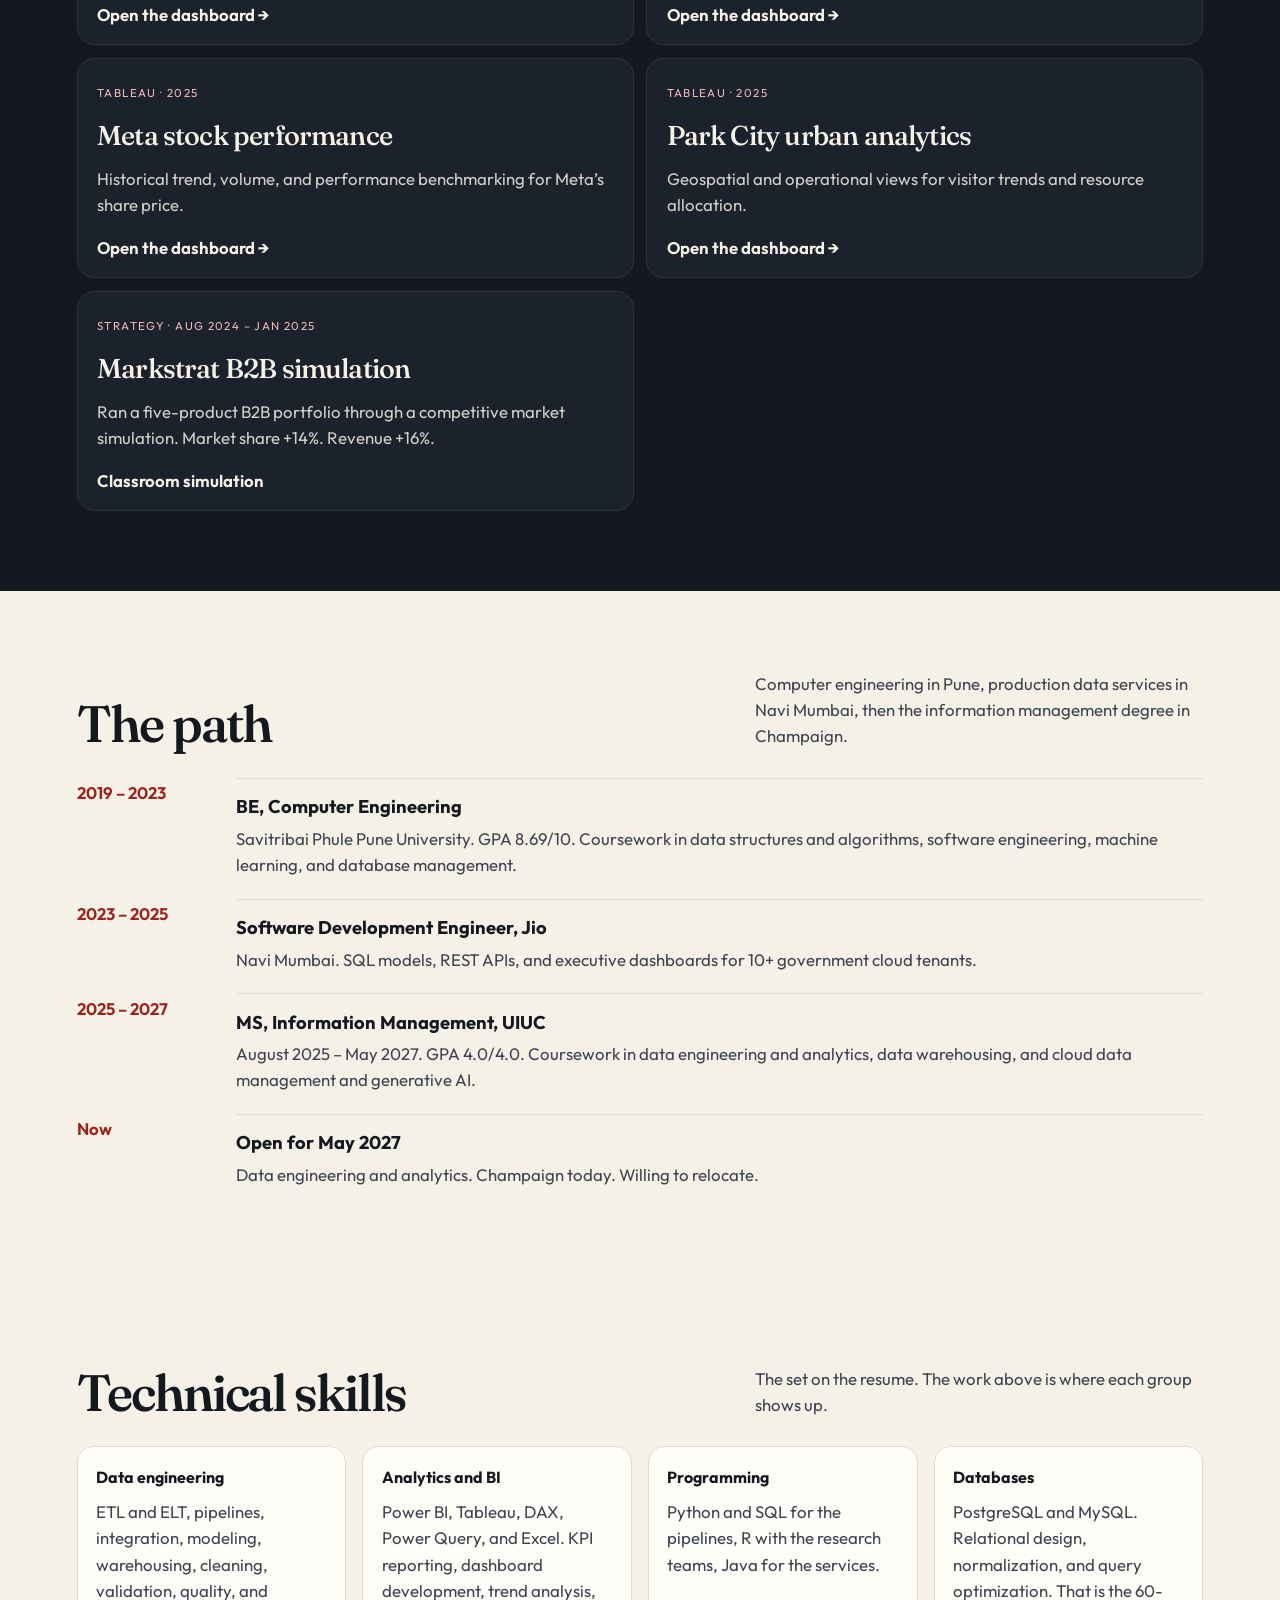
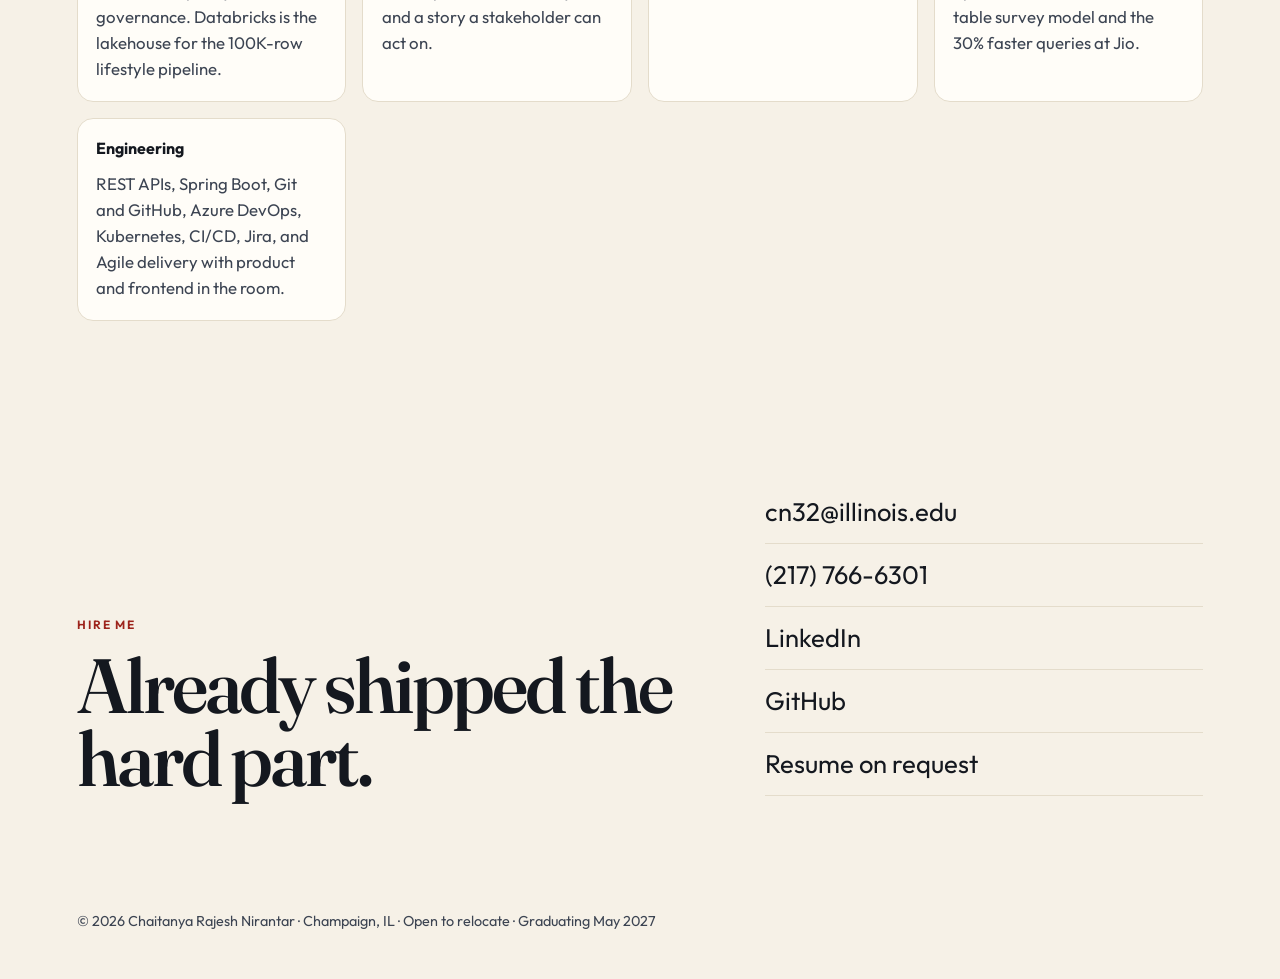
==== commit 94060f28: "Add ChefNova and Hestia AI to the project section. Both are team projects from the ChefNova and Hest" ====
--- a/index.html
+++ b/index.html
@@ -195,6 +195,22 @@
           </div>
           <span class="go">Open the Power BI repo →</span>
         </a>
+        <article class="card">
+          <div>
+            <small>Team · Streamlit · INFO coursework</small>
+            <h3>ChefNova</h3>
+            <p>A cooking assistant for what is actually in the kitchen. Upload a grocery receipt, correct the extracted items and quantities, confirm what is still on hand, then get a meal from that inventory. I framed the problem, the users, and the three core tasks. The team prototype is live, and the write-up is in the ChefNova org.</p>
+          </div>
+          <a class="go" href="https://chefnova.streamlit.app/" target="_blank" rel="noopener noreferrer">Open the prototype →</a>
+        </article>
+        <article class="card">
+          <div>
+            <small>Team 12 · Django · INFO 490</small>
+            <h3>Hestia AI</h3>
+            <p>A household chief of staff for supplies and shared work. The app keeps documents, inventory, shopping, and tasks behind sign-in, charts the workload, and looks products up on Open Food Facts without storing that public data. I am an equal contributor on the UIUC team.</p>
+          </div>
+          <a class="go" href="https://github.com/HestiaaAI/12_HestiaaAI" target="_blank" rel="noopener noreferrer">Open the code →</a>
+        </article>
         <a class="card" href="https://github.com/ChaitanyaNirantar/DataHub-Console" target="_blank" rel="noopener noreferrer">
           <div>
             <small>Python · FastAPI · SQLite</small>
